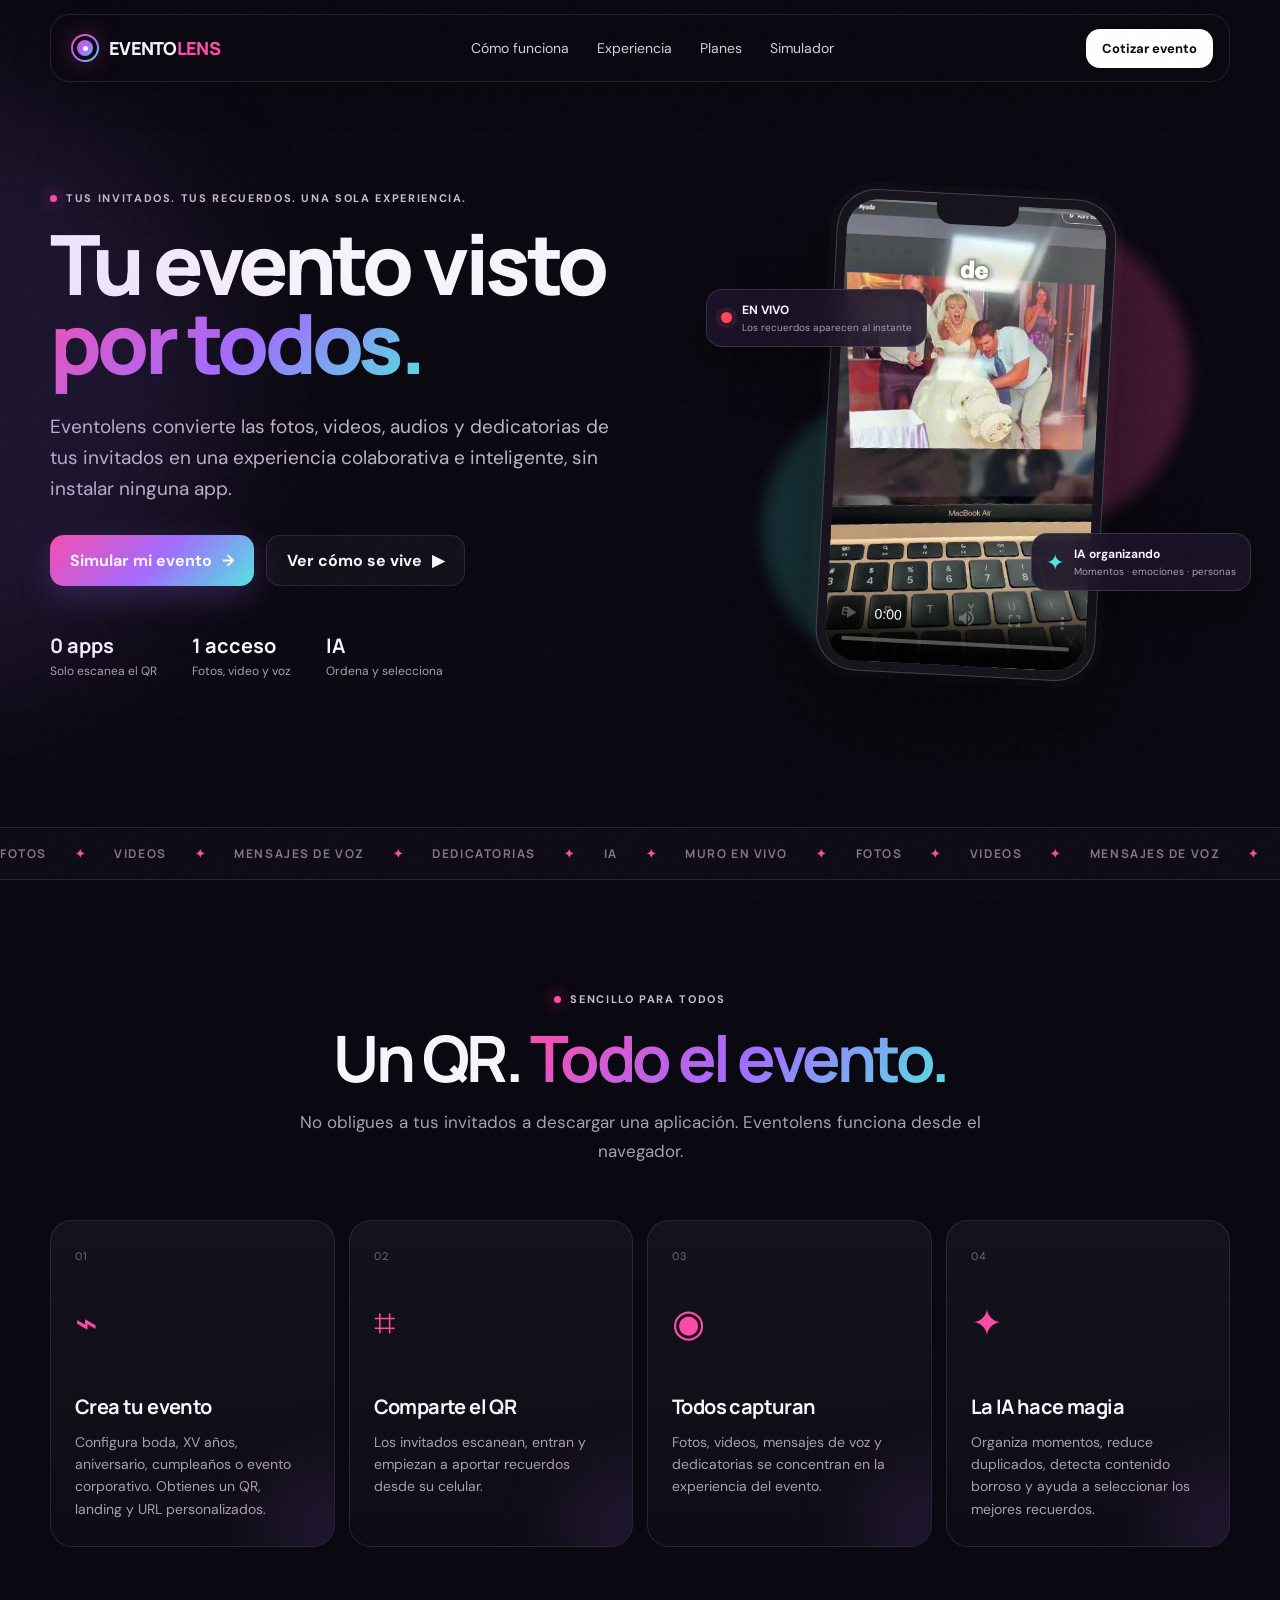
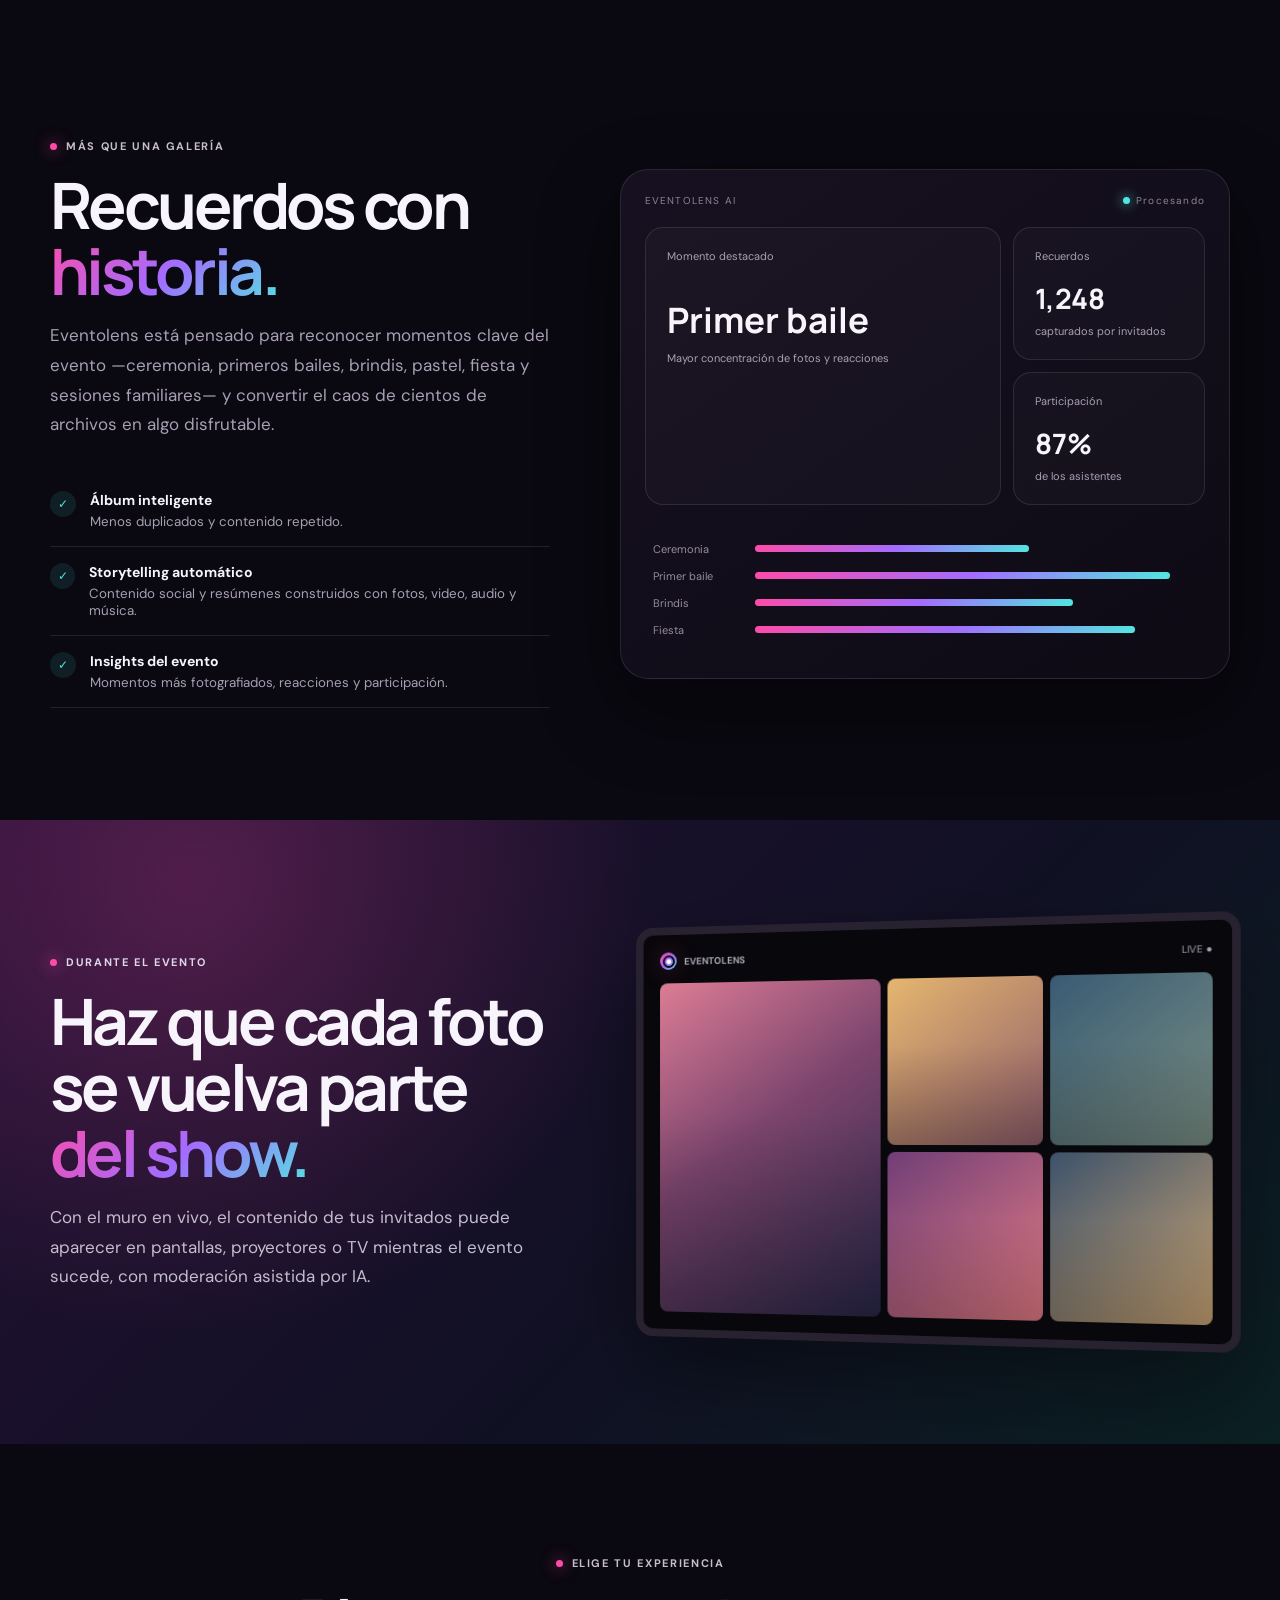
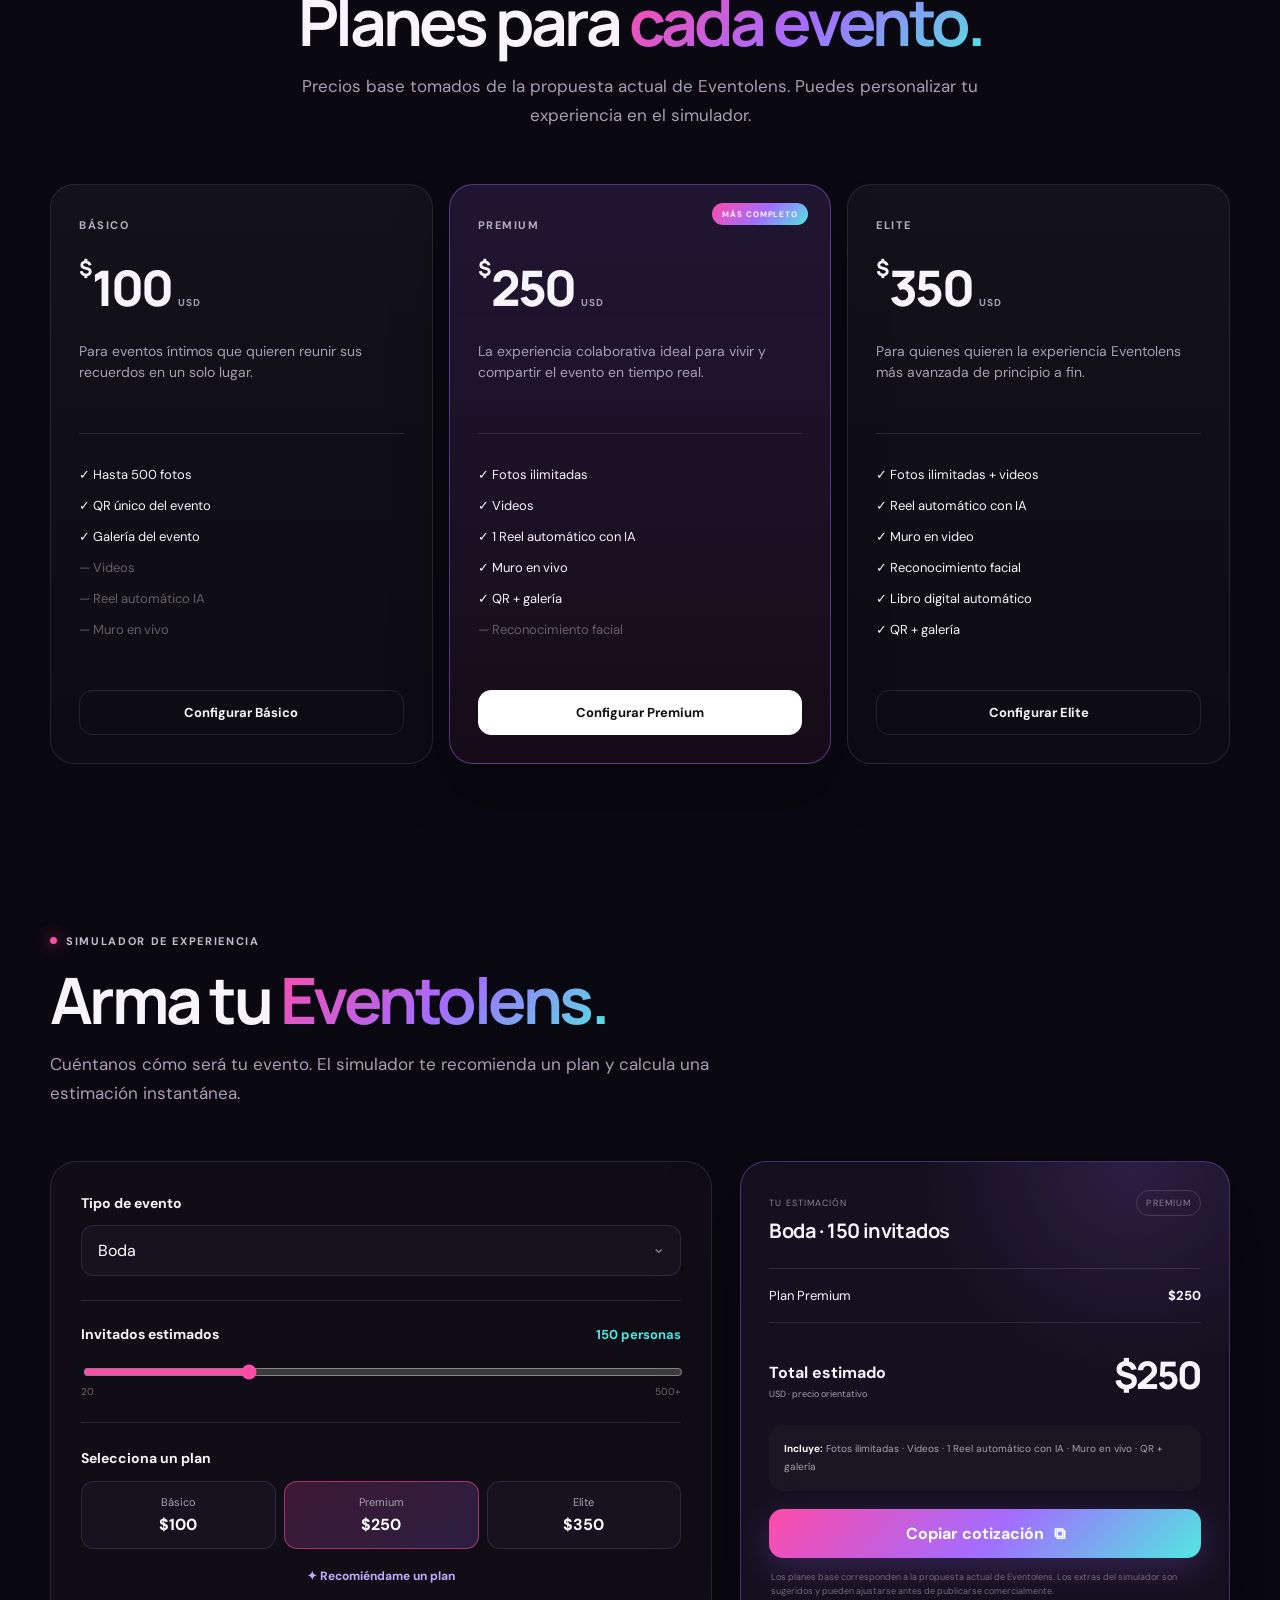
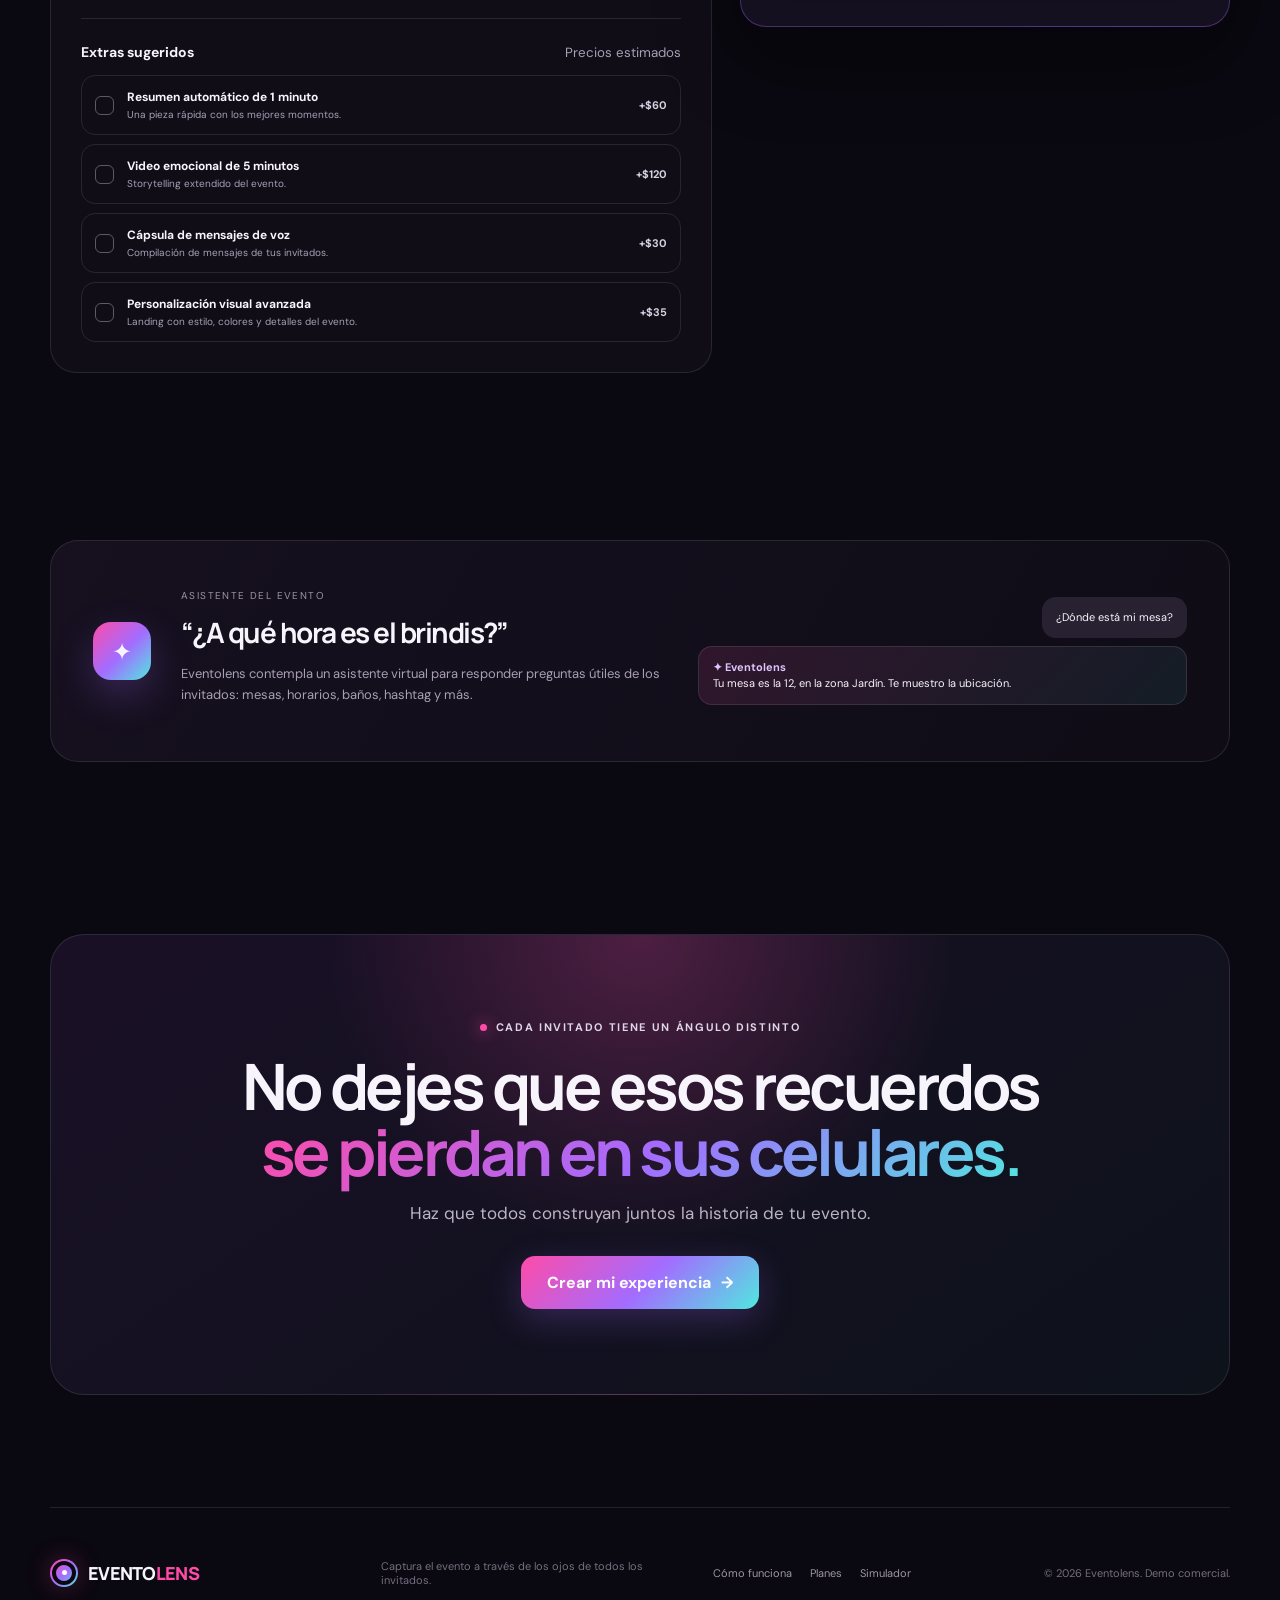
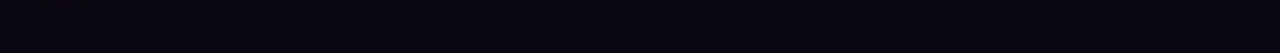
==== index.html @ 6b70b9de "EventoLens Website" ====
<!doctype html>
<html lang="es">
<head>
  <meta charset="utf-8" />
  <meta name="viewport" content="width=device-width, initial-scale=1" />
  <meta name="theme-color" content="#0c0914" />
  <meta name="description" content="Eventolens: captura tu evento a través de los ojos de todos tus invitados. Galería colaborativa, IA, reels, muro en vivo y álbum inteligente." />
  <title>Eventolens | Tu evento desde todos los ángulos</title>
  <link rel="preconnect" href="https://fonts.googleapis.com">
  <link rel="preconnect" href="https://fonts.gstatic.com" crossorigin>
  <link href="https://fonts.googleapis.com/css2?family=DM+Sans:wght@400;500;600;700&family=Manrope:wght@500;600;700;800&display=swap" rel="stylesheet">
  <link rel="stylesheet" href="styles.css" />
</head>
<body>
  <div class="noise" aria-hidden="true"></div>
  <header class="topbar">
    <a class="brand" href="#inicio" aria-label="Eventolens - Inicio">
      <span class="brand-mark" aria-hidden="true"><span></span></span>
      <span>EVENTO<span>LENS</span></span>
    </a>
    <nav class="nav" aria-label="Navegación principal">
      <a href="#como-funciona">Cómo funciona</a>
      <a href="#experiencia">Experiencia</a>
      <a href="#planes">Planes</a>
      <a href="#simulador">Simulador</a>
    </nav>
    <a class="btn btn-small" href="#simulador">Cotizar evento</a>
    <button class="menu-btn" id="menuBtn" aria-label="Abrir menú" aria-expanded="false">☰</button>
  </header>

  <main>
    <section class="hero section" id="inicio">
      <div class="hero-copy reveal">
        <div class="eyebrow"><span class="dot"></span> Tus invitados. Tus recuerdos. Una sola experiencia.</div>
        <h1>Tu evento visto<br><span>por todos.</span></h1>
        <p class="hero-lead">Eventolens convierte las fotos, videos, audios y dedicatorias de tus invitados en una experiencia colaborativa e inteligente, sin instalar ninguna app.</p>
        <div class="hero-actions">
          <a class="btn btn-primary" href="#simulador">Simular mi evento <span>→</span></a>
          <a class="btn btn-ghost" href="#video">Ver cómo se vive <span>▶</span></a>
        </div>
        <div class="hero-trust">
          <div><strong>0 apps</strong><span>Solo escanea el QR</span></div>
          <div><strong>1 acceso</strong><span>Fotos, video y voz</span></div>
          <div><strong>IA</strong><span>Ordena y selecciona</span></div>
        </div>
      </div>

      <div class="hero-visual reveal" id="video">
        <div class="orb orb-one"></div>
        <div class="orb orb-two"></div>
        <div class="phone-wrap">
          <div class="phone">
            <div class="phone-speaker"></div>
            <video controls playsinline preload="metadata" poster="assets/video-poster.jpg">
              <source src="assets/eventolens-publicidad.mp4" type="video/mp4" />
              Tu navegador no puede reproducir este video.
            </video>
          </div>
          <div class="floating-card card-live"><span class="live-dot"></span><div><b>EN VIVO</b><small>Los recuerdos aparecen al instante</small></div></div>
          <div class="floating-card card-ai"><span class="spark">✦</span><div><b>IA organizando</b><small>Momentos · emociones · personas</small></div></div>
        </div>
      </div>
    </section>

    <section class="marquee" aria-label="Características principales">
      <div class="marquee-track">
        <span>FOTOS</span><i>✦</i><span>VIDEOS</span><i>✦</i><span>MENSAJES DE VOZ</span><i>✦</i><span>DEDICATORIAS</span><i>✦</i><span>IA</span><i>✦</i><span>MURO EN VIVO</span><i>✦</i>
        <span>FOTOS</span><i>✦</i><span>VIDEOS</span><i>✦</i><span>MENSAJES DE VOZ</span><i>✦</i><span>DEDICATORIAS</span><i>✦</i><span>IA</span><i>✦</i><span>MURO EN VIVO</span><i>✦</i>
      </div>
    </section>

    <section class="section how" id="como-funciona">
      <div class="section-heading reveal">
        <div class="eyebrow"><span class="dot"></span> Sencillo para todos</div>
        <h2>Un QR. <span>Todo el evento.</span></h2>
        <p>No obligues a tus invitados a descargar una aplicación. Eventolens funciona desde el navegador.</p>
      </div>
      <div class="steps">
        <article class="step reveal"><div class="step-num">01</div><div class="step-icon">⌁</div><h3>Crea tu evento</h3><p>Configura boda, XV años, aniversario, cumpleaños o evento corporativo. Obtienes un QR, landing y URL personalizados.</p></article>
        <article class="step reveal"><div class="step-num">02</div><div class="step-icon">⌗</div><h3>Comparte el QR</h3><p>Los invitados escanean, entran y empiezan a aportar recuerdos desde su celular.</p></article>
        <article class="step reveal"><div class="step-num">03</div><div class="step-icon">◉</div><h3>Todos capturan</h3><p>Fotos, videos, mensajes de voz y dedicatorias se concentran en la experiencia del evento.</p></article>
        <article class="step reveal"><div class="step-num">04</div><div class="step-icon">✦</div><h3>La IA hace magia</h3><p>Organiza momentos, reduce duplicados, detecta contenido borroso y ayuda a seleccionar los mejores recuerdos.</p></article>
      </div>
    </section>

    <section class="section experience" id="experiencia">
      <div class="experience-grid">
        <div class="experience-copy reveal">
          <div class="eyebrow"><span class="dot"></span> Más que una galería</div>
          <h2>Recuerdos con<br><span>historia.</span></h2>
          <p>Eventolens está pensado para reconocer momentos clave del evento —ceremonia, primeros bailes, brindis, pastel, fiesta y sesiones familiares— y convertir el caos de cientos de archivos en algo disfrutable.</p>
          <ul class="feature-list">
            <li><span>✓</span><div><b>Álbum inteligente</b><small>Menos duplicados y contenido repetido.</small></div></li>
            <li><span>✓</span><div><b>Storytelling automático</b><small>Contenido social y resúmenes construidos con fotos, video, audio y música.</small></div></li>
            <li><span>✓</span><div><b>Insights del evento</b><small>Momentos más fotografiados, reacciones y participación.</small></div></li>
          </ul>
        </div>
        <div class="experience-board reveal">
          <div class="board-top"><span>EVENTOLENS AI</span><span class="status"><i></i> Procesando</span></div>
          <div class="board-main">
            <div class="metric big"><span>Momento destacado</span><strong>Primer baile</strong><small>Mayor concentración de fotos y reacciones</small></div>
            <div class="metric"><span>Recuerdos</span><strong>1,248</strong><small>capturados por invitados</small></div>
            <div class="metric"><span>Participación</span><strong>87%</strong><small>de los asistentes</small></div>
          </div>
          <div class="moment-bars">
            <div><span>Ceremonia</span><i style="--w:62%"></i></div>
            <div><span>Primer baile</span><i style="--w:94%"></i></div>
            <div><span>Brindis</span><i style="--w:72%"></i></div>
            <div><span>Fiesta</span><i style="--w:86%"></i></div>
          </div>
        </div>
      </div>
    </section>

    <section class="section live-wall">
      <div class="live-inner reveal">
        <div>
          <div class="eyebrow light"><span class="dot"></span> Durante el evento</div>
          <h2>Haz que cada foto<br>se vuelva parte <span>del show.</span></h2>
          <p>Con el muro en vivo, el contenido de tus invitados puede aparecer en pantallas, proyectores o TV mientras el evento sucede, con moderación asistida por IA.</p>
        </div>
        <div class="screen-mock">
          <div class="screen-head"><div class="screen-logo"><span class="brand-mark tiny"><span></span></span>EVENTOLENS</div><span>LIVE ●</span></div>
          <div class="screen-grid">
            <div class="ph ph1"></div><div class="ph ph2"></div><div class="ph ph3"></div><div class="ph ph4"></div><div class="ph ph5"></div>
          </div>
        </div>
      </div>
    </section>

    <section class="section pricing" id="planes">
      <div class="section-heading reveal">
        <div class="eyebrow"><span class="dot"></span> Elige tu experiencia</div>
        <h2>Planes para <span>cada evento.</span></h2>
        <p>Precios base tomados de la propuesta actual de Eventolens. Puedes personalizar tu experiencia en el simulador.</p>
      </div>
      <div class="pricing-grid">
        <article class="price-card reveal" data-plan-jump="basic">
          <div class="plan-top"><span>BÁSICO</span><div class="price"><small>$</small>100 <em>USD</em></div><p>Para eventos íntimos que quieren reunir sus recuerdos en un solo lugar.</p></div>
          <ul><li>✓ Hasta 500 fotos</li><li>✓ QR único del evento</li><li>✓ Galería del evento</li><li class="muted">— Videos</li><li class="muted">— Reel automático IA</li><li class="muted">— Muro en vivo</li></ul>
          <a class="plan-button" href="#simulador">Configurar Básico</a>
        </article>
        <article class="price-card featured reveal" data-plan-jump="premium">
          <div class="popular">MÁS COMPLETO</div>
          <div class="plan-top"><span>PREMIUM</span><div class="price"><small>$</small>250 <em>USD</em></div><p>La experiencia colaborativa ideal para vivir y compartir el evento en tiempo real.</p></div>
          <ul><li>✓ Fotos ilimitadas</li><li>✓ Videos</li><li>✓ 1 Reel automático con IA</li><li>✓ Muro en vivo</li><li>✓ QR + galería</li><li class="muted">— Reconocimiento facial</li></ul>
          <a class="plan-button bright" href="#simulador">Configurar Premium</a>
        </article>
        <article class="price-card reveal" data-plan-jump="elite">
          <div class="plan-top"><span>ELITE</span><div class="price"><small>$</small>350 <em>USD</em></div><p>Para quienes quieren la experiencia Eventolens más avanzada de principio a fin.</p></div>
          <ul><li>✓ Fotos ilimitadas + videos</li><li>✓ Reel automático con IA</li><li>✓ Muro en video</li><li>✓ Reconocimiento facial</li><li>✓ Libro digital automático</li><li>✓ QR + galería</li></ul>
          <a class="plan-button" href="#simulador">Configurar Elite</a>
        </article>
      </div>
    </section>

    <section class="section simulator" id="simulador">
      <div class="section-heading left reveal">
        <div class="eyebrow"><span class="dot"></span> Simulador de experiencia</div>
        <h2>Arma tu <span>Eventolens.</span></h2>
        <p>Cuéntanos cómo será tu evento. El simulador te recomienda un plan y calcula una estimación instantánea.</p>
      </div>

      <div class="sim-grid reveal">
        <div class="sim-controls">
          <div class="control-block">
            <label for="eventType">Tipo de evento</label>
            <div class="select-wrap"><select id="eventType"><option>Boda</option><option>XV años</option><option>Aniversario</option><option>Cumpleaños</option><option>Evento corporativo</option><option>Otro evento</option></select></div>
          </div>

          <div class="control-block">
            <div class="label-row"><label for="guests">Invitados estimados</label><strong><span id="guestValue">150</span> personas</strong></div>
            <input type="range" id="guests" min="20" max="500" step="10" value="150" />
            <div class="range-labels"><span>20</span><span>500+</span></div>
          </div>

          <div class="control-block">
            <label>Selecciona un plan</label>
            <div class="plan-switcher">
              <button class="plan-option" data-plan="basic"><span>Básico</span><b>$100</b></button>
              <button class="plan-option active" data-plan="premium"><span>Premium</span><b>$250</b></button>
              <button class="plan-option" data-plan="elite"><span>Elite</span><b>$350</b></button>
            </div>
            <button id="recommendBtn" class="recommend-btn">✦ Recomiéndame un plan</button>
            <div id="recommendation" class="recommendation" aria-live="polite"></div>
          </div>

          <div class="control-block">
            <div class="label-row"><label>Extras sugeridos</label><small>Precios estimados</small></div>
            <div class="extras">
              <label class="extra"><input type="checkbox" data-extra="highlight" data-price="60"><span class="check"></span><div><b>Resumen automático de 1 minuto</b><small>Una pieza rápida con los mejores momentos.</small></div><strong>+$60</strong></label>
              <label class="extra"><input type="checkbox" data-extra="emotional" data-price="120"><span class="check"></span><div><b>Video emocional de 5 minutos</b><small>Storytelling extendido del evento.</small></div><strong>+$120</strong></label>
              <label class="extra"><input type="checkbox" data-extra="voices" data-price="30"><span class="check"></span><div><b>Cápsula de mensajes de voz</b><small>Compilación de mensajes de tus invitados.</small></div><strong>+$30</strong></label>
              <label class="extra"><input type="checkbox" data-extra="branding" data-price="35"><span class="check"></span><div><b>Personalización visual avanzada</b><small>Landing con estilo, colores y detalles del evento.</small></div><strong>+$35</strong></label>
            </div>
          </div>
        </div>

        <aside class="quote-card">
          <div class="quote-head"><div><span>TU ESTIMACIÓN</span><h3 id="quoteEvent">Boda · 150 invitados</h3></div><span class="quote-badge" id="quotePlanBadge">PREMIUM</span></div>
          <div class="quote-line"><span>Plan <span id="quotePlan">Premium</span></span><strong id="basePrice">$250</strong></div>
          <div id="extrasSummary"></div>
          <div class="quote-total"><div><span>Total estimado</span><small>USD · precio orientativo</small></div><strong id="totalPrice">$250</strong></div>
          <div class="included" id="includedFeatures"></div>
          <button class="btn btn-primary quote-copy" id="copyQuote">Copiar cotización <span>⧉</span></button>
          <p class="fineprint">Los planes base corresponden a la propuesta actual de Eventolens. Los extras del simulador son sugeridos y pueden ajustarse antes de publicarse comercialmente.</p>
        </aside>
      </div>
    </section>

    <section class="section assistant-section">
      <div class="assistant-card reveal">
        <div class="assistant-icon">✦</div>
        <div><span>ASISTENTE DEL EVENTO</span><h2>“¿A qué hora es el brindis?”</h2><p>Eventolens contempla un asistente virtual para responder preguntas útiles de los invitados: mesas, horarios, baños, hashtag y más.</p></div>
        <div class="chat-preview">
          <div class="bubble user-bubble">¿Dónde está mi mesa?</div>
          <div class="bubble bot-bubble"><b>✦ Eventolens</b><br>Tu mesa es la 12, en la zona Jardín. Te muestro la ubicación.</div>
        </div>
      </div>
    </section>

    <section class="section final-cta">
      <div class="cta-box reveal">
        <div class="eyebrow light"><span class="dot"></span> Cada invitado tiene un ángulo distinto</div>
        <h2>No dejes que esos recuerdos<br><span>se pierdan en sus celulares.</span></h2>
        <p>Haz que todos construyan juntos la historia de tu evento.</p>
        <a class="btn btn-primary big-btn" href="#simulador">Crear mi experiencia <span>→</span></a>
      </div>
    </section>
  </main>

  <footer>
    <a class="brand" href="#inicio"><span class="brand-mark" aria-hidden="true"><span></span></span><span>EVENTO<span>LENS</span></span></a>
    <p>Captura el evento a través de los ojos de todos los invitados.</p>
    <div class="footer-links"><a href="#como-funciona">Cómo funciona</a><a href="#planes">Planes</a><a href="#simulador">Simulador</a></div>
    <small>© <span id="year"></span> Eventolens. Demo comercial.</small>
  </footer>

  <div class="toast" id="toast" role="status">Cotización copiada ✓</div>
  <script src="script.js"></script>
</body>
</html>
---- styles.css ----
:root {
  --bg:#0a0810; --bg2:#100c19; --panel:#15101f; --panel2:#1b1428;
  --text:#f7f4fb; --muted:#a89fb4; --line:rgba(255,255,255,.10);
  --pink:#ff4ba8; --purple:#a36cff; --cyan:#51e7e0; --lime:#d2ff72;
  --gradient:linear-gradient(135deg,#ff4ba8 0%,#a36cff 52%,#51e7e0 100%);
  --shadow:0 30px 80px rgba(0,0,0,.35); --radius:28px;
}
*{box-sizing:border-box}html{scroll-behavior:smooth}body{margin:0;background:var(--bg);color:var(--text);font-family:'DM Sans',sans-serif;overflow-x:hidden}a{color:inherit;text-decoration:none}button,select,input{font:inherit}.noise{position:fixed;inset:0;pointer-events:none;opacity:.035;z-index:99;background-image:url("data:image/svg+xml,%3Csvg viewBox='0 0 180 180' xmlns='http://www.w3.org/2000/svg'%3E%3Cfilter id='n'%3E%3CfeTurbulence type='fractalNoise' baseFrequency='.9' numOctaves='4' stitchTiles='stitch'/%3E%3C/filter%3E%3Crect width='100%25' height='100%25' filter='url(%23n)' opacity='.65'/%3E%3C/svg%3E")}.section{width:min(1180px,calc(100% - 44px));margin:auto;padding:112px 0}.topbar{position:fixed;z-index:50;top:14px;left:50%;transform:translateX(-50%);width:min(1180px,calc(100% - 28px));height:68px;padding:0 16px 0 20px;border:1px solid var(--line);background:rgba(10,8,16,.76);backdrop-filter:blur(18px);border-radius:20px;display:flex;align-items:center;justify-content:space-between;box-shadow:0 10px 40px rgba(0,0,0,.18)}.brand{display:flex;align-items:center;gap:10px;font-family:'Manrope',sans-serif;font-weight:800;letter-spacing:-.04em;font-size:18px}.brand>span:last-child>span{color:var(--pink)}.brand-mark{width:28px;height:28px;border-radius:50%;display:inline-grid;place-items:center;background:var(--gradient);box-shadow:0 0 24px rgba(255,75,168,.28)}.brand-mark:before{content:'';width:16px;height:16px;border:4px solid #0a0810;border-radius:50%}.brand-mark span{position:absolute;width:5px;height:5px;border-radius:50%;background:white}.brand-mark.tiny{width:18px;height:18px}.brand-mark.tiny:before{width:9px;height:9px;border-width:2px}.nav{display:flex;gap:28px;font-size:14px;color:#d4cedd}.nav a:hover{color:white}.btn{border:0;display:inline-flex;align-items:center;justify-content:center;gap:10px;padding:14px 20px;border-radius:14px;font-weight:700;cursor:pointer;transition:.25s transform,.25s background,.25s border}.btn:hover{transform:translateY(-2px)}.btn-small{font-size:13px;padding:11px 16px;background:#fff;color:#0a0810}.btn-primary{background:var(--gradient);color:white;box-shadow:0 10px 34px rgba(163,108,255,.24)}.btn-primary:hover{box-shadow:0 14px 40px rgba(163,108,255,.35)}.btn-ghost{border:1px solid var(--line);background:rgba(255,255,255,.035)}.menu-btn{display:none;border:0;background:none;color:white;font-size:24px}
.hero{min-height:790px;padding-top:155px;display:grid;grid-template-columns:1.05fr .95fr;gap:70px;align-items:center;position:relative}.hero:before{content:'';position:absolute;width:600px;height:600px;left:-420px;top:90px;border-radius:50%;background:rgba(163,108,255,.12);filter:blur(70px)}.eyebrow{display:flex;align-items:center;gap:9px;text-transform:uppercase;font-size:11px;font-weight:700;letter-spacing:.15em;color:#c6bdce;margin-bottom:19px}.dot{width:7px;height:7px;border-radius:50%;background:var(--pink);box-shadow:0 0 16px var(--pink)}h1,h2,h3{font-family:'Manrope',sans-serif;margin:0;letter-spacing:-.055em}h1{font-size:clamp(58px,6.5vw,88px);line-height:.95;font-weight:800}h1 span,h2 span{background:var(--gradient);-webkit-background-clip:text;background-clip:text;color:transparent}.hero-lead{max-width:650px;font-size:19px;line-height:1.65;color:#bdb4c7;margin:28px 0 30px}.hero-actions{display:flex;gap:12px;flex-wrap:wrap}.hero-trust{display:flex;gap:35px;margin-top:46px}.hero-trust div{display:flex;flex-direction:column;gap:4px}.hero-trust strong{font-family:'Manrope';font-size:20px}.hero-trust span{font-size:12px;color:var(--muted)}.hero-visual{position:relative;min-height:560px;display:grid;place-items:center}.phone-wrap{position:relative;z-index:2}.phone{width:280px;padding:9px;background:#17131d;border:1px solid rgba(255,255,255,.20);border-radius:40px;box-shadow:0 40px 90px rgba(0,0,0,.45),0 0 0 7px rgba(255,255,255,.025);position:relative;transform:rotate(3deg)}.phone video{width:100%;display:block;aspect-ratio:9/16;object-fit:cover;border-radius:32px;background:#000}.phone-speaker{position:absolute;z-index:3;width:82px;height:22px;border-radius:0 0 15px 15px;background:#17131d;left:50%;top:8px;transform:translateX(-50%)}.orb{position:absolute;border-radius:50%;filter:blur(8px)}.orb-one{width:310px;height:310px;background:rgba(255,75,168,.24);right:40px;top:65px}.orb-two{width:270px;height:270px;background:rgba(81,231,224,.18);left:60px;bottom:50px}.floating-card{position:absolute;z-index:4;display:flex;align-items:center;gap:10px;background:rgba(27,20,40,.88);border:1px solid rgba(255,255,255,.13);box-shadow:0 20px 50px rgba(0,0,0,.30);backdrop-filter:blur(15px);padding:12px 14px;border-radius:16px;min-width:210px}.floating-card b,.floating-card small{display:block}.floating-card b{font-size:12px}.floating-card small{font-size:10px;color:var(--muted);margin-top:3px}.card-live{left:-120px;top:95px}.card-ai{right:-145px;bottom:85px}.live-dot{width:11px;height:11px;background:#ff455c;border-radius:50%;box-shadow:0 0 0 5px rgba(255,69,92,.12)}.spark{font-size:22px;color:var(--cyan)}
.marquee{overflow:hidden;border-top:1px solid var(--line);border-bottom:1px solid var(--line);background:#0e0b15}.marquee-track{width:max-content;display:flex;align-items:center;gap:28px;padding:17px 0;animation:marquee 30s linear infinite;color:#7f768a;font-family:'Manrope';font-weight:700;font-size:12px;letter-spacing:.13em}.marquee-track i{font-style:normal;color:var(--pink)}@keyframes marquee{to{transform:translateX(-50%)}}
.section-heading{text-align:center;max-width:690px;margin:0 auto 54px}.section-heading.left{text-align:left;margin-left:0}.section-heading .eyebrow{justify-content:center}.section-heading.left .eyebrow{justify-content:flex-start}.section-heading h2,.experience h2,.live-wall h2,.final-cta h2{font-size:clamp(42px,5vw,66px);line-height:1.03}.section-heading p{color:var(--muted);line-height:1.7;font-size:17px}.steps{display:grid;grid-template-columns:repeat(4,1fr);gap:14px}.step{padding:28px 24px 26px;min-height:320px;border:1px solid var(--line);background:linear-gradient(180deg,rgba(255,255,255,.045),rgba(255,255,255,.018));border-radius:22px;position:relative;overflow:hidden}.step:after{content:'';position:absolute;width:130px;height:130px;border-radius:50%;background:rgba(163,108,255,.12);filter:blur(35px);right:-60px;bottom:-50px}.step-num{font-size:11px;color:#6f6879;letter-spacing:.1em}.step-icon{font-size:38px;margin:35px 0 45px;color:var(--pink)}.step h3{font-size:20px;letter-spacing:-.03em;margin-bottom:11px}.step p{color:var(--muted);font-size:14px;line-height:1.6;margin:0}
.experience{padding-top:80px}.experience-grid{display:grid;grid-template-columns:.9fr 1.1fr;gap:70px;align-items:center}.experience-copy>p{color:var(--muted);font-size:17px;line-height:1.75}.feature-list{list-style:none;padding:0;margin:35px 0 0}.feature-list li{display:flex;gap:14px;align-items:flex-start;padding:16px 0;border-bottom:1px solid var(--line)}.feature-list li>span{width:26px;height:26px;display:grid;place-items:center;border-radius:50%;background:rgba(81,231,224,.1);color:var(--cyan);font-size:12px}.feature-list b,.feature-list small{display:block}.feature-list b{font-size:14px}.feature-list small{color:var(--muted);margin-top:4px}.experience-board{border:1px solid var(--line);border-radius:28px;background:linear-gradient(145deg,#171020,#0e0b15);padding:24px;box-shadow:var(--shadow)}.board-top{display:flex;justify-content:space-between;font-size:10px;letter-spacing:.12em;color:#8d8498;margin-bottom:20px}.status{display:flex;align-items:center;gap:6px}.status i{width:7px;height:7px;border-radius:50%;background:var(--cyan);box-shadow:0 0 12px var(--cyan)}.board-main{display:grid;grid-template-columns:1.3fr .7fr;gap:12px}.metric{padding:21px;border:1px solid var(--line);background:rgba(255,255,255,.025);border-radius:18px;min-height:116px}.metric.big{grid-row:span 2}.metric span,.metric small{display:block;color:var(--muted);font-size:11px}.metric strong{display:block;font-family:'Manrope';font-size:28px;margin:16px 0 7px}.metric.big strong{font-size:35px;margin-top:33px}.moment-bars{padding:24px 8px 4px}.moment-bars div{display:grid;grid-template-columns:90px 1fr;gap:12px;align-items:center;margin:13px 0;font-size:11px;color:#958c9f}.moment-bars i{height:7px;width:var(--w);background:var(--gradient);border-radius:99px}
.live-wall{width:100%;max-width:none;padding:100px max(22px,calc((100vw - 1180px)/2));background:radial-gradient(circle at 15% 10%,rgba(255,75,168,.22),transparent 37%),linear-gradient(135deg,#251135,#101023 58%,#0a2023);overflow:hidden}.live-inner{display:grid;grid-template-columns:.9fr 1.1fr;gap:75px;align-items:center}.eyebrow.light{color:#ded6e6}.live-inner p{color:#c5bccd;max-width:540px;line-height:1.75;font-size:17px}.screen-mock{border:8px solid #282230;border-radius:18px;background:#08070b;padding:18px;box-shadow:0 40px 90px #0006;transform:perspective(900px) rotateY(-7deg)}.screen-head{display:flex;justify-content:space-between;align-items:center;color:#a9a2b0;font-size:10px;padding:0 0 14px}.screen-logo{display:flex;gap:8px;align-items:center;font-weight:800}.screen-grid{height:340px;display:grid;grid-template-columns:1.2fr .8fr .8fr;grid-template-rows:1fr 1fr;gap:7px}.ph{border-radius:8px;background-size:cover;background-position:center;position:relative;overflow:hidden}.ph:after{content:'';position:absolute;inset:0;background:linear-gradient(180deg,transparent 40%,rgba(0,0,0,.25))}.ph1{grid-row:span 2;background:linear-gradient(145deg,#dc7c95,#7b446d 45%,#272648)}.ph2{background:linear-gradient(140deg,#e5b66f,#8f5d6b)}.ph3{background:linear-gradient(140deg,#395b73,#7a8f84)}.ph4{background:linear-gradient(140deg,#703e77,#e27b83)}.ph5{background:linear-gradient(140deg,#3d526a,#c9a474)}
.pricing{padding-bottom:70px}.pricing-grid{display:grid;grid-template-columns:repeat(3,1fr);gap:16px;align-items:stretch}.price-card{border:1px solid var(--line);background:linear-gradient(180deg,rgba(255,255,255,.04),rgba(255,255,255,.016));border-radius:24px;padding:28px;position:relative;display:flex;flex-direction:column}.price-card.featured{background:linear-gradient(180deg,rgba(163,108,255,.15),rgba(255,75,168,.055));border-color:rgba(163,108,255,.45);transform:translateY(-12px);box-shadow:0 30px 60px rgba(0,0,0,.24)}.popular{position:absolute;right:22px;top:18px;background:var(--gradient);padding:6px 10px;border-radius:99px;font-size:8px;font-weight:800;letter-spacing:.12em}.plan-top>span{font-size:11px;letter-spacing:.14em;color:#b7aec0;font-weight:700}.price{font-family:'Manrope';font-size:49px;font-weight:800;letter-spacing:-.06em;margin:20px 0}.price small{font-size:21px;vertical-align:top;margin-right:3px}.price em{font:700 10px 'DM Sans';color:var(--muted);letter-spacing:.1em}.plan-top p{color:var(--muted);min-height:68px;line-height:1.55;font-size:14px}.price-card ul{list-style:none;padding:18px 0;margin:10px 0 20px;border-top:1px solid var(--line);flex:1}.price-card li{font-size:13px;margin:14px 0}.price-card li.muted{color:#665e70}.plan-button{text-align:center;padding:13px;border:1px solid var(--line);border-radius:13px;font-weight:700;font-size:13px}.plan-button.bright{background:white;color:#111;border-color:white}
.simulator{padding-top:100px}.sim-grid{display:grid;grid-template-columns:1.15fr .85fr;gap:28px;align-items:start}.sim-controls{border:1px solid var(--line);background:#100d17;border-radius:26px;padding:30px}.control-block{padding:24px 0;border-bottom:1px solid var(--line)}.control-block:first-child{padding-top:0}.control-block:last-child{border-bottom:0;padding-bottom:0}.control-block>label,.label-row label{font-weight:700;font-size:14px}.label-row{display:flex;justify-content:space-between;gap:15px;align-items:center}.label-row strong{font-size:13px;color:var(--cyan)}.label-row small{color:var(--muted)}.select-wrap{margin-top:12px}.select-wrap select{width:100%;appearance:none;border:1px solid var(--line);background:#17121f;color:#fff;border-radius:13px;padding:14px 16px;outline:none}.select-wrap{position:relative}.select-wrap:after{content:'⌄';position:absolute;right:16px;top:12px;color:#8d8498;pointer-events:none}input[type=range]{width:100%;accent-color:var(--pink);margin-top:21px}.range-labels{display:flex;justify-content:space-between;color:#6d6577;font-size:10px}.plan-switcher{display:grid;grid-template-columns:repeat(3,1fr);gap:8px;margin-top:13px}.plan-option{color:white;background:#17121f;border:1px solid var(--line);border-radius:13px;padding:13px 8px;cursor:pointer}.plan-option span,.plan-option b{display:block}.plan-option span{font-size:11px;color:#aaa1b5}.plan-option b{margin-top:5px}.plan-option.active{background:linear-gradient(145deg,rgba(255,75,168,.19),rgba(163,108,255,.19));border-color:rgba(255,75,168,.55)}.recommend-btn{width:100%;margin-top:9px;border:0;background:transparent;color:#bcaeff;font-weight:700;font-size:12px;padding:10px;cursor:pointer}.recommendation{display:none;margin-top:8px;padding:11px 13px;background:rgba(81,231,224,.07);border:1px solid rgba(81,231,224,.15);border-radius:12px;color:#bcdedc;font-size:11px;line-height:1.5}.recommendation.show{display:block}.extras{display:grid;gap:9px;margin-top:14px}.extra{display:grid;grid-template-columns:20px 1fr auto;gap:12px;align-items:center;padding:13px;border:1px solid var(--line);border-radius:14px;cursor:pointer;transition:.2s}.extra:hover{border-color:rgba(255,255,255,.2);background:rgba(255,255,255,.02)}.extra input{display:none}.check{width:19px;height:19px;border:1px solid #5f5867;border-radius:6px}.extra input:checked+.check{background:var(--gradient);border:0;position:relative}.extra input:checked+.check:after{content:'✓';position:absolute;inset:0;display:grid;place-items:center;font-size:11px;font-weight:800}.extra b,.extra small{display:block}.extra b{font-size:12px}.extra small{color:var(--muted);font-size:10px;margin-top:3px}.extra>strong{font-size:11px;color:#d9d0e2}.quote-card{position:sticky;top:100px;border:1px solid rgba(163,108,255,.35);background:radial-gradient(circle at 80% 0%,rgba(163,108,255,.16),transparent 35%),#15101f;border-radius:26px;padding:28px;box-shadow:var(--shadow)}.quote-head{display:flex;justify-content:space-between;align-items:flex-start;padding-bottom:24px;border-bottom:1px solid var(--line)}.quote-head span{font-size:9px;color:#8e8499;letter-spacing:.12em}.quote-head h3{font-size:20px;margin-top:6px;letter-spacing:-.03em}.quote-badge{padding:6px 9px;border:1px solid rgba(255,255,255,.14);border-radius:99px}.quote-line,.extra-summary-line{display:flex;justify-content:space-between;padding:18px 0;font-size:13px;border-bottom:1px solid var(--line)}.extra-summary-line{padding:11px 0;font-size:11px;color:#b6adbe}.quote-total{display:flex;justify-content:space-between;align-items:flex-end;padding:25px 0}.quote-total span,.quote-total small{display:block}.quote-total span{font-weight:700}.quote-total small{color:var(--muted);font-size:9px;margin-top:5px}.quote-total strong{font:800 38px 'Manrope';letter-spacing:-.05em}.included{padding:15px;background:rgba(255,255,255,.025);border-radius:14px;margin-bottom:18px}.included span{display:block;color:#a8a0b1;font-size:10px;line-height:1.8}.included b{color:#fff}.quote-copy{width:100%}.fineprint{font-size:9px;line-height:1.5;color:#736b7d;margin:13px 2px 0}.assistant-section{padding-top:55px}.assistant-card{border:1px solid var(--line);background:linear-gradient(120deg,#16101f,#0f0c16);border-radius:28px;padding:42px;display:grid;grid-template-columns:60px 1fr 1fr;gap:28px;align-items:center}.assistant-icon{width:58px;height:58px;border-radius:18px;background:var(--gradient);display:grid;place-items:center;font-size:24px;box-shadow:0 15px 38px rgba(163,108,255,.25)}.assistant-card>div:nth-child(2)>span{font-size:10px;color:#9d93a8;letter-spacing:.14em}.assistant-card h2{font-size:28px;margin:9px 0 8px}.assistant-card p{color:var(--muted);font-size:13px;line-height:1.6;max-width:480px}.chat-preview{display:flex;flex-direction:column;gap:8px}.bubble{padding:12px 14px;border-radius:14px;font-size:11px;line-height:1.5}.user-bubble{background:#282131;align-self:flex-end;max-width:70%}.bot-bubble{background:linear-gradient(135deg,rgba(255,75,168,.13),rgba(81,231,224,.08));border:1px solid var(--line)}.bot-bubble b{color:#dec5ff}.final-cta{padding-top:60px}.cta-box{text-align:center;padding:85px 30px;border-radius:34px;background:radial-gradient(circle at 50% 0%,rgba(255,75,168,.24),transparent 42%),linear-gradient(145deg,#1a1026,#0d121b);border:1px solid var(--line);overflow:hidden}.cta-box .eyebrow{justify-content:center}.cta-box p{color:#bdb4c6;font-size:17px}.big-btn{margin-top:15px;padding:16px 26px}footer{width:min(1180px,calc(100% - 44px));margin:auto;padding:40px 0 55px;border-top:1px solid var(--line);display:grid;grid-template-columns:1fr 1fr 1fr auto;gap:30px;align-items:center}footer p,footer small{color:#766e80;font-size:11px}.footer-links{display:flex;gap:18px;color:#9e95a8;font-size:11px}.toast{position:fixed;z-index:100;left:50%;bottom:26px;transform:translate(-50%,20px);opacity:0;background:#fff;color:#111;border-radius:99px;padding:11px 18px;font-size:12px;font-weight:700;transition:.25s;pointer-events:none}.toast.show{opacity:1;transform:translate(-50%,0)}.reveal{opacity:0;transform:translateY(18px);transition:.7s ease}.reveal.visible{opacity:1;transform:none}
@media(max-width:980px){.nav{display:none}.topbar>.btn{display:none}.menu-btn{display:block}.topbar.menu-open{height:auto;min-height:68px;flex-wrap:wrap;padding-bottom:14px}.topbar.menu-open .nav{display:flex;width:100%;flex-direction:column;gap:0;padding:8px 0}.topbar.menu-open .nav a{padding:10px 0;border-top:1px solid var(--line)}.hero{grid-template-columns:1fr;text-align:center;gap:20px;padding-top:145px}.hero-copy .eyebrow,.hero-actions{justify-content:center}.hero-lead{margin-left:auto;margin-right:auto}.hero-trust{justify-content:center}.hero-visual{min-height:600px}.steps{grid-template-columns:1fr 1fr}.experience-grid,.live-inner,.sim-grid{grid-template-columns:1fr}.price-card.featured{transform:none}.quote-card{position:relative;top:auto}.assistant-card{grid-template-columns:55px 1fr}.chat-preview{grid-column:1/-1}.screen-mock{transform:none}.pricing-grid{grid-template-columns:1fr}.price-card{max-width:580px;width:100%;margin:auto}footer{grid-template-columns:1fr 1fr}.footer-links{justify-content:flex-end}}
@media(max-width:620px){.section{width:min(100% - 28px,1180px);padding:80px 0}.topbar{top:8px}.hero{padding-top:120px;min-height:0}.hero h1{font-size:53px}.hero-lead{font-size:16px}.hero-trust{gap:20px}.hero-trust strong{font-size:17px}.hero-trust span{font-size:10px}.hero-visual{min-height:540px}.phone{width:240px}.card-live{left:-55px;top:45px}.card-ai{right:-55px;bottom:68px}.floating-card{min-width:170px;padding:10px}.floating-card small{max-width:135px}.section-heading h2,.experience h2,.live-wall h2,.final-cta h2{font-size:40px}.steps{grid-template-columns:1fr}.step{min-height:265px}.step-icon{margin:25px 0 30px}.experience-grid{gap:45px}.board-main{grid-template-columns:1fr}.metric.big{grid-row:auto}.moment-bars div{grid-template-columns:75px 1fr}.live-wall{padding-left:14px;padding-right:14px}.screen-grid{height:240px;grid-template-columns:1.3fr 1fr}.ph3{display:none}.pricing{padding-top:80px}.sim-controls,.quote-card{padding:20px}.plan-switcher{gap:5px}.plan-option{padding:11px 5px}.extra{grid-template-columns:18px 1fr auto;padding:11px 9px;gap:8px}.extra>strong{font-size:10px}.assistant-card{padding:25px 20px;grid-template-columns:1fr}.assistant-icon{width:48px;height:48px}.chat-preview{grid-column:auto}.cta-box{padding:65px 15px}footer{grid-template-columns:1fr;text-align:center}.footer-links{justify-content:center}footer .brand{justify-content:center}.marquee-track{font-size:10px}.hero-actions .btn{width:100%}}
@media(prefers-reduced-motion:reduce){*{scroll-behavior:auto!important}.marquee-track{animation:none}.reveal{opacity:1;transform:none;transition:none}}
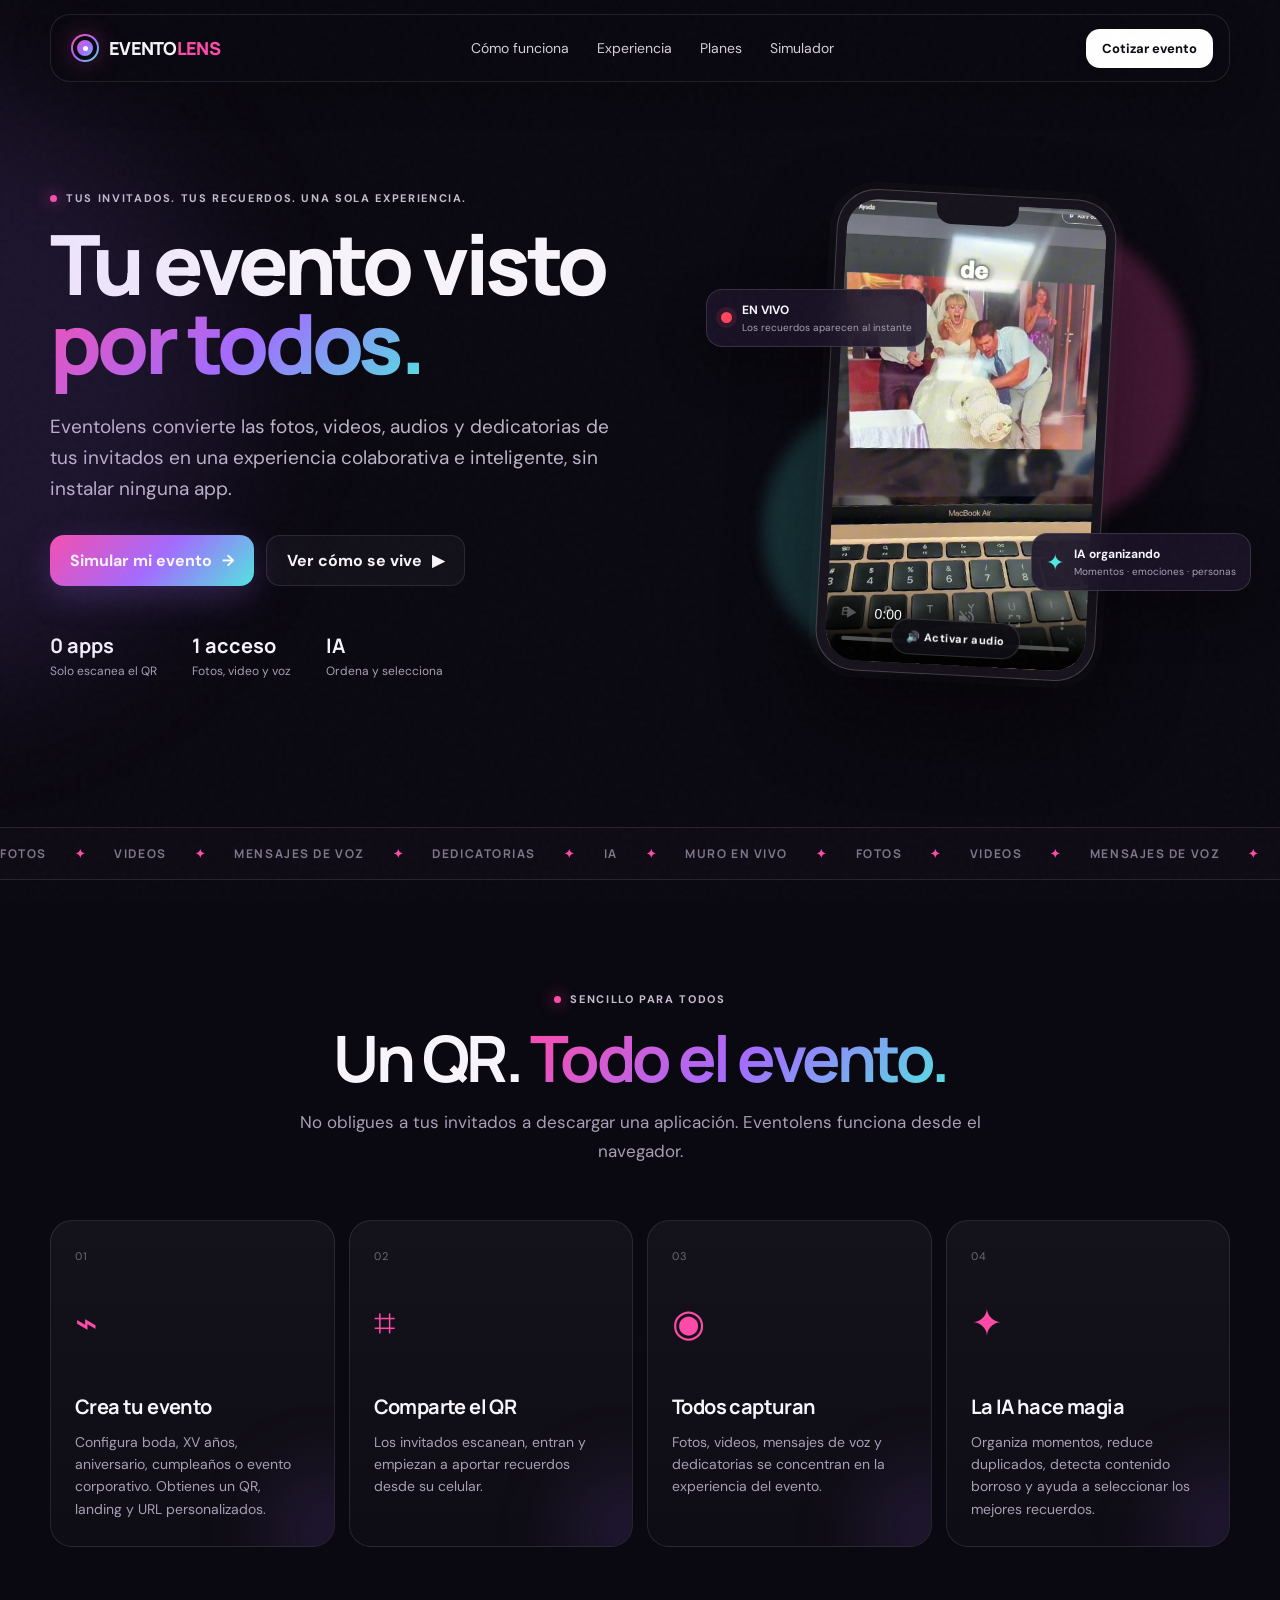
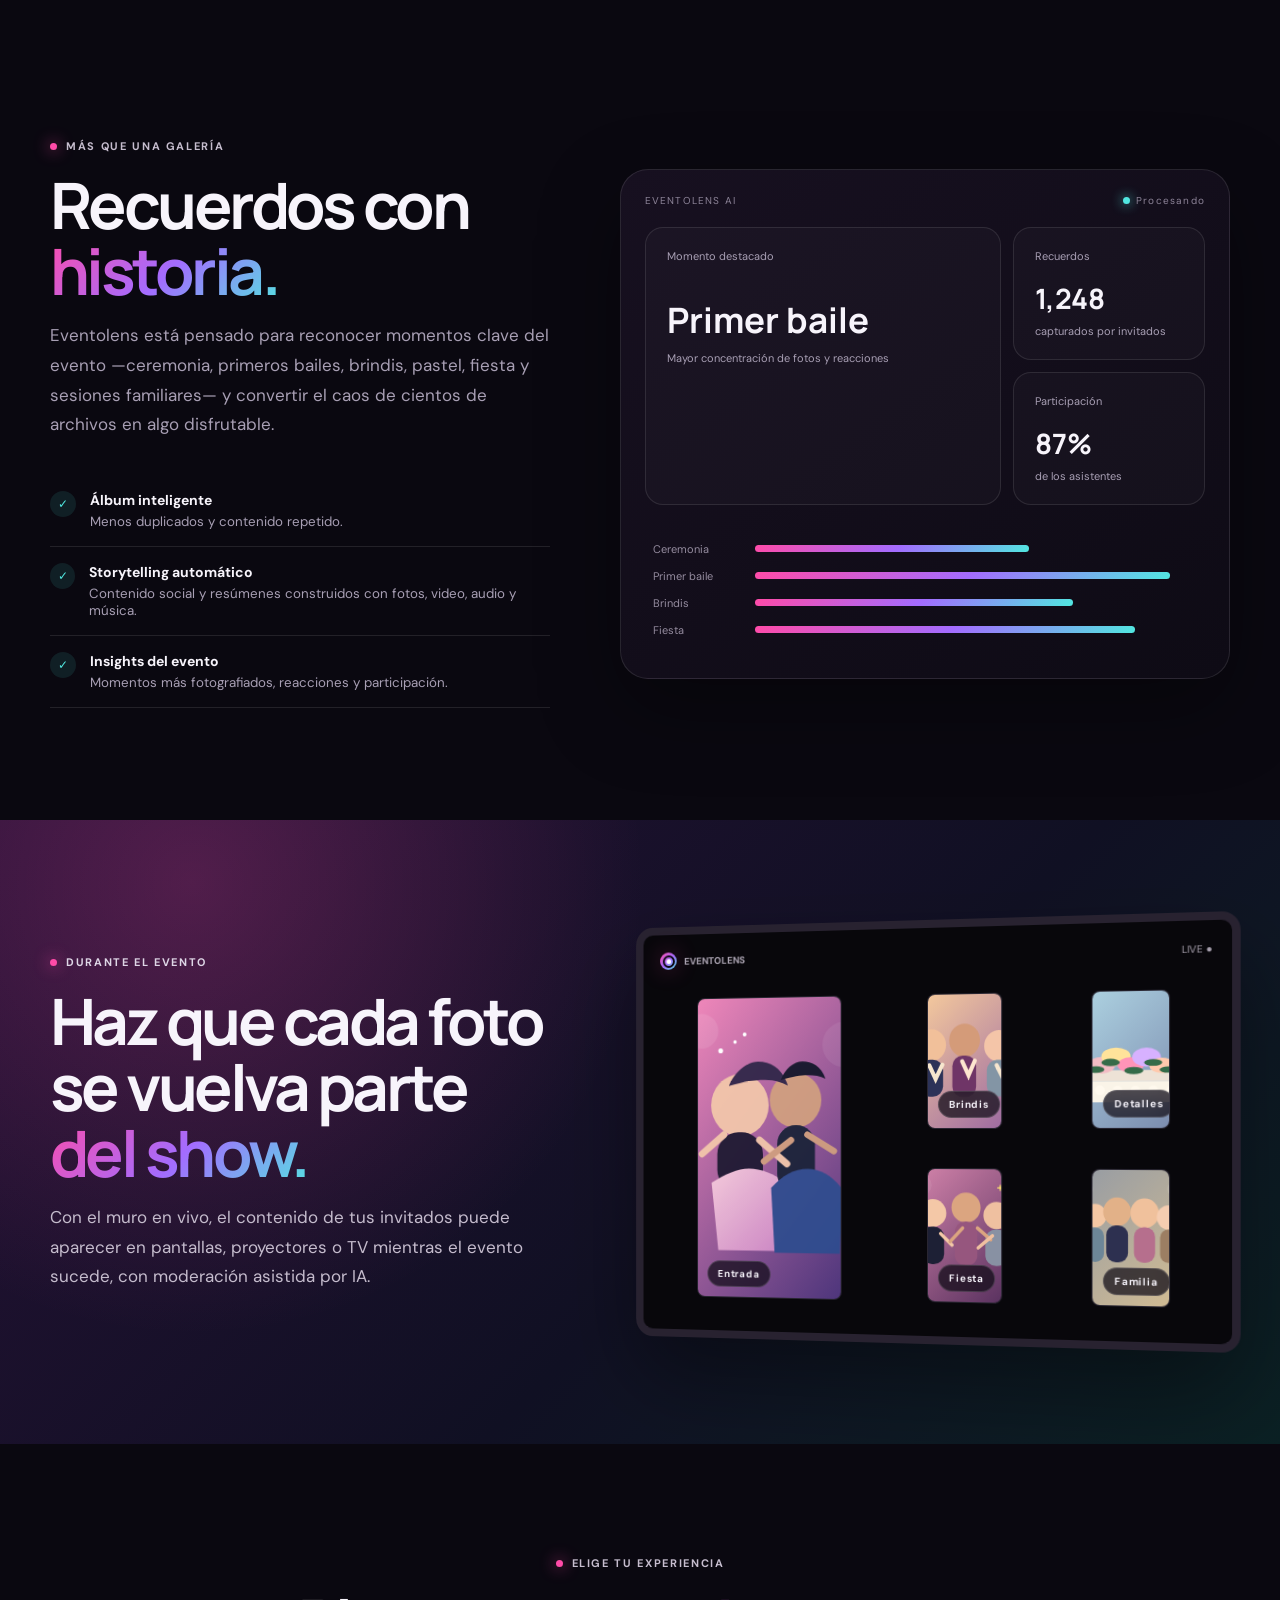
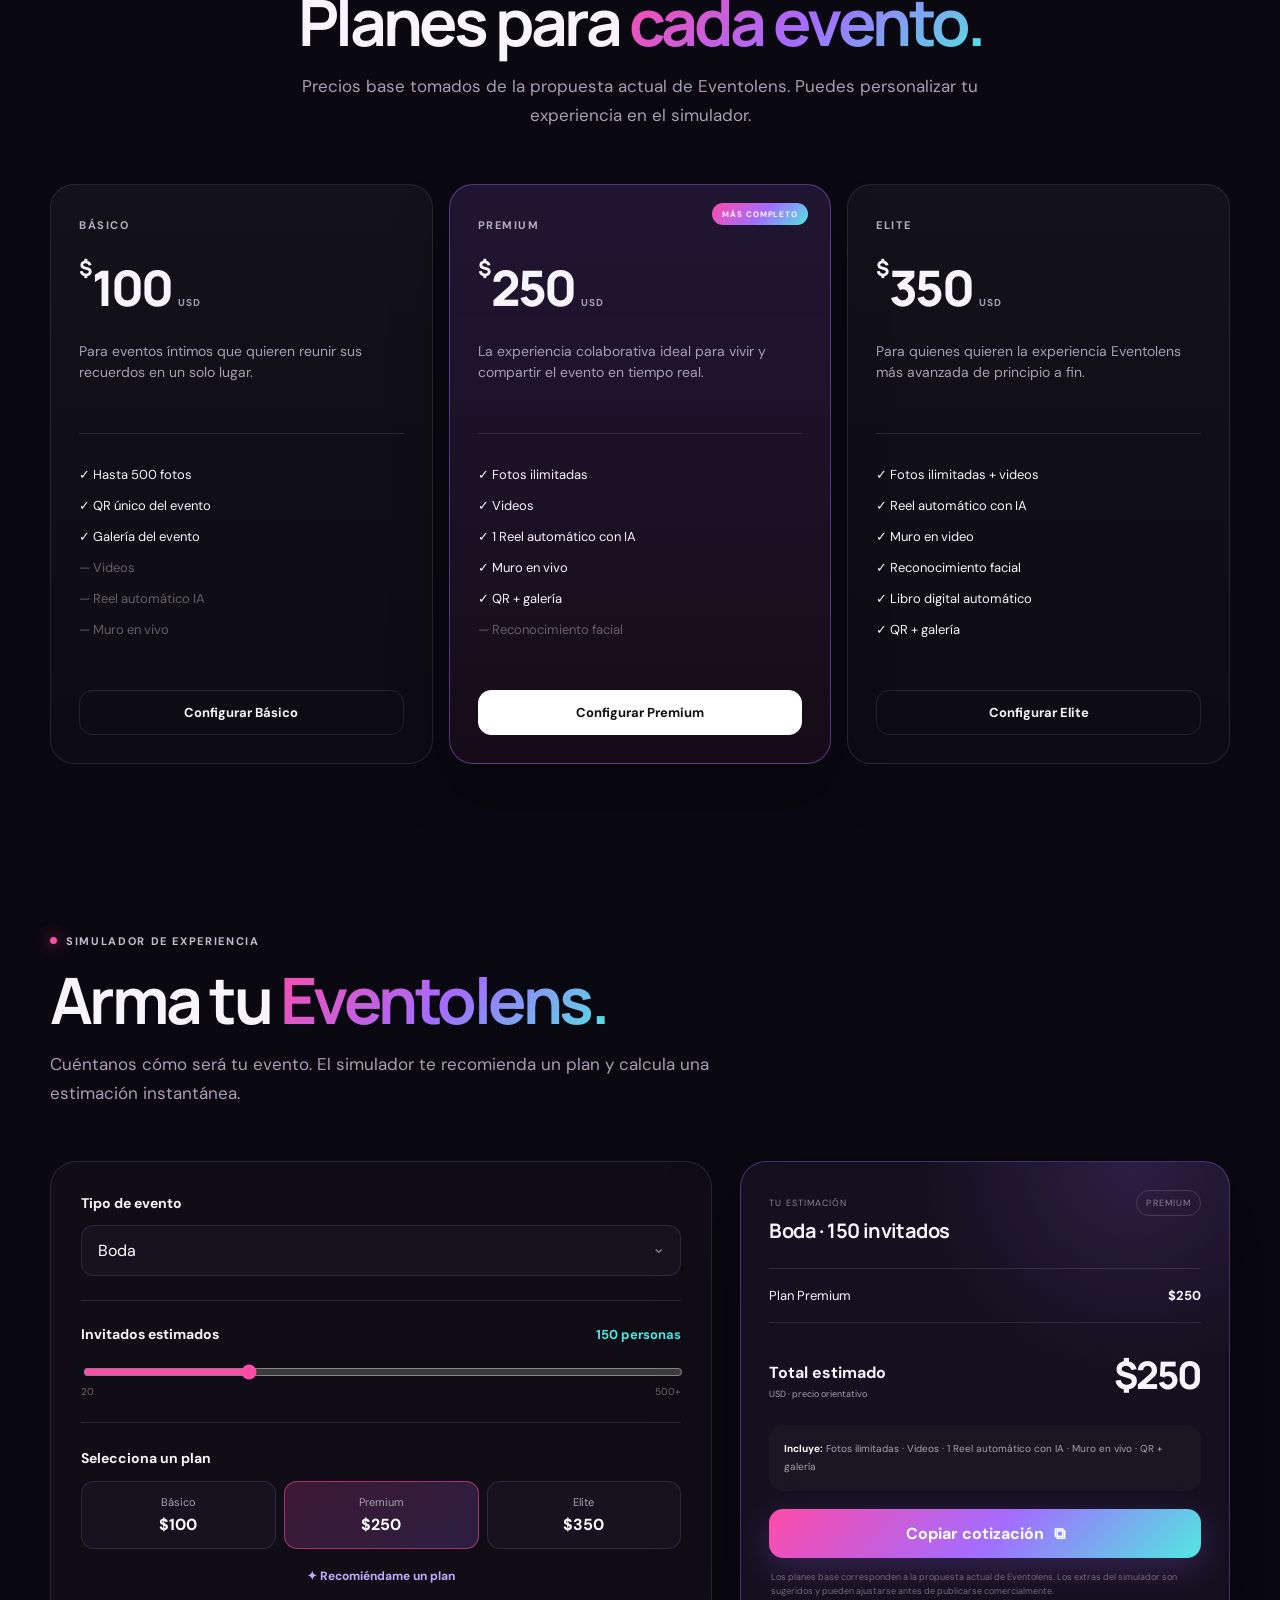
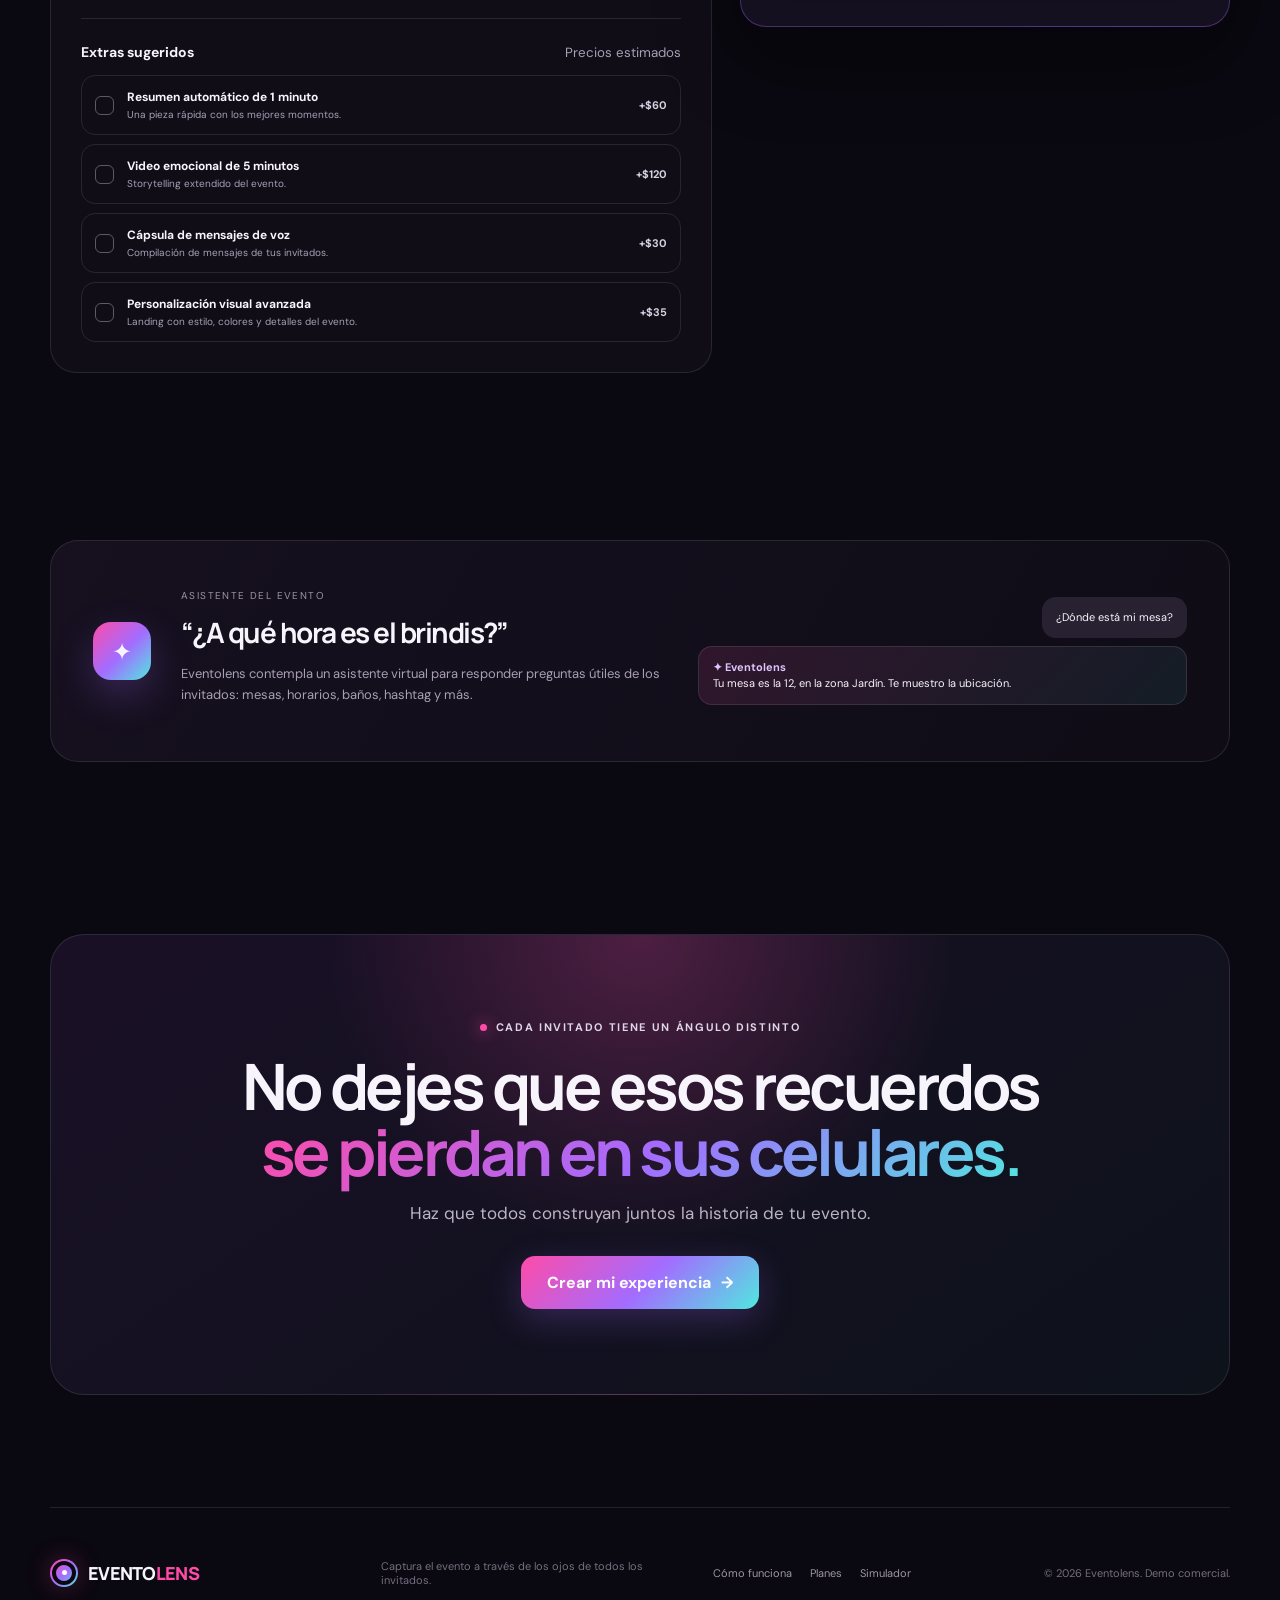
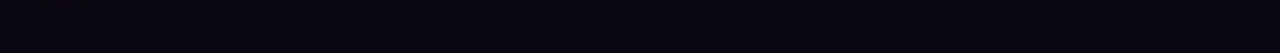
==== commit 7ca23bc2: "Add files via upload" ====
--- a/index.html
+++ b/index.html
@@ -51,10 +51,11 @@
         <div class="phone-wrap">
           <div class="phone">
             <div class="phone-speaker"></div>
-            <video controls playsinline preload="metadata" poster="assets/video-poster.jpg">
+            <video id="promoVideo" controls autoplay muted playsinline loop preload="auto" poster="assets/video-poster.jpg">
               <source src="assets/eventolens-publicidad.mp4" type="video/mp4" />
               Tu navegador no puede reproducir este video.
             </video>
+            <button class="sound-hint" id="soundHint" type="button" aria-label="Activar audio del video">🔊 Activar audio</button>
           </div>
           <div class="floating-card card-live"><span class="live-dot"></span><div><b>EN VIVO</b><small>Los recuerdos aparecen al instante</small></div></div>
           <div class="floating-card card-ai"><span class="spark">✦</span><div><b>IA organizando</b><small>Momentos · emociones · personas</small></div></div>
@@ -122,7 +123,11 @@
         <div class="screen-mock">
           <div class="screen-head"><div class="screen-logo"><span class="brand-mark tiny"><span></span></span>EVENTOLENS</div><span>LIVE ●</span></div>
           <div class="screen-grid">
-            <div class="ph ph1"></div><div class="ph ph2"></div><div class="ph ph3"></div><div class="ph ph4"></div><div class="ph ph5"></div>
+            <figure class="photo-card tall photo-one"><img src="assets/livewall-01.svg" alt="Pareja celebrando durante el evento"><figcaption>Entrada</figcaption></figure>
+            <figure class="photo-card photo-two"><img src="assets/livewall-02.svg" alt="Invitados brindando y sonriendo"><figcaption>Brindis</figcaption></figure>
+            <figure class="photo-card photo-three"><img src="assets/livewall-03.svg" alt="Mesa con flores y decoración"><figcaption>Detalles</figcaption></figure>
+            <figure class="photo-card photo-four"><img src="assets/livewall-04.svg" alt="Invitados bailando en la pista"><figcaption>Fiesta</figcaption></figure>
+            <figure class="photo-card photo-five"><img src="assets/livewall-05.svg" alt="Familia posando para una foto"><figcaption>Familia</figcaption></figure>
           </div>
         </div>
       </div>
--- a/styles.css
+++ b/styles.css
@@ -10,9 +10,9 @@
 .marquee{overflow:hidden;border-top:1px solid var(--line);border-bottom:1px solid var(--line);background:#0e0b15}.marquee-track{width:max-content;display:flex;align-items:center;gap:28px;padding:17px 0;animation:marquee 30s linear infinite;color:#7f768a;font-family:'Manrope';font-weight:700;font-size:12px;letter-spacing:.13em}.marquee-track i{font-style:normal;color:var(--pink)}@keyframes marquee{to{transform:translateX(-50%)}}
 .section-heading{text-align:center;max-width:690px;margin:0 auto 54px}.section-heading.left{text-align:left;margin-left:0}.section-heading .eyebrow{justify-content:center}.section-heading.left .eyebrow{justify-content:flex-start}.section-heading h2,.experience h2,.live-wall h2,.final-cta h2{font-size:clamp(42px,5vw,66px);line-height:1.03}.section-heading p{color:var(--muted);line-height:1.7;font-size:17px}.steps{display:grid;grid-template-columns:repeat(4,1fr);gap:14px}.step{padding:28px 24px 26px;min-height:320px;border:1px solid var(--line);background:linear-gradient(180deg,rgba(255,255,255,.045),rgba(255,255,255,.018));border-radius:22px;position:relative;overflow:hidden}.step:after{content:'';position:absolute;width:130px;height:130px;border-radius:50%;background:rgba(163,108,255,.12);filter:blur(35px);right:-60px;bottom:-50px}.step-num{font-size:11px;color:#6f6879;letter-spacing:.1em}.step-icon{font-size:38px;margin:35px 0 45px;color:var(--pink)}.step h3{font-size:20px;letter-spacing:-.03em;margin-bottom:11px}.step p{color:var(--muted);font-size:14px;line-height:1.6;margin:0}
 .experience{padding-top:80px}.experience-grid{display:grid;grid-template-columns:.9fr 1.1fr;gap:70px;align-items:center}.experience-copy>p{color:var(--muted);font-size:17px;line-height:1.75}.feature-list{list-style:none;padding:0;margin:35px 0 0}.feature-list li{display:flex;gap:14px;align-items:flex-start;padding:16px 0;border-bottom:1px solid var(--line)}.feature-list li>span{width:26px;height:26px;display:grid;place-items:center;border-radius:50%;background:rgba(81,231,224,.1);color:var(--cyan);font-size:12px}.feature-list b,.feature-list small{display:block}.feature-list b{font-size:14px}.feature-list small{color:var(--muted);margin-top:4px}.experience-board{border:1px solid var(--line);border-radius:28px;background:linear-gradient(145deg,#171020,#0e0b15);padding:24px;box-shadow:var(--shadow)}.board-top{display:flex;justify-content:space-between;font-size:10px;letter-spacing:.12em;color:#8d8498;margin-bottom:20px}.status{display:flex;align-items:center;gap:6px}.status i{width:7px;height:7px;border-radius:50%;background:var(--cyan);box-shadow:0 0 12px var(--cyan)}.board-main{display:grid;grid-template-columns:1.3fr .7fr;gap:12px}.metric{padding:21px;border:1px solid var(--line);background:rgba(255,255,255,.025);border-radius:18px;min-height:116px}.metric.big{grid-row:span 2}.metric span,.metric small{display:block;color:var(--muted);font-size:11px}.metric strong{display:block;font-family:'Manrope';font-size:28px;margin:16px 0 7px}.metric.big strong{font-size:35px;margin-top:33px}.moment-bars{padding:24px 8px 4px}.moment-bars div{display:grid;grid-template-columns:90px 1fr;gap:12px;align-items:center;margin:13px 0;font-size:11px;color:#958c9f}.moment-bars i{height:7px;width:var(--w);background:var(--gradient);border-radius:99px}
-.live-wall{width:100%;max-width:none;padding:100px max(22px,calc((100vw - 1180px)/2));background:radial-gradient(circle at 15% 10%,rgba(255,75,168,.22),transparent 37%),linear-gradient(135deg,#251135,#101023 58%,#0a2023);overflow:hidden}.live-inner{display:grid;grid-template-columns:.9fr 1.1fr;gap:75px;align-items:center}.eyebrow.light{color:#ded6e6}.live-inner p{color:#c5bccd;max-width:540px;line-height:1.75;font-size:17px}.screen-mock{border:8px solid #282230;border-radius:18px;background:#08070b;padding:18px;box-shadow:0 40px 90px #0006;transform:perspective(900px) rotateY(-7deg)}.screen-head{display:flex;justify-content:space-between;align-items:center;color:#a9a2b0;font-size:10px;padding:0 0 14px}.screen-logo{display:flex;gap:8px;align-items:center;font-weight:800}.screen-grid{height:340px;display:grid;grid-template-columns:1.2fr .8fr .8fr;grid-template-rows:1fr 1fr;gap:7px}.ph{border-radius:8px;background-size:cover;background-position:center;position:relative;overflow:hidden}.ph:after{content:'';position:absolute;inset:0;background:linear-gradient(180deg,transparent 40%,rgba(0,0,0,.25))}.ph1{grid-row:span 2;background:linear-gradient(145deg,#dc7c95,#7b446d 45%,#272648)}.ph2{background:linear-gradient(140deg,#e5b66f,#8f5d6b)}.ph3{background:linear-gradient(140deg,#395b73,#7a8f84)}.ph4{background:linear-gradient(140deg,#703e77,#e27b83)}.ph5{background:linear-gradient(140deg,#3d526a,#c9a474)}
+.live-wall{width:100%;max-width:none;padding:100px max(22px,calc((100vw - 1180px)/2));background:radial-gradient(circle at 15% 10%,rgba(255,75,168,.22),transparent 37%),linear-gradient(135deg,#251135,#101023 58%,#0a2023);overflow:hidden}.live-inner{display:grid;grid-template-columns:.9fr 1.1fr;gap:75px;align-items:center}.eyebrow.light{color:#ded6e6}.live-inner p{color:#c5bccd;max-width:540px;line-height:1.75;font-size:17px}.screen-mock{border:8px solid #282230;border-radius:18px;background:#08070b;padding:18px;box-shadow:0 40px 90px #0006;transform:perspective(900px) rotateY(-7deg)}.screen-head{display:flex;justify-content:space-between;align-items:center;color:#a9a2b0;font-size:10px;padding:0 0 14px}.screen-logo{display:flex;gap:8px;align-items:center;font-weight:800}.screen-grid{height:340px;display:grid;grid-template-columns:1.2fr .8fr .8fr;grid-template-rows:1fr 1fr;gap:7px}.photo-card{position:relative;border-radius:8px;overflow:hidden;background:#171320;border:1px solid rgba(255,255,255,.08)}.photo-card img{width:100%;height:100%;display:block;object-fit:cover}.photo-card figcaption{position:absolute;left:10px;bottom:10px;padding:6px 10px;border-radius:999px;background:rgba(14,11,22,.72);border:1px solid rgba(255,255,255,.15);font-size:10px;font-weight:700;letter-spacing:.08em;backdrop-filter:blur(10px)}.photo-card.tall{grid-row:span 2}.sound-hint{position:absolute;left:50%;bottom:18px;transform:translateX(-50%);background:rgba(12,10,18,.82);color:#fff;border:1px solid rgba(255,255,255,.14);border-radius:999px;padding:10px 14px;font:700 11px "DM Sans";letter-spacing:.04em;cursor:pointer;backdrop-filter:blur(12px);box-shadow:0 12px 30px rgba(0,0,0,.28);transition:.2s}.sound-hint.hidden{opacity:0;pointer-events:none;transform:translateX(-50%) translateY(8px)}
 .pricing{padding-bottom:70px}.pricing-grid{display:grid;grid-template-columns:repeat(3,1fr);gap:16px;align-items:stretch}.price-card{border:1px solid var(--line);background:linear-gradient(180deg,rgba(255,255,255,.04),rgba(255,255,255,.016));border-radius:24px;padding:28px;position:relative;display:flex;flex-direction:column}.price-card.featured{background:linear-gradient(180deg,rgba(163,108,255,.15),rgba(255,75,168,.055));border-color:rgba(163,108,255,.45);transform:translateY(-12px);box-shadow:0 30px 60px rgba(0,0,0,.24)}.popular{position:absolute;right:22px;top:18px;background:var(--gradient);padding:6px 10px;border-radius:99px;font-size:8px;font-weight:800;letter-spacing:.12em}.plan-top>span{font-size:11px;letter-spacing:.14em;color:#b7aec0;font-weight:700}.price{font-family:'Manrope';font-size:49px;font-weight:800;letter-spacing:-.06em;margin:20px 0}.price small{font-size:21px;vertical-align:top;margin-right:3px}.price em{font:700 10px 'DM Sans';color:var(--muted);letter-spacing:.1em}.plan-top p{color:var(--muted);min-height:68px;line-height:1.55;font-size:14px}.price-card ul{list-style:none;padding:18px 0;margin:10px 0 20px;border-top:1px solid var(--line);flex:1}.price-card li{font-size:13px;margin:14px 0}.price-card li.muted{color:#665e70}.plan-button{text-align:center;padding:13px;border:1px solid var(--line);border-radius:13px;font-weight:700;font-size:13px}.plan-button.bright{background:white;color:#111;border-color:white}
 .simulator{padding-top:100px}.sim-grid{display:grid;grid-template-columns:1.15fr .85fr;gap:28px;align-items:start}.sim-controls{border:1px solid var(--line);background:#100d17;border-radius:26px;padding:30px}.control-block{padding:24px 0;border-bottom:1px solid var(--line)}.control-block:first-child{padding-top:0}.control-block:last-child{border-bottom:0;padding-bottom:0}.control-block>label,.label-row label{font-weight:700;font-size:14px}.label-row{display:flex;justify-content:space-between;gap:15px;align-items:center}.label-row strong{font-size:13px;color:var(--cyan)}.label-row small{color:var(--muted)}.select-wrap{margin-top:12px}.select-wrap select{width:100%;appearance:none;border:1px solid var(--line);background:#17121f;color:#fff;border-radius:13px;padding:14px 16px;outline:none}.select-wrap{position:relative}.select-wrap:after{content:'⌄';position:absolute;right:16px;top:12px;color:#8d8498;pointer-events:none}input[type=range]{width:100%;accent-color:var(--pink);margin-top:21px}.range-labels{display:flex;justify-content:space-between;color:#6d6577;font-size:10px}.plan-switcher{display:grid;grid-template-columns:repeat(3,1fr);gap:8px;margin-top:13px}.plan-option{color:white;background:#17121f;border:1px solid var(--line);border-radius:13px;padding:13px 8px;cursor:pointer}.plan-option span,.plan-option b{display:block}.plan-option span{font-size:11px;color:#aaa1b5}.plan-option b{margin-top:5px}.plan-option.active{background:linear-gradient(145deg,rgba(255,75,168,.19),rgba(163,108,255,.19));border-color:rgba(255,75,168,.55)}.recommend-btn{width:100%;margin-top:9px;border:0;background:transparent;color:#bcaeff;font-weight:700;font-size:12px;padding:10px;cursor:pointer}.recommendation{display:none;margin-top:8px;padding:11px 13px;background:rgba(81,231,224,.07);border:1px solid rgba(81,231,224,.15);border-radius:12px;color:#bcdedc;font-size:11px;line-height:1.5}.recommendation.show{display:block}.extras{display:grid;gap:9px;margin-top:14px}.extra{display:grid;grid-template-columns:20px 1fr auto;gap:12px;align-items:center;padding:13px;border:1px solid var(--line);border-radius:14px;cursor:pointer;transition:.2s}.extra:hover{border-color:rgba(255,255,255,.2);background:rgba(255,255,255,.02)}.extra input{display:none}.check{width:19px;height:19px;border:1px solid #5f5867;border-radius:6px}.extra input:checked+.check{background:var(--gradient);border:0;position:relative}.extra input:checked+.check:after{content:'✓';position:absolute;inset:0;display:grid;place-items:center;font-size:11px;font-weight:800}.extra b,.extra small{display:block}.extra b{font-size:12px}.extra small{color:var(--muted);font-size:10px;margin-top:3px}.extra>strong{font-size:11px;color:#d9d0e2}.quote-card{position:sticky;top:100px;border:1px solid rgba(163,108,255,.35);background:radial-gradient(circle at 80% 0%,rgba(163,108,255,.16),transparent 35%),#15101f;border-radius:26px;padding:28px;box-shadow:var(--shadow)}.quote-head{display:flex;justify-content:space-between;align-items:flex-start;padding-bottom:24px;border-bottom:1px solid var(--line)}.quote-head span{font-size:9px;color:#8e8499;letter-spacing:.12em}.quote-head h3{font-size:20px;margin-top:6px;letter-spacing:-.03em}.quote-badge{padding:6px 9px;border:1px solid rgba(255,255,255,.14);border-radius:99px}.quote-line,.extra-summary-line{display:flex;justify-content:space-between;padding:18px 0;font-size:13px;border-bottom:1px solid var(--line)}.extra-summary-line{padding:11px 0;font-size:11px;color:#b6adbe}.quote-total{display:flex;justify-content:space-between;align-items:flex-end;padding:25px 0}.quote-total span,.quote-total small{display:block}.quote-total span{font-weight:700}.quote-total small{color:var(--muted);font-size:9px;margin-top:5px}.quote-total strong{font:800 38px 'Manrope';letter-spacing:-.05em}.included{padding:15px;background:rgba(255,255,255,.025);border-radius:14px;margin-bottom:18px}.included span{display:block;color:#a8a0b1;font-size:10px;line-height:1.8}.included b{color:#fff}.quote-copy{width:100%}.fineprint{font-size:9px;line-height:1.5;color:#736b7d;margin:13px 2px 0}.assistant-section{padding-top:55px}.assistant-card{border:1px solid var(--line);background:linear-gradient(120deg,#16101f,#0f0c16);border-radius:28px;padding:42px;display:grid;grid-template-columns:60px 1fr 1fr;gap:28px;align-items:center}.assistant-icon{width:58px;height:58px;border-radius:18px;background:var(--gradient);display:grid;place-items:center;font-size:24px;box-shadow:0 15px 38px rgba(163,108,255,.25)}.assistant-card>div:nth-child(2)>span{font-size:10px;color:#9d93a8;letter-spacing:.14em}.assistant-card h2{font-size:28px;margin:9px 0 8px}.assistant-card p{color:var(--muted);font-size:13px;line-height:1.6;max-width:480px}.chat-preview{display:flex;flex-direction:column;gap:8px}.bubble{padding:12px 14px;border-radius:14px;font-size:11px;line-height:1.5}.user-bubble{background:#282131;align-self:flex-end;max-width:70%}.bot-bubble{background:linear-gradient(135deg,rgba(255,75,168,.13),rgba(81,231,224,.08));border:1px solid var(--line)}.bot-bubble b{color:#dec5ff}.final-cta{padding-top:60px}.cta-box{text-align:center;padding:85px 30px;border-radius:34px;background:radial-gradient(circle at 50% 0%,rgba(255,75,168,.24),transparent 42%),linear-gradient(145deg,#1a1026,#0d121b);border:1px solid var(--line);overflow:hidden}.cta-box .eyebrow{justify-content:center}.cta-box p{color:#bdb4c6;font-size:17px}.big-btn{margin-top:15px;padding:16px 26px}footer{width:min(1180px,calc(100% - 44px));margin:auto;padding:40px 0 55px;border-top:1px solid var(--line);display:grid;grid-template-columns:1fr 1fr 1fr auto;gap:30px;align-items:center}footer p,footer small{color:#766e80;font-size:11px}.footer-links{display:flex;gap:18px;color:#9e95a8;font-size:11px}.toast{position:fixed;z-index:100;left:50%;bottom:26px;transform:translate(-50%,20px);opacity:0;background:#fff;color:#111;border-radius:99px;padding:11px 18px;font-size:12px;font-weight:700;transition:.25s;pointer-events:none}.toast.show{opacity:1;transform:translate(-50%,0)}.reveal{opacity:0;transform:translateY(18px);transition:.7s ease}.reveal.visible{opacity:1;transform:none}
 @media(max-width:980px){.nav{display:none}.topbar>.btn{display:none}.menu-btn{display:block}.topbar.menu-open{height:auto;min-height:68px;flex-wrap:wrap;padding-bottom:14px}.topbar.menu-open .nav{display:flex;width:100%;flex-direction:column;gap:0;padding:8px 0}.topbar.menu-open .nav a{padding:10px 0;border-top:1px solid var(--line)}.hero{grid-template-columns:1fr;text-align:center;gap:20px;padding-top:145px}.hero-copy .eyebrow,.hero-actions{justify-content:center}.hero-lead{margin-left:auto;margin-right:auto}.hero-trust{justify-content:center}.hero-visual{min-height:600px}.steps{grid-template-columns:1fr 1fr}.experience-grid,.live-inner,.sim-grid{grid-template-columns:1fr}.price-card.featured{transform:none}.quote-card{position:relative;top:auto}.assistant-card{grid-template-columns:55px 1fr}.chat-preview{grid-column:1/-1}.screen-mock{transform:none}.pricing-grid{grid-template-columns:1fr}.price-card{max-width:580px;width:100%;margin:auto}footer{grid-template-columns:1fr 1fr}.footer-links{justify-content:flex-end}}
-@media(max-width:620px){.section{width:min(100% - 28px,1180px);padding:80px 0}.topbar{top:8px}.hero{padding-top:120px;min-height:0}.hero h1{font-size:53px}.hero-lead{font-size:16px}.hero-trust{gap:20px}.hero-trust strong{font-size:17px}.hero-trust span{font-size:10px}.hero-visual{min-height:540px}.phone{width:240px}.card-live{left:-55px;top:45px}.card-ai{right:-55px;bottom:68px}.floating-card{min-width:170px;padding:10px}.floating-card small{max-width:135px}.section-heading h2,.experience h2,.live-wall h2,.final-cta h2{font-size:40px}.steps{grid-template-columns:1fr}.step{min-height:265px}.step-icon{margin:25px 0 30px}.experience-grid{gap:45px}.board-main{grid-template-columns:1fr}.metric.big{grid-row:auto}.moment-bars div{grid-template-columns:75px 1fr}.live-wall{padding-left:14px;padding-right:14px}.screen-grid{height:240px;grid-template-columns:1.3fr 1fr}.ph3{display:none}.pricing{padding-top:80px}.sim-controls,.quote-card{padding:20px}.plan-switcher{gap:5px}.plan-option{padding:11px 5px}.extra{grid-template-columns:18px 1fr auto;padding:11px 9px;gap:8px}.extra>strong{font-size:10px}.assistant-card{padding:25px 20px;grid-template-columns:1fr}.assistant-icon{width:48px;height:48px}.chat-preview{grid-column:auto}.cta-box{padding:65px 15px}footer{grid-template-columns:1fr;text-align:center}.footer-links{justify-content:center}footer .brand{justify-content:center}.marquee-track{font-size:10px}.hero-actions .btn{width:100%}}
+@media(max-width:620px){.section{width:min(100% - 28px,1180px);padding:80px 0}.topbar{top:8px}.hero{padding-top:120px;min-height:0}.hero h1{font-size:53px}.hero-lead{font-size:16px}.hero-trust{gap:20px}.hero-trust strong{font-size:17px}.hero-trust span{font-size:10px}.hero-visual{min-height:540px}.phone{width:240px}.card-live{left:-55px;top:45px}.card-ai{right:-55px;bottom:68px}.floating-card{min-width:170px;padding:10px}.floating-card small{max-width:135px}.section-heading h2,.experience h2,.live-wall h2,.final-cta h2{font-size:40px}.steps{grid-template-columns:1fr}.step{min-height:265px}.step-icon{margin:25px 0 30px}.experience-grid{gap:45px}.board-main{grid-template-columns:1fr}.metric.big{grid-row:auto}.moment-bars div{grid-template-columns:75px 1fr}.live-wall{padding-left:14px;padding-right:14px}.screen-grid{height:240px;grid-template-columns:1.3fr 1fr}.photo-three{display:none}.pricing{padding-top:80px}.sim-controls,.quote-card{padding:20px}.plan-switcher{gap:5px}.plan-option{padding:11px 5px}.extra{grid-template-columns:18px 1fr auto;padding:11px 9px;gap:8px}.extra>strong{font-size:10px}.assistant-card{padding:25px 20px;grid-template-columns:1fr}.assistant-icon{width:48px;height:48px}.chat-preview{grid-column:auto}.cta-box{padding:65px 15px}footer{grid-template-columns:1fr;text-align:center}.footer-links{justify-content:center}footer .brand{justify-content:center}.marquee-track{font-size:10px}.hero-actions .btn{width:100%}.sound-hint{bottom:10px;padding:8px 12px;font-size:10px}}
 @media(prefers-reduced-motion:reduce){*{scroll-behavior:auto!important}.marquee-track{animation:none}.reveal{opacity:1;transform:none;transition:none}}
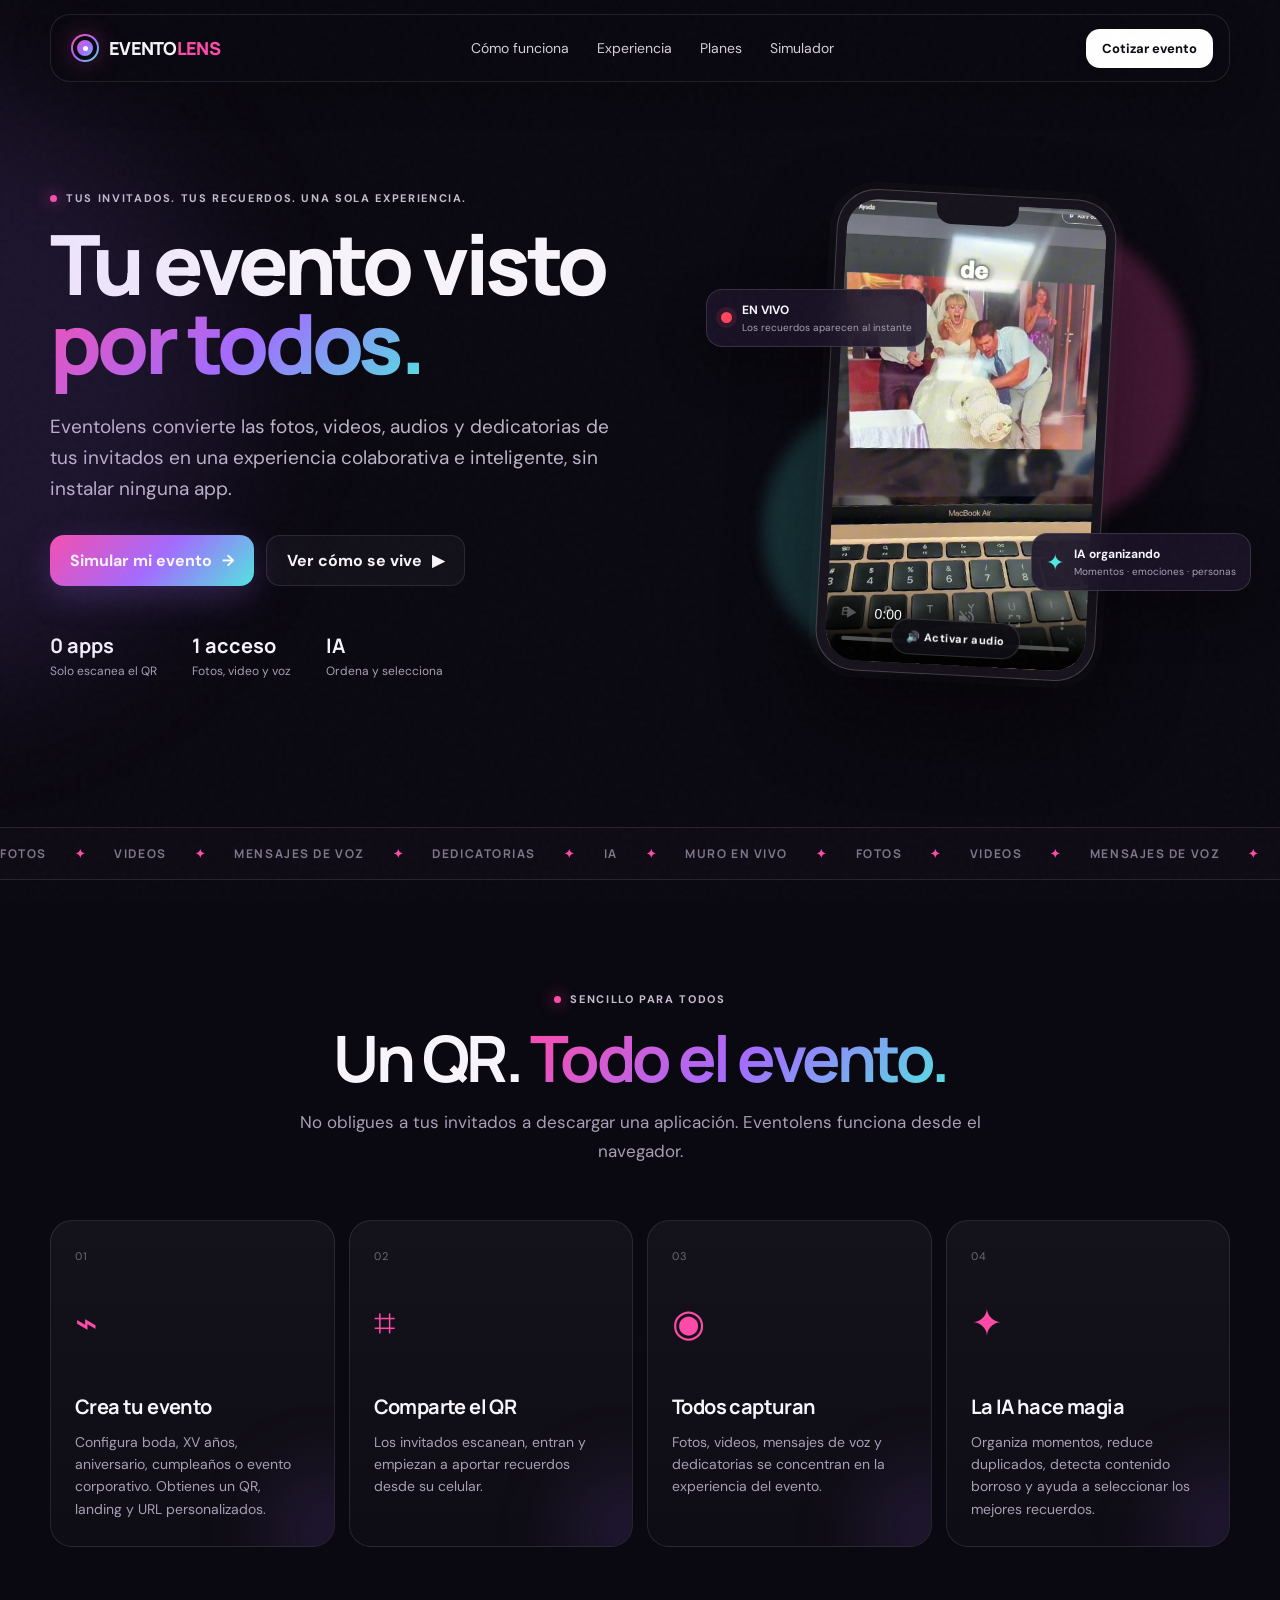
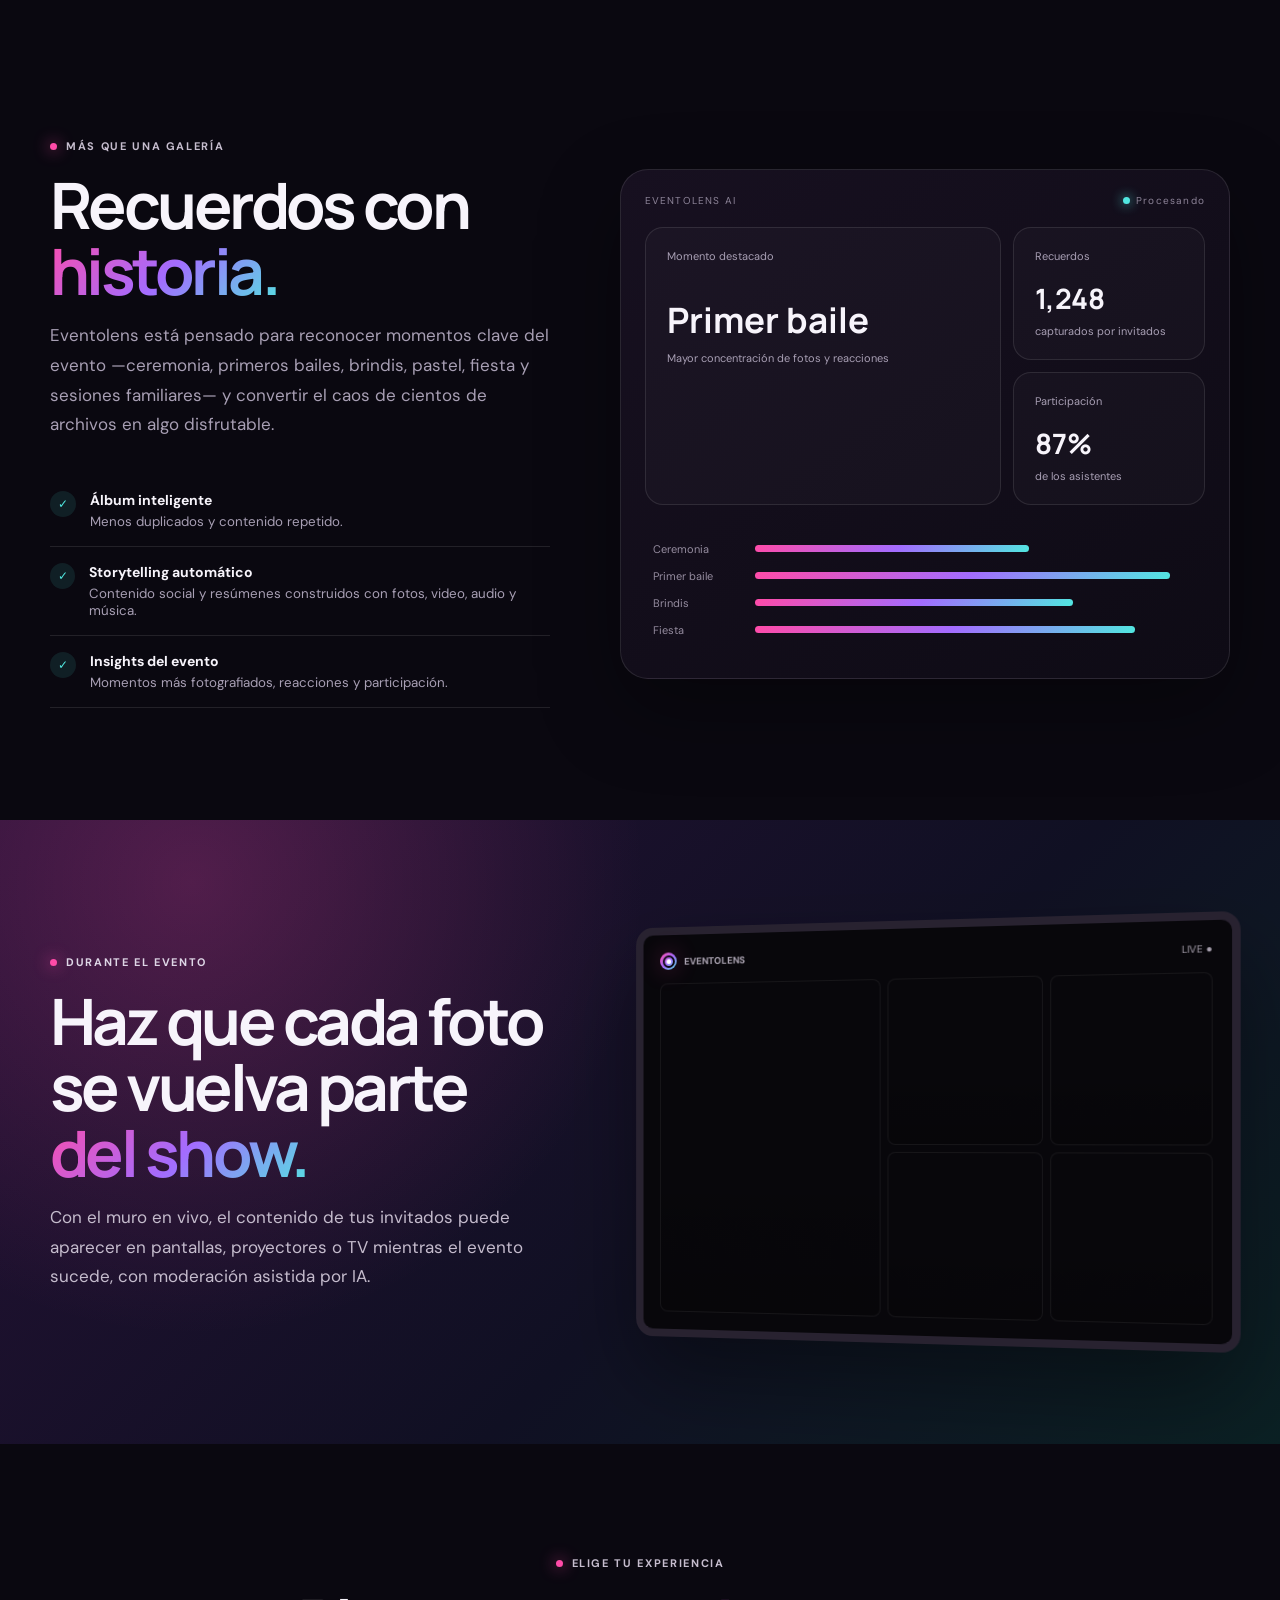
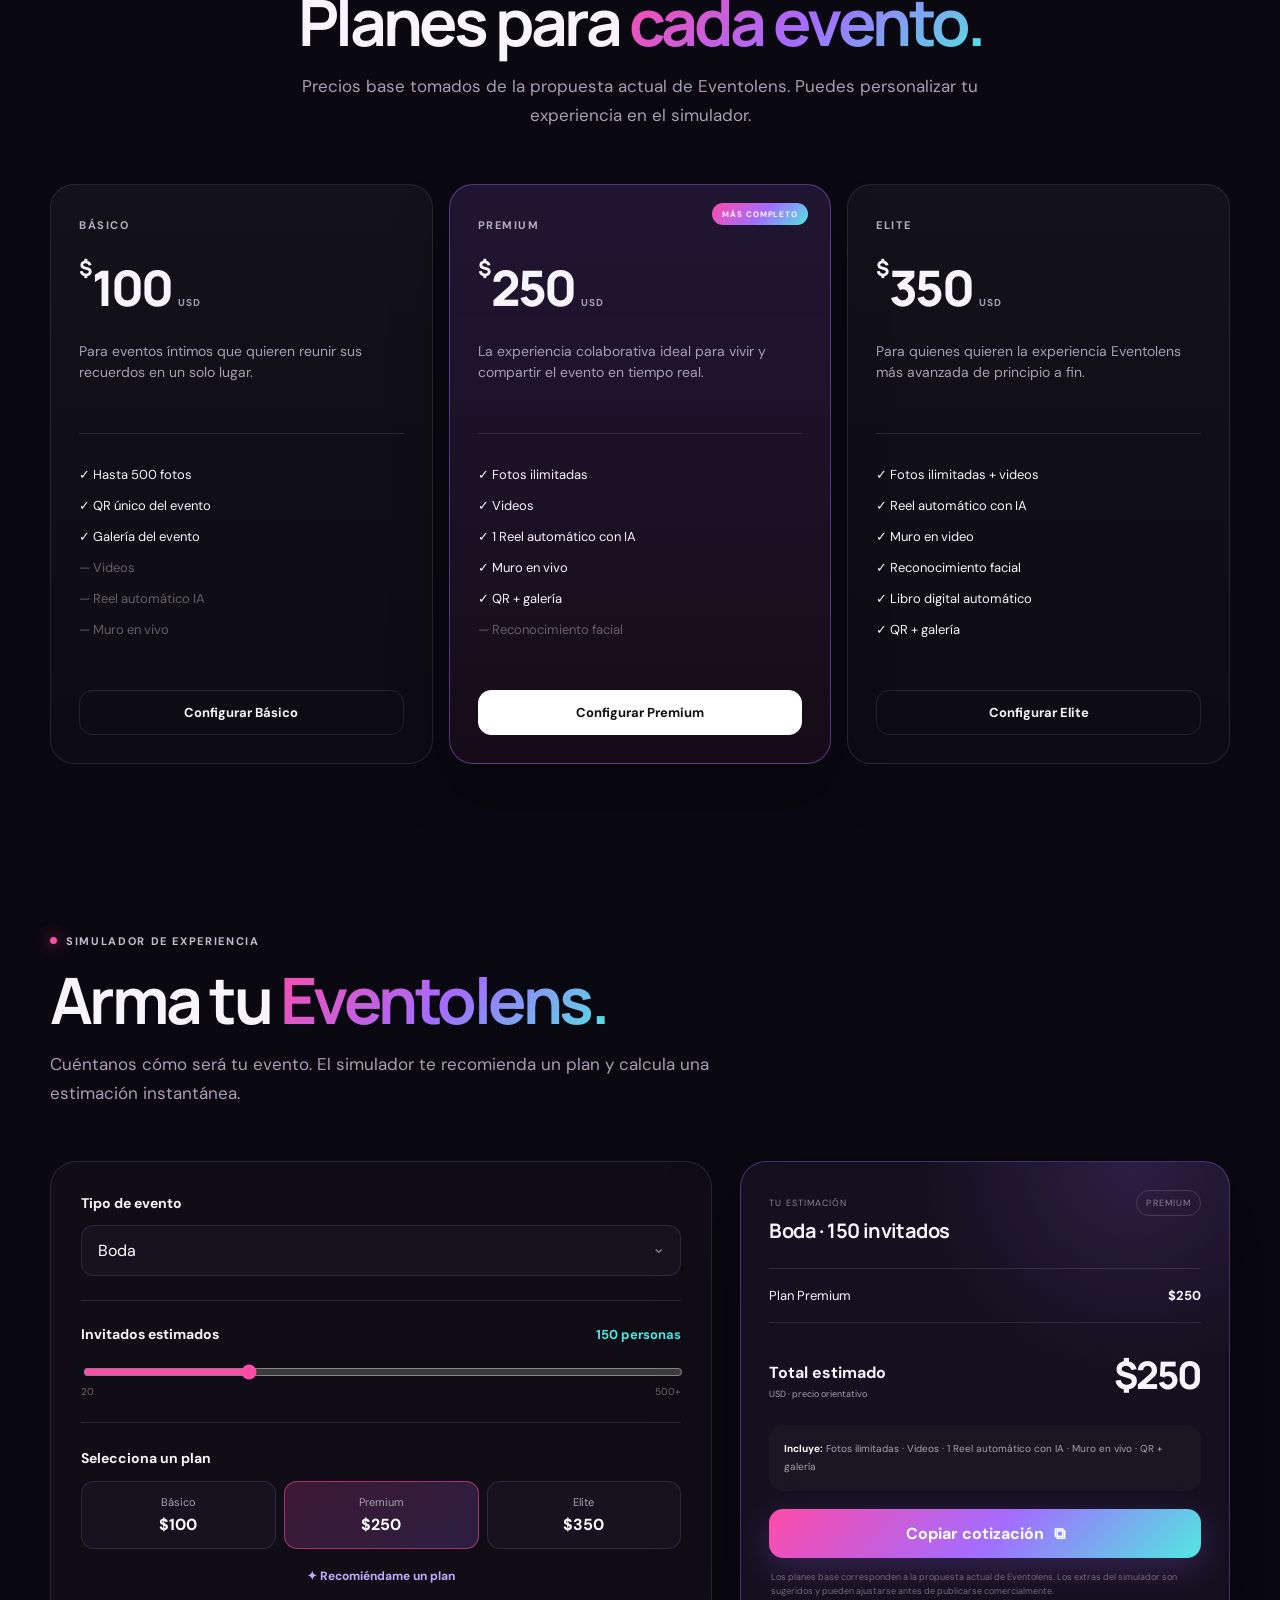
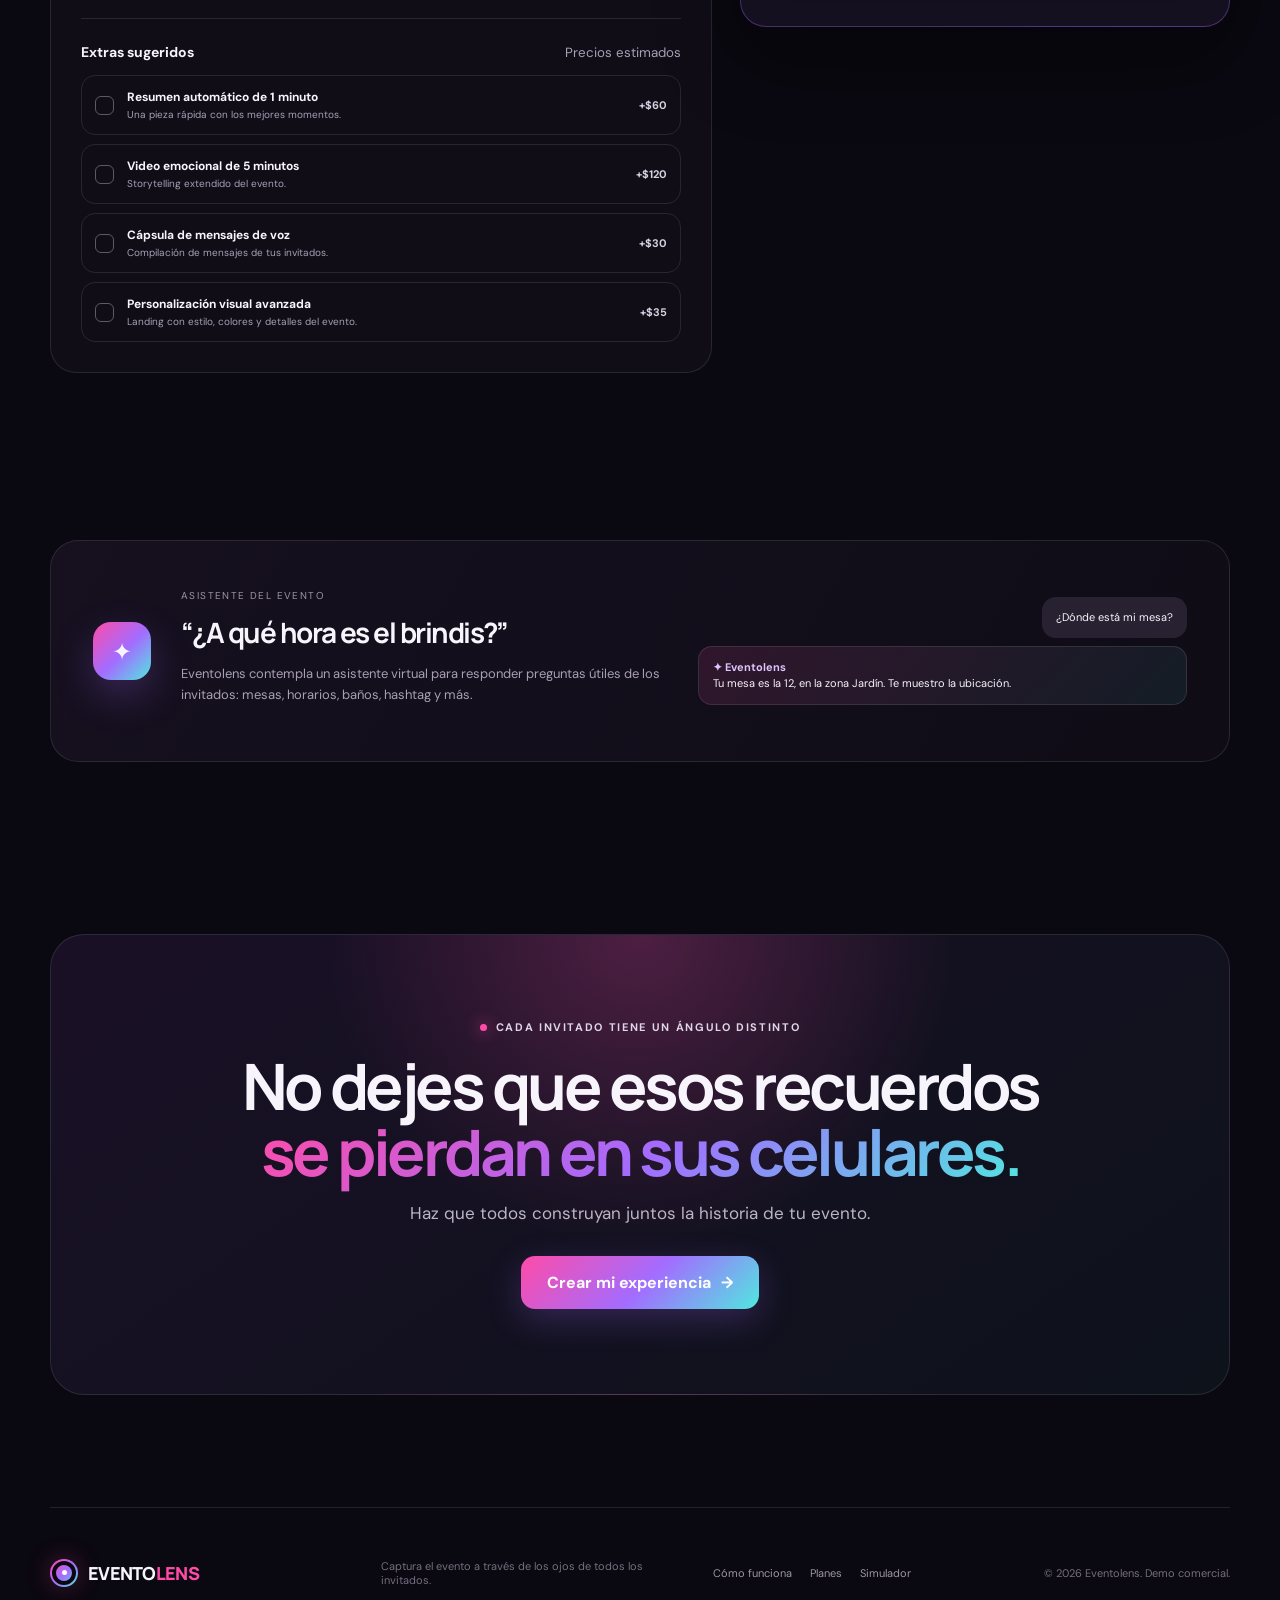
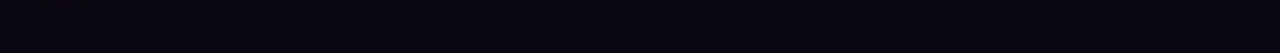
==== commit b8d48214: "Add files via upload" ====
--- a/index.html
+++ b/index.html
@@ -123,11 +123,11 @@
         <div class="screen-mock">
           <div class="screen-head"><div class="screen-logo"><span class="brand-mark tiny"><span></span></span>EVENTOLENS</div><span>LIVE ●</span></div>
           <div class="screen-grid">
-            <figure class="photo-card tall photo-one"><img src="assets/livewall-01.svg" alt="Pareja celebrando durante el evento"><figcaption>Entrada</figcaption></figure>
-            <figure class="photo-card photo-two"><img src="assets/livewall-02.svg" alt="Invitados brindando y sonriendo"><figcaption>Brindis</figcaption></figure>
-            <figure class="photo-card photo-three"><img src="assets/livewall-03.svg" alt="Mesa con flores y decoración"><figcaption>Detalles</figcaption></figure>
-            <figure class="photo-card photo-four"><img src="assets/livewall-04.svg" alt="Invitados bailando en la pista"><figcaption>Fiesta</figcaption></figure>
-            <figure class="photo-card photo-five"><img src="assets/livewall-05.svg" alt="Familia posando para una foto"><figcaption>Familia</figcaption></figure>
+            <div class="ph ph1" role="img" aria-label="Boda: brindis de novios e invitados" style="background-image:url('https://images.unsplash.com/photo-1761499101934-4c79d09b14e9?auto=format&fit=crop&fm=jpg&ixid=M3wxMjA3fDB8MHxwaG90by1wYWdlfHx8fGVufDB8fHx8fA%3D%3D&ixlib=rb-4.1.0&q=60&w=3000')"></div>
+            <div class="ph ph2" role="img" aria-label="Quince años: festejo con vestido de gala" style="background-image:url('https://images.unsplash.com/photo-1767591311431-5bfb8cc48bdf?auto=format&fit=crop&fm=jpg&ixid=M3wxMjA3fDB8MHxwaG90by1wYWdlfHx8fGVufDB8fHx8fA%3D%3D&ixlib=rb-4.1.0&q=60&w=3000')"></div>
+            <div class="ph ph3" role="img" aria-label="Fiesta: amigos bailando" style="background-image:url('https://images.unsplash.com/photo-1775037231648-51b6f25f84df?auto=format&fit=crop&fm=jpg&ixid=M3wxMjA3fDB8MHxwaG90by1wYWdlfHx8fGVufDB8fHx8fA%3D%3D&ixlib=rb-4.1.0&q=60&w=3000')"></div>
+            <div class="ph ph4" role="img" aria-label="Cumpleaños: celebración con globos" style="background-image:url('https://images.unsplash.com/photo-1776162241196-baecafaeb305?auto=format&fit=crop&fm=jpg&ixid=M3wxMjA3fDB8MHxwaG90by1wYWdlfHx8fGVufDB8fHx8fA%3D%3D&ixlib=rb-4.1.0&q=60&w=3000')"></div>
+            <div class="ph ph5" role="img" aria-label="Boda: invitados en la pista de baile" style="background-image:url('https://images.unsplash.com/photo-1739295195205-d4c8f075cbcd?auto=format&fit=crop&fm=jpg&ixid=M3wxMjA3fDB8MHxwaG90by1wYWdlfHx8fGVufDB8fHx8fA%3D%3D&ixlib=rb-4.1.0&q=60&w=3000')"></div>
           </div>
         </div>
       </div>
--- a/styles.css
+++ b/styles.css
@@ -10,9 +10,9 @@
 .marquee{overflow:hidden;border-top:1px solid var(--line);border-bottom:1px solid var(--line);background:#0e0b15}.marquee-track{width:max-content;display:flex;align-items:center;gap:28px;padding:17px 0;animation:marquee 30s linear infinite;color:#7f768a;font-family:'Manrope';font-weight:700;font-size:12px;letter-spacing:.13em}.marquee-track i{font-style:normal;color:var(--pink)}@keyframes marquee{to{transform:translateX(-50%)}}
 .section-heading{text-align:center;max-width:690px;margin:0 auto 54px}.section-heading.left{text-align:left;margin-left:0}.section-heading .eyebrow{justify-content:center}.section-heading.left .eyebrow{justify-content:flex-start}.section-heading h2,.experience h2,.live-wall h2,.final-cta h2{font-size:clamp(42px,5vw,66px);line-height:1.03}.section-heading p{color:var(--muted);line-height:1.7;font-size:17px}.steps{display:grid;grid-template-columns:repeat(4,1fr);gap:14px}.step{padding:28px 24px 26px;min-height:320px;border:1px solid var(--line);background:linear-gradient(180deg,rgba(255,255,255,.045),rgba(255,255,255,.018));border-radius:22px;position:relative;overflow:hidden}.step:after{content:'';position:absolute;width:130px;height:130px;border-radius:50%;background:rgba(163,108,255,.12);filter:blur(35px);right:-60px;bottom:-50px}.step-num{font-size:11px;color:#6f6879;letter-spacing:.1em}.step-icon{font-size:38px;margin:35px 0 45px;color:var(--pink)}.step h3{font-size:20px;letter-spacing:-.03em;margin-bottom:11px}.step p{color:var(--muted);font-size:14px;line-height:1.6;margin:0}
 .experience{padding-top:80px}.experience-grid{display:grid;grid-template-columns:.9fr 1.1fr;gap:70px;align-items:center}.experience-copy>p{color:var(--muted);font-size:17px;line-height:1.75}.feature-list{list-style:none;padding:0;margin:35px 0 0}.feature-list li{display:flex;gap:14px;align-items:flex-start;padding:16px 0;border-bottom:1px solid var(--line)}.feature-list li>span{width:26px;height:26px;display:grid;place-items:center;border-radius:50%;background:rgba(81,231,224,.1);color:var(--cyan);font-size:12px}.feature-list b,.feature-list small{display:block}.feature-list b{font-size:14px}.feature-list small{color:var(--muted);margin-top:4px}.experience-board{border:1px solid var(--line);border-radius:28px;background:linear-gradient(145deg,#171020,#0e0b15);padding:24px;box-shadow:var(--shadow)}.board-top{display:flex;justify-content:space-between;font-size:10px;letter-spacing:.12em;color:#8d8498;margin-bottom:20px}.status{display:flex;align-items:center;gap:6px}.status i{width:7px;height:7px;border-radius:50%;background:var(--cyan);box-shadow:0 0 12px var(--cyan)}.board-main{display:grid;grid-template-columns:1.3fr .7fr;gap:12px}.metric{padding:21px;border:1px solid var(--line);background:rgba(255,255,255,.025);border-radius:18px;min-height:116px}.metric.big{grid-row:span 2}.metric span,.metric small{display:block;color:var(--muted);font-size:11px}.metric strong{display:block;font-family:'Manrope';font-size:28px;margin:16px 0 7px}.metric.big strong{font-size:35px;margin-top:33px}.moment-bars{padding:24px 8px 4px}.moment-bars div{display:grid;grid-template-columns:90px 1fr;gap:12px;align-items:center;margin:13px 0;font-size:11px;color:#958c9f}.moment-bars i{height:7px;width:var(--w);background:var(--gradient);border-radius:99px}
-.live-wall{width:100%;max-width:none;padding:100px max(22px,calc((100vw - 1180px)/2));background:radial-gradient(circle at 15% 10%,rgba(255,75,168,.22),transparent 37%),linear-gradient(135deg,#251135,#101023 58%,#0a2023);overflow:hidden}.live-inner{display:grid;grid-template-columns:.9fr 1.1fr;gap:75px;align-items:center}.eyebrow.light{color:#ded6e6}.live-inner p{color:#c5bccd;max-width:540px;line-height:1.75;font-size:17px}.screen-mock{border:8px solid #282230;border-radius:18px;background:#08070b;padding:18px;box-shadow:0 40px 90px #0006;transform:perspective(900px) rotateY(-7deg)}.screen-head{display:flex;justify-content:space-between;align-items:center;color:#a9a2b0;font-size:10px;padding:0 0 14px}.screen-logo{display:flex;gap:8px;align-items:center;font-weight:800}.screen-grid{height:340px;display:grid;grid-template-columns:1.2fr .8fr .8fr;grid-template-rows:1fr 1fr;gap:7px}.photo-card{position:relative;border-radius:8px;overflow:hidden;background:#171320;border:1px solid rgba(255,255,255,.08)}.photo-card img{width:100%;height:100%;display:block;object-fit:cover}.photo-card figcaption{position:absolute;left:10px;bottom:10px;padding:6px 10px;border-radius:999px;background:rgba(14,11,22,.72);border:1px solid rgba(255,255,255,.15);font-size:10px;font-weight:700;letter-spacing:.08em;backdrop-filter:blur(10px)}.photo-card.tall{grid-row:span 2}.sound-hint{position:absolute;left:50%;bottom:18px;transform:translateX(-50%);background:rgba(12,10,18,.82);color:#fff;border:1px solid rgba(255,255,255,.14);border-radius:999px;padding:10px 14px;font:700 11px "DM Sans";letter-spacing:.04em;cursor:pointer;backdrop-filter:blur(12px);box-shadow:0 12px 30px rgba(0,0,0,.28);transition:.2s}.sound-hint.hidden{opacity:0;pointer-events:none;transform:translateX(-50%) translateY(8px)}
+.live-wall{width:100%;max-width:none;padding:100px max(22px,calc((100vw - 1180px)/2));background:radial-gradient(circle at 15% 10%,rgba(255,75,168,.22),transparent 37%),linear-gradient(135deg,#251135,#101023 58%,#0a2023);overflow:hidden}.live-inner{display:grid;grid-template-columns:.9fr 1.1fr;gap:75px;align-items:center}.eyebrow.light{color:#ded6e6}.live-inner p{color:#c5bccd;max-width:540px;line-height:1.75;font-size:17px}.screen-mock{border:8px solid #282230;border-radius:18px;background:#08070b;padding:18px;box-shadow:0 40px 90px #0006;transform:perspective(900px) rotateY(-7deg)}.screen-head{display:flex;justify-content:space-between;align-items:center;color:#a9a2b0;font-size:10px;padding:0 0 14px}.screen-logo{display:flex;gap:8px;align-items:center;font-weight:800}.screen-grid{height:340px;display:grid;grid-template-columns:1.2fr .8fr .8fr;grid-template-rows:1fr 1fr;gap:7px}.ph{border-radius:8px;background-size:cover;background-position:center;position:relative;overflow:hidden;border:1px solid rgba(255,255,255,.06)}.ph:after{content:'';position:absolute;inset:0;background:linear-gradient(180deg,transparent 52%,rgba(0,0,0,.18))}.ph1{grid-row:span 2;background-position:center}.ph2{background-position:center 42%}.ph3{background-position:center}.ph4{background-position:center}.ph5{background-position:center}.sound-hint{position:absolute;left:50%;bottom:18px;transform:translateX(-50%);background:rgba(12,10,18,.82);color:#fff;border:1px solid rgba(255,255,255,.14);border-radius:999px;padding:10px 14px;font:700 11px "DM Sans";letter-spacing:.04em;cursor:pointer;backdrop-filter:blur(12px);box-shadow:0 12px 30px rgba(0,0,0,.28);transition:.2s}.sound-hint.hidden{opacity:0;pointer-events:none;transform:translateX(-50%) translateY(8px)}
 .pricing{padding-bottom:70px}.pricing-grid{display:grid;grid-template-columns:repeat(3,1fr);gap:16px;align-items:stretch}.price-card{border:1px solid var(--line);background:linear-gradient(180deg,rgba(255,255,255,.04),rgba(255,255,255,.016));border-radius:24px;padding:28px;position:relative;display:flex;flex-direction:column}.price-card.featured{background:linear-gradient(180deg,rgba(163,108,255,.15),rgba(255,75,168,.055));border-color:rgba(163,108,255,.45);transform:translateY(-12px);box-shadow:0 30px 60px rgba(0,0,0,.24)}.popular{position:absolute;right:22px;top:18px;background:var(--gradient);padding:6px 10px;border-radius:99px;font-size:8px;font-weight:800;letter-spacing:.12em}.plan-top>span{font-size:11px;letter-spacing:.14em;color:#b7aec0;font-weight:700}.price{font-family:'Manrope';font-size:49px;font-weight:800;letter-spacing:-.06em;margin:20px 0}.price small{font-size:21px;vertical-align:top;margin-right:3px}.price em{font:700 10px 'DM Sans';color:var(--muted);letter-spacing:.1em}.plan-top p{color:var(--muted);min-height:68px;line-height:1.55;font-size:14px}.price-card ul{list-style:none;padding:18px 0;margin:10px 0 20px;border-top:1px solid var(--line);flex:1}.price-card li{font-size:13px;margin:14px 0}.price-card li.muted{color:#665e70}.plan-button{text-align:center;padding:13px;border:1px solid var(--line);border-radius:13px;font-weight:700;font-size:13px}.plan-button.bright{background:white;color:#111;border-color:white}
 .simulator{padding-top:100px}.sim-grid{display:grid;grid-template-columns:1.15fr .85fr;gap:28px;align-items:start}.sim-controls{border:1px solid var(--line);background:#100d17;border-radius:26px;padding:30px}.control-block{padding:24px 0;border-bottom:1px solid var(--line)}.control-block:first-child{padding-top:0}.control-block:last-child{border-bottom:0;padding-bottom:0}.control-block>label,.label-row label{font-weight:700;font-size:14px}.label-row{display:flex;justify-content:space-between;gap:15px;align-items:center}.label-row strong{font-size:13px;color:var(--cyan)}.label-row small{color:var(--muted)}.select-wrap{margin-top:12px}.select-wrap select{width:100%;appearance:none;border:1px solid var(--line);background:#17121f;color:#fff;border-radius:13px;padding:14px 16px;outline:none}.select-wrap{position:relative}.select-wrap:after{content:'⌄';position:absolute;right:16px;top:12px;color:#8d8498;pointer-events:none}input[type=range]{width:100%;accent-color:var(--pink);margin-top:21px}.range-labels{display:flex;justify-content:space-between;color:#6d6577;font-size:10px}.plan-switcher{display:grid;grid-template-columns:repeat(3,1fr);gap:8px;margin-top:13px}.plan-option{color:white;background:#17121f;border:1px solid var(--line);border-radius:13px;padding:13px 8px;cursor:pointer}.plan-option span,.plan-option b{display:block}.plan-option span{font-size:11px;color:#aaa1b5}.plan-option b{margin-top:5px}.plan-option.active{background:linear-gradient(145deg,rgba(255,75,168,.19),rgba(163,108,255,.19));border-color:rgba(255,75,168,.55)}.recommend-btn{width:100%;margin-top:9px;border:0;background:transparent;color:#bcaeff;font-weight:700;font-size:12px;padding:10px;cursor:pointer}.recommendation{display:none;margin-top:8px;padding:11px 13px;background:rgba(81,231,224,.07);border:1px solid rgba(81,231,224,.15);border-radius:12px;color:#bcdedc;font-size:11px;line-height:1.5}.recommendation.show{display:block}.extras{display:grid;gap:9px;margin-top:14px}.extra{display:grid;grid-template-columns:20px 1fr auto;gap:12px;align-items:center;padding:13px;border:1px solid var(--line);border-radius:14px;cursor:pointer;transition:.2s}.extra:hover{border-color:rgba(255,255,255,.2);background:rgba(255,255,255,.02)}.extra input{display:none}.check{width:19px;height:19px;border:1px solid #5f5867;border-radius:6px}.extra input:checked+.check{background:var(--gradient);border:0;position:relative}.extra input:checked+.check:after{content:'✓';position:absolute;inset:0;display:grid;place-items:center;font-size:11px;font-weight:800}.extra b,.extra small{display:block}.extra b{font-size:12px}.extra small{color:var(--muted);font-size:10px;margin-top:3px}.extra>strong{font-size:11px;color:#d9d0e2}.quote-card{position:sticky;top:100px;border:1px solid rgba(163,108,255,.35);background:radial-gradient(circle at 80% 0%,rgba(163,108,255,.16),transparent 35%),#15101f;border-radius:26px;padding:28px;box-shadow:var(--shadow)}.quote-head{display:flex;justify-content:space-between;align-items:flex-start;padding-bottom:24px;border-bottom:1px solid var(--line)}.quote-head span{font-size:9px;color:#8e8499;letter-spacing:.12em}.quote-head h3{font-size:20px;margin-top:6px;letter-spacing:-.03em}.quote-badge{padding:6px 9px;border:1px solid rgba(255,255,255,.14);border-radius:99px}.quote-line,.extra-summary-line{display:flex;justify-content:space-between;padding:18px 0;font-size:13px;border-bottom:1px solid var(--line)}.extra-summary-line{padding:11px 0;font-size:11px;color:#b6adbe}.quote-total{display:flex;justify-content:space-between;align-items:flex-end;padding:25px 0}.quote-total span,.quote-total small{display:block}.quote-total span{font-weight:700}.quote-total small{color:var(--muted);font-size:9px;margin-top:5px}.quote-total strong{font:800 38px 'Manrope';letter-spacing:-.05em}.included{padding:15px;background:rgba(255,255,255,.025);border-radius:14px;margin-bottom:18px}.included span{display:block;color:#a8a0b1;font-size:10px;line-height:1.8}.included b{color:#fff}.quote-copy{width:100%}.fineprint{font-size:9px;line-height:1.5;color:#736b7d;margin:13px 2px 0}.assistant-section{padding-top:55px}.assistant-card{border:1px solid var(--line);background:linear-gradient(120deg,#16101f,#0f0c16);border-radius:28px;padding:42px;display:grid;grid-template-columns:60px 1fr 1fr;gap:28px;align-items:center}.assistant-icon{width:58px;height:58px;border-radius:18px;background:var(--gradient);display:grid;place-items:center;font-size:24px;box-shadow:0 15px 38px rgba(163,108,255,.25)}.assistant-card>div:nth-child(2)>span{font-size:10px;color:#9d93a8;letter-spacing:.14em}.assistant-card h2{font-size:28px;margin:9px 0 8px}.assistant-card p{color:var(--muted);font-size:13px;line-height:1.6;max-width:480px}.chat-preview{display:flex;flex-direction:column;gap:8px}.bubble{padding:12px 14px;border-radius:14px;font-size:11px;line-height:1.5}.user-bubble{background:#282131;align-self:flex-end;max-width:70%}.bot-bubble{background:linear-gradient(135deg,rgba(255,75,168,.13),rgba(81,231,224,.08));border:1px solid var(--line)}.bot-bubble b{color:#dec5ff}.final-cta{padding-top:60px}.cta-box{text-align:center;padding:85px 30px;border-radius:34px;background:radial-gradient(circle at 50% 0%,rgba(255,75,168,.24),transparent 42%),linear-gradient(145deg,#1a1026,#0d121b);border:1px solid var(--line);overflow:hidden}.cta-box .eyebrow{justify-content:center}.cta-box p{color:#bdb4c6;font-size:17px}.big-btn{margin-top:15px;padding:16px 26px}footer{width:min(1180px,calc(100% - 44px));margin:auto;padding:40px 0 55px;border-top:1px solid var(--line);display:grid;grid-template-columns:1fr 1fr 1fr auto;gap:30px;align-items:center}footer p,footer small{color:#766e80;font-size:11px}.footer-links{display:flex;gap:18px;color:#9e95a8;font-size:11px}.toast{position:fixed;z-index:100;left:50%;bottom:26px;transform:translate(-50%,20px);opacity:0;background:#fff;color:#111;border-radius:99px;padding:11px 18px;font-size:12px;font-weight:700;transition:.25s;pointer-events:none}.toast.show{opacity:1;transform:translate(-50%,0)}.reveal{opacity:0;transform:translateY(18px);transition:.7s ease}.reveal.visible{opacity:1;transform:none}
 @media(max-width:980px){.nav{display:none}.topbar>.btn{display:none}.menu-btn{display:block}.topbar.menu-open{height:auto;min-height:68px;flex-wrap:wrap;padding-bottom:14px}.topbar.menu-open .nav{display:flex;width:100%;flex-direction:column;gap:0;padding:8px 0}.topbar.menu-open .nav a{padding:10px 0;border-top:1px solid var(--line)}.hero{grid-template-columns:1fr;text-align:center;gap:20px;padding-top:145px}.hero-copy .eyebrow,.hero-actions{justify-content:center}.hero-lead{margin-left:auto;margin-right:auto}.hero-trust{justify-content:center}.hero-visual{min-height:600px}.steps{grid-template-columns:1fr 1fr}.experience-grid,.live-inner,.sim-grid{grid-template-columns:1fr}.price-card.featured{transform:none}.quote-card{position:relative;top:auto}.assistant-card{grid-template-columns:55px 1fr}.chat-preview{grid-column:1/-1}.screen-mock{transform:none}.pricing-grid{grid-template-columns:1fr}.price-card{max-width:580px;width:100%;margin:auto}footer{grid-template-columns:1fr 1fr}.footer-links{justify-content:flex-end}}
-@media(max-width:620px){.section{width:min(100% - 28px,1180px);padding:80px 0}.topbar{top:8px}.hero{padding-top:120px;min-height:0}.hero h1{font-size:53px}.hero-lead{font-size:16px}.hero-trust{gap:20px}.hero-trust strong{font-size:17px}.hero-trust span{font-size:10px}.hero-visual{min-height:540px}.phone{width:240px}.card-live{left:-55px;top:45px}.card-ai{right:-55px;bottom:68px}.floating-card{min-width:170px;padding:10px}.floating-card small{max-width:135px}.section-heading h2,.experience h2,.live-wall h2,.final-cta h2{font-size:40px}.steps{grid-template-columns:1fr}.step{min-height:265px}.step-icon{margin:25px 0 30px}.experience-grid{gap:45px}.board-main{grid-template-columns:1fr}.metric.big{grid-row:auto}.moment-bars div{grid-template-columns:75px 1fr}.live-wall{padding-left:14px;padding-right:14px}.screen-grid{height:240px;grid-template-columns:1.3fr 1fr}.photo-three{display:none}.pricing{padding-top:80px}.sim-controls,.quote-card{padding:20px}.plan-switcher{gap:5px}.plan-option{padding:11px 5px}.extra{grid-template-columns:18px 1fr auto;padding:11px 9px;gap:8px}.extra>strong{font-size:10px}.assistant-card{padding:25px 20px;grid-template-columns:1fr}.assistant-icon{width:48px;height:48px}.chat-preview{grid-column:auto}.cta-box{padding:65px 15px}footer{grid-template-columns:1fr;text-align:center}.footer-links{justify-content:center}footer .brand{justify-content:center}.marquee-track{font-size:10px}.hero-actions .btn{width:100%}.sound-hint{bottom:10px;padding:8px 12px;font-size:10px}}
+@media(max-width:620px){.section{width:min(100% - 28px,1180px);padding:80px 0}.topbar{top:8px}.hero{padding-top:120px;min-height:0}.hero h1{font-size:53px}.hero-lead{font-size:16px}.hero-trust{gap:20px}.hero-trust strong{font-size:17px}.hero-trust span{font-size:10px}.hero-visual{min-height:540px}.phone{width:240px}.card-live{left:-55px;top:45px}.card-ai{right:-55px;bottom:68px}.floating-card{min-width:170px;padding:10px}.floating-card small{max-width:135px}.section-heading h2,.experience h2,.live-wall h2,.final-cta h2{font-size:40px}.steps{grid-template-columns:1fr}.step{min-height:265px}.step-icon{margin:25px 0 30px}.experience-grid{gap:45px}.board-main{grid-template-columns:1fr}.metric.big{grid-row:auto}.moment-bars div{grid-template-columns:75px 1fr}.live-wall{padding-left:14px;padding-right:14px}.screen-grid{height:240px;grid-template-columns:1.3fr 1fr}.ph3{display:none}.pricing{padding-top:80px}.sim-controls,.quote-card{padding:20px}.plan-switcher{gap:5px}.plan-option{padding:11px 5px}.extra{grid-template-columns:18px 1fr auto;padding:11px 9px;gap:8px}.extra>strong{font-size:10px}.assistant-card{padding:25px 20px;grid-template-columns:1fr}.assistant-icon{width:48px;height:48px}.chat-preview{grid-column:auto}.cta-box{padding:65px 15px}footer{grid-template-columns:1fr;text-align:center}.footer-links{justify-content:center}footer .brand{justify-content:center}.marquee-track{font-size:10px}.hero-actions .btn{width:100%}.sound-hint{bottom:10px;padding:8px 12px;font-size:10px}}
 @media(prefers-reduced-motion:reduce){*{scroll-behavior:auto!important}.marquee-track{animation:none}.reveal{opacity:1;transform:none;transition:none}}
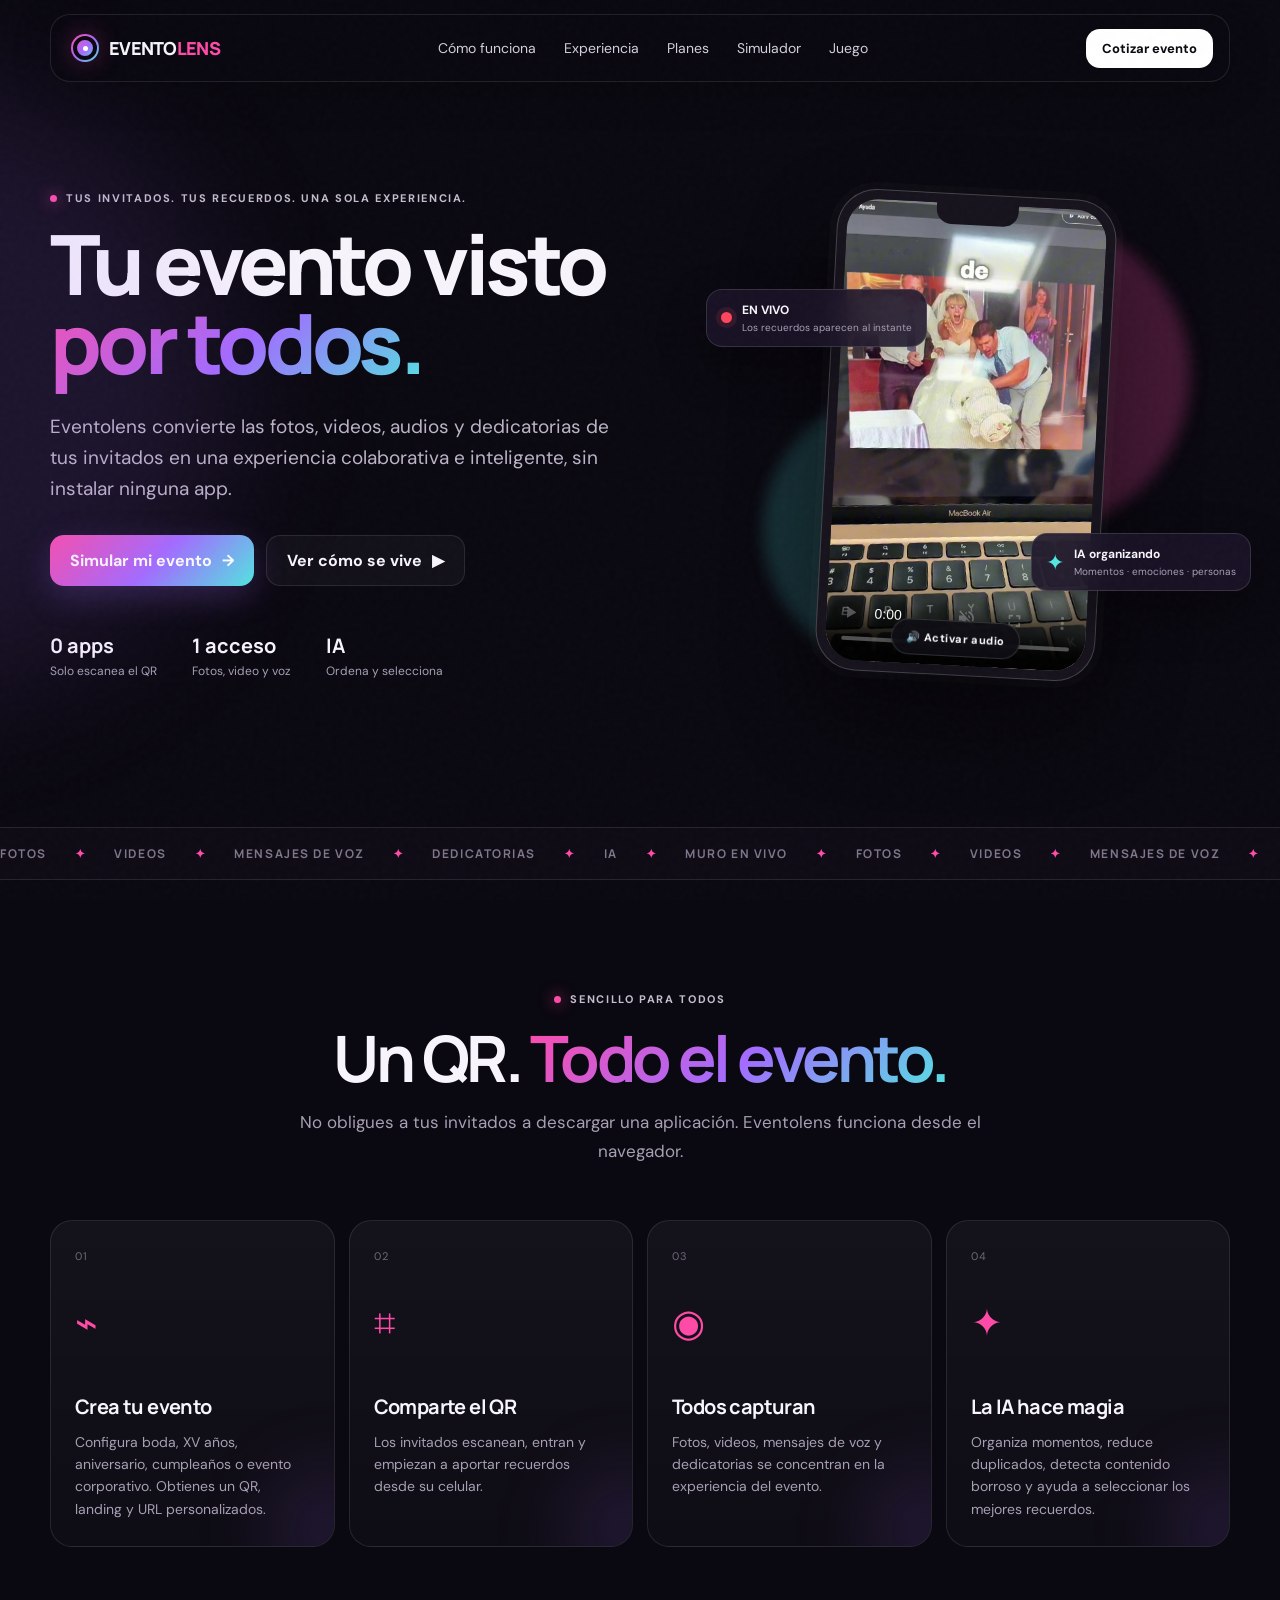
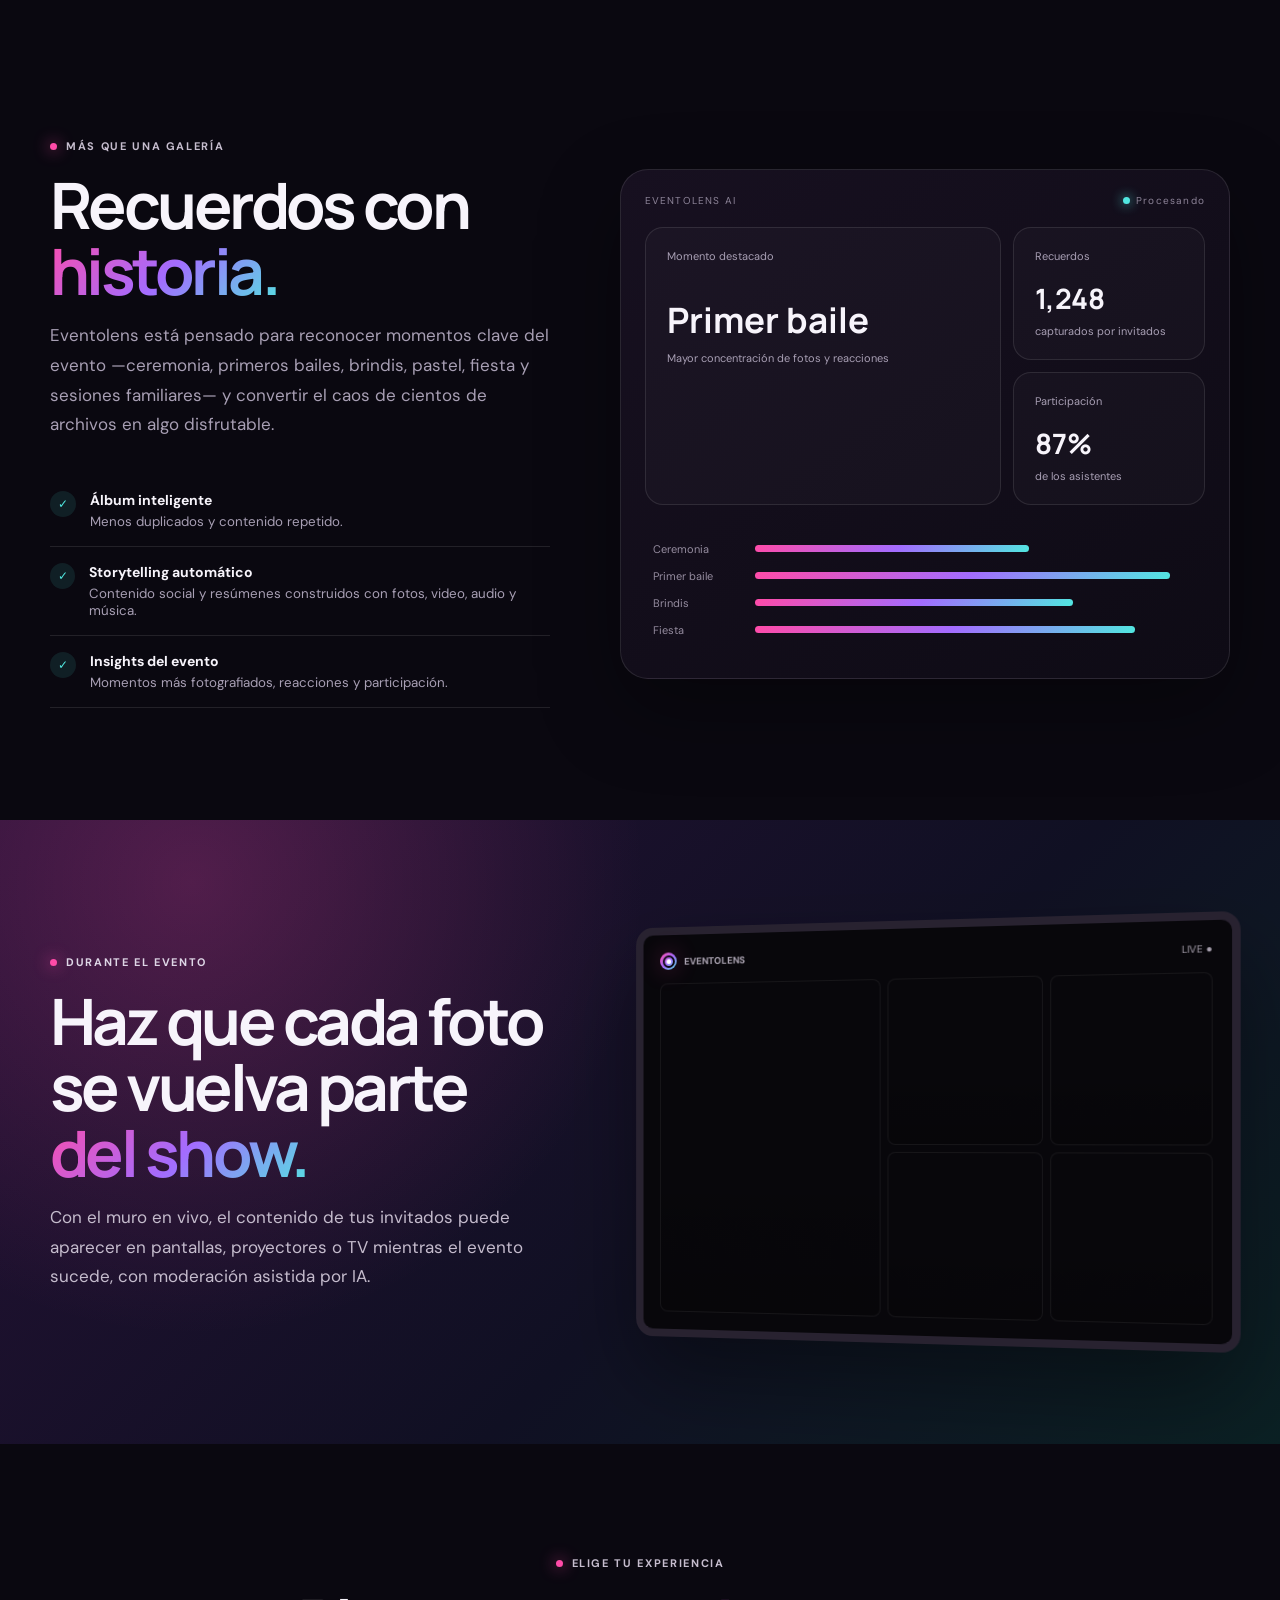
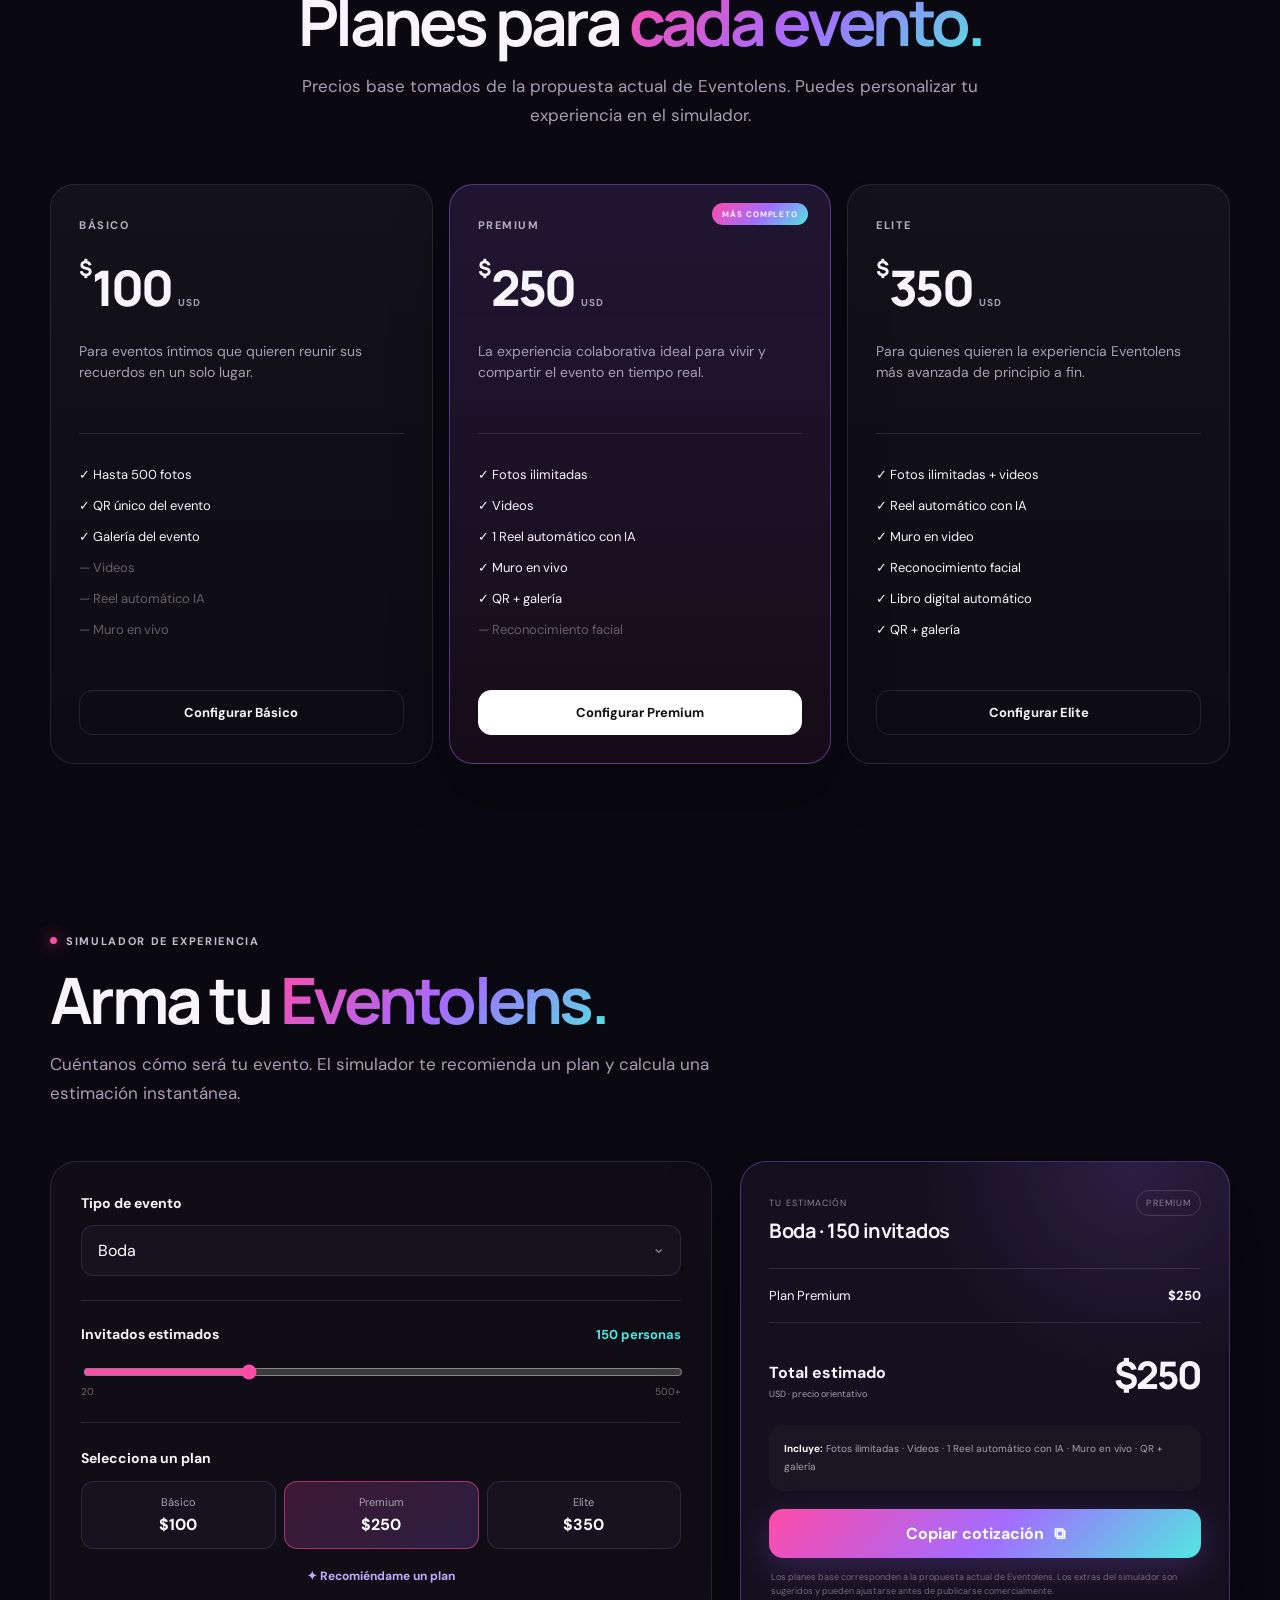
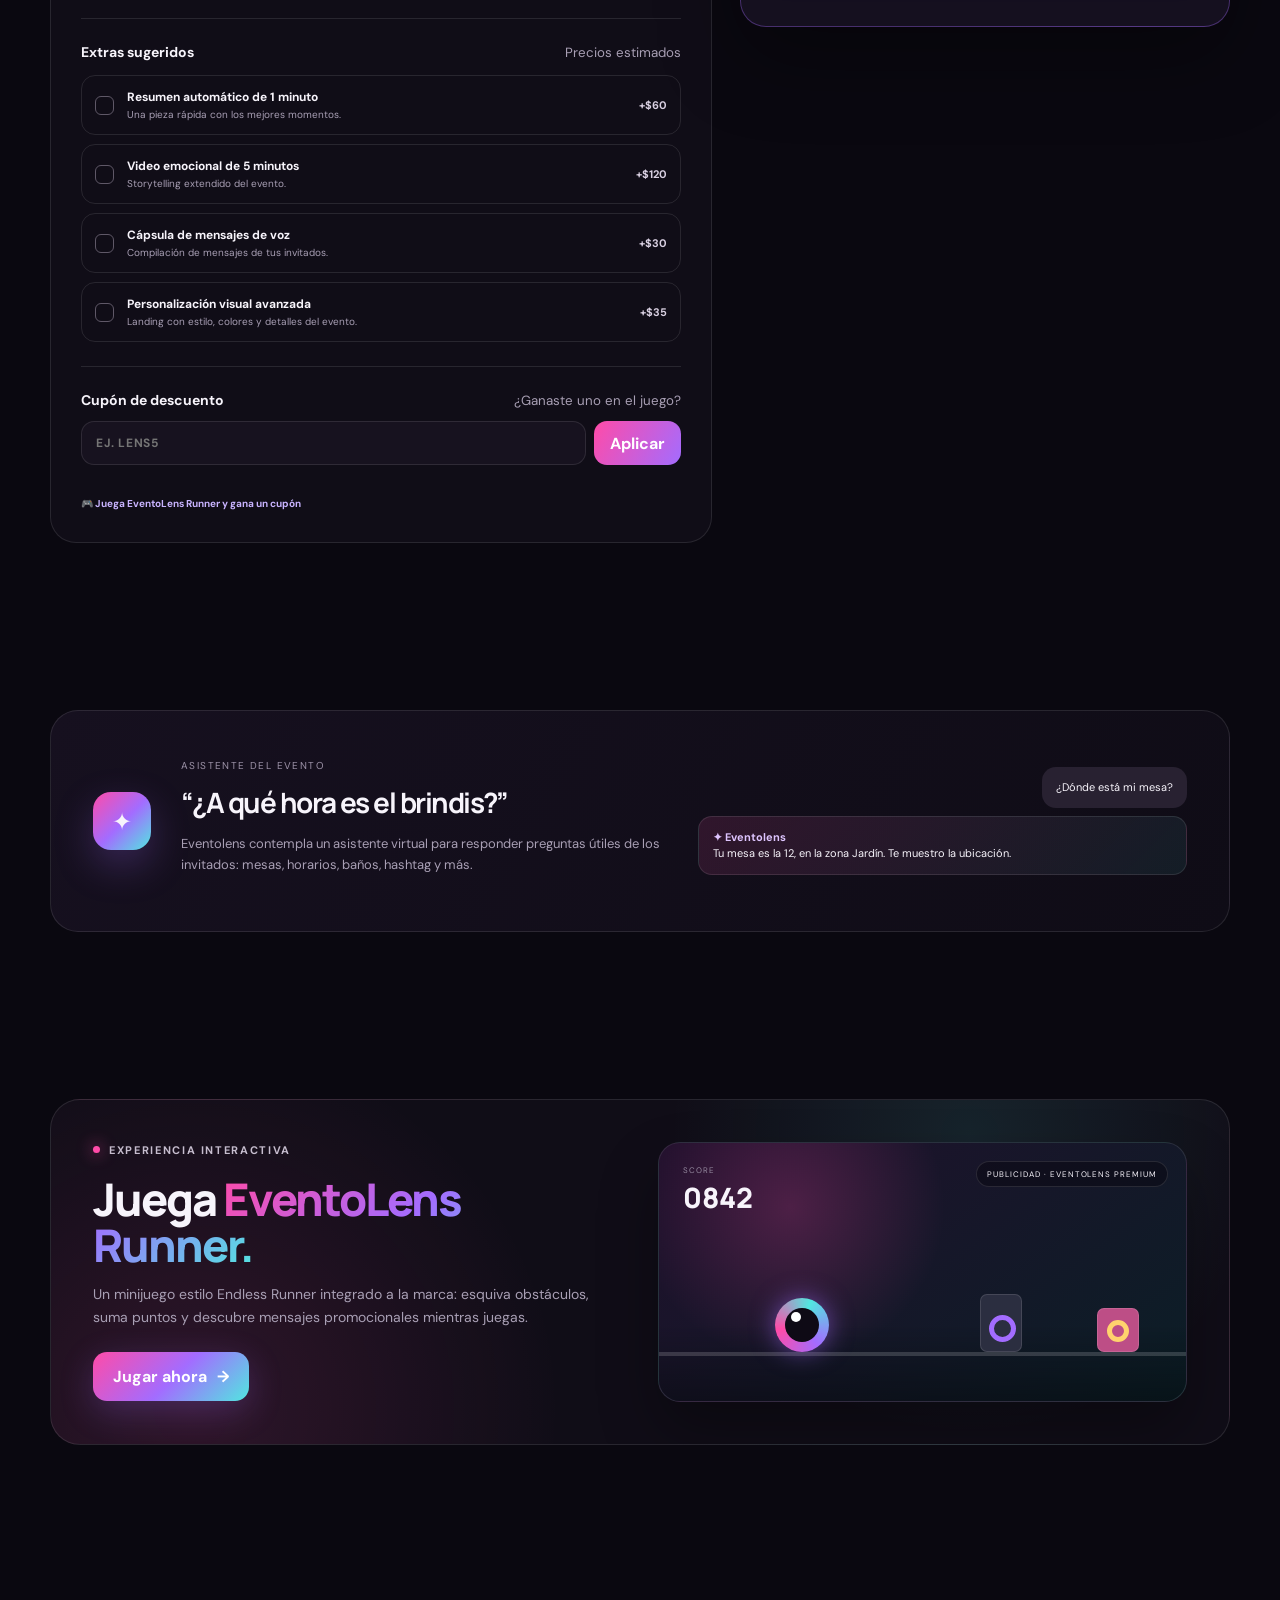
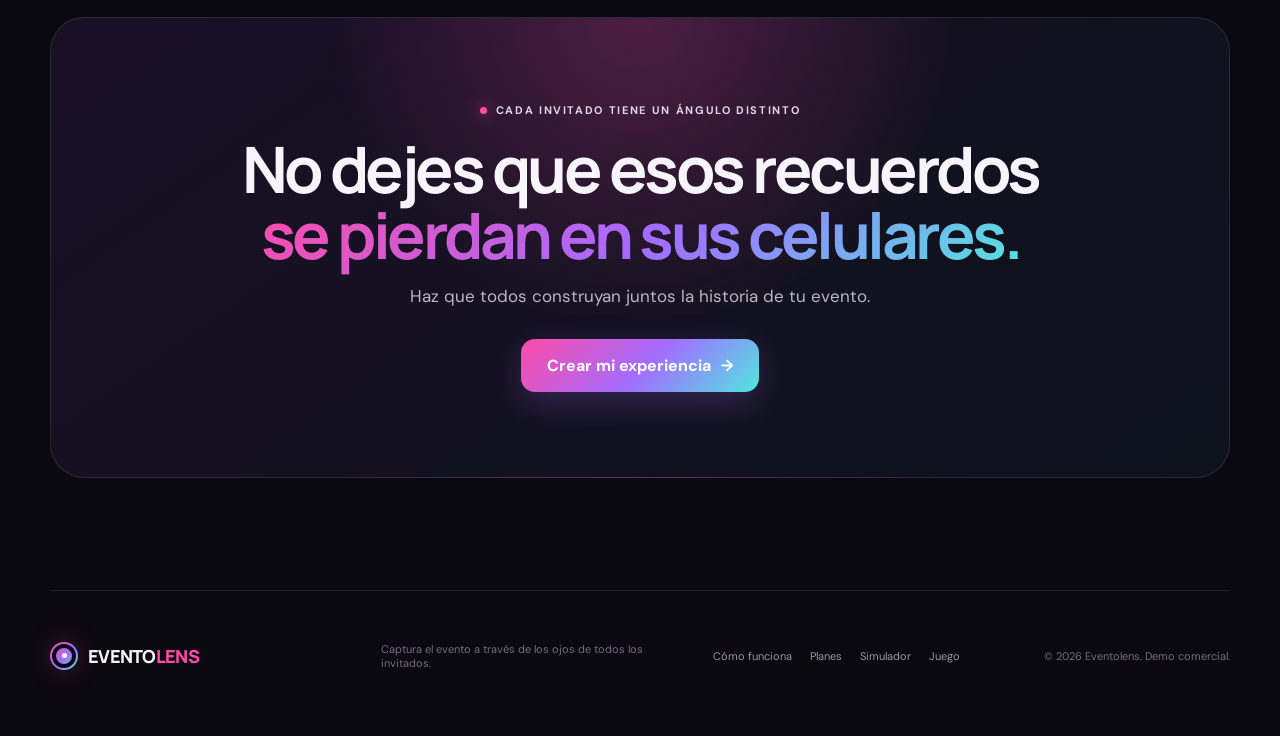
==== commit 01a60604: "Add files via upload" ====
--- a/index.html
+++ b/index.html
@@ -23,6 +23,7 @@
       <a href="#experiencia">Experiencia</a>
       <a href="#planes">Planes</a>
       <a href="#simulador">Simulador</a>
+      <a href="game.html">Juego</a>
     </nav>
     <a class="btn btn-small" href="#simulador">Cotizar evento</a>
     <button class="menu-btn" id="menuBtn" aria-label="Abrir menú" aria-expanded="false">☰</button>
@@ -199,12 +200,23 @@
               <label class="extra"><input type="checkbox" data-extra="branding" data-price="35"><span class="check"></span><div><b>Personalización visual avanzada</b><small>Landing con estilo, colores y detalles del evento.</small></div><strong>+$35</strong></label>
             </div>
           </div>
+
+          <div class="control-block coupon-control">
+            <div class="label-row"><label for="couponInput">Cupón de descuento</label><small>¿Ganaste uno en el juego?</small></div>
+            <div class="coupon-input-row">
+              <input id="couponInput" type="text" inputmode="text" autocomplete="off" placeholder="Ej. LENS5" maxlength="12" />
+              <button id="applyCoupon" type="button">Aplicar</button>
+            </div>
+            <div id="couponStatus" class="coupon-status" aria-live="polite"></div>
+            <a class="play-coupon-link" href="game.html">🎮 Juega EventoLens Runner y gana un cupón</a>
+          </div>
         </div>
 
         <aside class="quote-card">
           <div class="quote-head"><div><span>TU ESTIMACIÓN</span><h3 id="quoteEvent">Boda · 150 invitados</h3></div><span class="quote-badge" id="quotePlanBadge">PREMIUM</span></div>
           <div class="quote-line"><span>Plan <span id="quotePlan">Premium</span></span><strong id="basePrice">$250</strong></div>
           <div id="extrasSummary"></div>
+          <div id="discountLine" class="discount-line hidden"><span>Descuento <b id="discountCode">LENS5</b></span><strong id="discountAmount">−$0</strong></div>
           <div class="quote-total"><div><span>Total estimado</span><small>USD · precio orientativo</small></div><strong id="totalPrice">$250</strong></div>
           <div class="included" id="includedFeatures"></div>
           <button class="btn btn-primary quote-copy" id="copyQuote">Copiar cotización <span>⧉</span></button>
@@ -224,6 +236,23 @@
       </div>
     </section>
 
+
+    <section class="section game-promo" id="juego">
+      <div class="game-promo-card reveal">
+        <div class="game-promo-copy">
+          <div class="eyebrow"><span class="dot"></span> EXPERIENCIA INTERACTIVA</div>
+          <h2>Juega <span>EventoLens Runner.</span></h2>
+          <p>Un minijuego estilo Endless Runner integrado a la marca: esquiva obstáculos, suma puntos y descubre mensajes promocionales mientras juegas.</p>
+          <a class="btn btn-primary" href="game.html">Jugar ahora <span>→</span></a>
+        </div>
+        <div class="game-promo-visual" aria-hidden="true">
+          <div class="runner-track"><div class="runner-logo"><i></i></div><div class="runner-obstacle"></div><div class="runner-obstacle second"></div></div>
+          <div class="runner-score"><span>SCORE</span><b>0842</b></div>
+          <div class="runner-ad">PUBLICIDAD · EVENTOLENS PREMIUM</div>
+        </div>
+      </div>
+    </section>
+
     <section class="section final-cta">
       <div class="cta-box reveal">
         <div class="eyebrow light"><span class="dot"></span> Cada invitado tiene un ángulo distinto</div>
@@ -237,7 +266,7 @@
   <footer>
     <a class="brand" href="#inicio"><span class="brand-mark" aria-hidden="true"><span></span></span><span>EVENTO<span>LENS</span></span></a>
     <p>Captura el evento a través de los ojos de todos los invitados.</p>
-    <div class="footer-links"><a href="#como-funciona">Cómo funciona</a><a href="#planes">Planes</a><a href="#simulador">Simulador</a></div>
+    <div class="footer-links"><a href="#como-funciona">Cómo funciona</a><a href="#planes">Planes</a><a href="#simulador">Simulador</a><a href="game.html">Juego</a></div>
     <small>© <span id="year"></span> Eventolens. Demo comercial.</small>
   </footer>
 
--- a/styles.css
+++ b/styles.css
@@ -16,3 +16,8 @@
 @media(max-width:980px){.nav{display:none}.topbar>.btn{display:none}.menu-btn{display:block}.topbar.menu-open{height:auto;min-height:68px;flex-wrap:wrap;padding-bottom:14px}.topbar.menu-open .nav{display:flex;width:100%;flex-direction:column;gap:0;padding:8px 0}.topbar.menu-open .nav a{padding:10px 0;border-top:1px solid var(--line)}.hero{grid-template-columns:1fr;text-align:center;gap:20px;padding-top:145px}.hero-copy .eyebrow,.hero-actions{justify-content:center}.hero-lead{margin-left:auto;margin-right:auto}.hero-trust{justify-content:center}.hero-visual{min-height:600px}.steps{grid-template-columns:1fr 1fr}.experience-grid,.live-inner,.sim-grid{grid-template-columns:1fr}.price-card.featured{transform:none}.quote-card{position:relative;top:auto}.assistant-card{grid-template-columns:55px 1fr}.chat-preview{grid-column:1/-1}.screen-mock{transform:none}.pricing-grid{grid-template-columns:1fr}.price-card{max-width:580px;width:100%;margin:auto}footer{grid-template-columns:1fr 1fr}.footer-links{justify-content:flex-end}}
 @media(max-width:620px){.section{width:min(100% - 28px,1180px);padding:80px 0}.topbar{top:8px}.hero{padding-top:120px;min-height:0}.hero h1{font-size:53px}.hero-lead{font-size:16px}.hero-trust{gap:20px}.hero-trust strong{font-size:17px}.hero-trust span{font-size:10px}.hero-visual{min-height:540px}.phone{width:240px}.card-live{left:-55px;top:45px}.card-ai{right:-55px;bottom:68px}.floating-card{min-width:170px;padding:10px}.floating-card small{max-width:135px}.section-heading h2,.experience h2,.live-wall h2,.final-cta h2{font-size:40px}.steps{grid-template-columns:1fr}.step{min-height:265px}.step-icon{margin:25px 0 30px}.experience-grid{gap:45px}.board-main{grid-template-columns:1fr}.metric.big{grid-row:auto}.moment-bars div{grid-template-columns:75px 1fr}.live-wall{padding-left:14px;padding-right:14px}.screen-grid{height:240px;grid-template-columns:1.3fr 1fr}.ph3{display:none}.pricing{padding-top:80px}.sim-controls,.quote-card{padding:20px}.plan-switcher{gap:5px}.plan-option{padding:11px 5px}.extra{grid-template-columns:18px 1fr auto;padding:11px 9px;gap:8px}.extra>strong{font-size:10px}.assistant-card{padding:25px 20px;grid-template-columns:1fr}.assistant-icon{width:48px;height:48px}.chat-preview{grid-column:auto}.cta-box{padding:65px 15px}footer{grid-template-columns:1fr;text-align:center}.footer-links{justify-content:center}footer .brand{justify-content:center}.marquee-track{font-size:10px}.hero-actions .btn{width:100%}.sound-hint{bottom:10px;padding:8px 12px;font-size:10px}}
 @media(prefers-reduced-motion:reduce){*{scroll-behavior:auto!important}.marquee-track{animation:none}.reveal{opacity:1;transform:none;transition:none}}
+.game-promo{padding-top:55px}.game-promo-card{display:grid;grid-template-columns:1fr 1fr;gap:35px;align-items:center;border:1px solid var(--line);border-radius:30px;padding:42px;background:radial-gradient(circle at 78% 10%,rgba(81,231,224,.10),transparent 31%),radial-gradient(circle at 12% 90%,rgba(255,75,168,.13),transparent 34%),#100d17;overflow:hidden}.game-promo-copy h2{font:800 45px/1.03 'Manrope';letter-spacing:-.045em;margin:14px 0}.game-promo-copy h2 span{background:var(--gradient);background-clip:text;-webkit-background-clip:text;color:transparent}.game-promo-copy p{color:var(--muted);font-size:14px;line-height:1.7;max-width:540px;margin-bottom:22px}.game-promo-visual{position:relative;min-height:260px;border:1px solid var(--line);border-radius:22px;background:linear-gradient(145deg,#20102c,#0b1e26);overflow:hidden;box-shadow:0 30px 60px rgba(0,0,0,.3)}.game-promo-visual:before{content:'';position:absolute;inset:0;background:linear-gradient(transparent 70%,rgba(0,0,0,.35)),radial-gradient(circle at 25% 25%,rgba(255,75,168,.22),transparent 35%)}.runner-track{position:absolute;left:0;right:0;bottom:45px;height:4px;background:rgba(255,255,255,.16)}.runner-logo{position:absolute;left:22%;bottom:4px;width:54px;height:54px;border-radius:50%;background:conic-gradient(from 20deg,var(--cyan),var(--purple),var(--pink),var(--cyan));display:grid;place-items:center;box-shadow:0 0 25px rgba(163,108,255,.55)}.runner-logo:before{content:'';width:34px;height:34px;border-radius:50%;background:#0e0a15}.runner-logo i{position:absolute;width:10px;height:10px;border-radius:50%;background:#fff;left:16px;top:14px}.runner-obstacle{position:absolute;right:31%;bottom:4px;width:42px;height:58px;border-radius:7px;background:#2b2e40;border:1px solid rgba(255,255,255,.12)}.runner-obstacle:before{content:'';position:absolute;width:17px;height:17px;border:5px solid var(--purple);border-radius:50%;left:8px;top:20px}.runner-obstacle.second{right:9%;height:44px;background:#bd4e86}.runner-obstacle.second:before{border-color:#ffd36d;width:12px;height:12px;left:9px;top:11px}.runner-score{position:absolute;top:22px;left:24px}.runner-score span,.runner-score b{display:block}.runner-score span{font-size:8px;color:#958a9f;letter-spacing:.14em}.runner-score b{font:800 28px 'Manrope';margin-top:3px}.runner-ad{position:absolute;right:18px;top:18px;font-size:8px;letter-spacing:.12em;padding:7px 10px;border:1px solid rgba(255,255,255,.11);background:rgba(8,6,14,.45);border-radius:99px}.game-promo .btn{display:inline-flex}@media(max-width:980px){.game-promo-card{grid-template-columns:1fr}.game-promo-copy{text-align:center}.game-promo-copy .eyebrow{justify-content:center}.game-promo-copy p{margin-left:auto;margin-right:auto}.game-promo-visual{min-height:240px}}@media(max-width:620px){.game-promo-card{padding:22px}.game-promo-copy h2{font-size:36px}.game-promo-visual{min-height:210px}.runner-ad{font-size:7px}.runner-logo{left:18%}}
+
+/* Cupón promocional del juego */
+.coupon-input-row{display:grid;grid-template-columns:1fr auto;gap:8px;margin-top:12px}.coupon-input-row input{min-width:0;border:1px solid var(--line);background:#17121f;color:#fff;border-radius:13px;padding:13px 14px;text-transform:uppercase;outline:none;font:700 12px 'DM Sans';letter-spacing:.05em}.coupon-input-row input:focus{border-color:rgba(163,108,255,.7);box-shadow:0 0 0 3px rgba(163,108,255,.08)}.coupon-input-row button{border:0;border-radius:13px;padding:0 16px;background:linear-gradient(120deg,var(--pink),var(--purple));color:#fff;font-weight:700;cursor:pointer}.coupon-status{min-height:18px;margin-top:8px;font-size:10px;line-height:1.5;color:#8e8499}.coupon-status.ok{color:#9de7c8}.coupon-status.error{color:#ff9dbf}.play-coupon-link{display:inline-block;margin-top:6px;font-size:10px;color:#c9b4ff;text-decoration:none;font-weight:700}.discount-line{display:flex;justify-content:space-between;padding:13px 0;border-bottom:1px solid var(--line);font-size:12px;color:#b8e7d4}.discount-line b{color:#ffd45c;margin-left:4px}.discount-line strong{color:#9de7c8}.discount-line.hidden{display:none}
+@media(max-width:620px){.coupon-input-row{grid-template-columns:1fr auto}.coupon-input-row input{padding:12px}.coupon-input-row button{padding:0 13px}}
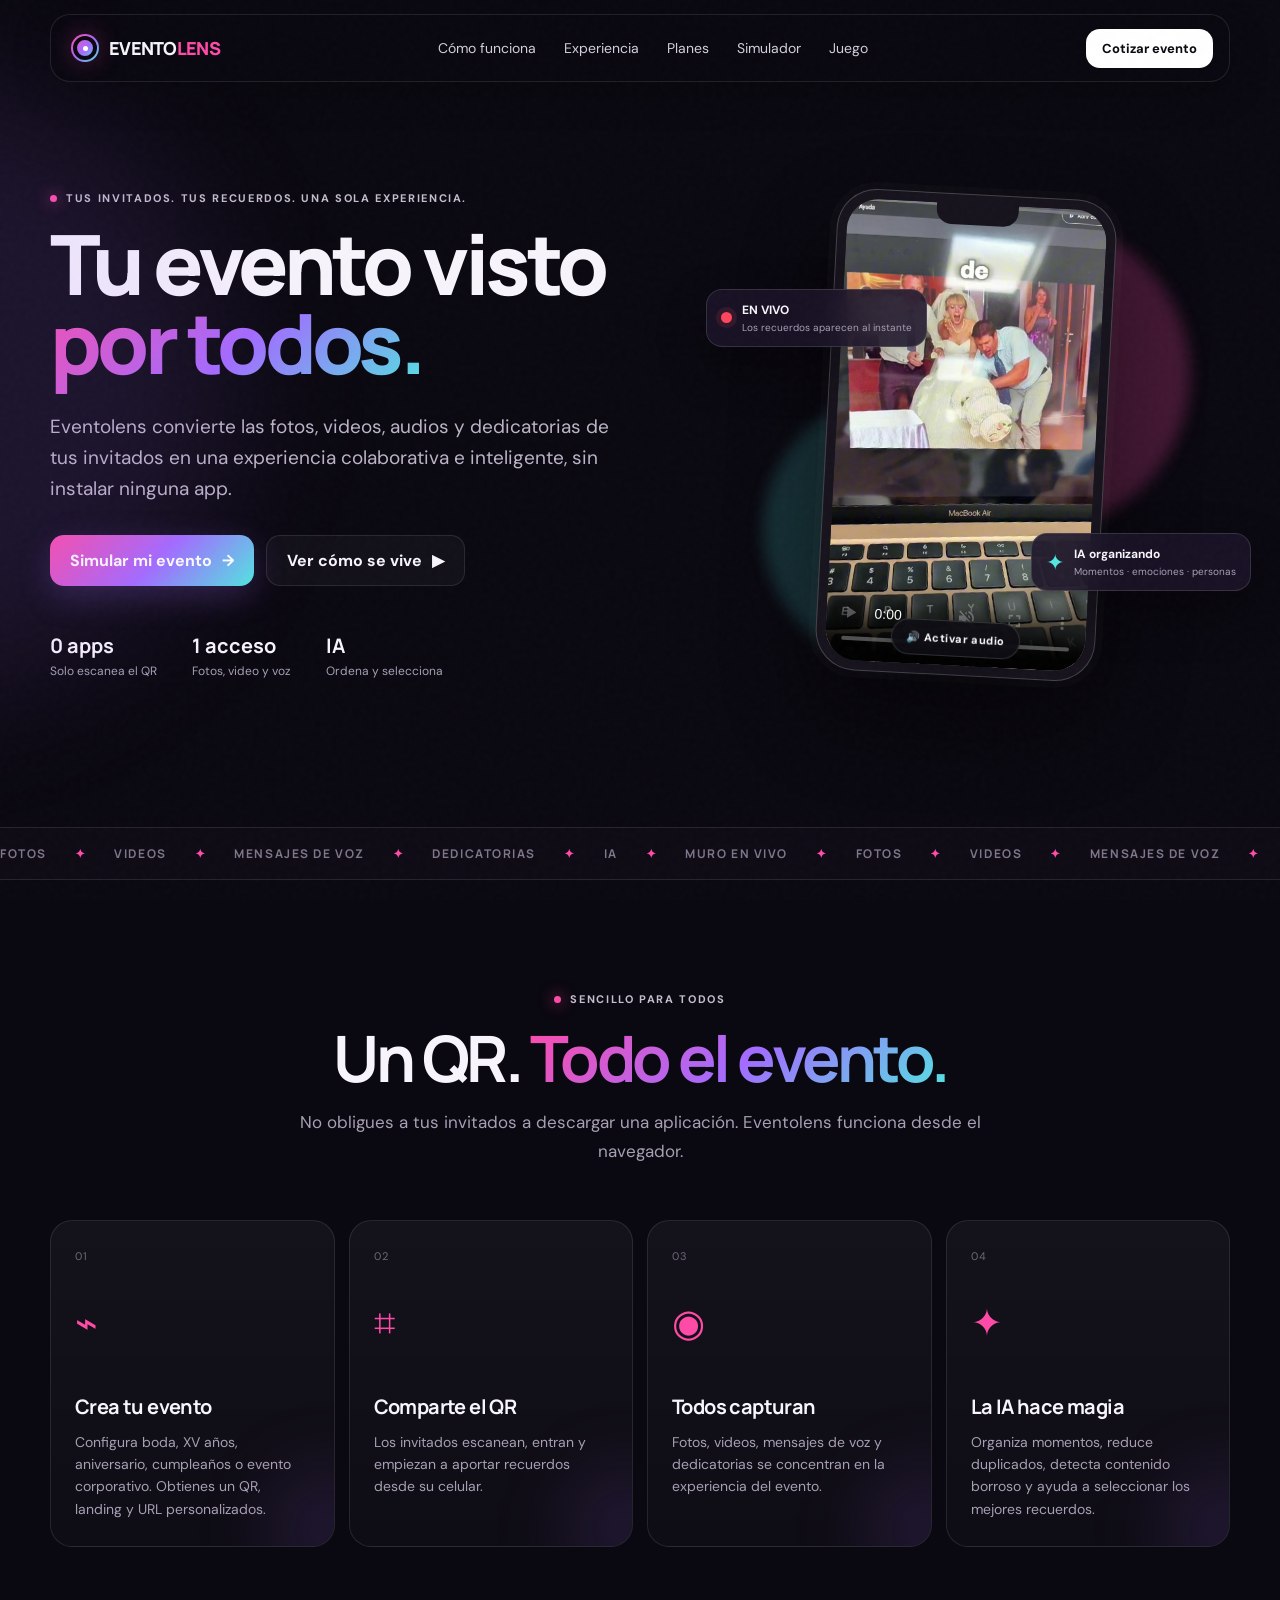
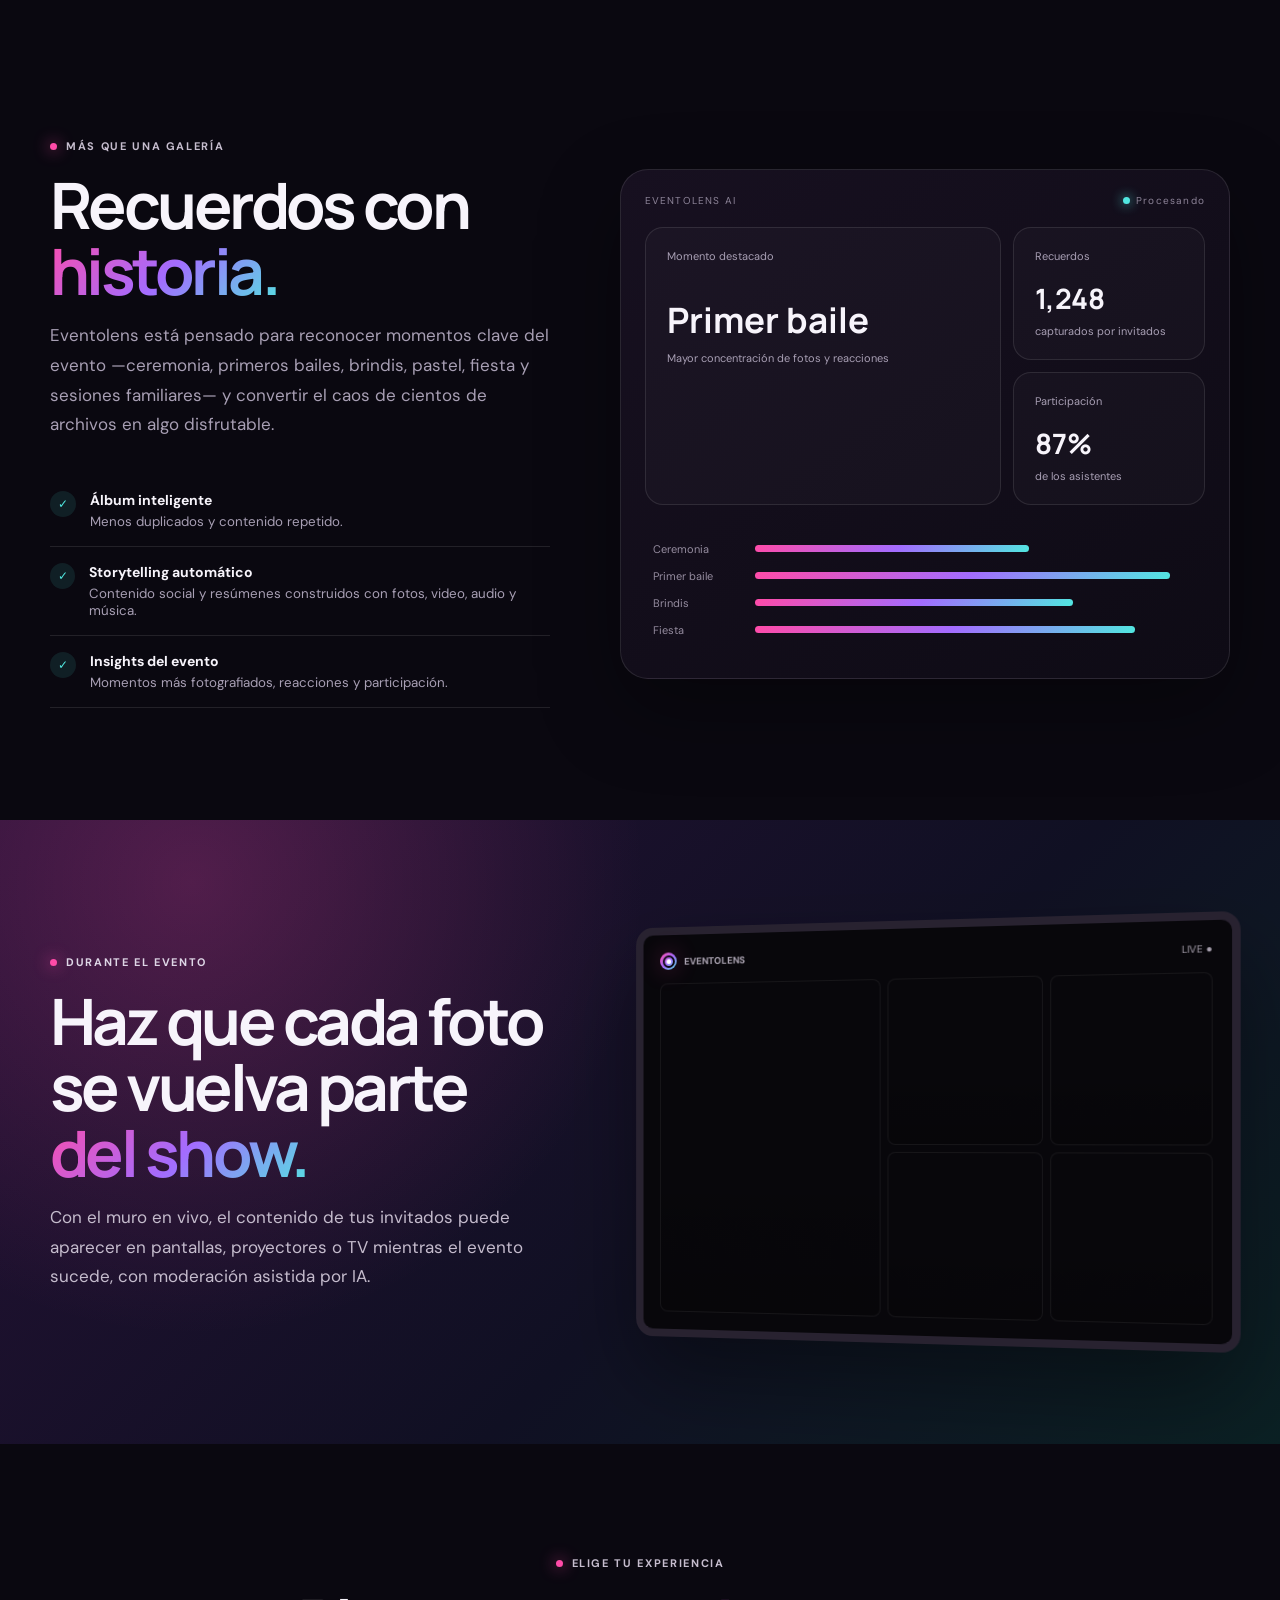
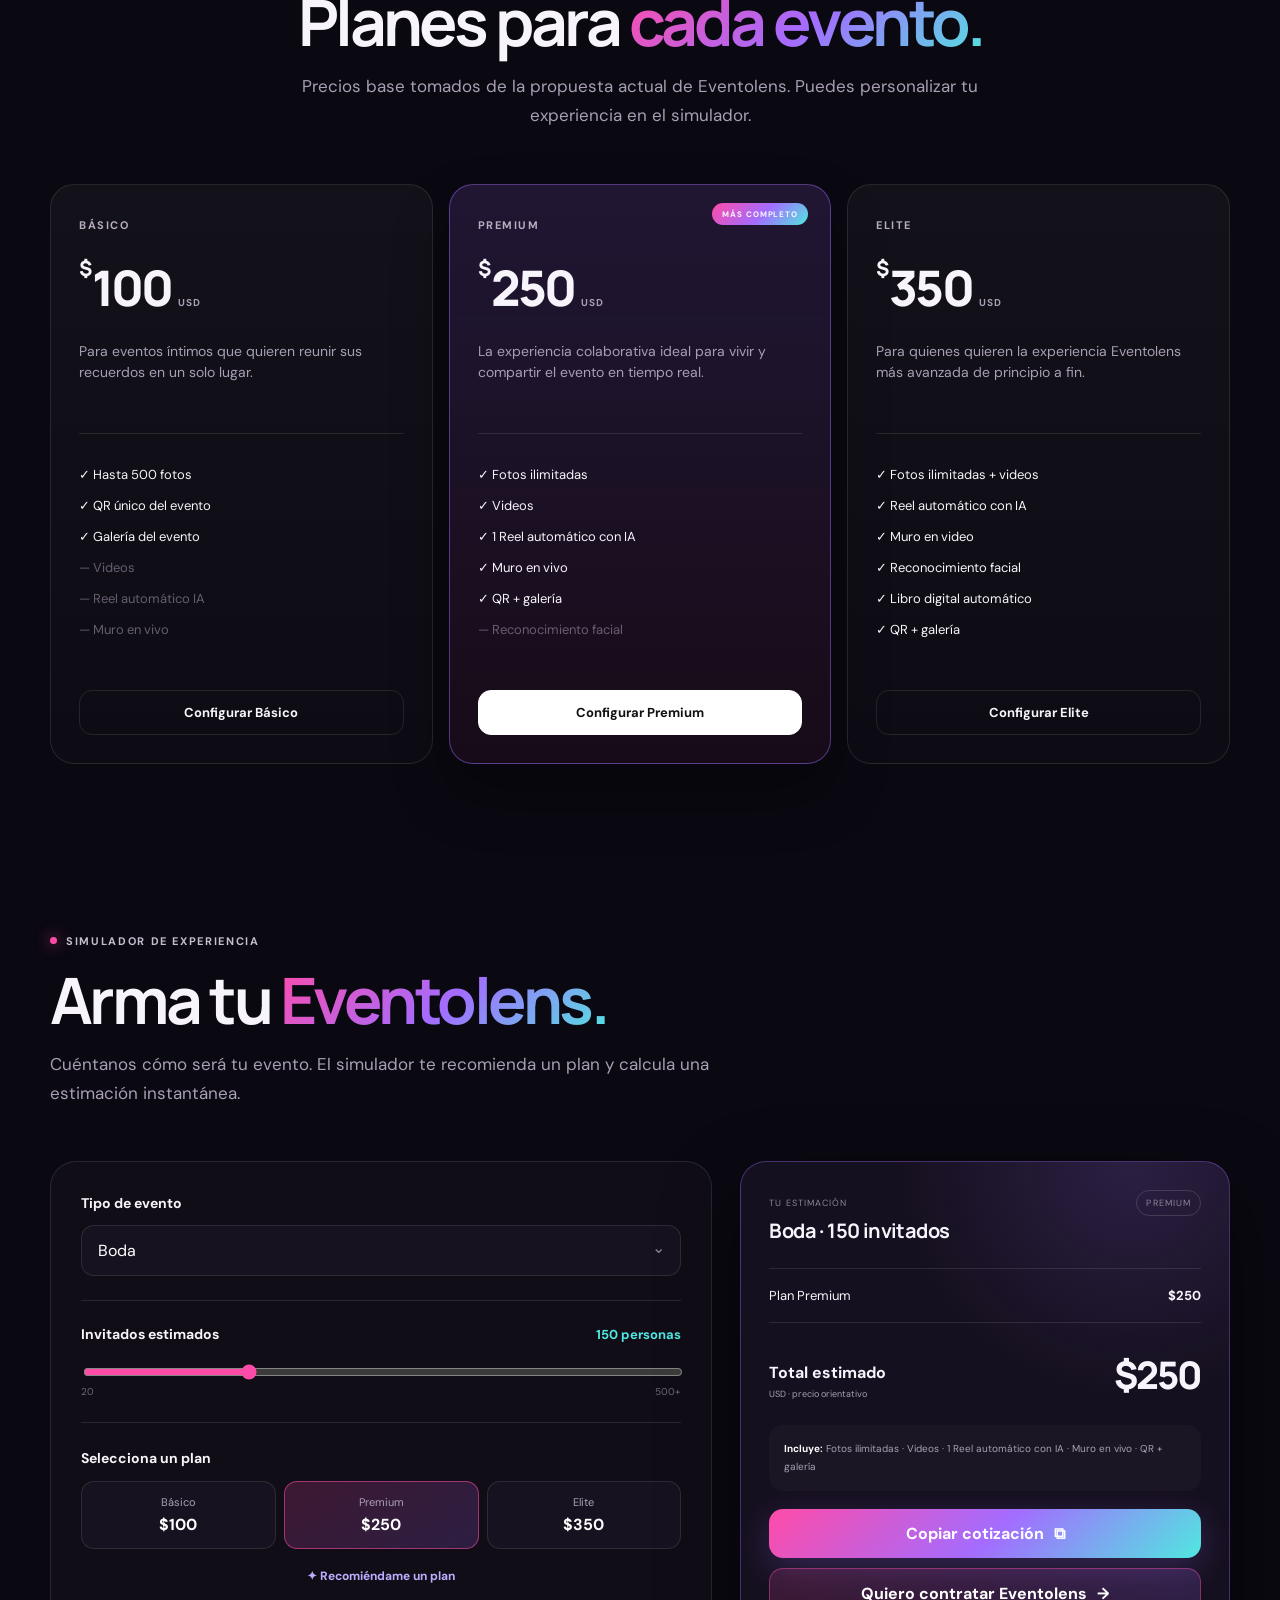
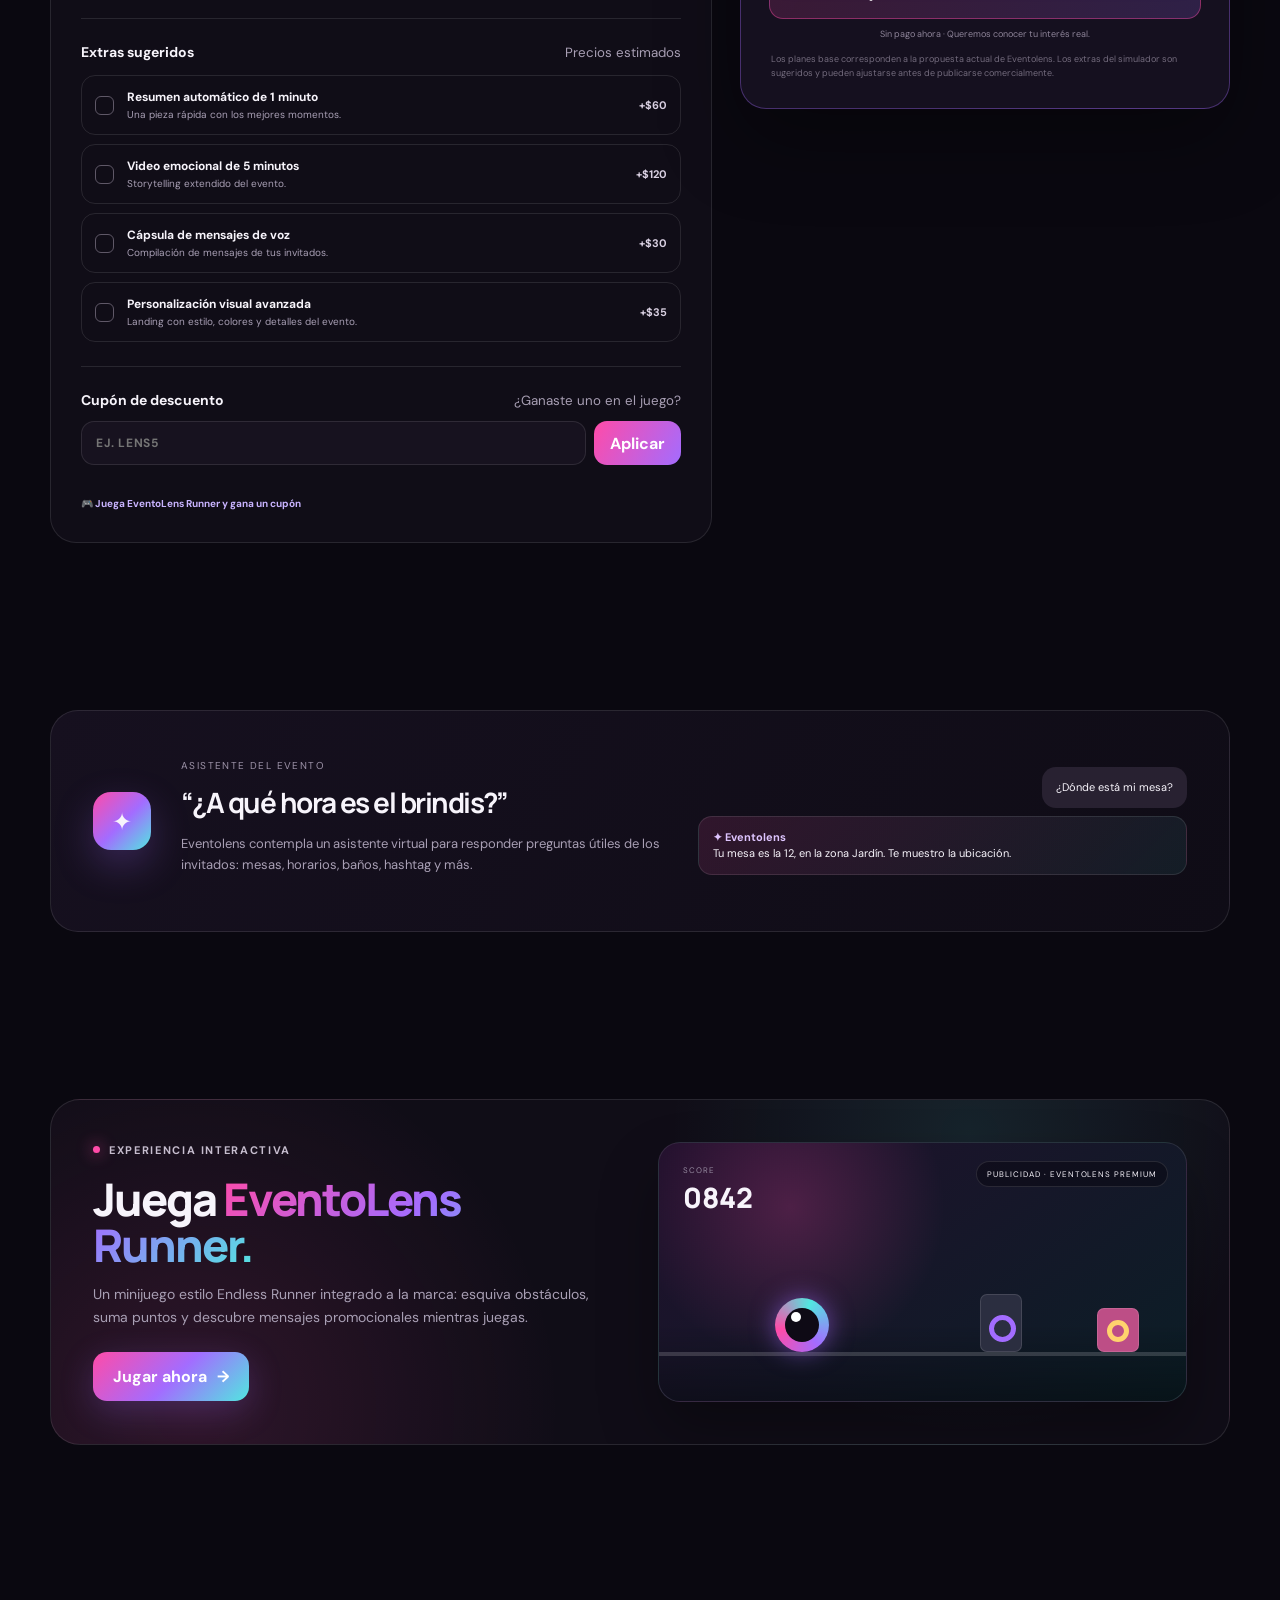
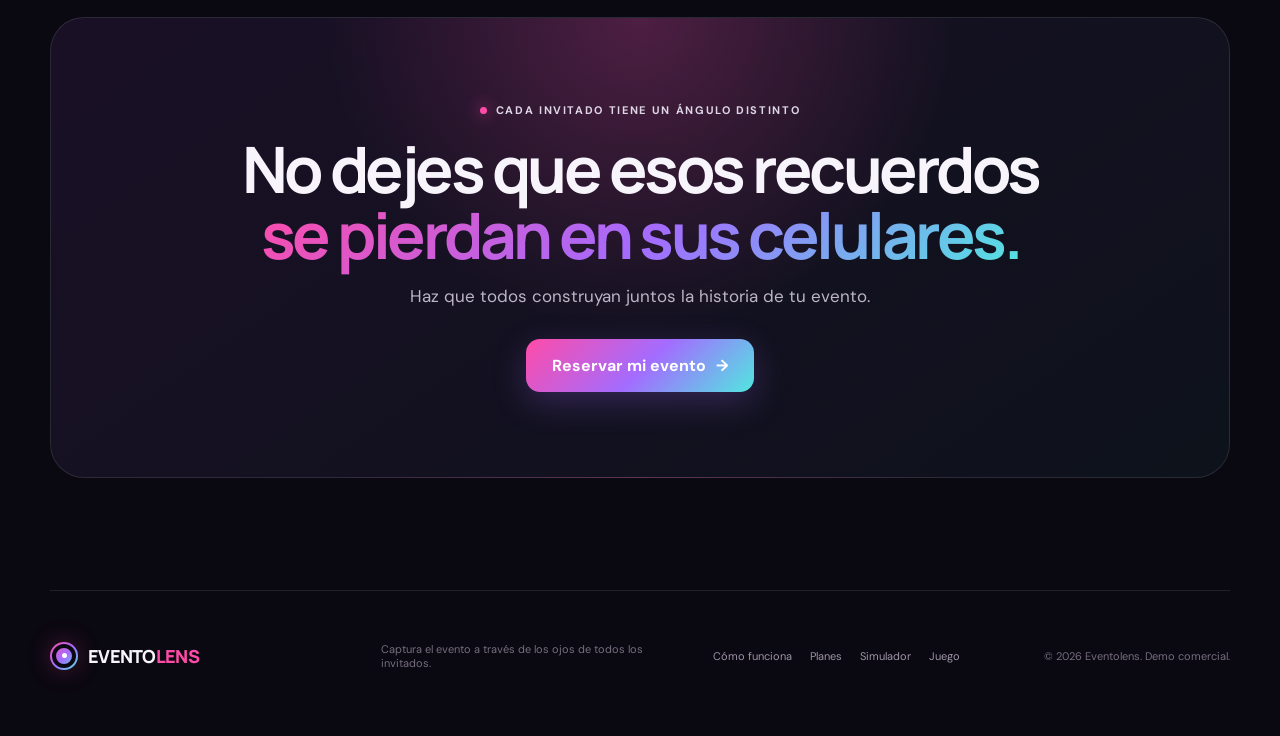
==== commit ad445b37: "Add files via upload" ====
--- a/index.html
+++ b/index.html
@@ -220,6 +220,8 @@
           <div class="quote-total"><div><span>Total estimado</span><small>USD · precio orientativo</small></div><strong id="totalPrice">$250</strong></div>
           <div class="included" id="includedFeatures"></div>
           <button class="btn btn-primary quote-copy" id="copyQuote">Copiar cotización <span>⧉</span></button>
+          <button class="btn reserve-btn" id="reserveEvent" type="button">Quiero contratar Eventolens <span>→</span></button>
+          <p class="reserve-note">Sin pago ahora · Queremos conocer tu interés real.</p>
           <p class="fineprint">Los planes base corresponden a la propuesta actual de Eventolens. Los extras del simulador son sugeridos y pueden ajustarse antes de publicarse comercialmente.</p>
         </aside>
       </div>
@@ -258,7 +260,7 @@
         <div class="eyebrow light"><span class="dot"></span> Cada invitado tiene un ángulo distinto</div>
         <h2>No dejes que esos recuerdos<br><span>se pierdan en sus celulares.</span></h2>
         <p>Haz que todos construyan juntos la historia de tu evento.</p>
-        <a class="btn btn-primary big-btn" href="#simulador">Crear mi experiencia <span>→</span></a>
+        <button class="btn btn-primary big-btn fake-door-trigger" type="button">Reservar mi evento <span>→</span></button>
       </div>
     </section>
   </main>
@@ -270,7 +272,100 @@
     <small>© <span id="year"></span> Eventolens. Demo comercial.</small>
   </footer>
 
+  <div class="fake-door-modal" id="fakeDoorModal" aria-hidden="true">
+    <div class="fake-door-backdrop" data-close-fake-door></div>
+    <section class="fake-door-dialog" role="dialog" aria-modal="true" aria-labelledby="fakeDoorTitle">
+      <button class="modal-close" type="button" aria-label="Cerrar" data-close-fake-door>×</button>
+
+      <div class="fake-door-intro" id="fakeDoorIntro">
+        <div class="launch-pill">LANZAMIENTO LIMITADO</div>
+        <div class="modal-brand"><span class="brand-mark" aria-hidden="true"><span></span></span><span>EVENTO<span>LENS</span></span></div>
+        <h2 id="fakeDoorTitle">¡Gracias por querer reservar Eventolens!</h2>
+        <p>Estamos validando nuestra próxima etapa comercial y todavía no habilitamos el pago en línea. Tu interés nos ayuda a saber qué experiencias lanzar primero.</p>
+        <div class="launch-offer"><strong>20% DE DESCUENTO</strong><span>para quienes participen en esta prueba comercial.</span></div>
+        <button class="btn btn-primary modal-primary" id="startSurvey" type="button">Responder y obtener mi 20% <span>→</span></button>
+        <small>Te tomará menos de 1 minuto. No se realizará ningún cobro.</small>
+      </div>
+
+      <form class="experiment-form hidden" id="experimentForm">
+        <div class="survey-progress"><span>PREFERENCIAS DE TU EVENTO</span><b>Encuesta breve</b></div>
+        <div class="survey-summary" id="surveySummary"></div>
+
+        <div class="form-grid two-cols">
+          <label class="field"><span>Nombre <em>opcional</em></span><input type="text" name="name" autocomplete="name" placeholder="Tu nombre"></label>
+          <label class="field"><span>Fecha aproximada del evento</span><input type="date" name="event_date"></label>
+        </div>
+
+        <fieldset class="field-group">
+          <legend>Después de ver Eventolens, ¿qué tan probable sería que lo contrataras?</legend>
+          <div class="choice-grid five">
+            <label><input type="radio" name="purchase_intent" value="1 - Nada probable" required><span>1<small>Nada</small></span></label>
+            <label><input type="radio" name="purchase_intent" value="2 - Poco probable"><span>2<small>Poco</small></span></label>
+            <label><input type="radio" name="purchase_intent" value="3 - Tal vez"><span>3<small>Tal vez</small></span></label>
+            <label><input type="radio" name="purchase_intent" value="4 - Probable"><span>4<small>Sí</small></span></label>
+            <label><input type="radio" name="purchase_intent" value="5 - Muy probable"><span>5<small>Mucho</small></span></label>
+          </div>
+        </fieldset>
+
+        <label class="field"><span>¿Qué función te interesa más?</span>
+          <select name="favorite_feature" required>
+            <option value="" selected disabled>Selecciona una opción</option>
+            <option>Galería colaborativa por QR</option>
+            <option>Fotos y videos de todos los invitados</option>
+            <option>Reel automático con IA</option>
+            <option>Muro en vivo durante el evento</option>
+            <option>Reconocimiento facial</option>
+            <option>Libro digital automático</option>
+          </select>
+        </label>
+
+        <label class="field"><span>¿Qué rango considerarías razonable pagar por una experiencia como Eventolens?</span>
+          <select name="expected_budget" required>
+            <option value="" selected disabled>Selecciona un rango</option>
+            <option>Menos de $100 USD</option>
+            <option>$100 – $199 USD</option>
+            <option>$200 – $299 USD</option>
+            <option>$300 – $399 USD</option>
+            <option>$400 USD o más</option>
+          </select>
+        </label>
+
+        <label class="field"><span>¿Qué podría impedir que lo contrataras? <em>opcional</em></span><textarea name="objection" rows="3" placeholder="Precio, dudas, funciones, no tengo evento próximo, etc."></textarea></label>
+
+        <div class="form-grid two-cols">
+          <label class="field"><span>Correo <em>opcional</em></span><input type="email" name="email" autocomplete="email" placeholder="correo@ejemplo.com"></label>
+          <label class="field"><span>WhatsApp <em>opcional</em></span><input type="tel" name="whatsapp" autocomplete="tel" placeholder="+52 998..."></label>
+        </div>
+
+        <label class="consent-line"><input type="checkbox" name="contact_permission" value="Sí"><span>Acepto que Eventolens me contacte sobre el lanzamiento y promociones. <b>Opcional.</b></span></label>
+
+        <input type="hidden" name="event_type" id="formEventType">
+        <input type="hidden" name="guests" id="formGuests">
+        <input type="hidden" name="plan" id="formPlan">
+        <input type="hidden" name="estimated_total" id="formTotal">
+        <input type="hidden" name="coupon_before_survey" id="formCoupon">
+        <input type="hidden" name="source" value="Landing Page Eventolens - Fake Door">
+
+        <button class="btn btn-primary modal-primary" type="submit" id="submitSurvey">Enviar respuestas y obtener mi 20% <span>→</span></button>
+        <p class="form-privacy">Tus respuestas se utilizarán únicamente para evaluar el interés comercial en Eventolens.</p>
+      </form>
+
+      <div class="survey-success hidden" id="surveySuccess">
+        <div class="success-icon">✓</div>
+        <div class="eyebrow"><span class="dot"></span> RESPUESTA REGISTRADA</div>
+        <h2>Tu descuento de lanzamiento está listo.</h2>
+        <p>Gracias por ayudarnos a validar Eventolens. Tu cupón para esta prueba es:</p>
+        <button class="launch-code" id="launchCode" type="button" title="Copiar cupón">LANZA20</button>
+        <span class="success-help">20% de descuento · toca el código para copiarlo</span>
+        <button class="btn btn-primary modal-primary" id="applyLaunchCoupon" type="button">Ver mi precio con 20% <span>→</span></button>
+      </div>
+    </section>
+  </div>
+
+  <div class="admin-status" id="adminStatus" hidden></div>
+
   <div class="toast" id="toast" role="status">Cotización copiada ✓</div>
+  <script src="experiment-config.js"></script>
   <script src="script.js"></script>
 </body>
 </html>
--- a/styles.css
+++ b/styles.css
@@ -21,3 +21,8 @@
 /* Cupón promocional del juego */
 .coupon-input-row{display:grid;grid-template-columns:1fr auto;gap:8px;margin-top:12px}.coupon-input-row input{min-width:0;border:1px solid var(--line);background:#17121f;color:#fff;border-radius:13px;padding:13px 14px;text-transform:uppercase;outline:none;font:700 12px 'DM Sans';letter-spacing:.05em}.coupon-input-row input:focus{border-color:rgba(163,108,255,.7);box-shadow:0 0 0 3px rgba(163,108,255,.08)}.coupon-input-row button{border:0;border-radius:13px;padding:0 16px;background:linear-gradient(120deg,var(--pink),var(--purple));color:#fff;font-weight:700;cursor:pointer}.coupon-status{min-height:18px;margin-top:8px;font-size:10px;line-height:1.5;color:#8e8499}.coupon-status.ok{color:#9de7c8}.coupon-status.error{color:#ff9dbf}.play-coupon-link{display:inline-block;margin-top:6px;font-size:10px;color:#c9b4ff;text-decoration:none;font-weight:700}.discount-line{display:flex;justify-content:space-between;padding:13px 0;border-bottom:1px solid var(--line);font-size:12px;color:#b8e7d4}.discount-line b{color:#ffd45c;margin-left:4px}.discount-line strong{color:#9de7c8}.discount-line.hidden{display:none}
 @media(max-width:620px){.coupon-input-row{grid-template-columns:1fr auto}.coupon-input-row input{padding:12px}.coupon-input-row button{padding:0 13px}}
+
+
+/* ===== Fake Door / Experimento comercial ===== */
+.reserve-btn{width:100%;margin-top:10px;border:1px solid rgba(255,75,168,.42);background:linear-gradient(120deg,rgba(255,75,168,.16),rgba(163,108,255,.18));color:#fff;justify-content:center;cursor:pointer}.reserve-btn:hover{border-color:rgba(255,75,168,.8);transform:translateY(-1px)}.reserve-note{text-align:center;margin:9px 0 0;color:#8e8499;font-size:9px}.fake-door-modal{position:fixed;inset:0;z-index:1000;display:none;place-items:center;padding:22px}.fake-door-modal.open{display:grid}.fake-door-backdrop{position:absolute;inset:0;background:rgba(5,4,9,.82);backdrop-filter:blur(12px)}.fake-door-dialog{position:relative;z-index:1;width:min(720px,100%);max-height:min(90vh,860px);overflow:auto;border:1px solid rgba(255,255,255,.12);border-radius:28px;background:radial-gradient(circle at 20% 0%,rgba(255,75,168,.17),transparent 31%),radial-gradient(circle at 100% 100%,rgba(81,231,224,.10),transparent 35%),#110d18;box-shadow:0 40px 110px rgba(0,0,0,.58);padding:36px}.modal-close{position:absolute;right:18px;top:15px;width:38px;height:38px;border-radius:50%;border:1px solid rgba(255,255,255,.12);background:rgba(255,255,255,.04);color:#fff;font-size:24px;cursor:pointer}.fake-door-intro{text-align:center;padding:10px 20px 4px}.launch-pill{display:inline-flex;padding:7px 11px;border-radius:999px;background:rgba(255,75,168,.12);border:1px solid rgba(255,75,168,.28);color:#ffc5df;font-size:9px;font-weight:800;letter-spacing:.15em}.modal-brand{display:flex;align-items:center;justify-content:center;gap:9px;margin:26px 0 18px;font:800 13px 'Manrope';letter-spacing:.04em}.modal-brand>span:last-child>span{color:#be92ff}.fake-door-intro h2,.survey-success h2{font:800 clamp(30px,5vw,46px)/1.04 'Manrope';letter-spacing:-.045em;max-width:620px;margin:0 auto 14px}.fake-door-intro>p,.survey-success>p{color:#b7aebe;line-height:1.7;font-size:14px;max-width:590px;margin:0 auto}.launch-offer{margin:24px auto;padding:20px;border:1px solid rgba(163,108,255,.25);border-radius:18px;background:linear-gradient(135deg,rgba(255,75,168,.08),rgba(81,231,224,.05));max-width:520px}.launch-offer strong,.launch-offer span{display:block}.launch-offer strong{font:800 28px 'Manrope';background:var(--gradient);-webkit-background-clip:text;background-clip:text;color:transparent}.launch-offer span{font-size:11px;color:#a89fae;margin-top:5px}.modal-primary{display:flex;width:100%;max-width:520px;justify-content:center;margin:16px auto 8px;cursor:pointer}.fake-door-intro>small{display:block;color:#716a79;font-size:9px}.hidden{display:none!important}.modal-open{overflow:hidden}.survey-progress{display:flex;justify-content:space-between;gap:18px;padding:2px 0 18px;border-bottom:1px solid var(--line)}.survey-progress span{color:#9b91a4;font-size:9px;letter-spacing:.14em}.survey-progress b{font-size:11px}.survey-summary{margin:18px 0 8px;padding:14px 16px;border-radius:14px;background:rgba(255,255,255,.035);border:1px solid var(--line)}.survey-summary b,.survey-summary span{display:block}.survey-summary b{font-size:13px}.survey-summary span{font-size:10px;color:#958b9f;margin-top:4px}.experiment-form{padding-top:6px}.form-grid{display:grid;gap:12px}.two-cols{grid-template-columns:1fr 1fr}.field{display:block;margin-top:16px}.field>span{display:block;font-size:11px;font-weight:700;margin-bottom:8px;color:#d8d0df}.field em{font-style:normal;color:#786f82;font-weight:500;font-size:9px}.field input,.field select,.field textarea{width:100%;border:1px solid var(--line);background:#17121f;color:#fff;border-radius:13px;padding:13px 14px;outline:none;font:500 12px 'DM Sans'}.field textarea{resize:vertical;min-height:82px}.field input:focus,.field select:focus,.field textarea:focus{border-color:rgba(163,108,255,.72);box-shadow:0 0 0 3px rgba(163,108,255,.08)}.field-group{border:0;padding:0;margin:20px 0 0}.field-group legend{font-size:11px;font-weight:700;color:#d8d0df;margin-bottom:10px}.choice-grid{display:grid;gap:8px}.choice-grid.five{grid-template-columns:repeat(5,1fr)}.choice-grid label{cursor:pointer}.choice-grid input{display:none}.choice-grid label>span{display:grid;place-items:center;min-height:66px;border:1px solid var(--line);border-radius:13px;background:#17121f;font:800 18px 'Manrope';transition:.2s}.choice-grid label>span small{font:500 8px 'DM Sans';color:#867d90;margin-top:2px}.choice-grid input:checked+span{border-color:rgba(255,75,168,.75);background:linear-gradient(145deg,rgba(255,75,168,.18),rgba(163,108,255,.16));box-shadow:0 0 0 3px rgba(255,75,168,.06)}.consent-line{display:flex;gap:9px;align-items:flex-start;margin:18px 0;color:#998fa2;font-size:9px;line-height:1.5}.consent-line input{margin-top:2px;accent-color:var(--pink)}.consent-line b{color:#c7bdce}.form-privacy{text-align:center;color:#6f6777;font-size:9px;line-height:1.5}.survey-success{text-align:center;padding:24px 10px 10px}.success-icon{width:62px;height:62px;border-radius:50%;margin:0 auto 18px;display:grid;place-items:center;font-size:28px;font-weight:800;background:linear-gradient(135deg,#75e5c7,#6bc8ff);color:#071410;box-shadow:0 15px 38px rgba(81,231,224,.18)}.survey-success .eyebrow{justify-content:center;margin-bottom:16px}.launch-code{display:block;margin:25px auto 7px;padding:14px 24px;border:1px dashed rgba(255,212,92,.55);border-radius:14px;background:rgba(255,212,92,.07);color:#ffd45c;font:800 25px 'Manrope';letter-spacing:.12em;cursor:pointer}.success-help{display:block;color:#817888;font-size:9px}.admin-status{position:fixed;z-index:1200;right:12px;bottom:12px;padding:9px 12px;border-radius:999px;background:#0b0910;color:#fff;border:1px solid rgba(255,255,255,.15);font-size:9px;box-shadow:0 12px 30px rgba(0,0,0,.4)}
+@media(max-width:620px){.fake-door-modal{padding:8px}.fake-door-dialog{border-radius:20px;padding:24px 16px;max-height:96vh}.fake-door-intro{padding:12px 2px 2px}.fake-door-intro h2,.survey-success h2{font-size:31px}.two-cols{grid-template-columns:1fr}.choice-grid.five{grid-template-columns:repeat(5,minmax(0,1fr));gap:5px}.choice-grid label>span{min-height:58px;font-size:16px;border-radius:10px}.choice-grid label>span small{font-size:7px}.modal-close{right:10px;top:9px}.launch-offer strong{font-size:24px}.survey-progress{padding-right:40px}}
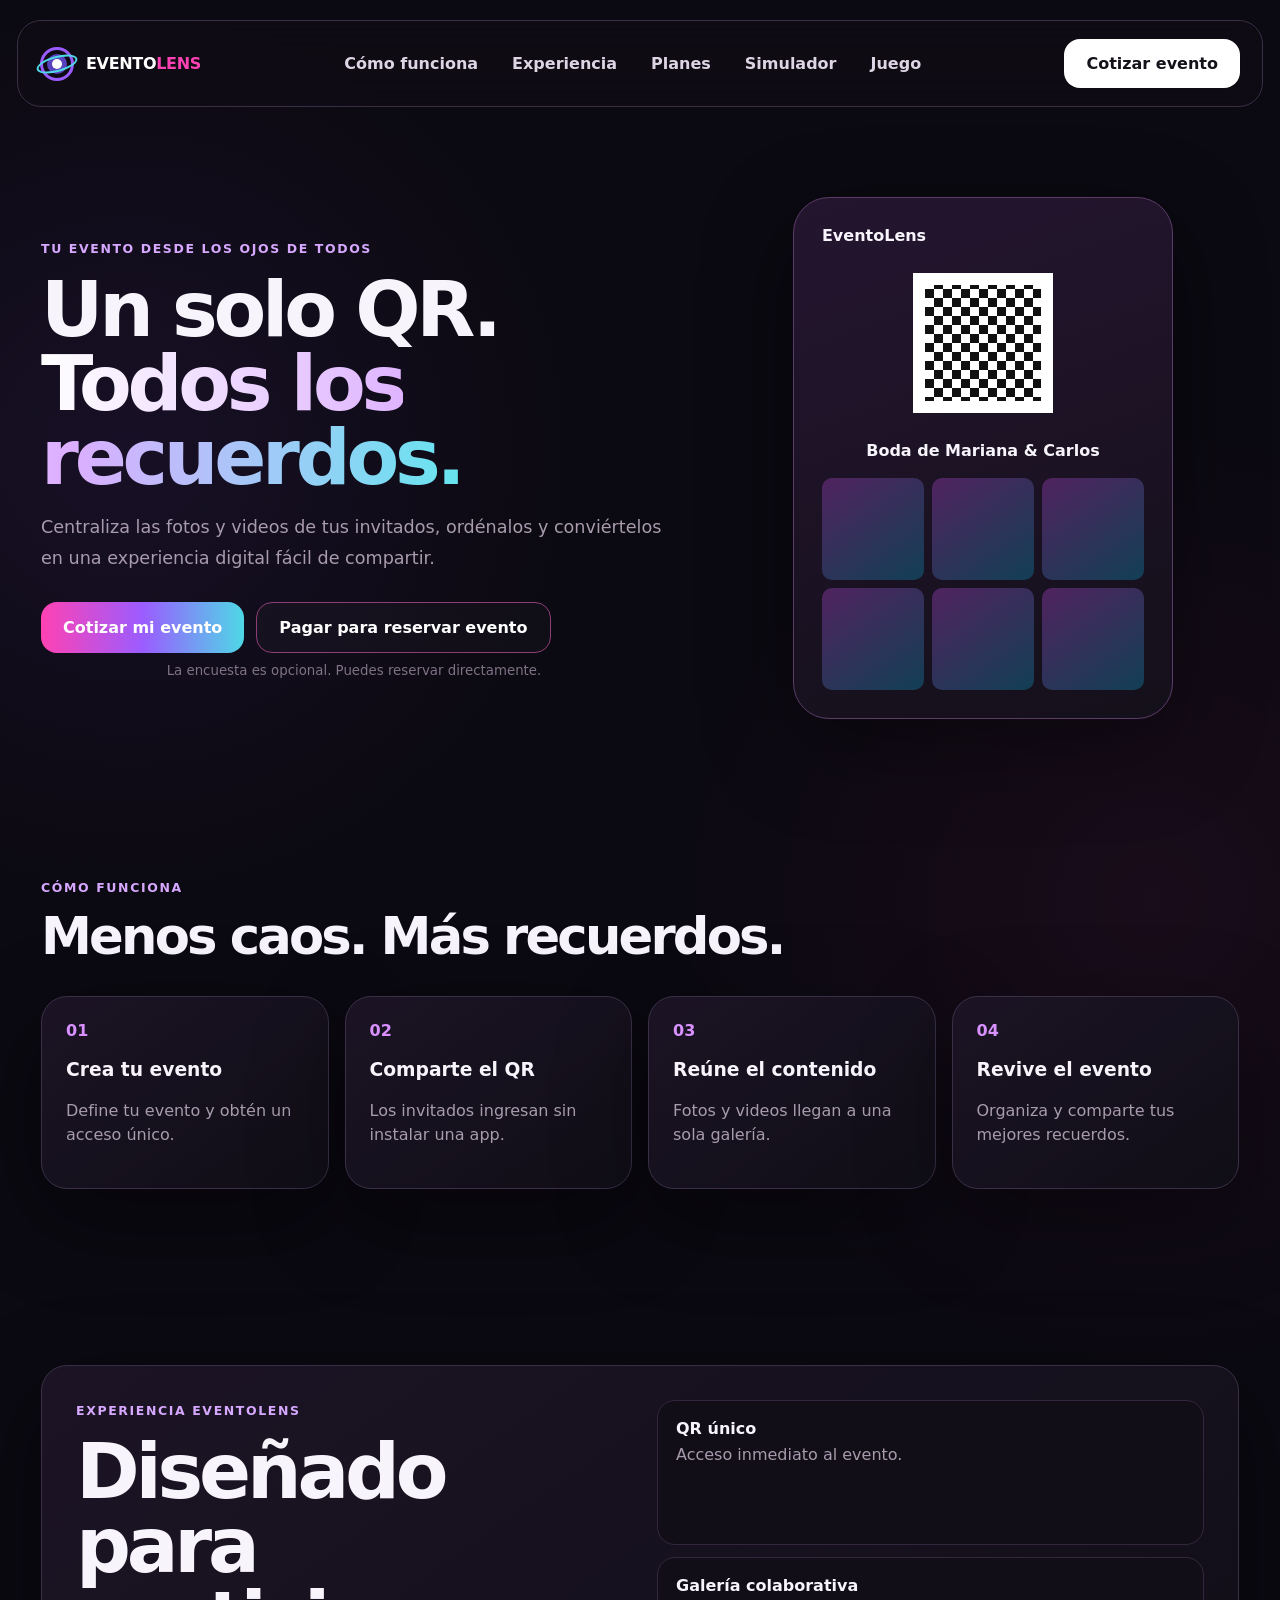
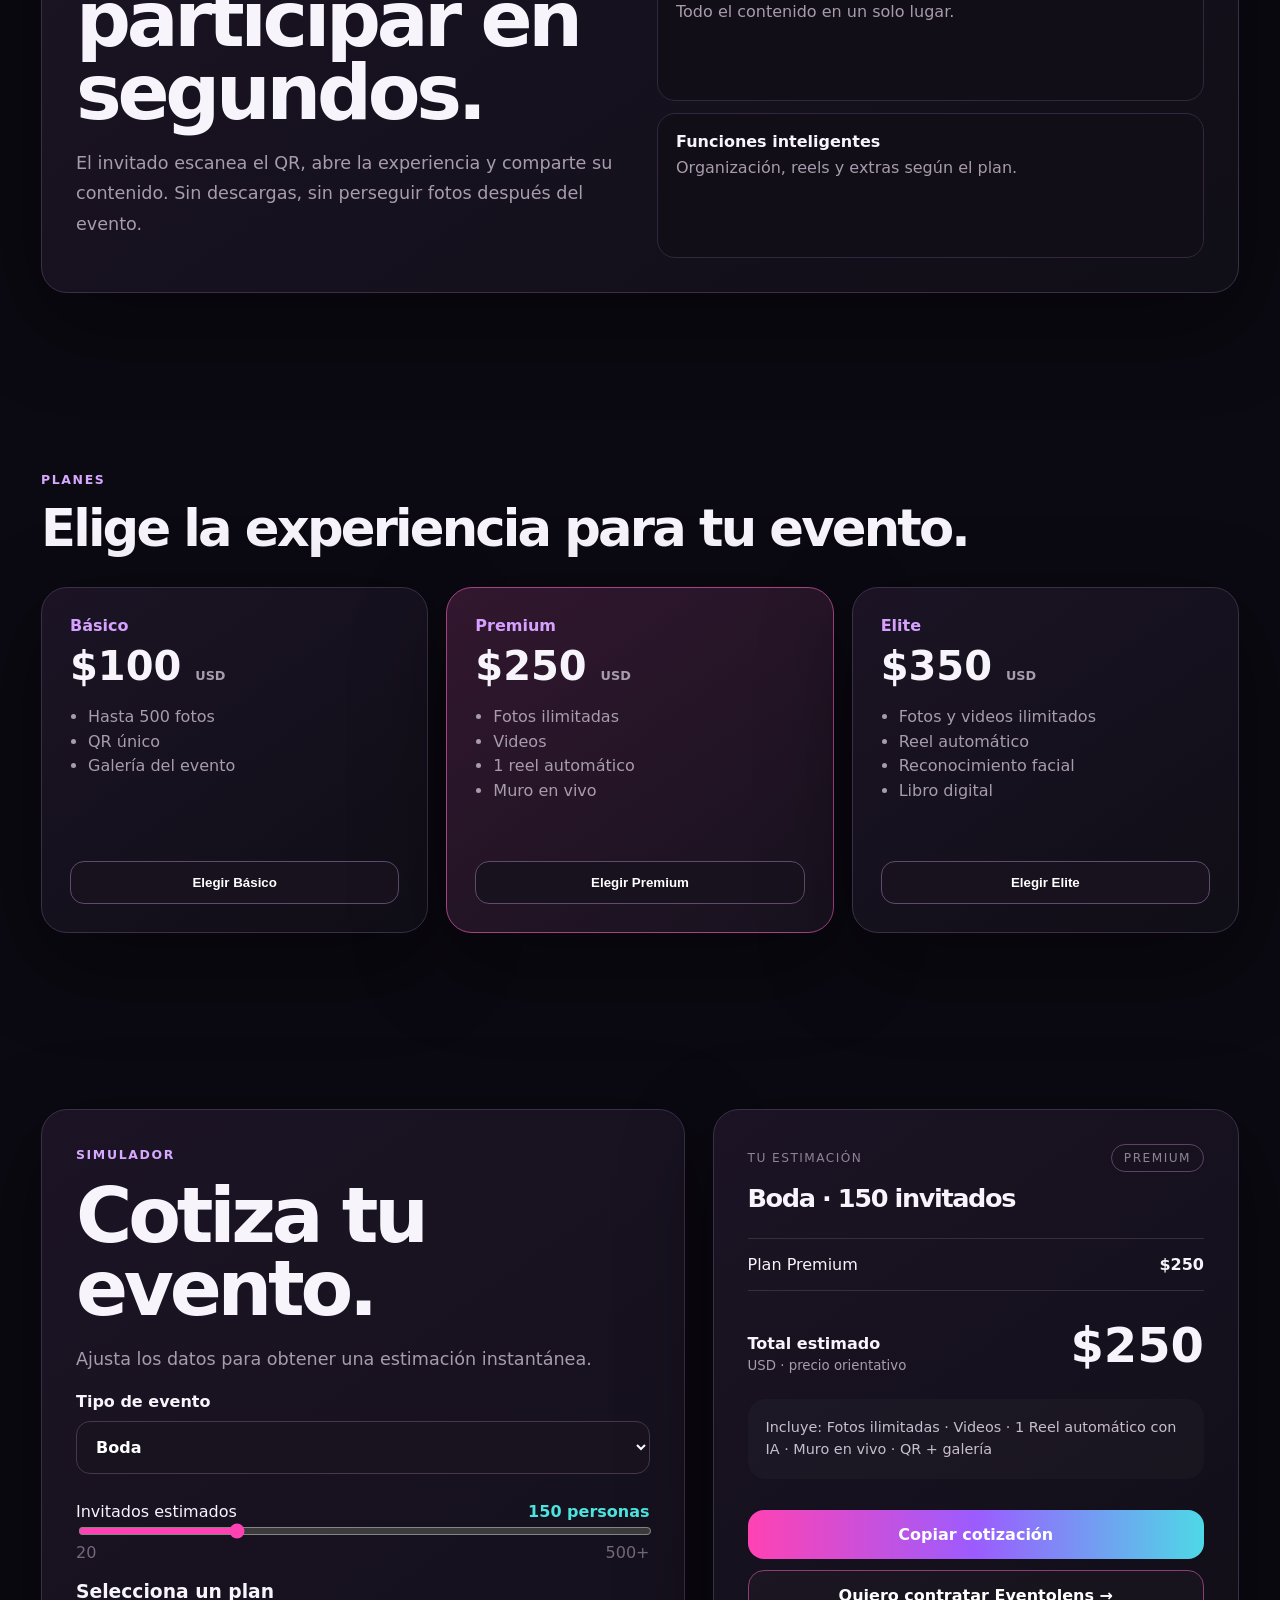
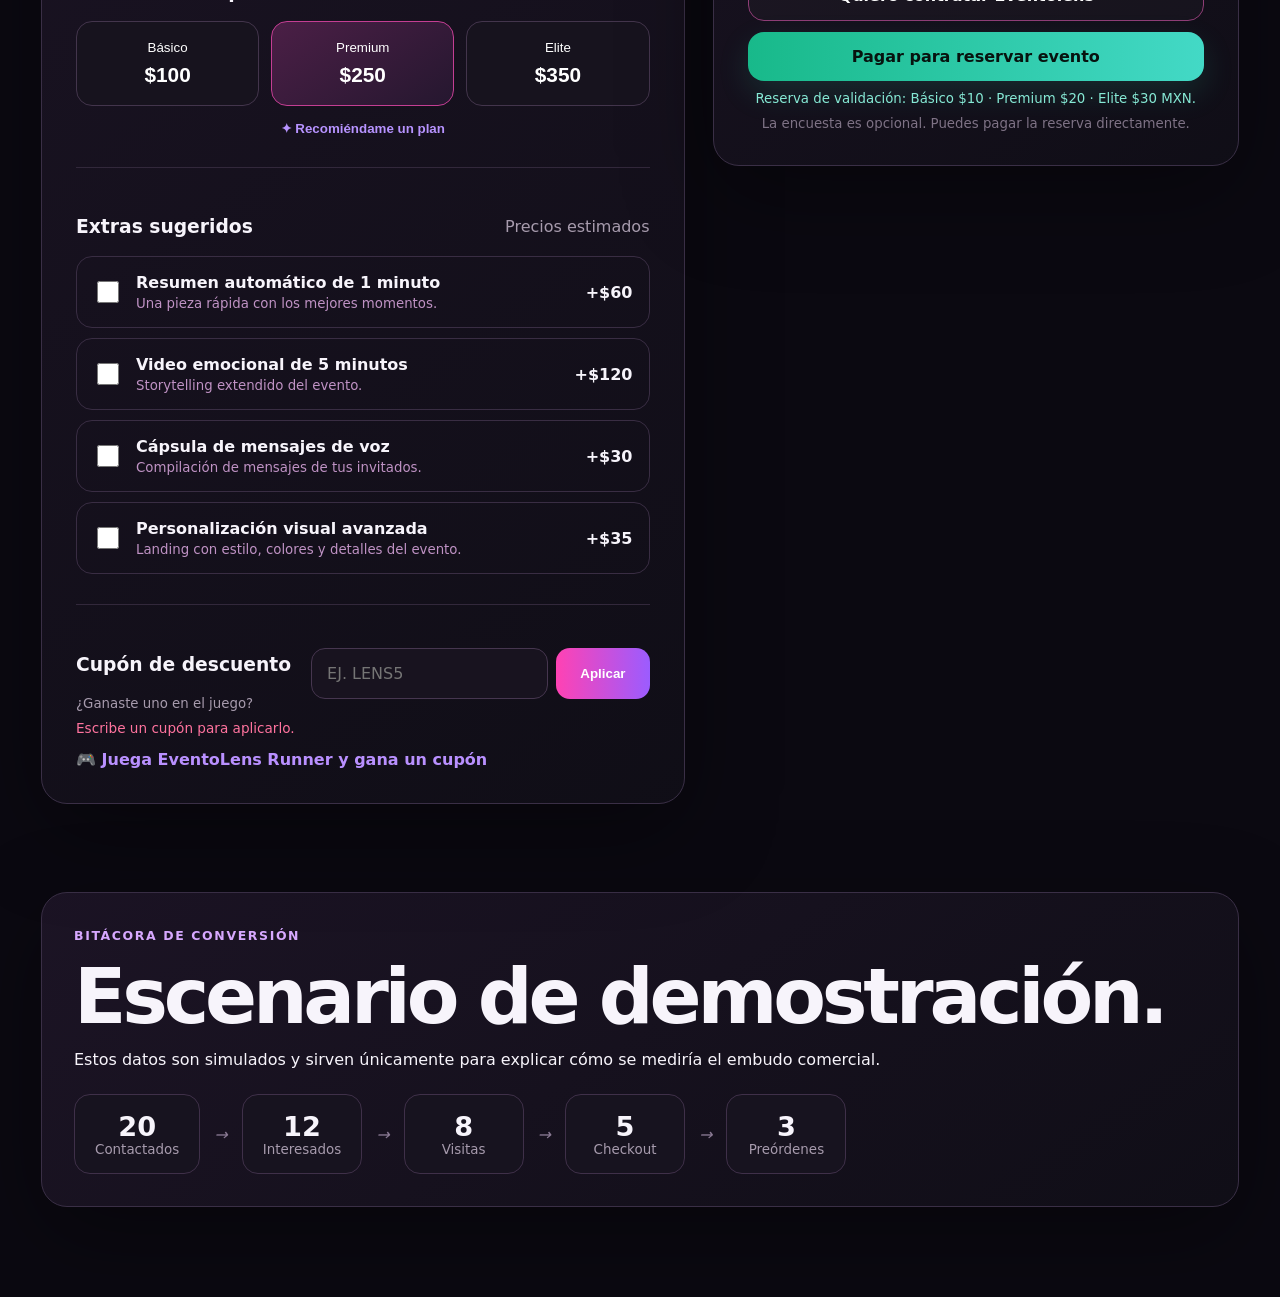
==== commit 051d2d5e: "Add files via upload" ====
--- a/index.html
+++ b/index.html
@@ -1,371 +1,202 @@
 <!doctype html>
 <html lang="es">
 <head>
-  <meta charset="utf-8" />
-  <meta name="viewport" content="width=device-width, initial-scale=1" />
-  <meta name="theme-color" content="#0c0914" />
-  <meta name="description" content="Eventolens: captura tu evento a través de los ojos de todos tus invitados. Galería colaborativa, IA, reels, muro en vivo y álbum inteligente." />
-  <title>Eventolens | Tu evento desde todos los ángulos</title>
-  <link rel="preconnect" href="https://fonts.googleapis.com">
-  <link rel="preconnect" href="https://fonts.gstatic.com" crossorigin>
-  <link href="https://fonts.googleapis.com/css2?family=DM+Sans:wght@400;500;600;700&family=Manrope:wght@500;600;700;800&display=swap" rel="stylesheet">
-  <link rel="stylesheet" href="styles.css" />
+  <meta charset="utf-8">
+  <meta name="viewport" content="width=device-width,initial-scale=1">
+  <title>EventoLens | Captura cada momento, juntos</title>
+  <meta name="description" content="EventoLens reúne las fotos y videos de todos tus invitados en una sola experiencia digital.">
+  <link rel="stylesheet" href="styles.css?v=11">
 </head>
 <body>
-  <div class="noise" aria-hidden="true"></div>
-  <header class="topbar">
-    <a class="brand" href="#inicio" aria-label="Eventolens - Inicio">
-      <span class="brand-mark" aria-hidden="true"><span></span></span>
-      <span>EVENTO<span>LENS</span></span>
-    </a>
-    <nav class="nav" aria-label="Navegación principal">
-      <a href="#como-funciona">Cómo funciona</a>
-      <a href="#experiencia">Experiencia</a>
-      <a href="#planes">Planes</a>
-      <a href="#simulador">Simulador</a>
-      <a href="game.html">Juego</a>
-    </nav>
-    <a class="btn btn-small" href="#simulador">Cotizar evento</a>
-    <button class="menu-btn" id="menuBtn" aria-label="Abrir menú" aria-expanded="false">☰</button>
-  </header>
-
-  <main>
-    <section class="hero section" id="inicio">
-      <div class="hero-copy reveal">
-        <div class="eyebrow"><span class="dot"></span> Tus invitados. Tus recuerdos. Una sola experiencia.</div>
-        <h1>Tu evento visto<br><span>por todos.</span></h1>
-        <p class="hero-lead">Eventolens convierte las fotos, videos, audios y dedicatorias de tus invitados en una experiencia colaborativa e inteligente, sin instalar ninguna app.</p>
-        <div class="hero-actions">
-          <a class="btn btn-primary" href="#simulador">Simular mi evento <span>→</span></a>
-          <a class="btn btn-ghost" href="#video">Ver cómo se vive <span>▶</span></a>
-        </div>
-        <div class="hero-trust">
-          <div><strong>0 apps</strong><span>Solo escanea el QR</span></div>
-          <div><strong>1 acceso</strong><span>Fotos, video y voz</span></div>
-          <div><strong>IA</strong><span>Ordena y selecciona</span></div>
-        </div>
-      </div>
-
-      <div class="hero-visual reveal" id="video">
-        <div class="orb orb-one"></div>
-        <div class="orb orb-two"></div>
-        <div class="phone-wrap">
-          <div class="phone">
-            <div class="phone-speaker"></div>
-            <video id="promoVideo" controls autoplay muted playsinline loop preload="auto" poster="assets/video-poster.jpg">
-              <source src="assets/eventolens-publicidad.mp4" type="video/mp4" />
-              Tu navegador no puede reproducir este video.
-            </video>
-            <button class="sound-hint" id="soundHint" type="button" aria-label="Activar audio del video">🔊 Activar audio</button>
-          </div>
-          <div class="floating-card card-live"><span class="live-dot"></span><div><b>EN VIVO</b><small>Los recuerdos aparecen al instante</small></div></div>
-          <div class="floating-card card-ai"><span class="spark">✦</span><div><b>IA organizando</b><small>Momentos · emociones · personas</small></div></div>
-        </div>
-      </div>
-    </section>
-
-    <section class="marquee" aria-label="Características principales">
-      <div class="marquee-track">
-        <span>FOTOS</span><i>✦</i><span>VIDEOS</span><i>✦</i><span>MENSAJES DE VOZ</span><i>✦</i><span>DEDICATORIAS</span><i>✦</i><span>IA</span><i>✦</i><span>MURO EN VIVO</span><i>✦</i>
-        <span>FOTOS</span><i>✦</i><span>VIDEOS</span><i>✦</i><span>MENSAJES DE VOZ</span><i>✦</i><span>DEDICATORIAS</span><i>✦</i><span>IA</span><i>✦</i><span>MURO EN VIVO</span><i>✦</i>
-      </div>
-    </section>
-
-    <section class="section how" id="como-funciona">
-      <div class="section-heading reveal">
-        <div class="eyebrow"><span class="dot"></span> Sencillo para todos</div>
-        <h2>Un QR. <span>Todo el evento.</span></h2>
-        <p>No obligues a tus invitados a descargar una aplicación. Eventolens funciona desde el navegador.</p>
-      </div>
-      <div class="steps">
-        <article class="step reveal"><div class="step-num">01</div><div class="step-icon">⌁</div><h3>Crea tu evento</h3><p>Configura boda, XV años, aniversario, cumpleaños o evento corporativo. Obtienes un QR, landing y URL personalizados.</p></article>
-        <article class="step reveal"><div class="step-num">02</div><div class="step-icon">⌗</div><h3>Comparte el QR</h3><p>Los invitados escanean, entran y empiezan a aportar recuerdos desde su celular.</p></article>
-        <article class="step reveal"><div class="step-num">03</div><div class="step-icon">◉</div><h3>Todos capturan</h3><p>Fotos, videos, mensajes de voz y dedicatorias se concentran en la experiencia del evento.</p></article>
-        <article class="step reveal"><div class="step-num">04</div><div class="step-icon">✦</div><h3>La IA hace magia</h3><p>Organiza momentos, reduce duplicados, detecta contenido borroso y ayuda a seleccionar los mejores recuerdos.</p></article>
-      </div>
-    </section>
-
-    <section class="section experience" id="experiencia">
-      <div class="experience-grid">
-        <div class="experience-copy reveal">
-          <div class="eyebrow"><span class="dot"></span> Más que una galería</div>
-          <h2>Recuerdos con<br><span>historia.</span></h2>
-          <p>Eventolens está pensado para reconocer momentos clave del evento —ceremonia, primeros bailes, brindis, pastel, fiesta y sesiones familiares— y convertir el caos de cientos de archivos en algo disfrutable.</p>
-          <ul class="feature-list">
-            <li><span>✓</span><div><b>Álbum inteligente</b><small>Menos duplicados y contenido repetido.</small></div></li>
-            <li><span>✓</span><div><b>Storytelling automático</b><small>Contenido social y resúmenes construidos con fotos, video, audio y música.</small></div></li>
-            <li><span>✓</span><div><b>Insights del evento</b><small>Momentos más fotografiados, reacciones y participación.</small></div></li>
-          </ul>
-        </div>
-        <div class="experience-board reveal">
-          <div class="board-top"><span>EVENTOLENS AI</span><span class="status"><i></i> Procesando</span></div>
-          <div class="board-main">
-            <div class="metric big"><span>Momento destacado</span><strong>Primer baile</strong><small>Mayor concentración de fotos y reacciones</small></div>
-            <div class="metric"><span>Recuerdos</span><strong>1,248</strong><small>capturados por invitados</small></div>
-            <div class="metric"><span>Participación</span><strong>87%</strong><small>de los asistentes</small></div>
-          </div>
-          <div class="moment-bars">
-            <div><span>Ceremonia</span><i style="--w:62%"></i></div>
-            <div><span>Primer baile</span><i style="--w:94%"></i></div>
-            <div><span>Brindis</span><i style="--w:72%"></i></div>
-            <div><span>Fiesta</span><i style="--w:86%"></i></div>
-          </div>
-        </div>
-      </div>
-    </section>
-
-    <section class="section live-wall">
-      <div class="live-inner reveal">
+  <div class="page-shell">
+    <header class="site-header">
+      <a href="#inicio" class="brand" aria-label="EventoLens inicio">
+        <span class="brand-orbit"><span class="brand-core"></span></span>
+        <span>EVENTO<span>LENS</span></span>
+      </a>
+      <nav>
+        <a href="#como">Cómo funciona</a>
+        <a href="#experiencia">Experiencia</a>
+        <a href="#planes">Planes</a>
+        <a href="#simulador">Simulador</a>
+        <a href="game.html">Juego</a>
+      </nav>
+      <a class="btn btn-light" href="#simulador">Cotizar evento</a>
+    </header>
+
+    <main>
+      <section class="hero" id="inicio">
         <div>
-          <div class="eyebrow light"><span class="dot"></span> Durante el evento</div>
-          <h2>Haz que cada foto<br>se vuelva parte <span>del show.</span></h2>
-          <p>Con el muro en vivo, el contenido de tus invitados puede aparecer en pantallas, proyectores o TV mientras el evento sucede, con moderación asistida por IA.</p>
-        </div>
-        <div class="screen-mock">
-          <div class="screen-head"><div class="screen-logo"><span class="brand-mark tiny"><span></span></span>EVENTOLENS</div><span>LIVE ●</span></div>
-          <div class="screen-grid">
-            <div class="ph ph1" role="img" aria-label="Boda: brindis de novios e invitados" style="background-image:url('https://images.unsplash.com/photo-1761499101934-4c79d09b14e9?auto=format&fit=crop&fm=jpg&ixid=M3wxMjA3fDB8MHxwaG90by1wYWdlfHx8fGVufDB8fHx8fA%3D%3D&ixlib=rb-4.1.0&q=60&w=3000')"></div>
-            <div class="ph ph2" role="img" aria-label="Quince años: festejo con vestido de gala" style="background-image:url('https://images.unsplash.com/photo-1767591311431-5bfb8cc48bdf?auto=format&fit=crop&fm=jpg&ixid=M3wxMjA3fDB8MHxwaG90by1wYWdlfHx8fGVufDB8fHx8fA%3D%3D&ixlib=rb-4.1.0&q=60&w=3000')"></div>
-            <div class="ph ph3" role="img" aria-label="Fiesta: amigos bailando" style="background-image:url('https://images.unsplash.com/photo-1775037231648-51b6f25f84df?auto=format&fit=crop&fm=jpg&ixid=M3wxMjA3fDB8MHxwaG90by1wYWdlfHx8fGVufDB8fHx8fA%3D%3D&ixlib=rb-4.1.0&q=60&w=3000')"></div>
-            <div class="ph ph4" role="img" aria-label="Cumpleaños: celebración con globos" style="background-image:url('https://images.unsplash.com/photo-1776162241196-baecafaeb305?auto=format&fit=crop&fm=jpg&ixid=M3wxMjA3fDB8MHxwaG90by1wYWdlfHx8fGVufDB8fHx8fA%3D%3D&ixlib=rb-4.1.0&q=60&w=3000')"></div>
-            <div class="ph ph5" role="img" aria-label="Boda: invitados en la pista de baile" style="background-image:url('https://images.unsplash.com/photo-1739295195205-d4c8f075cbcd?auto=format&fit=crop&fm=jpg&ixid=M3wxMjA3fDB8MHxwaG90by1wYWdlfHx8fGVufDB8fHx8fA%3D%3D&ixlib=rb-4.1.0&q=60&w=3000')"></div>
-          </div>
-        </div>
-      </div>
-    </section>
-
-    <section class="section pricing" id="planes">
-      <div class="section-heading reveal">
-        <div class="eyebrow"><span class="dot"></span> Elige tu experiencia</div>
-        <h2>Planes para <span>cada evento.</span></h2>
-        <p>Precios base tomados de la propuesta actual de Eventolens. Puedes personalizar tu experiencia en el simulador.</p>
-      </div>
-      <div class="pricing-grid">
-        <article class="price-card reveal" data-plan-jump="basic">
-          <div class="plan-top"><span>BÁSICO</span><div class="price"><small>$</small>100 <em>USD</em></div><p>Para eventos íntimos que quieren reunir sus recuerdos en un solo lugar.</p></div>
-          <ul><li>✓ Hasta 500 fotos</li><li>✓ QR único del evento</li><li>✓ Galería del evento</li><li class="muted">— Videos</li><li class="muted">— Reel automático IA</li><li class="muted">— Muro en vivo</li></ul>
-          <a class="plan-button" href="#simulador">Configurar Básico</a>
-        </article>
-        <article class="price-card featured reveal" data-plan-jump="premium">
-          <div class="popular">MÁS COMPLETO</div>
-          <div class="plan-top"><span>PREMIUM</span><div class="price"><small>$</small>250 <em>USD</em></div><p>La experiencia colaborativa ideal para vivir y compartir el evento en tiempo real.</p></div>
-          <ul><li>✓ Fotos ilimitadas</li><li>✓ Videos</li><li>✓ 1 Reel automático con IA</li><li>✓ Muro en vivo</li><li>✓ QR + galería</li><li class="muted">— Reconocimiento facial</li></ul>
-          <a class="plan-button bright" href="#simulador">Configurar Premium</a>
-        </article>
-        <article class="price-card reveal" data-plan-jump="elite">
-          <div class="plan-top"><span>ELITE</span><div class="price"><small>$</small>350 <em>USD</em></div><p>Para quienes quieren la experiencia Eventolens más avanzada de principio a fin.</p></div>
-          <ul><li>✓ Fotos ilimitadas + videos</li><li>✓ Reel automático con IA</li><li>✓ Muro en video</li><li>✓ Reconocimiento facial</li><li>✓ Libro digital automático</li><li>✓ QR + galería</li></ul>
-          <a class="plan-button" href="#simulador">Configurar Elite</a>
-        </article>
-      </div>
-    </section>
-
-    <section class="section simulator" id="simulador">
-      <div class="section-heading left reveal">
-        <div class="eyebrow"><span class="dot"></span> Simulador de experiencia</div>
-        <h2>Arma tu <span>Eventolens.</span></h2>
-        <p>Cuéntanos cómo será tu evento. El simulador te recomienda un plan y calcula una estimación instantánea.</p>
-      </div>
-
-      <div class="sim-grid reveal">
-        <div class="sim-controls">
-          <div class="control-block">
-            <label for="eventType">Tipo de evento</label>
-            <div class="select-wrap"><select id="eventType"><option>Boda</option><option>XV años</option><option>Aniversario</option><option>Cumpleaños</option><option>Evento corporativo</option><option>Otro evento</option></select></div>
-          </div>
-
-          <div class="control-block">
-            <div class="label-row"><label for="guests">Invitados estimados</label><strong><span id="guestValue">150</span> personas</strong></div>
-            <input type="range" id="guests" min="20" max="500" step="10" value="150" />
-            <div class="range-labels"><span>20</span><span>500+</span></div>
-          </div>
-
-          <div class="control-block">
-            <label>Selecciona un plan</label>
-            <div class="plan-switcher">
-              <button class="plan-option" data-plan="basic"><span>Básico</span><b>$100</b></button>
-              <button class="plan-option active" data-plan="premium"><span>Premium</span><b>$250</b></button>
-              <button class="plan-option" data-plan="elite"><span>Elite</span><b>$350</b></button>
-            </div>
-            <button id="recommendBtn" class="recommend-btn">✦ Recomiéndame un plan</button>
-            <div id="recommendation" class="recommendation" aria-live="polite"></div>
-          </div>
-
-          <div class="control-block">
-            <div class="label-row"><label>Extras sugeridos</label><small>Precios estimados</small></div>
-            <div class="extras">
-              <label class="extra"><input type="checkbox" data-extra="highlight" data-price="60"><span class="check"></span><div><b>Resumen automático de 1 minuto</b><small>Una pieza rápida con los mejores momentos.</small></div><strong>+$60</strong></label>
-              <label class="extra"><input type="checkbox" data-extra="emotional" data-price="120"><span class="check"></span><div><b>Video emocional de 5 minutos</b><small>Storytelling extendido del evento.</small></div><strong>+$120</strong></label>
-              <label class="extra"><input type="checkbox" data-extra="voices" data-price="30"><span class="check"></span><div><b>Cápsula de mensajes de voz</b><small>Compilación de mensajes de tus invitados.</small></div><strong>+$30</strong></label>
-              <label class="extra"><input type="checkbox" data-extra="branding" data-price="35"><span class="check"></span><div><b>Personalización visual avanzada</b><small>Landing con estilo, colores y detalles del evento.</small></div><strong>+$35</strong></label>
-            </div>
-          </div>
-
-          <div class="control-block coupon-control">
-            <div class="label-row"><label for="couponInput">Cupón de descuento</label><small>¿Ganaste uno en el juego?</small></div>
-            <div class="coupon-input-row">
-              <input id="couponInput" type="text" inputmode="text" autocomplete="off" placeholder="Ej. LENS5" maxlength="12" />
-              <button id="applyCoupon" type="button">Aplicar</button>
-            </div>
-            <div id="couponStatus" class="coupon-status" aria-live="polite"></div>
-            <a class="play-coupon-link" href="game.html">🎮 Juega EventoLens Runner y gana un cupón</a>
-          </div>
-        </div>
-
-        <aside class="quote-card">
-          <div class="quote-head"><div><span>TU ESTIMACIÓN</span><h3 id="quoteEvent">Boda · 150 invitados</h3></div><span class="quote-badge" id="quotePlanBadge">PREMIUM</span></div>
-          <div class="quote-line"><span>Plan <span id="quotePlan">Premium</span></span><strong id="basePrice">$250</strong></div>
-          <div id="extrasSummary"></div>
-          <div id="discountLine" class="discount-line hidden"><span>Descuento <b id="discountCode">LENS5</b></span><strong id="discountAmount">−$0</strong></div>
-          <div class="quote-total"><div><span>Total estimado</span><small>USD · precio orientativo</small></div><strong id="totalPrice">$250</strong></div>
-          <div class="included" id="includedFeatures"></div>
-          <button class="btn btn-primary quote-copy" id="copyQuote">Copiar cotización <span>⧉</span></button>
-          <button class="btn reserve-btn" id="reserveEvent" type="button">Quiero contratar Eventolens <span>→</span></button>
-          <p class="reserve-note">Sin pago ahora · Queremos conocer tu interés real.</p>
-          <p class="fineprint">Los planes base corresponden a la propuesta actual de Eventolens. Los extras del simulador son sugeridos y pueden ajustarse antes de publicarse comercialmente.</p>
+          <span class="eyebrow">Tu evento desde los ojos de todos</span>
+          <h1>Un solo QR.<br><span>Todos los recuerdos.</span></h1>
+          <p>Centraliza las fotos y videos de tus invitados, ordénalos y conviértelos en una experiencia digital fácil de compartir.</p>
+          <div class="hero-actions">
+            <a class="btn btn-gradient" href="#simulador">Cotizar mi evento</a>
+            <a class="btn btn-outline" href="reservar.html">Pagar para reservar evento</a>
+          </div>
+          <small class="helper">La encuesta es opcional. Puedes reservar directamente.</small>
+        </div>
+        <div class="hero-card">
+          <div class="mock-phone">
+            <div class="mock-head">EventoLens</div>
+            <div class="mock-qr">QR</div>
+            <div class="mock-title">Boda de Mariana & Carlos</div>
+            <div class="mock-grid"><i></i><i></i><i></i><i></i><i></i><i></i></div>
+          </div>
+        </div>
+      </section>
+
+      <section class="section" id="como">
+        <span class="eyebrow">Cómo funciona</span>
+        <h2>Menos caos. Más recuerdos.</h2>
+        <div class="steps">
+          <article><b>01</b><h3>Crea tu evento</h3><p>Define tu evento y obtén un acceso único.</p></article>
+          <article><b>02</b><h3>Comparte el QR</h3><p>Los invitados ingresan sin instalar una app.</p></article>
+          <article><b>03</b><h3>Reúne el contenido</h3><p>Fotos y videos llegan a una sola galería.</p></article>
+          <article><b>04</b><h3>Revive el evento</h3><p>Organiza y comparte tus mejores recuerdos.</p></article>
+        </div>
+      </section>
+
+      <section class="section" id="experiencia">
+        <div class="split-card">
+          <div>
+            <span class="eyebrow">Experiencia EventoLens</span>
+            <h2>Diseñado para participar en segundos.</h2>
+            <p>El invitado escanea el QR, abre la experiencia y comparte su contenido. Sin descargas, sin perseguir fotos después del evento.</p>
+          </div>
+          <div class="feature-list">
+            <div><strong>QR único</strong><span>Acceso inmediato al evento.</span></div>
+            <div><strong>Galería colaborativa</strong><span>Todo el contenido en un solo lugar.</span></div>
+            <div><strong>Funciones inteligentes</strong><span>Organización, reels y extras según el plan.</span></div>
+          </div>
+        </div>
+      </section>
+
+      <section class="section" id="planes">
+        <span class="eyebrow">Planes</span>
+        <h2>Elige la experiencia para tu evento.</h2>
+        <div class="plan-grid">
+          <article class="plan-card" data-plan-card="basic">
+            <span>Básico</span><h3>$100 <small>USD</small></h3>
+            <ul><li>Hasta 500 fotos</li><li>QR único</li><li>Galería del evento</li></ul>
+            <button class="plan-select" data-plan="basic">Elegir Básico</button>
+          </article>
+          <article class="plan-card featured" data-plan-card="premium">
+            <span>Premium</span><h3>$250 <small>USD</small></h3>
+            <ul><li>Fotos ilimitadas</li><li>Videos</li><li>1 reel automático</li><li>Muro en vivo</li></ul>
+            <button class="plan-select" data-plan="premium">Elegir Premium</button>
+          </article>
+          <article class="plan-card" data-plan-card="elite">
+            <span>Elite</span><h3>$350 <small>USD</small></h3>
+            <ul><li>Fotos y videos ilimitados</li><li>Reel automático</li><li>Reconocimiento facial</li><li>Libro digital</li></ul>
+            <button class="plan-select" data-plan="elite">Elegir Elite</button>
+          </article>
+        </div>
+      </section>
+
+      <section class="section simulator" id="simulador">
+        <div class="sim-left">
+          <span class="eyebrow">Simulador</span>
+          <h2>Cotiza tu evento.</h2>
+          <p class="section-copy">Ajusta los datos para obtener una estimación instantánea.</p>
+
+          <label>Tipo de evento
+            <select id="eventType">
+              <option>Boda</option><option>XV años</option><option>Cumpleaños</option><option>Corporativo</option><option>Otro evento</option>
+            </select>
+          </label>
+
+          <div class="range-head"><label for="guests">Invitados estimados</label><strong id="guestsLabel">150 personas</strong></div>
+          <input id="guests" type="range" min="20" max="500" step="10" value="150">
+          <div class="range-scale"><span>20</span><span>500+</span></div>
+
+          <h3>Selecciona un plan</h3>
+          <div class="sim-plan-row">
+            <button data-sim-plan="basic"><span>Básico</span><b>$100</b></button>
+            <button class="active" data-sim-plan="premium"><span>Premium</span><b>$250</b></button>
+            <button data-sim-plan="elite"><span>Elite</span><b>$350</b></button>
+          </div>
+          <button id="recommendPlan" class="text-button">✦ Recomiéndame un plan</button>
+
+          <hr>
+          <div class="subhead"><h3>Extras sugeridos</h3><span>Precios estimados</span></div>
+          <div class="extras">
+            <label><input type="checkbox" data-extra="60" data-extra-name="Resumen automático de 1 minuto"><span><b>Resumen automático de 1 minuto</b><small>Una pieza rápida con los mejores momentos.</small></span><strong>+$60</strong></label>
+            <label><input type="checkbox" data-extra="120" data-extra-name="Video emocional de 5 minutos"><span><b>Video emocional de 5 minutos</b><small>Storytelling extendido del evento.</small></span><strong>+$120</strong></label>
+            <label><input type="checkbox" data-extra="30" data-extra-name="Cápsula de mensajes de voz"><span><b>Cápsula de mensajes de voz</b><small>Compilación de mensajes de tus invitados.</small></span><strong>+$30</strong></label>
+            <label><input type="checkbox" data-extra="35" data-extra-name="Personalización visual avanzada"><span><b>Personalización visual avanzada</b><small>Landing con estilo, colores y detalles del evento.</small></span><strong>+$35</strong></label>
+          </div>
+          <hr>
+          <div class="coupon-row">
+            <div><h3>Cupón de descuento</h3><small>¿Ganaste uno en el juego?</small></div>
+            <div class="coupon-input"><input id="coupon" placeholder="EJ. LENS5"><button id="applyCoupon">Aplicar</button></div>
+          </div>
+          <div id="couponMsg" class="coupon-msg">Escribe un cupón para aplicarlo.</div>
+          <a class="game-link" href="game.html">🎮 Juega EventoLens Runner y gana un cupón</a>
+        </div>
+
+        <aside class="estimate-card">
+          <div class="estimate-top"><span>TU ESTIMACIÓN</span><em id="estimateBadge">PREMIUM</em></div>
+          <h2 id="estimateTitle">Boda · 150 invitados</h2>
+          <div id="estimateLines" class="estimate-lines"></div>
+          <div class="total-row"><div><strong>Total estimado</strong><small>USD · precio orientativo</small></div><b id="estimateTotal">$250</b></div>
+          <div id="estimateIncludes" class="includes">Incluye: Fotos ilimitadas · Videos · 1 Reel automático con IA · Muro en vivo · QR + galería</div>
+          <button id="copyEstimate" class="btn btn-gradient full">Copiar cotización</button>
+          <button id="openInterest" class="btn btn-outline full">Quiero contratar Eventolens →</button>
+          <a id="directPay" class="btn btn-pay full" href="reservar.html?plan=premium">Pagar para reservar evento</a>
+          <small class="validation-price">Reserva de validación: Básico $10 · Premium $20 · Elite $30 MXN.</small>
+          <small class="muted-note">La encuesta es opcional. Puedes pagar la reserva directamente.</small>
         </aside>
-      </div>
-    </section>
-
-    <section class="section assistant-section">
-      <div class="assistant-card reveal">
-        <div class="assistant-icon">✦</div>
-        <div><span>ASISTENTE DEL EVENTO</span><h2>“¿A qué hora es el brindis?”</h2><p>Eventolens contempla un asistente virtual para responder preguntas útiles de los invitados: mesas, horarios, baños, hashtag y más.</p></div>
-        <div class="chat-preview">
-          <div class="bubble user-bubble">¿Dónde está mi mesa?</div>
-          <div class="bubble bot-bubble"><b>✦ Eventolens</b><br>Tu mesa es la 12, en la zona Jardín. Te muestro la ubicación.</div>
-        </div>
-      </div>
-    </section>
-
-
-    <section class="section game-promo" id="juego">
-      <div class="game-promo-card reveal">
-        <div class="game-promo-copy">
-          <div class="eyebrow"><span class="dot"></span> EXPERIENCIA INTERACTIVA</div>
-          <h2>Juega <span>EventoLens Runner.</span></h2>
-          <p>Un minijuego estilo Endless Runner integrado a la marca: esquiva obstáculos, suma puntos y descubre mensajes promocionales mientras juegas.</p>
-          <a class="btn btn-primary" href="game.html">Jugar ahora <span>→</span></a>
-        </div>
-        <div class="game-promo-visual" aria-hidden="true">
-          <div class="runner-track"><div class="runner-logo"><i></i></div><div class="runner-obstacle"></div><div class="runner-obstacle second"></div></div>
-          <div class="runner-score"><span>SCORE</span><b>0842</b></div>
-          <div class="runner-ad">PUBLICIDAD · EVENTOLENS PREMIUM</div>
-        </div>
-      </div>
-    </section>
-
-    <section class="section final-cta">
-      <div class="cta-box reveal">
-        <div class="eyebrow light"><span class="dot"></span> Cada invitado tiene un ángulo distinto</div>
-        <h2>No dejes que esos recuerdos<br><span>se pierdan en sus celulares.</span></h2>
-        <p>Haz que todos construyan juntos la historia de tu evento.</p>
-        <button class="btn btn-primary big-btn fake-door-trigger" type="button">Reservar mi evento <span>→</span></button>
-      </div>
-    </section>
-  </main>
-
-  <footer>
-    <a class="brand" href="#inicio"><span class="brand-mark" aria-hidden="true"><span></span></span><span>EVENTO<span>LENS</span></span></a>
-    <p>Captura el evento a través de los ojos de todos los invitados.</p>
-    <div class="footer-links"><a href="#como-funciona">Cómo funciona</a><a href="#planes">Planes</a><a href="#simulador">Simulador</a><a href="game.html">Juego</a></div>
-    <small>© <span id="year"></span> Eventolens. Demo comercial.</small>
-  </footer>
-
-  <div class="fake-door-modal" id="fakeDoorModal" aria-hidden="true">
-    <div class="fake-door-backdrop" data-close-fake-door></div>
-    <section class="fake-door-dialog" role="dialog" aria-modal="true" aria-labelledby="fakeDoorTitle">
-      <button class="modal-close" type="button" aria-label="Cerrar" data-close-fake-door>×</button>
-
-      <div class="fake-door-intro" id="fakeDoorIntro">
-        <div class="launch-pill">LANZAMIENTO LIMITADO</div>
-        <div class="modal-brand"><span class="brand-mark" aria-hidden="true"><span></span></span><span>EVENTO<span>LENS</span></span></div>
-        <h2 id="fakeDoorTitle">¡Gracias por querer reservar Eventolens!</h2>
-        <p>Estamos validando nuestra próxima etapa comercial y todavía no habilitamos el pago en línea. Tu interés nos ayuda a saber qué experiencias lanzar primero.</p>
-        <div class="launch-offer"><strong>20% DE DESCUENTO</strong><span>para quienes participen en esta prueba comercial.</span></div>
-        <button class="btn btn-primary modal-primary" id="startSurvey" type="button">Responder y obtener mi 20% <span>→</span></button>
-        <small>Te tomará menos de 1 minuto. No se realizará ningún cobro.</small>
-      </div>
-
-      <form class="experiment-form hidden" id="experimentForm">
-        <div class="survey-progress"><span>PREFERENCIAS DE TU EVENTO</span><b>Encuesta breve</b></div>
-        <div class="survey-summary" id="surveySummary"></div>
-
-        <div class="form-grid two-cols">
-          <label class="field"><span>Nombre <em>opcional</em></span><input type="text" name="name" autocomplete="name" placeholder="Tu nombre"></label>
-          <label class="field"><span>Fecha aproximada del evento</span><input type="date" name="event_date"></label>
-        </div>
-
-        <fieldset class="field-group">
-          <legend>Después de ver Eventolens, ¿qué tan probable sería que lo contrataras?</legend>
-          <div class="choice-grid five">
-            <label><input type="radio" name="purchase_intent" value="1 - Nada probable" required><span>1<small>Nada</small></span></label>
-            <label><input type="radio" name="purchase_intent" value="2 - Poco probable"><span>2<small>Poco</small></span></label>
-            <label><input type="radio" name="purchase_intent" value="3 - Tal vez"><span>3<small>Tal vez</small></span></label>
-            <label><input type="radio" name="purchase_intent" value="4 - Probable"><span>4<small>Sí</small></span></label>
-            <label><input type="radio" name="purchase_intent" value="5 - Muy probable"><span>5<small>Mucho</small></span></label>
-          </div>
-        </fieldset>
-
-        <label class="field"><span>¿Qué función te interesa más?</span>
-          <select name="favorite_feature" required>
-            <option value="" selected disabled>Selecciona una opción</option>
-            <option>Galería colaborativa por QR</option>
-            <option>Fotos y videos de todos los invitados</option>
-            <option>Reel automático con IA</option>
-            <option>Muro en vivo durante el evento</option>
-            <option>Reconocimiento facial</option>
-            <option>Libro digital automático</option>
-          </select>
-        </label>
-
-        <label class="field"><span>¿Qué rango considerarías razonable pagar por una experiencia como Eventolens?</span>
-          <select name="expected_budget" required>
-            <option value="" selected disabled>Selecciona un rango</option>
-            <option>Menos de $100 USD</option>
-            <option>$100 – $199 USD</option>
-            <option>$200 – $299 USD</option>
-            <option>$300 – $399 USD</option>
-            <option>$400 USD o más</option>
-          </select>
-        </label>
-
-        <label class="field"><span>¿Qué podría impedir que lo contrataras? <em>opcional</em></span><textarea name="objection" rows="3" placeholder="Precio, dudas, funciones, no tengo evento próximo, etc."></textarea></label>
-
-        <div class="form-grid two-cols">
-          <label class="field"><span>Correo <em>opcional</em></span><input type="email" name="email" autocomplete="email" placeholder="correo@ejemplo.com"></label>
-          <label class="field"><span>WhatsApp <em>opcional</em></span><input type="tel" name="whatsapp" autocomplete="tel" placeholder="+52 998..."></label>
-        </div>
-
-        <label class="consent-line"><input type="checkbox" name="contact_permission" value="Sí"><span>Acepto que Eventolens me contacte sobre el lanzamiento y promociones. <b>Opcional.</b></span></label>
-
-        <input type="hidden" name="event_type" id="formEventType">
-        <input type="hidden" name="guests" id="formGuests">
-        <input type="hidden" name="plan" id="formPlan">
-        <input type="hidden" name="estimated_total" id="formTotal">
-        <input type="hidden" name="coupon_before_survey" id="formCoupon">
-        <input type="hidden" name="source" value="Landing Page Eventolens - Fake Door">
-
-        <button class="btn btn-primary modal-primary" type="submit" id="submitSurvey">Enviar respuestas y obtener mi 20% <span>→</span></button>
-        <p class="form-privacy">Tus respuestas se utilizarán únicamente para evaluar el interés comercial en Eventolens.</p>
+      </section>
+
+      <section class="section demo-data">
+        <div>
+          <span class="eyebrow">Bitácora de conversión</span>
+          <h2>Escenario de demostración.</h2>
+          <p>Estos datos son simulados y sirven únicamente para explicar cómo se mediría el embudo comercial.</p>
+        </div>
+        <div class="funnel-row">
+          <div><b>20</b><span>Contactados</span></div><i>→</i><div><b>12</b><span>Interesados</span></div><i>→</i><div><b>8</b><span>Visitas</span></div><i>→</i><div><b>5</b><span>Checkout</span></div><i>→</i><div><b>3</b><span>Preórdenes</span></div>
+        </div>
+      </section>
+    </main>
+  </div>
+
+  <div id="interestModal" class="modal" aria-hidden="true">
+    <div class="modal-backdrop" data-close-modal></div>
+    <div class="modal-card" role="dialog" aria-modal="true" aria-labelledby="modalTitle">
+      <button class="modal-close" data-close-modal aria-label="Cerrar">×</button>
+      <span class="modal-badge">LANZAMIENTO LIMITADO</span>
+      <div class="modal-brand"><span class="brand-orbit small"><span class="brand-core"></span></span><b>EVENTO<span>LENS</span></b></div>
+      <h2 id="modalTitle">¡Gracias por querer reservar EventoLens!</h2>
+      <p>Estamos validando nuestra próxima etapa comercial. Puedes ayudarnos con una encuesta breve o reservar directamente sin responderla.</p>
+      <div class="discount-box"><strong>20% DE DESCUENTO</strong><span>para quienes participen en esta prueba comercial.</span></div>
+      <button id="showSurvey" class="btn btn-gradient full">Responder y obtener mi 20% →</button>
+      <a id="modalDirectPay" class="btn btn-pay full" href="reservar.html?plan=premium">Pagar para reservar evento</a>
+      <small class="muted-note">La encuesta es opcional.</small>
+
+      <form id="surveyForm" class="survey-form" hidden>
+        <div class="form-grid">
+          <label>Nombre<input name="nombre" required></label>
+          <label>Tipo de evento<select name="tipo_evento"><option>Boda</option><option>XV años</option><option>Cumpleaños</option><option>Corporativo</option><option>Otro</option></select></label>
+          <label>Fecha aproximada<input name="fecha_aproximada" type="date"></label>
+          <label>Número de invitados<input name="invitados" type="number" min="1" value="150"></label>
+          <label>Plan elegido<select name="plan"><option>Básico</option><option selected>Premium</option><option>Elite</option></select></label>
+          <label>Probabilidad de contratar<select name="probabilidad"><option>1 - Nada probable</option><option>2 - Poco probable</option><option>3 - Tal vez</option><option>4 - Probable</option><option selected>5 - Muy probable</option></select></label>
+          <label>Función que más valoras<input name="funcion" placeholder="Ej. Reel automático"></label>
+          <label>Precio que considerarías<input name="precio_considerado" placeholder="Ej. $200 – $299 USD"></label>
+          <label class="wide">¿Qué impediría contratarlo?<input name="impedimento" placeholder="Ej. precio, confianza, fecha..."></label>
+          <label>Correo<input name="correo" type="email"></label>
+          <label>WhatsApp<input name="whatsapp"></label>
+          <label class="wide checkline"><input name="acepta_contacto" type="checkbox" value="Sí"><span>Acepto ser contactado para dar seguimiento.</span></label>
+        </div>
+        <button class="btn btn-gradient full" type="submit">Enviar encuesta</button>
+        <div id="surveyStatus" class="survey-status"></div>
       </form>
-
-      <div class="survey-success hidden" id="surveySuccess">
-        <div class="success-icon">✓</div>
-        <div class="eyebrow"><span class="dot"></span> RESPUESTA REGISTRADA</div>
-        <h2>Tu descuento de lanzamiento está listo.</h2>
-        <p>Gracias por ayudarnos a validar Eventolens. Tu cupón para esta prueba es:</p>
-        <button class="launch-code" id="launchCode" type="button" title="Copiar cupón">LANZA20</button>
-        <span class="success-help">20% de descuento · toca el código para copiarlo</span>
-        <button class="btn btn-primary modal-primary" id="applyLaunchCoupon" type="button">Ver mi precio con 20% <span>→</span></button>
-      </div>
-    </section>
+    </div>
   </div>
 
-  <div class="admin-status" id="adminStatus" hidden></div>
-
-  <div class="toast" id="toast" role="status">Cotización copiada ✓</div>
   <script src="experiment-config.js"></script>
-  <script src="script.js"></script>
+  <script src="script.js?v=11"></script>
 </body>
 </html>
--- a/styles.css
+++ b/styles.css
@@ -1,28 +1 @@
-:root {
-  --bg:#0a0810; --bg2:#100c19; --panel:#15101f; --panel2:#1b1428;
-  --text:#f7f4fb; --muted:#a89fb4; --line:rgba(255,255,255,.10);
-  --pink:#ff4ba8; --purple:#a36cff; --cyan:#51e7e0; --lime:#d2ff72;
-  --gradient:linear-gradient(135deg,#ff4ba8 0%,#a36cff 52%,#51e7e0 100%);
-  --shadow:0 30px 80px rgba(0,0,0,.35); --radius:28px;
-}
-*{box-sizing:border-box}html{scroll-behavior:smooth}body{margin:0;background:var(--bg);color:var(--text);font-family:'DM Sans',sans-serif;overflow-x:hidden}a{color:inherit;text-decoration:none}button,select,input{font:inherit}.noise{position:fixed;inset:0;pointer-events:none;opacity:.035;z-index:99;background-image:url("data:image/svg+xml,%3Csvg viewBox='0 0 180 180' xmlns='http://www.w3.org/2000/svg'%3E%3Cfilter id='n'%3E%3CfeTurbulence type='fractalNoise' baseFrequency='.9' numOctaves='4' stitchTiles='stitch'/%3E%3C/filter%3E%3Crect width='100%25' height='100%25' filter='url(%23n)' opacity='.65'/%3E%3C/svg%3E")}.section{width:min(1180px,calc(100% - 44px));margin:auto;padding:112px 0}.topbar{position:fixed;z-index:50;top:14px;left:50%;transform:translateX(-50%);width:min(1180px,calc(100% - 28px));height:68px;padding:0 16px 0 20px;border:1px solid var(--line);background:rgba(10,8,16,.76);backdrop-filter:blur(18px);border-radius:20px;display:flex;align-items:center;justify-content:space-between;box-shadow:0 10px 40px rgba(0,0,0,.18)}.brand{display:flex;align-items:center;gap:10px;font-family:'Manrope',sans-serif;font-weight:800;letter-spacing:-.04em;font-size:18px}.brand>span:last-child>span{color:var(--pink)}.brand-mark{width:28px;height:28px;border-radius:50%;display:inline-grid;place-items:center;background:var(--gradient);box-shadow:0 0 24px rgba(255,75,168,.28)}.brand-mark:before{content:'';width:16px;height:16px;border:4px solid #0a0810;border-radius:50%}.brand-mark span{position:absolute;width:5px;height:5px;border-radius:50%;background:white}.brand-mark.tiny{width:18px;height:18px}.brand-mark.tiny:before{width:9px;height:9px;border-width:2px}.nav{display:flex;gap:28px;font-size:14px;color:#d4cedd}.nav a:hover{color:white}.btn{border:0;display:inline-flex;align-items:center;justify-content:center;gap:10px;padding:14px 20px;border-radius:14px;font-weight:700;cursor:pointer;transition:.25s transform,.25s background,.25s border}.btn:hover{transform:translateY(-2px)}.btn-small{font-size:13px;padding:11px 16px;background:#fff;color:#0a0810}.btn-primary{background:var(--gradient);color:white;box-shadow:0 10px 34px rgba(163,108,255,.24)}.btn-primary:hover{box-shadow:0 14px 40px rgba(163,108,255,.35)}.btn-ghost{border:1px solid var(--line);background:rgba(255,255,255,.035)}.menu-btn{display:none;border:0;background:none;color:white;font-size:24px}
-.hero{min-height:790px;padding-top:155px;display:grid;grid-template-columns:1.05fr .95fr;gap:70px;align-items:center;position:relative}.hero:before{content:'';position:absolute;width:600px;height:600px;left:-420px;top:90px;border-radius:50%;background:rgba(163,108,255,.12);filter:blur(70px)}.eyebrow{display:flex;align-items:center;gap:9px;text-transform:uppercase;font-size:11px;font-weight:700;letter-spacing:.15em;color:#c6bdce;margin-bottom:19px}.dot{width:7px;height:7px;border-radius:50%;background:var(--pink);box-shadow:0 0 16px var(--pink)}h1,h2,h3{font-family:'Manrope',sans-serif;margin:0;letter-spacing:-.055em}h1{font-size:clamp(58px,6.5vw,88px);line-height:.95;font-weight:800}h1 span,h2 span{background:var(--gradient);-webkit-background-clip:text;background-clip:text;color:transparent}.hero-lead{max-width:650px;font-size:19px;line-height:1.65;color:#bdb4c7;margin:28px 0 30px}.hero-actions{display:flex;gap:12px;flex-wrap:wrap}.hero-trust{display:flex;gap:35px;margin-top:46px}.hero-trust div{display:flex;flex-direction:column;gap:4px}.hero-trust strong{font-family:'Manrope';font-size:20px}.hero-trust span{font-size:12px;color:var(--muted)}.hero-visual{position:relative;min-height:560px;display:grid;place-items:center}.phone-wrap{position:relative;z-index:2}.phone{width:280px;padding:9px;background:#17131d;border:1px solid rgba(255,255,255,.20);border-radius:40px;box-shadow:0 40px 90px rgba(0,0,0,.45),0 0 0 7px rgba(255,255,255,.025);position:relative;transform:rotate(3deg)}.phone video{width:100%;display:block;aspect-ratio:9/16;object-fit:cover;border-radius:32px;background:#000}.phone-speaker{position:absolute;z-index:3;width:82px;height:22px;border-radius:0 0 15px 15px;background:#17131d;left:50%;top:8px;transform:translateX(-50%)}.orb{position:absolute;border-radius:50%;filter:blur(8px)}.orb-one{width:310px;height:310px;background:rgba(255,75,168,.24);right:40px;top:65px}.orb-two{width:270px;height:270px;background:rgba(81,231,224,.18);left:60px;bottom:50px}.floating-card{position:absolute;z-index:4;display:flex;align-items:center;gap:10px;background:rgba(27,20,40,.88);border:1px solid rgba(255,255,255,.13);box-shadow:0 20px 50px rgba(0,0,0,.30);backdrop-filter:blur(15px);padding:12px 14px;border-radius:16px;min-width:210px}.floating-card b,.floating-card small{display:block}.floating-card b{font-size:12px}.floating-card small{font-size:10px;color:var(--muted);margin-top:3px}.card-live{left:-120px;top:95px}.card-ai{right:-145px;bottom:85px}.live-dot{width:11px;height:11px;background:#ff455c;border-radius:50%;box-shadow:0 0 0 5px rgba(255,69,92,.12)}.spark{font-size:22px;color:var(--cyan)}
-.marquee{overflow:hidden;border-top:1px solid var(--line);border-bottom:1px solid var(--line);background:#0e0b15}.marquee-track{width:max-content;display:flex;align-items:center;gap:28px;padding:17px 0;animation:marquee 30s linear infinite;color:#7f768a;font-family:'Manrope';font-weight:700;font-size:12px;letter-spacing:.13em}.marquee-track i{font-style:normal;color:var(--pink)}@keyframes marquee{to{transform:translateX(-50%)}}
-.section-heading{text-align:center;max-width:690px;margin:0 auto 54px}.section-heading.left{text-align:left;margin-left:0}.section-heading .eyebrow{justify-content:center}.section-heading.left .eyebrow{justify-content:flex-start}.section-heading h2,.experience h2,.live-wall h2,.final-cta h2{font-size:clamp(42px,5vw,66px);line-height:1.03}.section-heading p{color:var(--muted);line-height:1.7;font-size:17px}.steps{display:grid;grid-template-columns:repeat(4,1fr);gap:14px}.step{padding:28px 24px 26px;min-height:320px;border:1px solid var(--line);background:linear-gradient(180deg,rgba(255,255,255,.045),rgba(255,255,255,.018));border-radius:22px;position:relative;overflow:hidden}.step:after{content:'';position:absolute;width:130px;height:130px;border-radius:50%;background:rgba(163,108,255,.12);filter:blur(35px);right:-60px;bottom:-50px}.step-num{font-size:11px;color:#6f6879;letter-spacing:.1em}.step-icon{font-size:38px;margin:35px 0 45px;color:var(--pink)}.step h3{font-size:20px;letter-spacing:-.03em;margin-bottom:11px}.step p{color:var(--muted);font-size:14px;line-height:1.6;margin:0}
-.experience{padding-top:80px}.experience-grid{display:grid;grid-template-columns:.9fr 1.1fr;gap:70px;align-items:center}.experience-copy>p{color:var(--muted);font-size:17px;line-height:1.75}.feature-list{list-style:none;padding:0;margin:35px 0 0}.feature-list li{display:flex;gap:14px;align-items:flex-start;padding:16px 0;border-bottom:1px solid var(--line)}.feature-list li>span{width:26px;height:26px;display:grid;place-items:center;border-radius:50%;background:rgba(81,231,224,.1);color:var(--cyan);font-size:12px}.feature-list b,.feature-list small{display:block}.feature-list b{font-size:14px}.feature-list small{color:var(--muted);margin-top:4px}.experience-board{border:1px solid var(--line);border-radius:28px;background:linear-gradient(145deg,#171020,#0e0b15);padding:24px;box-shadow:var(--shadow)}.board-top{display:flex;justify-content:space-between;font-size:10px;letter-spacing:.12em;color:#8d8498;margin-bottom:20px}.status{display:flex;align-items:center;gap:6px}.status i{width:7px;height:7px;border-radius:50%;background:var(--cyan);box-shadow:0 0 12px var(--cyan)}.board-main{display:grid;grid-template-columns:1.3fr .7fr;gap:12px}.metric{padding:21px;border:1px solid var(--line);background:rgba(255,255,255,.025);border-radius:18px;min-height:116px}.metric.big{grid-row:span 2}.metric span,.metric small{display:block;color:var(--muted);font-size:11px}.metric strong{display:block;font-family:'Manrope';font-size:28px;margin:16px 0 7px}.metric.big strong{font-size:35px;margin-top:33px}.moment-bars{padding:24px 8px 4px}.moment-bars div{display:grid;grid-template-columns:90px 1fr;gap:12px;align-items:center;margin:13px 0;font-size:11px;color:#958c9f}.moment-bars i{height:7px;width:var(--w);background:var(--gradient);border-radius:99px}
-.live-wall{width:100%;max-width:none;padding:100px max(22px,calc((100vw - 1180px)/2));background:radial-gradient(circle at 15% 10%,rgba(255,75,168,.22),transparent 37%),linear-gradient(135deg,#251135,#101023 58%,#0a2023);overflow:hidden}.live-inner{display:grid;grid-template-columns:.9fr 1.1fr;gap:75px;align-items:center}.eyebrow.light{color:#ded6e6}.live-inner p{color:#c5bccd;max-width:540px;line-height:1.75;font-size:17px}.screen-mock{border:8px solid #282230;border-radius:18px;background:#08070b;padding:18px;box-shadow:0 40px 90px #0006;transform:perspective(900px) rotateY(-7deg)}.screen-head{display:flex;justify-content:space-between;align-items:center;color:#a9a2b0;font-size:10px;padding:0 0 14px}.screen-logo{display:flex;gap:8px;align-items:center;font-weight:800}.screen-grid{height:340px;display:grid;grid-template-columns:1.2fr .8fr .8fr;grid-template-rows:1fr 1fr;gap:7px}.ph{border-radius:8px;background-size:cover;background-position:center;position:relative;overflow:hidden;border:1px solid rgba(255,255,255,.06)}.ph:after{content:'';position:absolute;inset:0;background:linear-gradient(180deg,transparent 52%,rgba(0,0,0,.18))}.ph1{grid-row:span 2;background-position:center}.ph2{background-position:center 42%}.ph3{background-position:center}.ph4{background-position:center}.ph5{background-position:center}.sound-hint{position:absolute;left:50%;bottom:18px;transform:translateX(-50%);background:rgba(12,10,18,.82);color:#fff;border:1px solid rgba(255,255,255,.14);border-radius:999px;padding:10px 14px;font:700 11px "DM Sans";letter-spacing:.04em;cursor:pointer;backdrop-filter:blur(12px);box-shadow:0 12px 30px rgba(0,0,0,.28);transition:.2s}.sound-hint.hidden{opacity:0;pointer-events:none;transform:translateX(-50%) translateY(8px)}
-.pricing{padding-bottom:70px}.pricing-grid{display:grid;grid-template-columns:repeat(3,1fr);gap:16px;align-items:stretch}.price-card{border:1px solid var(--line);background:linear-gradient(180deg,rgba(255,255,255,.04),rgba(255,255,255,.016));border-radius:24px;padding:28px;position:relative;display:flex;flex-direction:column}.price-card.featured{background:linear-gradient(180deg,rgba(163,108,255,.15),rgba(255,75,168,.055));border-color:rgba(163,108,255,.45);transform:translateY(-12px);box-shadow:0 30px 60px rgba(0,0,0,.24)}.popular{position:absolute;right:22px;top:18px;background:var(--gradient);padding:6px 10px;border-radius:99px;font-size:8px;font-weight:800;letter-spacing:.12em}.plan-top>span{font-size:11px;letter-spacing:.14em;color:#b7aec0;font-weight:700}.price{font-family:'Manrope';font-size:49px;font-weight:800;letter-spacing:-.06em;margin:20px 0}.price small{font-size:21px;vertical-align:top;margin-right:3px}.price em{font:700 10px 'DM Sans';color:var(--muted);letter-spacing:.1em}.plan-top p{color:var(--muted);min-height:68px;line-height:1.55;font-size:14px}.price-card ul{list-style:none;padding:18px 0;margin:10px 0 20px;border-top:1px solid var(--line);flex:1}.price-card li{font-size:13px;margin:14px 0}.price-card li.muted{color:#665e70}.plan-button{text-align:center;padding:13px;border:1px solid var(--line);border-radius:13px;font-weight:700;font-size:13px}.plan-button.bright{background:white;color:#111;border-color:white}
-.simulator{padding-top:100px}.sim-grid{display:grid;grid-template-columns:1.15fr .85fr;gap:28px;align-items:start}.sim-controls{border:1px solid var(--line);background:#100d17;border-radius:26px;padding:30px}.control-block{padding:24px 0;border-bottom:1px solid var(--line)}.control-block:first-child{padding-top:0}.control-block:last-child{border-bottom:0;padding-bottom:0}.control-block>label,.label-row label{font-weight:700;font-size:14px}.label-row{display:flex;justify-content:space-between;gap:15px;align-items:center}.label-row strong{font-size:13px;color:var(--cyan)}.label-row small{color:var(--muted)}.select-wrap{margin-top:12px}.select-wrap select{width:100%;appearance:none;border:1px solid var(--line);background:#17121f;color:#fff;border-radius:13px;padding:14px 16px;outline:none}.select-wrap{position:relative}.select-wrap:after{content:'⌄';position:absolute;right:16px;top:12px;color:#8d8498;pointer-events:none}input[type=range]{width:100%;accent-color:var(--pink);margin-top:21px}.range-labels{display:flex;justify-content:space-between;color:#6d6577;font-size:10px}.plan-switcher{display:grid;grid-template-columns:repeat(3,1fr);gap:8px;margin-top:13px}.plan-option{color:white;background:#17121f;border:1px solid var(--line);border-radius:13px;padding:13px 8px;cursor:pointer}.plan-option span,.plan-option b{display:block}.plan-option span{font-size:11px;color:#aaa1b5}.plan-option b{margin-top:5px}.plan-option.active{background:linear-gradient(145deg,rgba(255,75,168,.19),rgba(163,108,255,.19));border-color:rgba(255,75,168,.55)}.recommend-btn{width:100%;margin-top:9px;border:0;background:transparent;color:#bcaeff;font-weight:700;font-size:12px;padding:10px;cursor:pointer}.recommendation{display:none;margin-top:8px;padding:11px 13px;background:rgba(81,231,224,.07);border:1px solid rgba(81,231,224,.15);border-radius:12px;color:#bcdedc;font-size:11px;line-height:1.5}.recommendation.show{display:block}.extras{display:grid;gap:9px;margin-top:14px}.extra{display:grid;grid-template-columns:20px 1fr auto;gap:12px;align-items:center;padding:13px;border:1px solid var(--line);border-radius:14px;cursor:pointer;transition:.2s}.extra:hover{border-color:rgba(255,255,255,.2);background:rgba(255,255,255,.02)}.extra input{display:none}.check{width:19px;height:19px;border:1px solid #5f5867;border-radius:6px}.extra input:checked+.check{background:var(--gradient);border:0;position:relative}.extra input:checked+.check:after{content:'✓';position:absolute;inset:0;display:grid;place-items:center;font-size:11px;font-weight:800}.extra b,.extra small{display:block}.extra b{font-size:12px}.extra small{color:var(--muted);font-size:10px;margin-top:3px}.extra>strong{font-size:11px;color:#d9d0e2}.quote-card{position:sticky;top:100px;border:1px solid rgba(163,108,255,.35);background:radial-gradient(circle at 80% 0%,rgba(163,108,255,.16),transparent 35%),#15101f;border-radius:26px;padding:28px;box-shadow:var(--shadow)}.quote-head{display:flex;justify-content:space-between;align-items:flex-start;padding-bottom:24px;border-bottom:1px solid var(--line)}.quote-head span{font-size:9px;color:#8e8499;letter-spacing:.12em}.quote-head h3{font-size:20px;margin-top:6px;letter-spacing:-.03em}.quote-badge{padding:6px 9px;border:1px solid rgba(255,255,255,.14);border-radius:99px}.quote-line,.extra-summary-line{display:flex;justify-content:space-between;padding:18px 0;font-size:13px;border-bottom:1px solid var(--line)}.extra-summary-line{padding:11px 0;font-size:11px;color:#b6adbe}.quote-total{display:flex;justify-content:space-between;align-items:flex-end;padding:25px 0}.quote-total span,.quote-total small{display:block}.quote-total span{font-weight:700}.quote-total small{color:var(--muted);font-size:9px;margin-top:5px}.quote-total strong{font:800 38px 'Manrope';letter-spacing:-.05em}.included{padding:15px;background:rgba(255,255,255,.025);border-radius:14px;margin-bottom:18px}.included span{display:block;color:#a8a0b1;font-size:10px;line-height:1.8}.included b{color:#fff}.quote-copy{width:100%}.fineprint{font-size:9px;line-height:1.5;color:#736b7d;margin:13px 2px 0}.assistant-section{padding-top:55px}.assistant-card{border:1px solid var(--line);background:linear-gradient(120deg,#16101f,#0f0c16);border-radius:28px;padding:42px;display:grid;grid-template-columns:60px 1fr 1fr;gap:28px;align-items:center}.assistant-icon{width:58px;height:58px;border-radius:18px;background:var(--gradient);display:grid;place-items:center;font-size:24px;box-shadow:0 15px 38px rgba(163,108,255,.25)}.assistant-card>div:nth-child(2)>span{font-size:10px;color:#9d93a8;letter-spacing:.14em}.assistant-card h2{font-size:28px;margin:9px 0 8px}.assistant-card p{color:var(--muted);font-size:13px;line-height:1.6;max-width:480px}.chat-preview{display:flex;flex-direction:column;gap:8px}.bubble{padding:12px 14px;border-radius:14px;font-size:11px;line-height:1.5}.user-bubble{background:#282131;align-self:flex-end;max-width:70%}.bot-bubble{background:linear-gradient(135deg,rgba(255,75,168,.13),rgba(81,231,224,.08));border:1px solid var(--line)}.bot-bubble b{color:#dec5ff}.final-cta{padding-top:60px}.cta-box{text-align:center;padding:85px 30px;border-radius:34px;background:radial-gradient(circle at 50% 0%,rgba(255,75,168,.24),transparent 42%),linear-gradient(145deg,#1a1026,#0d121b);border:1px solid var(--line);overflow:hidden}.cta-box .eyebrow{justify-content:center}.cta-box p{color:#bdb4c6;font-size:17px}.big-btn{margin-top:15px;padding:16px 26px}footer{width:min(1180px,calc(100% - 44px));margin:auto;padding:40px 0 55px;border-top:1px solid var(--line);display:grid;grid-template-columns:1fr 1fr 1fr auto;gap:30px;align-items:center}footer p,footer small{color:#766e80;font-size:11px}.footer-links{display:flex;gap:18px;color:#9e95a8;font-size:11px}.toast{position:fixed;z-index:100;left:50%;bottom:26px;transform:translate(-50%,20px);opacity:0;background:#fff;color:#111;border-radius:99px;padding:11px 18px;font-size:12px;font-weight:700;transition:.25s;pointer-events:none}.toast.show{opacity:1;transform:translate(-50%,0)}.reveal{opacity:0;transform:translateY(18px);transition:.7s ease}.reveal.visible{opacity:1;transform:none}
-@media(max-width:980px){.nav{display:none}.topbar>.btn{display:none}.menu-btn{display:block}.topbar.menu-open{height:auto;min-height:68px;flex-wrap:wrap;padding-bottom:14px}.topbar.menu-open .nav{display:flex;width:100%;flex-direction:column;gap:0;padding:8px 0}.topbar.menu-open .nav a{padding:10px 0;border-top:1px solid var(--line)}.hero{grid-template-columns:1fr;text-align:center;gap:20px;padding-top:145px}.hero-copy .eyebrow,.hero-actions{justify-content:center}.hero-lead{margin-left:auto;margin-right:auto}.hero-trust{justify-content:center}.hero-visual{min-height:600px}.steps{grid-template-columns:1fr 1fr}.experience-grid,.live-inner,.sim-grid{grid-template-columns:1fr}.price-card.featured{transform:none}.quote-card{position:relative;top:auto}.assistant-card{grid-template-columns:55px 1fr}.chat-preview{grid-column:1/-1}.screen-mock{transform:none}.pricing-grid{grid-template-columns:1fr}.price-card{max-width:580px;width:100%;margin:auto}footer{grid-template-columns:1fr 1fr}.footer-links{justify-content:flex-end}}
-@media(max-width:620px){.section{width:min(100% - 28px,1180px);padding:80px 0}.topbar{top:8px}.hero{padding-top:120px;min-height:0}.hero h1{font-size:53px}.hero-lead{font-size:16px}.hero-trust{gap:20px}.hero-trust strong{font-size:17px}.hero-trust span{font-size:10px}.hero-visual{min-height:540px}.phone{width:240px}.card-live{left:-55px;top:45px}.card-ai{right:-55px;bottom:68px}.floating-card{min-width:170px;padding:10px}.floating-card small{max-width:135px}.section-heading h2,.experience h2,.live-wall h2,.final-cta h2{font-size:40px}.steps{grid-template-columns:1fr}.step{min-height:265px}.step-icon{margin:25px 0 30px}.experience-grid{gap:45px}.board-main{grid-template-columns:1fr}.metric.big{grid-row:auto}.moment-bars div{grid-template-columns:75px 1fr}.live-wall{padding-left:14px;padding-right:14px}.screen-grid{height:240px;grid-template-columns:1.3fr 1fr}.ph3{display:none}.pricing{padding-top:80px}.sim-controls,.quote-card{padding:20px}.plan-switcher{gap:5px}.plan-option{padding:11px 5px}.extra{grid-template-columns:18px 1fr auto;padding:11px 9px;gap:8px}.extra>strong{font-size:10px}.assistant-card{padding:25px 20px;grid-template-columns:1fr}.assistant-icon{width:48px;height:48px}.chat-preview{grid-column:auto}.cta-box{padding:65px 15px}footer{grid-template-columns:1fr;text-align:center}.footer-links{justify-content:center}footer .brand{justify-content:center}.marquee-track{font-size:10px}.hero-actions .btn{width:100%}.sound-hint{bottom:10px;padding:8px 12px;font-size:10px}}
-@media(prefers-reduced-motion:reduce){*{scroll-behavior:auto!important}.marquee-track{animation:none}.reveal{opacity:1;transform:none;transition:none}}
-.game-promo{padding-top:55px}.game-promo-card{display:grid;grid-template-columns:1fr 1fr;gap:35px;align-items:center;border:1px solid var(--line);border-radius:30px;padding:42px;background:radial-gradient(circle at 78% 10%,rgba(81,231,224,.10),transparent 31%),radial-gradient(circle at 12% 90%,rgba(255,75,168,.13),transparent 34%),#100d17;overflow:hidden}.game-promo-copy h2{font:800 45px/1.03 'Manrope';letter-spacing:-.045em;margin:14px 0}.game-promo-copy h2 span{background:var(--gradient);background-clip:text;-webkit-background-clip:text;color:transparent}.game-promo-copy p{color:var(--muted);font-size:14px;line-height:1.7;max-width:540px;margin-bottom:22px}.game-promo-visual{position:relative;min-height:260px;border:1px solid var(--line);border-radius:22px;background:linear-gradient(145deg,#20102c,#0b1e26);overflow:hidden;box-shadow:0 30px 60px rgba(0,0,0,.3)}.game-promo-visual:before{content:'';position:absolute;inset:0;background:linear-gradient(transparent 70%,rgba(0,0,0,.35)),radial-gradient(circle at 25% 25%,rgba(255,75,168,.22),transparent 35%)}.runner-track{position:absolute;left:0;right:0;bottom:45px;height:4px;background:rgba(255,255,255,.16)}.runner-logo{position:absolute;left:22%;bottom:4px;width:54px;height:54px;border-radius:50%;background:conic-gradient(from 20deg,var(--cyan),var(--purple),var(--pink),var(--cyan));display:grid;place-items:center;box-shadow:0 0 25px rgba(163,108,255,.55)}.runner-logo:before{content:'';width:34px;height:34px;border-radius:50%;background:#0e0a15}.runner-logo i{position:absolute;width:10px;height:10px;border-radius:50%;background:#fff;left:16px;top:14px}.runner-obstacle{position:absolute;right:31%;bottom:4px;width:42px;height:58px;border-radius:7px;background:#2b2e40;border:1px solid rgba(255,255,255,.12)}.runner-obstacle:before{content:'';position:absolute;width:17px;height:17px;border:5px solid var(--purple);border-radius:50%;left:8px;top:20px}.runner-obstacle.second{right:9%;height:44px;background:#bd4e86}.runner-obstacle.second:before{border-color:#ffd36d;width:12px;height:12px;left:9px;top:11px}.runner-score{position:absolute;top:22px;left:24px}.runner-score span,.runner-score b{display:block}.runner-score span{font-size:8px;color:#958a9f;letter-spacing:.14em}.runner-score b{font:800 28px 'Manrope';margin-top:3px}.runner-ad{position:absolute;right:18px;top:18px;font-size:8px;letter-spacing:.12em;padding:7px 10px;border:1px solid rgba(255,255,255,.11);background:rgba(8,6,14,.45);border-radius:99px}.game-promo .btn{display:inline-flex}@media(max-width:980px){.game-promo-card{grid-template-columns:1fr}.game-promo-copy{text-align:center}.game-promo-copy .eyebrow{justify-content:center}.game-promo-copy p{margin-left:auto;margin-right:auto}.game-promo-visual{min-height:240px}}@media(max-width:620px){.game-promo-card{padding:22px}.game-promo-copy h2{font-size:36px}.game-promo-visual{min-height:210px}.runner-ad{font-size:7px}.runner-logo{left:18%}}
-
-/* Cupón promocional del juego */
-.coupon-input-row{display:grid;grid-template-columns:1fr auto;gap:8px;margin-top:12px}.coupon-input-row input{min-width:0;border:1px solid var(--line);background:#17121f;color:#fff;border-radius:13px;padding:13px 14px;text-transform:uppercase;outline:none;font:700 12px 'DM Sans';letter-spacing:.05em}.coupon-input-row input:focus{border-color:rgba(163,108,255,.7);box-shadow:0 0 0 3px rgba(163,108,255,.08)}.coupon-input-row button{border:0;border-radius:13px;padding:0 16px;background:linear-gradient(120deg,var(--pink),var(--purple));color:#fff;font-weight:700;cursor:pointer}.coupon-status{min-height:18px;margin-top:8px;font-size:10px;line-height:1.5;color:#8e8499}.coupon-status.ok{color:#9de7c8}.coupon-status.error{color:#ff9dbf}.play-coupon-link{display:inline-block;margin-top:6px;font-size:10px;color:#c9b4ff;text-decoration:none;font-weight:700}.discount-line{display:flex;justify-content:space-between;padding:13px 0;border-bottom:1px solid var(--line);font-size:12px;color:#b8e7d4}.discount-line b{color:#ffd45c;margin-left:4px}.discount-line strong{color:#9de7c8}.discount-line.hidden{display:none}
-@media(max-width:620px){.coupon-input-row{grid-template-columns:1fr auto}.coupon-input-row input{padding:12px}.coupon-input-row button{padding:0 13px}}
-
-
-/* ===== Fake Door / Experimento comercial ===== */
-.reserve-btn{width:100%;margin-top:10px;border:1px solid rgba(255,75,168,.42);background:linear-gradient(120deg,rgba(255,75,168,.16),rgba(163,108,255,.18));color:#fff;justify-content:center;cursor:pointer}.reserve-btn:hover{border-color:rgba(255,75,168,.8);transform:translateY(-1px)}.reserve-note{text-align:center;margin:9px 0 0;color:#8e8499;font-size:9px}.fake-door-modal{position:fixed;inset:0;z-index:1000;display:none;place-items:center;padding:22px}.fake-door-modal.open{display:grid}.fake-door-backdrop{position:absolute;inset:0;background:rgba(5,4,9,.82);backdrop-filter:blur(12px)}.fake-door-dialog{position:relative;z-index:1;width:min(720px,100%);max-height:min(90vh,860px);overflow:auto;border:1px solid rgba(255,255,255,.12);border-radius:28px;background:radial-gradient(circle at 20% 0%,rgba(255,75,168,.17),transparent 31%),radial-gradient(circle at 100% 100%,rgba(81,231,224,.10),transparent 35%),#110d18;box-shadow:0 40px 110px rgba(0,0,0,.58);padding:36px}.modal-close{position:absolute;right:18px;top:15px;width:38px;height:38px;border-radius:50%;border:1px solid rgba(255,255,255,.12);background:rgba(255,255,255,.04);color:#fff;font-size:24px;cursor:pointer}.fake-door-intro{text-align:center;padding:10px 20px 4px}.launch-pill{display:inline-flex;padding:7px 11px;border-radius:999px;background:rgba(255,75,168,.12);border:1px solid rgba(255,75,168,.28);color:#ffc5df;font-size:9px;font-weight:800;letter-spacing:.15em}.modal-brand{display:flex;align-items:center;justify-content:center;gap:9px;margin:26px 0 18px;font:800 13px 'Manrope';letter-spacing:.04em}.modal-brand>span:last-child>span{color:#be92ff}.fake-door-intro h2,.survey-success h2{font:800 clamp(30px,5vw,46px)/1.04 'Manrope';letter-spacing:-.045em;max-width:620px;margin:0 auto 14px}.fake-door-intro>p,.survey-success>p{color:#b7aebe;line-height:1.7;font-size:14px;max-width:590px;margin:0 auto}.launch-offer{margin:24px auto;padding:20px;border:1px solid rgba(163,108,255,.25);border-radius:18px;background:linear-gradient(135deg,rgba(255,75,168,.08),rgba(81,231,224,.05));max-width:520px}.launch-offer strong,.launch-offer span{display:block}.launch-offer strong{font:800 28px 'Manrope';background:var(--gradient);-webkit-background-clip:text;background-clip:text;color:transparent}.launch-offer span{font-size:11px;color:#a89fae;margin-top:5px}.modal-primary{display:flex;width:100%;max-width:520px;justify-content:center;margin:16px auto 8px;cursor:pointer}.fake-door-intro>small{display:block;color:#716a79;font-size:9px}.hidden{display:none!important}.modal-open{overflow:hidden}.survey-progress{display:flex;justify-content:space-between;gap:18px;padding:2px 0 18px;border-bottom:1px solid var(--line)}.survey-progress span{color:#9b91a4;font-size:9px;letter-spacing:.14em}.survey-progress b{font-size:11px}.survey-summary{margin:18px 0 8px;padding:14px 16px;border-radius:14px;background:rgba(255,255,255,.035);border:1px solid var(--line)}.survey-summary b,.survey-summary span{display:block}.survey-summary b{font-size:13px}.survey-summary span{font-size:10px;color:#958b9f;margin-top:4px}.experiment-form{padding-top:6px}.form-grid{display:grid;gap:12px}.two-cols{grid-template-columns:1fr 1fr}.field{display:block;margin-top:16px}.field>span{display:block;font-size:11px;font-weight:700;margin-bottom:8px;color:#d8d0df}.field em{font-style:normal;color:#786f82;font-weight:500;font-size:9px}.field input,.field select,.field textarea{width:100%;border:1px solid var(--line);background:#17121f;color:#fff;border-radius:13px;padding:13px 14px;outline:none;font:500 12px 'DM Sans'}.field textarea{resize:vertical;min-height:82px}.field input:focus,.field select:focus,.field textarea:focus{border-color:rgba(163,108,255,.72);box-shadow:0 0 0 3px rgba(163,108,255,.08)}.field-group{border:0;padding:0;margin:20px 0 0}.field-group legend{font-size:11px;font-weight:700;color:#d8d0df;margin-bottom:10px}.choice-grid{display:grid;gap:8px}.choice-grid.five{grid-template-columns:repeat(5,1fr)}.choice-grid label{cursor:pointer}.choice-grid input{display:none}.choice-grid label>span{display:grid;place-items:center;min-height:66px;border:1px solid var(--line);border-radius:13px;background:#17121f;font:800 18px 'Manrope';transition:.2s}.choice-grid label>span small{font:500 8px 'DM Sans';color:#867d90;margin-top:2px}.choice-grid input:checked+span{border-color:rgba(255,75,168,.75);background:linear-gradient(145deg,rgba(255,75,168,.18),rgba(163,108,255,.16));box-shadow:0 0 0 3px rgba(255,75,168,.06)}.consent-line{display:flex;gap:9px;align-items:flex-start;margin:18px 0;color:#998fa2;font-size:9px;line-height:1.5}.consent-line input{margin-top:2px;accent-color:var(--pink)}.consent-line b{color:#c7bdce}.form-privacy{text-align:center;color:#6f6777;font-size:9px;line-height:1.5}.survey-success{text-align:center;padding:24px 10px 10px}.success-icon{width:62px;height:62px;border-radius:50%;margin:0 auto 18px;display:grid;place-items:center;font-size:28px;font-weight:800;background:linear-gradient(135deg,#75e5c7,#6bc8ff);color:#071410;box-shadow:0 15px 38px rgba(81,231,224,.18)}.survey-success .eyebrow{justify-content:center;margin-bottom:16px}.launch-code{display:block;margin:25px auto 7px;padding:14px 24px;border:1px dashed rgba(255,212,92,.55);border-radius:14px;background:rgba(255,212,92,.07);color:#ffd45c;font:800 25px 'Manrope';letter-spacing:.12em;cursor:pointer}.success-help{display:block;color:#817888;font-size:9px}.admin-status{position:fixed;z-index:1200;right:12px;bottom:12px;padding:9px 12px;border-radius:999px;background:#0b0910;color:#fff;border:1px solid rgba(255,255,255,.15);font-size:9px;box-shadow:0 12px 30px rgba(0,0,0,.4)}
-@media(max-width:620px){.fake-door-modal{padding:8px}.fake-door-dialog{border-radius:20px;padding:24px 16px;max-height:96vh}.fake-door-intro{padding:12px 2px 2px}.fake-door-intro h2,.survey-success h2{font-size:31px}.two-cols{grid-template-columns:1fr}.choice-grid.five{grid-template-columns:repeat(5,minmax(0,1fr));gap:5px}.choice-grid label>span{min-height:58px;font-size:16px;border-radius:10px}.choice-grid label>span small{font-size:7px}.modal-close{right:10px;top:9px}.launch-offer strong{font-size:24px}.survey-progress{padding-right:40px}}
+:root{--bg:#0b0911;--panel:#14101c;--panel2:#1b1324;--line:#3a2f46;--text:#f7f4fb;--muted:#a79bad;--pink:#ff42b3;--purple:#9b5cff;--cyan:#4ed8e6;--green:#65e0a5;--shadow:0 28px 90px rgba(0,0,0,.36)}*{box-sizing:border-box}html{scroll-behavior:smooth}body{margin:0;background:radial-gradient(circle at 10% 10%,rgba(154,91,255,.09),transparent 28rem),radial-gradient(circle at 90% 20%,rgba(255,66,179,.06),transparent 30rem),var(--bg);color:var(--text);font-family:Inter,ui-sans-serif,system-ui,-apple-system,BlinkMacSystemFont,"Segoe UI",sans-serif}.page-shell{width:min(1400px,calc(100% - 34px));margin:auto}.site-header{position:sticky;top:14px;z-index:40;display:grid;grid-template-columns:auto 1fr auto;align-items:center;gap:28px;margin:20px 0;padding:18px 22px;background:rgba(15,12,21,.89);border:1px solid var(--line);border-radius:24px;backdrop-filter:blur(18px)}.brand{display:flex;align-items:center;gap:12px;color:white;text-decoration:none;font-weight:900;letter-spacing:-.02em}.brand>span:last-child span,.modal-brand span{color:var(--pink)}.brand-orbit{width:34px;height:34px;border:3px solid var(--purple);border-radius:50%;display:grid;place-items:center;position:relative}.brand-orbit:after{content:"";position:absolute;width:38px;height:12px;border:2px solid var(--cyan);border-radius:50%;transform:rotate(-15deg)}.brand-core{width:10px;height:10px;background:white;border-radius:50%;box-shadow:0 0 0 5px #5842bd}.brand-orbit.small{width:30px;height:30px}.site-header nav{display:flex;justify-content:center;gap:34px}.site-header nav a{color:#ddd4e4;text-decoration:none;font-weight:650}.site-header nav a:hover{color:white}.btn{border:0;border-radius:16px;padding:15px 22px;font:inherit;font-weight:850;cursor:pointer;text-decoration:none;display:inline-flex;align-items:center;justify-content:center;transition:.18s ease}.btn:hover{transform:translateY(-1px);filter:brightness(1.05)}.btn-light{background:#fff;color:#15121a}.btn-gradient{background:linear-gradient(90deg,var(--pink),var(--purple),var(--cyan));color:#fff}.btn-outline{background:rgba(255,255,255,.02);border:1px solid #8f3d76;color:#fff}.btn-pay{background:linear-gradient(90deg,#18b98a,#43d9c6);color:#07130f;box-shadow:0 12px 32px rgba(50,210,173,.14)}.full{width:100%}.hero{min-height:640px;display:grid;grid-template-columns:1.1fr .9fr;align-items:center;gap:60px;padding:70px 24px}.eyebrow{display:inline-block;color:#d7a8ff;text-transform:uppercase;letter-spacing:.13em;font-size:.78rem;font-weight:900}.hero h1,.section h2{font-size:clamp(2.5rem,6vw,5.4rem);line-height:.96;letter-spacing:-.055em;margin:16px 0}.hero h1 span{background:linear-gradient(90deg,#fff,#dcaeff,#66e5ef);-webkit-background-clip:text;color:transparent}.hero p,.section-copy,.split-card p{color:var(--muted);font-size:1.1rem;line-height:1.75;max-width:730px}.hero-actions{display:flex;gap:12px;flex-wrap:wrap;margin:28px 0 10px}.helper,.muted-note,.validation-price{display:block;color:#7e7285;margin-top:10px;text-align:center}.hero-card{display:grid;place-items:center}.mock-phone{width:min(380px,100%);padding:28px;background:linear-gradient(160deg,#24152f,#14101a);border:1px solid #5b3c69;border-radius:36px;box-shadow:var(--shadow)}.mock-head{font-weight:900}.mock-qr{width:140px;height:140px;margin:28px auto;display:grid;place-items:center;background:repeating-conic-gradient(#111 0 25%,#fff 0 50%) 0/18px 18px;border:12px solid white;color:transparent}.mock-title{text-align:center;font-weight:850}.mock-grid{display:grid;grid-template-columns:repeat(3,1fr);gap:8px;margin-top:18px}.mock-grid i{aspect-ratio:1;border-radius:10px;background:linear-gradient(145deg,#50235f,#123f55)}.section{padding:88px 24px}.section>h2{font-size:clamp(2.2rem,4vw,4rem)}.steps{display:grid;grid-template-columns:repeat(4,1fr);gap:16px;margin-top:35px}.steps article,.plan-card,.split-card,.sim-left,.estimate-card,.demo-data{background:linear-gradient(145deg,rgba(28,20,37,.98),rgba(16,14,23,.98));border:1px solid var(--line);border-radius:26px;box-shadow:var(--shadow)}.steps article{padding:24px}.steps article b{color:#d891ff}.steps article p,.plan-card li,.feature-list span{color:var(--muted);line-height:1.55}.split-card{padding:34px;display:grid;grid-template-columns:1fr 1fr;gap:34px}.feature-list{display:grid;gap:12px}.feature-list div{padding:18px;border:1px solid #33273e;border-radius:18px;background:#110e17}.feature-list strong,.feature-list span{display:block}.feature-list span{margin-top:5px}.plan-grid{display:grid;grid-template-columns:repeat(3,1fr);gap:18px;margin-top:34px}.plan-card{padding:28px}.plan-card.featured{border-color:#a54381;background:linear-gradient(145deg,#32172f,#17121e)}.plan-card>span{color:#d6a0ff;font-weight:800}.plan-card h3{font-size:2.5rem;margin:8px 0}.plan-card small{font-size:.8rem;color:var(--muted)}.plan-card ul{padding-left:18px;min-height:140px}.plan-select{width:100%;padding:13px;border-radius:14px;border:1px solid #604b70;background:#17121d;color:white;font-weight:800;cursor:pointer}.simulator{display:grid;grid-template-columns:1.1fr .9fr;gap:28px;align-items:start}.sim-left,.estimate-card{padding:34px}.sim-left select,.sim-left input[type=text],.sim-left input:not([type=checkbox]):not([type=range]),.survey-form input,.survey-form select{width:100%;background:#18131f;border:1px solid #46364f;border-radius:14px;padding:15px;color:white;font:inherit}.sim-left>label{display:grid;gap:10px;font-weight:800}.range-head{display:flex;justify-content:space-between;align-items:center;margin-top:28px}.range-head strong{color:#4ce4df}.sim-left input[type=range]{width:100%;accent-color:var(--pink)}.range-scale{display:flex;justify-content:space-between;color:#74687d}.sim-plan-row{display:grid;grid-template-columns:repeat(3,1fr);gap:12px}.sim-plan-row button{padding:18px;border-radius:16px;background:#17131e;border:1px solid #43354c;color:white;cursor:pointer}.sim-plan-row button span,.sim-plan-row button b{display:block}.sim-plan-row button b{font-size:1.3rem;margin-top:8px}.sim-plan-row button.active{border-color:#c43e93;background:linear-gradient(145deg,#4b1f46,#25172f)}.text-button{display:block;margin:14px auto 0;background:none;border:0;color:#b793ff;font-weight:800;cursor:pointer}.sim-left hr{border:0;border-top:1px solid #32283b;margin:30px 0}.subhead,.coupon-row{display:flex;justify-content:space-between;align-items:center;gap:20px}.subhead span,.coupon-row small{color:var(--muted)}.extras{display:grid;gap:10px}.extras label{display:grid;grid-template-columns:auto 1fr auto;gap:14px;align-items:center;padding:16px;border:1px solid #392d43;border-radius:16px}.extras input{width:22px;height:22px;accent-color:var(--pink)}.extras span b,.extras span small{display:block}.extras span small{color:#bf92c4;margin-top:4px}.coupon-input{display:flex;gap:8px;flex:1;max-width:480px}.coupon-input button{background:linear-gradient(90deg,var(--pink),var(--purple));border:0;color:white;border-radius:14px;padding:0 24px;font-weight:850}.coupon-msg{color:#ff739e;font-size:.85rem;margin-top:8px}.game-link{display:inline-block;color:#b990ff;text-decoration:none;font-weight:800;margin-top:14px}.estimate-card{position:sticky;top:116px}.estimate-top{display:flex;justify-content:space-between;align-items:center;color:#8e8395;font-size:.76rem;letter-spacing:.12em}.estimate-top em{font-style:normal;border:1px solid #5a4466;border-radius:999px;padding:6px 12px}.estimate-card h2{font-size:1.6rem;margin:14px 0 28px}.estimate-lines{border-top:1px solid #382c42}.estimate-line{display:flex;justify-content:space-between;padding:16px 0;border-bottom:1px solid #382c42}.total-row{display:flex;justify-content:space-between;align-items:end;padding:26px 0}.total-row strong,.total-row small{display:block}.total-row small{color:var(--muted);margin-top:5px}.total-row>b{font-size:3rem}.includes{padding:18px;background:rgba(255,255,255,.025);border-radius:18px;color:#c7becd;font-size:.9rem;line-height:1.5;margin-bottom:20px}.estimate-card .btn{margin-top:11px}.validation-price{color:#86e9d5}.demo-data{padding:32px;margin:0 24px 90px}.funnel-row{display:flex;align-items:center;gap:14px;flex-wrap:wrap;margin-top:25px}.funnel-row div{padding:16px 20px;border-radius:16px;background:#17131f;border:1px solid #3f3049;min-width:120px;text-align:center}.funnel-row b,.funnel-row span{display:block}.funnel-row b{font-size:1.7rem}.funnel-row span{color:var(--muted);font-size:.84rem}.funnel-row i{color:#8a7a94}.modal{position:fixed;inset:0;display:none;place-items:center;padding:24px;z-index:100}.modal.open{display:grid}.modal-backdrop{position:absolute;inset:0;background:rgba(5,4,8,.8);backdrop-filter:blur(9px)}.modal-card{position:relative;z-index:1;width:min(900px,100%);max-height:92vh;overflow:auto;padding:46px;background:linear-gradient(145deg,#1c1020,#0f0d15);border:1px solid #493451;border-radius:30px;box-shadow:0 40px 130px #000}.modal-close{position:absolute;right:22px;top:20px;width:48px;height:48px;border-radius:50%;border:1px solid #493a53;background:#16121b;color:#fff;font-size:2rem;cursor:pointer}.modal-badge{display:table;margin:0 auto 25px;padding:8px 15px;border-radius:999px;border:1px solid #963b6e;color:#df9cc6;background:#35172b;font-size:.72rem;letter-spacing:.1em;font-weight:900}.modal-brand{display:flex;justify-content:center;align-items:center;gap:12px}.modal-card>h2{font-size:clamp(2.2rem,5vw,4rem);text-align:center;line-height:1;letter-spacing:-.045em;margin:24px 0}.modal-card>p{text-align:center;color:#b8acbd;line-height:1.7}.discount-box{display:grid;gap:6px;text-align:center;padding:25px;margin:28px 0;border:1px solid #5f3970;border-radius:20px;background:linear-gradient(120deg,rgba(255,66,179,.09),rgba(78,216,230,.08))}.discount-box strong{font-size:2rem;background:linear-gradient(90deg,var(--pink),var(--purple),var(--cyan));-webkit-background-clip:text;color:transparent}.discount-box span{color:var(--muted)}.modal-card>.btn{margin-top:10px}.survey-form{margin-top:28px;padding-top:25px;border-top:1px solid #3b2d44}.form-grid{display:grid;grid-template-columns:1fr 1fr;gap:14px}.form-grid label{display:grid;gap:7px;font-weight:700}.form-grid .wide{grid-column:1/-1}.checkline{grid-template-columns:auto 1fr!important;align-items:center!important}.checkline input{width:20px}.survey-status{margin-top:12px;text-align:center;color:#68ddba}.body-modal-open{overflow:hidden}@media(max-width:900px){.site-header{grid-template-columns:1fr auto}.site-header nav{display:none}.hero,.simulator,.split-card{grid-template-columns:1fr}.steps,.plan-grid{grid-template-columns:1fr 1fr}.estimate-card{position:static}.hero{padding-top:35px}.hero-card{display:none}}@media(max-width:600px){.page-shell{width:min(100% - 18px,1400px)}.site-header{top:6px;margin:8px 0;padding:13px}.site-header .btn{display:none}.section,.hero{padding-left:10px;padding-right:10px}.steps,.plan-grid,.sim-plan-row,.form-grid{grid-template-columns:1fr}.subhead,.coupon-row{align-items:flex-start;flex-direction:column}.coupon-input{width:100%;max-width:none}.extras label{grid-template-columns:auto 1fr}.extras label>strong{grid-column:2}.modal-card{padding:30px 18px}.modal-card>h2{font-size:2.4rem}.funnel-row i{display:none}.funnel-row div{flex:1 1 45%}}
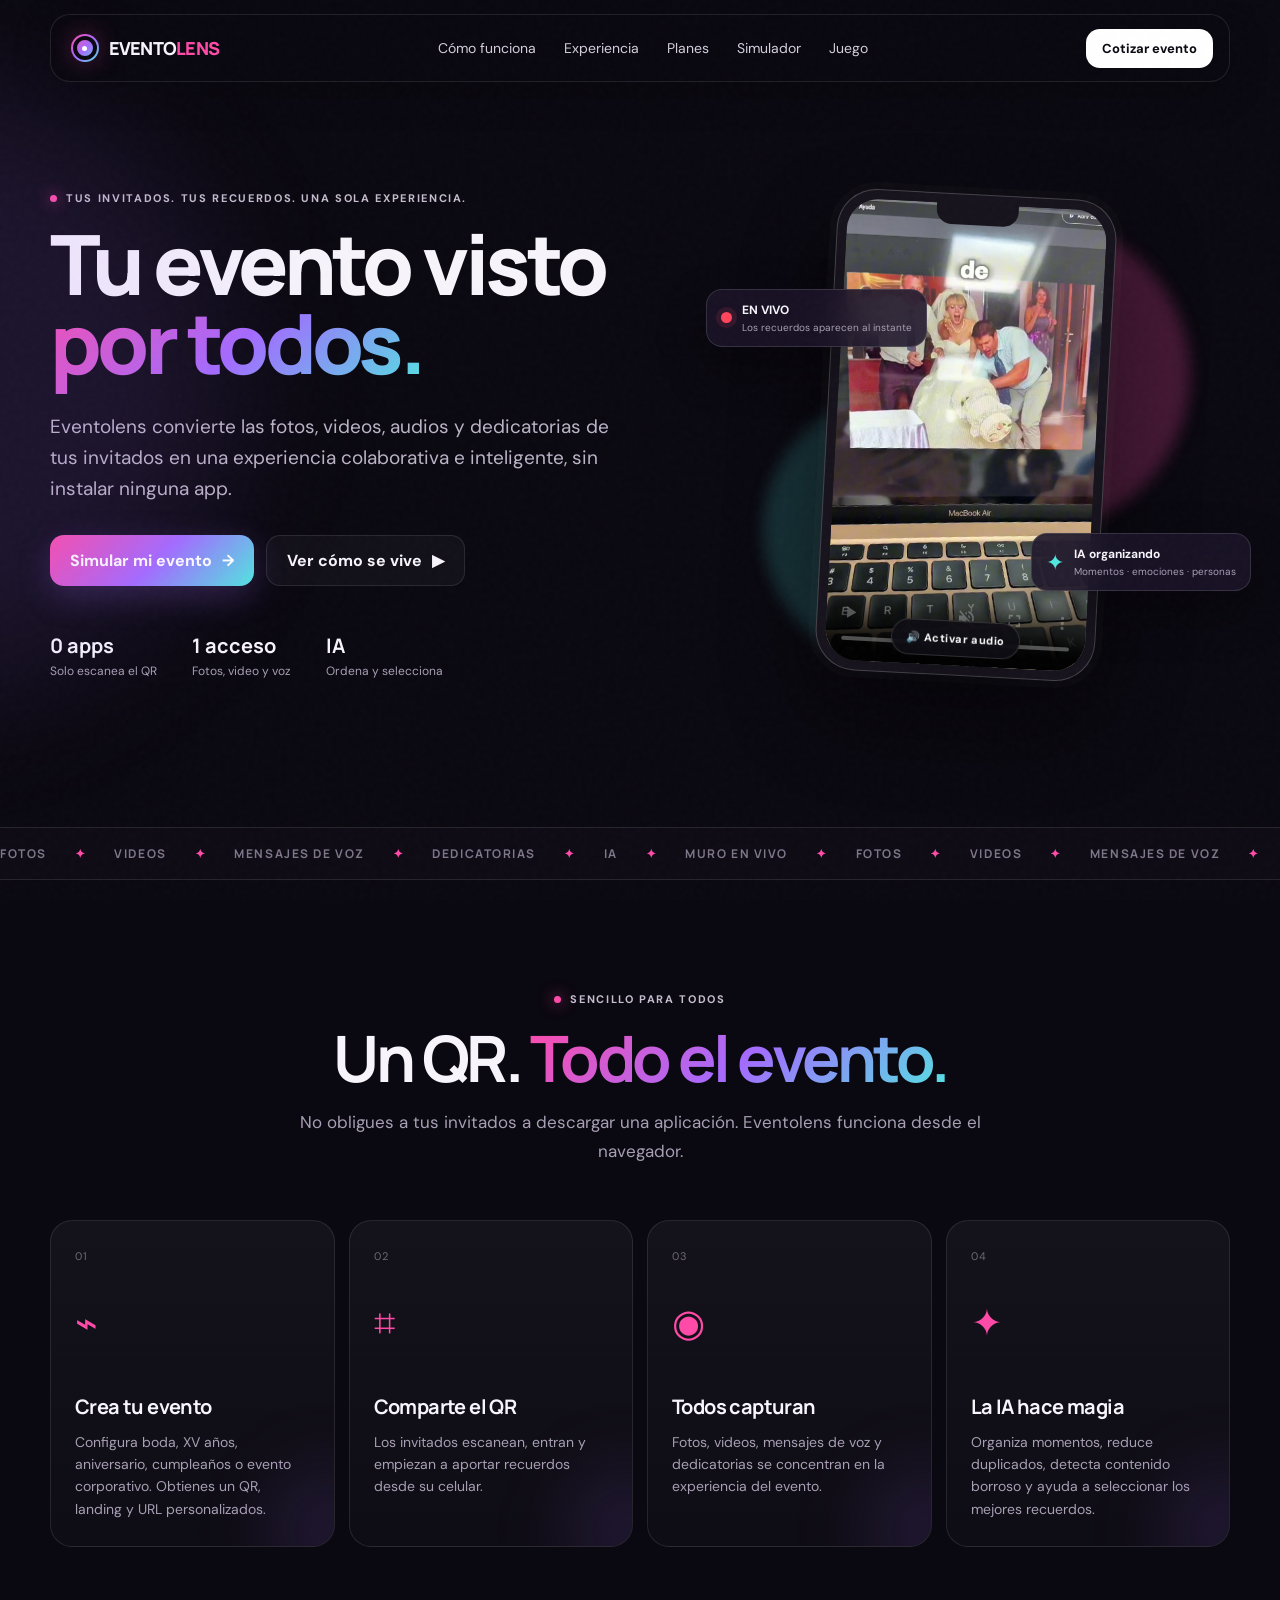
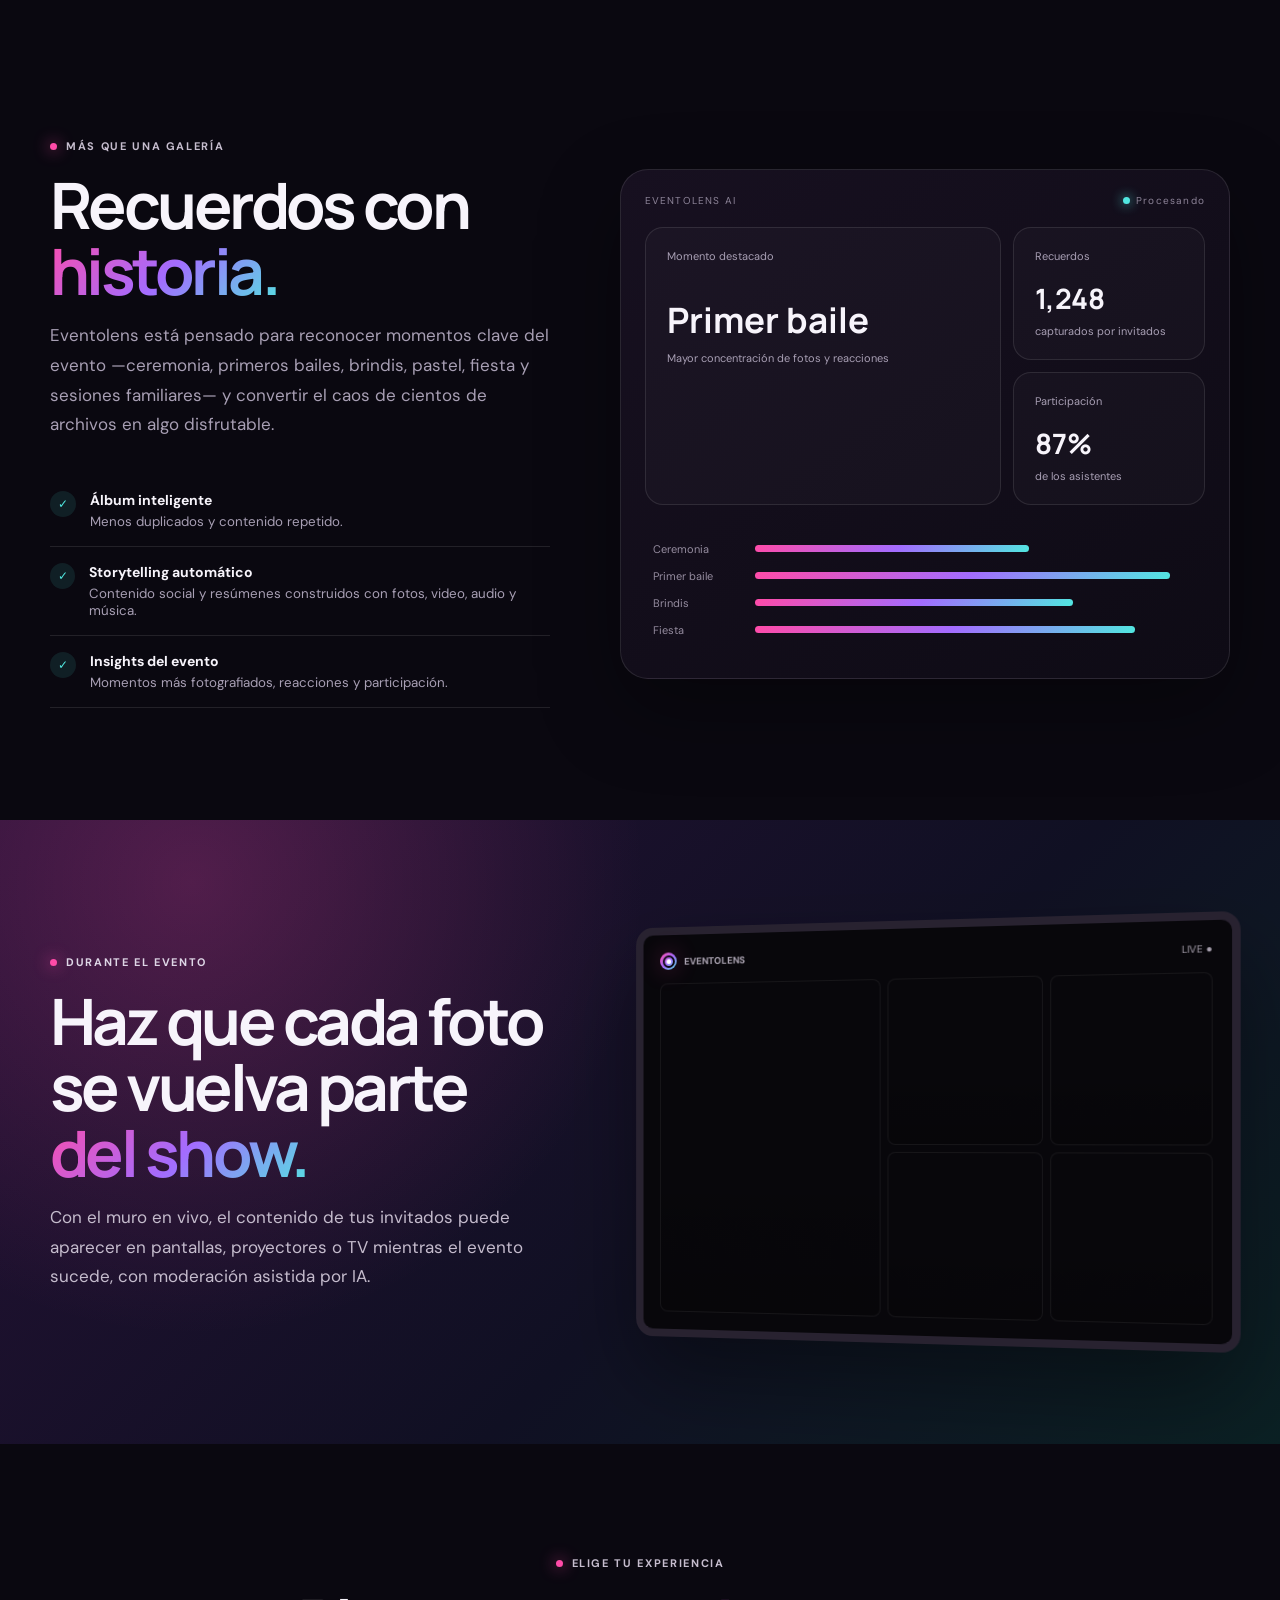
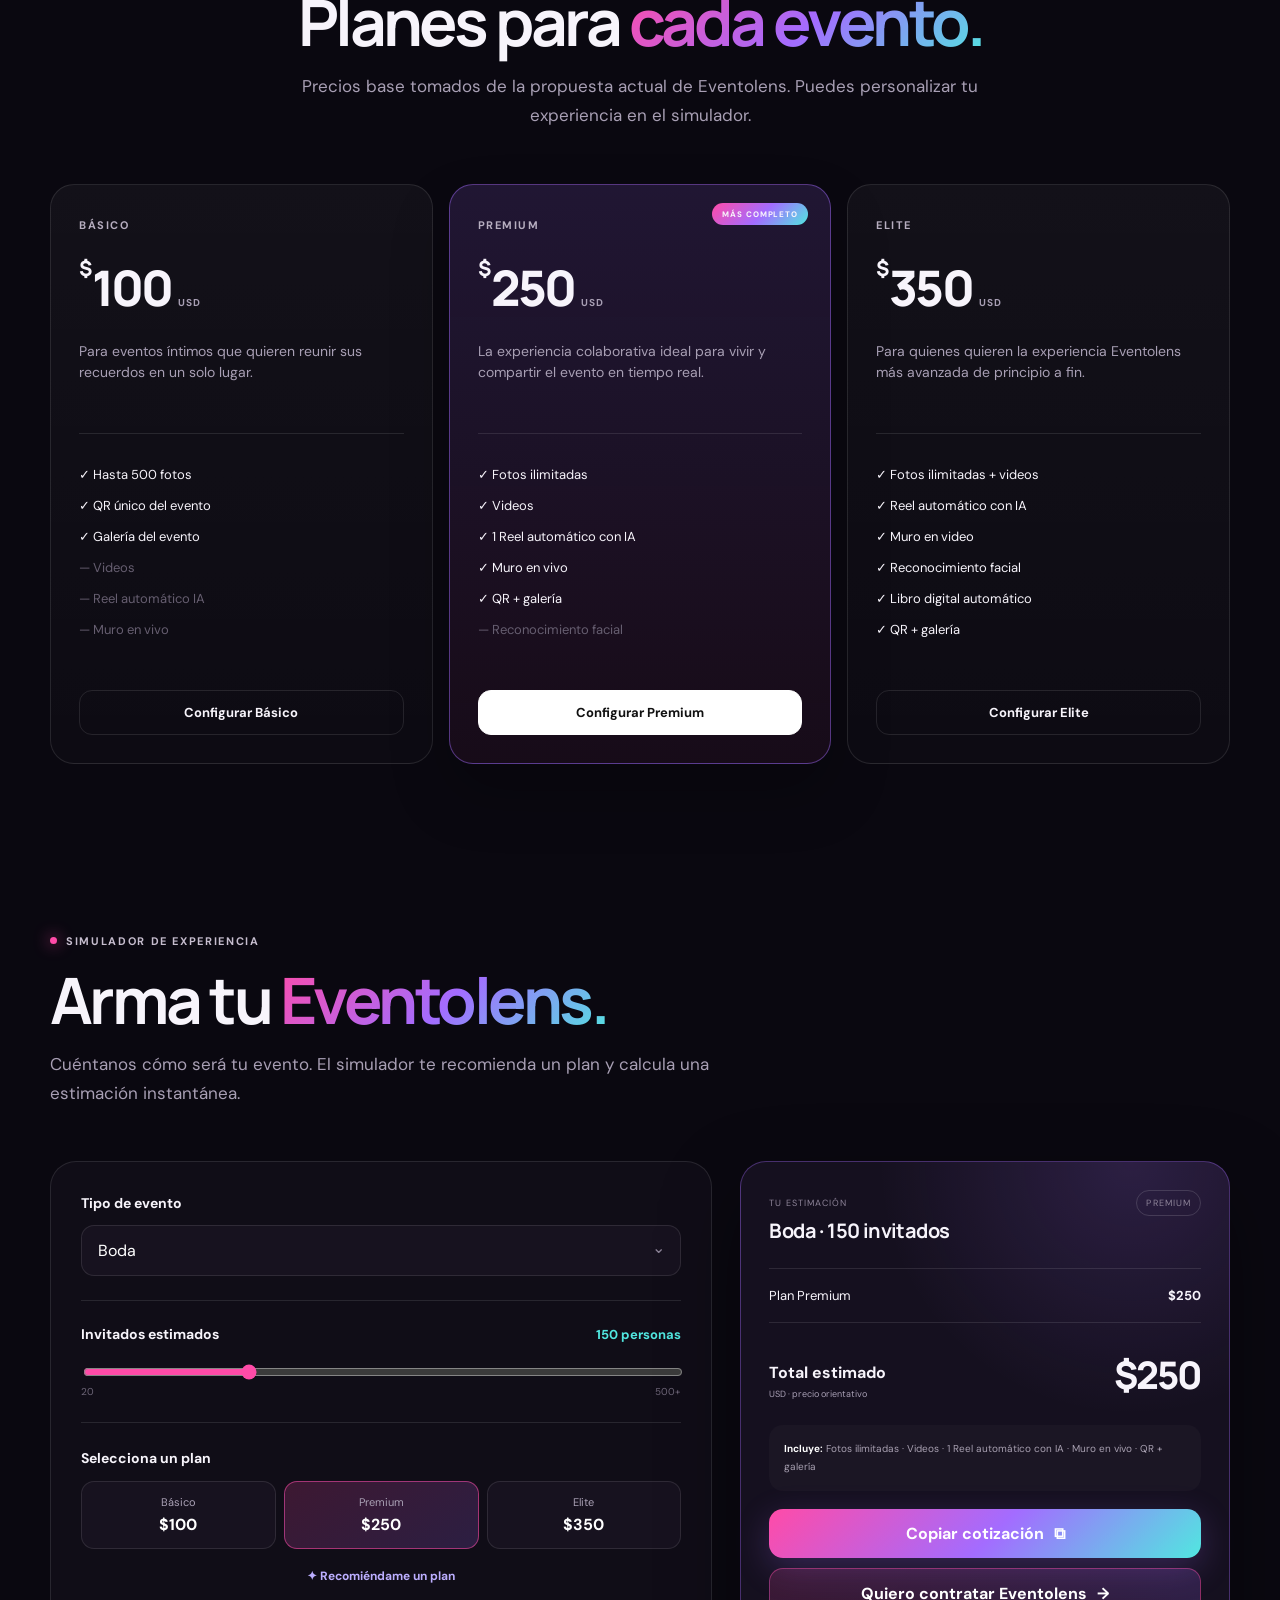
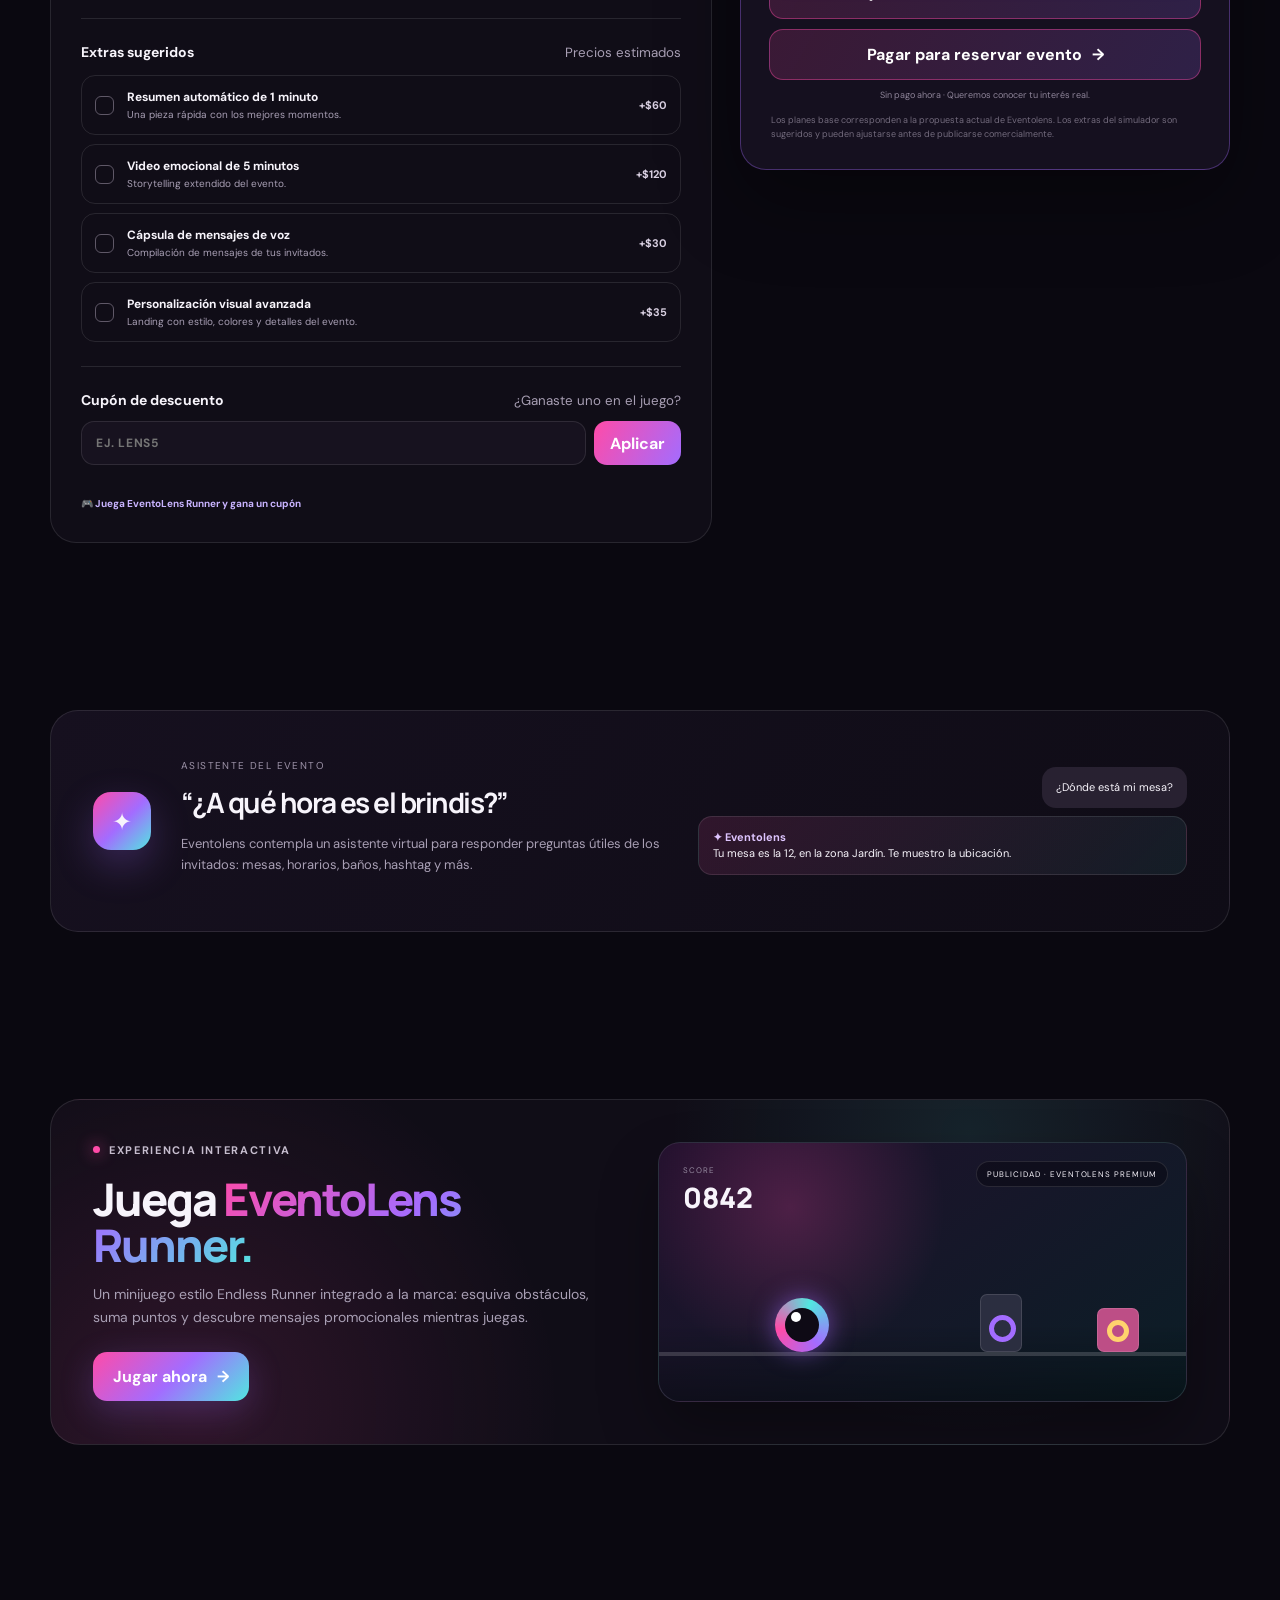
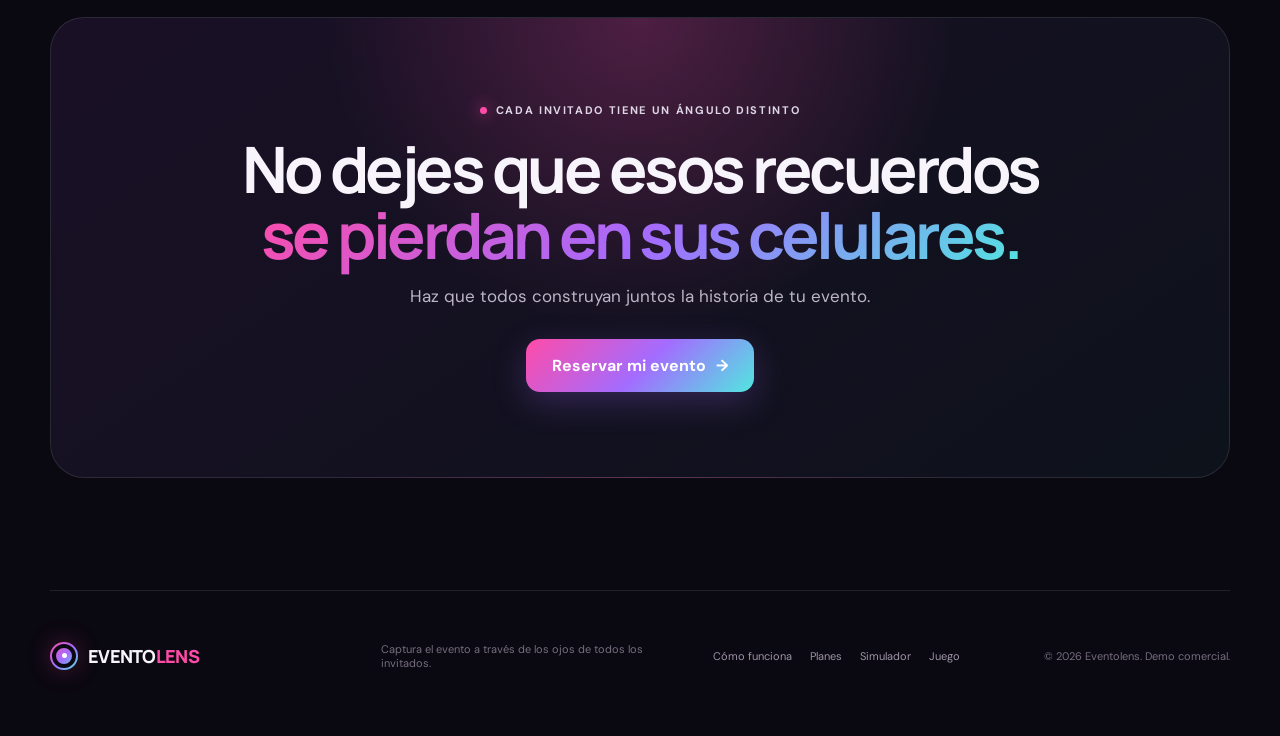
==== commit e5c057d8: "Restore original EventoLens page and add direct reservation payment button" ====
--- a/index.html
+++ b/index.html
@@ -1,202 +1,372 @@
 <!doctype html>
 <html lang="es">
 <head>
-  <meta charset="utf-8">
-  <meta name="viewport" content="width=device-width,initial-scale=1">
-  <title>EventoLens | Captura cada momento, juntos</title>
-  <meta name="description" content="EventoLens reúne las fotos y videos de todos tus invitados en una sola experiencia digital.">
-  <link rel="stylesheet" href="styles.css?v=11">
+  <meta charset="utf-8" />
+  <meta name="viewport" content="width=device-width, initial-scale=1" />
+  <meta name="theme-color" content="#0c0914" />
+  <meta name="description" content="Eventolens: captura tu evento a través de los ojos de todos tus invitados. Galería colaborativa, IA, reels, muro en vivo y álbum inteligente." />
+  <title>Eventolens | Tu evento desde todos los ángulos</title>
+  <link rel="preconnect" href="https://fonts.googleapis.com">
+  <link rel="preconnect" href="https://fonts.gstatic.com" crossorigin>
+  <link href="https://fonts.googleapis.com/css2?family=DM+Sans:wght@400;500;600;700&family=Manrope:wght@500;600;700;800&display=swap" rel="stylesheet">
+  <link rel="stylesheet" href="styles.css" />
 </head>
 <body>
-  <div class="page-shell">
-    <header class="site-header">
-      <a href="#inicio" class="brand" aria-label="EventoLens inicio">
-        <span class="brand-orbit"><span class="brand-core"></span></span>
-        <span>EVENTO<span>LENS</span></span>
-      </a>
-      <nav>
-        <a href="#como">Cómo funciona</a>
-        <a href="#experiencia">Experiencia</a>
-        <a href="#planes">Planes</a>
-        <a href="#simulador">Simulador</a>
-        <a href="game.html">Juego</a>
-      </nav>
-      <a class="btn btn-light" href="#simulador">Cotizar evento</a>
-    </header>
-
-    <main>
-      <section class="hero" id="inicio">
+  <div class="noise" aria-hidden="true"></div>
+  <header class="topbar">
+    <a class="brand" href="#inicio" aria-label="Eventolens - Inicio">
+      <span class="brand-mark" aria-hidden="true"><span></span></span>
+      <span>EVENTO<span>LENS</span></span>
+    </a>
+    <nav class="nav" aria-label="Navegación principal">
+      <a href="#como-funciona">Cómo funciona</a>
+      <a href="#experiencia">Experiencia</a>
+      <a href="#planes">Planes</a>
+      <a href="#simulador">Simulador</a>
+      <a href="game.html">Juego</a>
+    </nav>
+    <a class="btn btn-small" href="#simulador">Cotizar evento</a>
+    <button class="menu-btn" id="menuBtn" aria-label="Abrir menú" aria-expanded="false">☰</button>
+  </header>
+
+  <main>
+    <section class="hero section" id="inicio">
+      <div class="hero-copy reveal">
+        <div class="eyebrow"><span class="dot"></span> Tus invitados. Tus recuerdos. Una sola experiencia.</div>
+        <h1>Tu evento visto<br><span>por todos.</span></h1>
+        <p class="hero-lead">Eventolens convierte las fotos, videos, audios y dedicatorias de tus invitados en una experiencia colaborativa e inteligente, sin instalar ninguna app.</p>
+        <div class="hero-actions">
+          <a class="btn btn-primary" href="#simulador">Simular mi evento <span>→</span></a>
+          <a class="btn btn-ghost" href="#video">Ver cómo se vive <span>▶</span></a>
+        </div>
+        <div class="hero-trust">
+          <div><strong>0 apps</strong><span>Solo escanea el QR</span></div>
+          <div><strong>1 acceso</strong><span>Fotos, video y voz</span></div>
+          <div><strong>IA</strong><span>Ordena y selecciona</span></div>
+        </div>
+      </div>
+
+      <div class="hero-visual reveal" id="video">
+        <div class="orb orb-one"></div>
+        <div class="orb orb-two"></div>
+        <div class="phone-wrap">
+          <div class="phone">
+            <div class="phone-speaker"></div>
+            <video id="promoVideo" controls autoplay muted playsinline loop preload="auto" poster="assets/video-poster.jpg">
+              <source src="assets/eventolens-publicidad.mp4" type="video/mp4" />
+              Tu navegador no puede reproducir este video.
+            </video>
+            <button class="sound-hint" id="soundHint" type="button" aria-label="Activar audio del video">🔊 Activar audio</button>
+          </div>
+          <div class="floating-card card-live"><span class="live-dot"></span><div><b>EN VIVO</b><small>Los recuerdos aparecen al instante</small></div></div>
+          <div class="floating-card card-ai"><span class="spark">✦</span><div><b>IA organizando</b><small>Momentos · emociones · personas</small></div></div>
+        </div>
+      </div>
+    </section>
+
+    <section class="marquee" aria-label="Características principales">
+      <div class="marquee-track">
+        <span>FOTOS</span><i>✦</i><span>VIDEOS</span><i>✦</i><span>MENSAJES DE VOZ</span><i>✦</i><span>DEDICATORIAS</span><i>✦</i><span>IA</span><i>✦</i><span>MURO EN VIVO</span><i>✦</i>
+        <span>FOTOS</span><i>✦</i><span>VIDEOS</span><i>✦</i><span>MENSAJES DE VOZ</span><i>✦</i><span>DEDICATORIAS</span><i>✦</i><span>IA</span><i>✦</i><span>MURO EN VIVO</span><i>✦</i>
+      </div>
+    </section>
+
+    <section class="section how" id="como-funciona">
+      <div class="section-heading reveal">
+        <div class="eyebrow"><span class="dot"></span> Sencillo para todos</div>
+        <h2>Un QR. <span>Todo el evento.</span></h2>
+        <p>No obligues a tus invitados a descargar una aplicación. Eventolens funciona desde el navegador.</p>
+      </div>
+      <div class="steps">
+        <article class="step reveal"><div class="step-num">01</div><div class="step-icon">⌁</div><h3>Crea tu evento</h3><p>Configura boda, XV años, aniversario, cumpleaños o evento corporativo. Obtienes un QR, landing y URL personalizados.</p></article>
+        <article class="step reveal"><div class="step-num">02</div><div class="step-icon">⌗</div><h3>Comparte el QR</h3><p>Los invitados escanean, entran y empiezan a aportar recuerdos desde su celular.</p></article>
+        <article class="step reveal"><div class="step-num">03</div><div class="step-icon">◉</div><h3>Todos capturan</h3><p>Fotos, videos, mensajes de voz y dedicatorias se concentran en la experiencia del evento.</p></article>
+        <article class="step reveal"><div class="step-num">04</div><div class="step-icon">✦</div><h3>La IA hace magia</h3><p>Organiza momentos, reduce duplicados, detecta contenido borroso y ayuda a seleccionar los mejores recuerdos.</p></article>
+      </div>
+    </section>
+
+    <section class="section experience" id="experiencia">
+      <div class="experience-grid">
+        <div class="experience-copy reveal">
+          <div class="eyebrow"><span class="dot"></span> Más que una galería</div>
+          <h2>Recuerdos con<br><span>historia.</span></h2>
+          <p>Eventolens está pensado para reconocer momentos clave del evento —ceremonia, primeros bailes, brindis, pastel, fiesta y sesiones familiares— y convertir el caos de cientos de archivos en algo disfrutable.</p>
+          <ul class="feature-list">
+            <li><span>✓</span><div><b>Álbum inteligente</b><small>Menos duplicados y contenido repetido.</small></div></li>
+            <li><span>✓</span><div><b>Storytelling automático</b><small>Contenido social y resúmenes construidos con fotos, video, audio y música.</small></div></li>
+            <li><span>✓</span><div><b>Insights del evento</b><small>Momentos más fotografiados, reacciones y participación.</small></div></li>
+          </ul>
+        </div>
+        <div class="experience-board reveal">
+          <div class="board-top"><span>EVENTOLENS AI</span><span class="status"><i></i> Procesando</span></div>
+          <div class="board-main">
+            <div class="metric big"><span>Momento destacado</span><strong>Primer baile</strong><small>Mayor concentración de fotos y reacciones</small></div>
+            <div class="metric"><span>Recuerdos</span><strong>1,248</strong><small>capturados por invitados</small></div>
+            <div class="metric"><span>Participación</span><strong>87%</strong><small>de los asistentes</small></div>
+          </div>
+          <div class="moment-bars">
+            <div><span>Ceremonia</span><i style="--w:62%"></i></div>
+            <div><span>Primer baile</span><i style="--w:94%"></i></div>
+            <div><span>Brindis</span><i style="--w:72%"></i></div>
+            <div><span>Fiesta</span><i style="--w:86%"></i></div>
+          </div>
+        </div>
+      </div>
+    </section>
+
+    <section class="section live-wall">
+      <div class="live-inner reveal">
         <div>
-          <span class="eyebrow">Tu evento desde los ojos de todos</span>
-          <h1>Un solo QR.<br><span>Todos los recuerdos.</span></h1>
-          <p>Centraliza las fotos y videos de tus invitados, ordénalos y conviértelos en una experiencia digital fácil de compartir.</p>
-          <div class="hero-actions">
-            <a class="btn btn-gradient" href="#simulador">Cotizar mi evento</a>
-            <a class="btn btn-outline" href="reservar.html">Pagar para reservar evento</a>
-          </div>
-          <small class="helper">La encuesta es opcional. Puedes reservar directamente.</small>
-        </div>
-        <div class="hero-card">
-          <div class="mock-phone">
-            <div class="mock-head">EventoLens</div>
-            <div class="mock-qr">QR</div>
-            <div class="mock-title">Boda de Mariana & Carlos</div>
-            <div class="mock-grid"><i></i><i></i><i></i><i></i><i></i><i></i></div>
-          </div>
-        </div>
-      </section>
-
-      <section class="section" id="como">
-        <span class="eyebrow">Cómo funciona</span>
-        <h2>Menos caos. Más recuerdos.</h2>
-        <div class="steps">
-          <article><b>01</b><h3>Crea tu evento</h3><p>Define tu evento y obtén un acceso único.</p></article>
-          <article><b>02</b><h3>Comparte el QR</h3><p>Los invitados ingresan sin instalar una app.</p></article>
-          <article><b>03</b><h3>Reúne el contenido</h3><p>Fotos y videos llegan a una sola galería.</p></article>
-          <article><b>04</b><h3>Revive el evento</h3><p>Organiza y comparte tus mejores recuerdos.</p></article>
-        </div>
-      </section>
-
-      <section class="section" id="experiencia">
-        <div class="split-card">
-          <div>
-            <span class="eyebrow">Experiencia EventoLens</span>
-            <h2>Diseñado para participar en segundos.</h2>
-            <p>El invitado escanea el QR, abre la experiencia y comparte su contenido. Sin descargas, sin perseguir fotos después del evento.</p>
-          </div>
-          <div class="feature-list">
-            <div><strong>QR único</strong><span>Acceso inmediato al evento.</span></div>
-            <div><strong>Galería colaborativa</strong><span>Todo el contenido en un solo lugar.</span></div>
-            <div><strong>Funciones inteligentes</strong><span>Organización, reels y extras según el plan.</span></div>
-          </div>
-        </div>
-      </section>
-
-      <section class="section" id="planes">
-        <span class="eyebrow">Planes</span>
-        <h2>Elige la experiencia para tu evento.</h2>
-        <div class="plan-grid">
-          <article class="plan-card" data-plan-card="basic">
-            <span>Básico</span><h3>$100 <small>USD</small></h3>
-            <ul><li>Hasta 500 fotos</li><li>QR único</li><li>Galería del evento</li></ul>
-            <button class="plan-select" data-plan="basic">Elegir Básico</button>
-          </article>
-          <article class="plan-card featured" data-plan-card="premium">
-            <span>Premium</span><h3>$250 <small>USD</small></h3>
-            <ul><li>Fotos ilimitadas</li><li>Videos</li><li>1 reel automático</li><li>Muro en vivo</li></ul>
-            <button class="plan-select" data-plan="premium">Elegir Premium</button>
-          </article>
-          <article class="plan-card" data-plan-card="elite">
-            <span>Elite</span><h3>$350 <small>USD</small></h3>
-            <ul><li>Fotos y videos ilimitados</li><li>Reel automático</li><li>Reconocimiento facial</li><li>Libro digital</li></ul>
-            <button class="plan-select" data-plan="elite">Elegir Elite</button>
-          </article>
-        </div>
-      </section>
-
-      <section class="section simulator" id="simulador">
-        <div class="sim-left">
-          <span class="eyebrow">Simulador</span>
-          <h2>Cotiza tu evento.</h2>
-          <p class="section-copy">Ajusta los datos para obtener una estimación instantánea.</p>
-
-          <label>Tipo de evento
-            <select id="eventType">
-              <option>Boda</option><option>XV años</option><option>Cumpleaños</option><option>Corporativo</option><option>Otro evento</option>
-            </select>
-          </label>
-
-          <div class="range-head"><label for="guests">Invitados estimados</label><strong id="guestsLabel">150 personas</strong></div>
-          <input id="guests" type="range" min="20" max="500" step="10" value="150">
-          <div class="range-scale"><span>20</span><span>500+</span></div>
-
-          <h3>Selecciona un plan</h3>
-          <div class="sim-plan-row">
-            <button data-sim-plan="basic"><span>Básico</span><b>$100</b></button>
-            <button class="active" data-sim-plan="premium"><span>Premium</span><b>$250</b></button>
-            <button data-sim-plan="elite"><span>Elite</span><b>$350</b></button>
-          </div>
-          <button id="recommendPlan" class="text-button">✦ Recomiéndame un plan</button>
-
-          <hr>
-          <div class="subhead"><h3>Extras sugeridos</h3><span>Precios estimados</span></div>
-          <div class="extras">
-            <label><input type="checkbox" data-extra="60" data-extra-name="Resumen automático de 1 minuto"><span><b>Resumen automático de 1 minuto</b><small>Una pieza rápida con los mejores momentos.</small></span><strong>+$60</strong></label>
-            <label><input type="checkbox" data-extra="120" data-extra-name="Video emocional de 5 minutos"><span><b>Video emocional de 5 minutos</b><small>Storytelling extendido del evento.</small></span><strong>+$120</strong></label>
-            <label><input type="checkbox" data-extra="30" data-extra-name="Cápsula de mensajes de voz"><span><b>Cápsula de mensajes de voz</b><small>Compilación de mensajes de tus invitados.</small></span><strong>+$30</strong></label>
-            <label><input type="checkbox" data-extra="35" data-extra-name="Personalización visual avanzada"><span><b>Personalización visual avanzada</b><small>Landing con estilo, colores y detalles del evento.</small></span><strong>+$35</strong></label>
-          </div>
-          <hr>
-          <div class="coupon-row">
-            <div><h3>Cupón de descuento</h3><small>¿Ganaste uno en el juego?</small></div>
-            <div class="coupon-input"><input id="coupon" placeholder="EJ. LENS5"><button id="applyCoupon">Aplicar</button></div>
-          </div>
-          <div id="couponMsg" class="coupon-msg">Escribe un cupón para aplicarlo.</div>
-          <a class="game-link" href="game.html">🎮 Juega EventoLens Runner y gana un cupón</a>
-        </div>
-
-        <aside class="estimate-card">
-          <div class="estimate-top"><span>TU ESTIMACIÓN</span><em id="estimateBadge">PREMIUM</em></div>
-          <h2 id="estimateTitle">Boda · 150 invitados</h2>
-          <div id="estimateLines" class="estimate-lines"></div>
-          <div class="total-row"><div><strong>Total estimado</strong><small>USD · precio orientativo</small></div><b id="estimateTotal">$250</b></div>
-          <div id="estimateIncludes" class="includes">Incluye: Fotos ilimitadas · Videos · 1 Reel automático con IA · Muro en vivo · QR + galería</div>
-          <button id="copyEstimate" class="btn btn-gradient full">Copiar cotización</button>
-          <button id="openInterest" class="btn btn-outline full">Quiero contratar Eventolens →</button>
-          <a id="directPay" class="btn btn-pay full" href="reservar.html?plan=premium">Pagar para reservar evento</a>
-          <small class="validation-price">Reserva de validación: Básico $10 · Premium $20 · Elite $30 MXN.</small>
-          <small class="muted-note">La encuesta es opcional. Puedes pagar la reserva directamente.</small>
+          <div class="eyebrow light"><span class="dot"></span> Durante el evento</div>
+          <h2>Haz que cada foto<br>se vuelva parte <span>del show.</span></h2>
+          <p>Con el muro en vivo, el contenido de tus invitados puede aparecer en pantallas, proyectores o TV mientras el evento sucede, con moderación asistida por IA.</p>
+        </div>
+        <div class="screen-mock">
+          <div class="screen-head"><div class="screen-logo"><span class="brand-mark tiny"><span></span></span>EVENTOLENS</div><span>LIVE ●</span></div>
+          <div class="screen-grid">
+            <div class="ph ph1" role="img" aria-label="Boda: brindis de novios e invitados" style="background-image:url('https://images.unsplash.com/photo-1761499101934-4c79d09b14e9?auto=format&fit=crop&fm=jpg&ixid=M3wxMjA3fDB8MHxwaG90by1wYWdlfHx8fGVufDB8fHx8fA%3D%3D&ixlib=rb-4.1.0&q=60&w=3000')"></div>
+            <div class="ph ph2" role="img" aria-label="Quince años: festejo con vestido de gala" style="background-image:url('https://images.unsplash.com/photo-1767591311431-5bfb8cc48bdf?auto=format&fit=crop&fm=jpg&ixid=M3wxMjA3fDB8MHxwaG90by1wYWdlfHx8fGVufDB8fHx8fA%3D%3D&ixlib=rb-4.1.0&q=60&w=3000')"></div>
+            <div class="ph ph3" role="img" aria-label="Fiesta: amigos bailando" style="background-image:url('https://images.unsplash.com/photo-1775037231648-51b6f25f84df?auto=format&fit=crop&fm=jpg&ixid=M3wxMjA3fDB8MHxwaG90by1wYWdlfHx8fGVufDB8fHx8fA%3D%3D&ixlib=rb-4.1.0&q=60&w=3000')"></div>
+            <div class="ph ph4" role="img" aria-label="Cumpleaños: celebración con globos" style="background-image:url('https://images.unsplash.com/photo-1776162241196-baecafaeb305?auto=format&fit=crop&fm=jpg&ixid=M3wxMjA3fDB8MHxwaG90by1wYWdlfHx8fGVufDB8fHx8fA%3D%3D&ixlib=rb-4.1.0&q=60&w=3000')"></div>
+            <div class="ph ph5" role="img" aria-label="Boda: invitados en la pista de baile" style="background-image:url('https://images.unsplash.com/photo-1739295195205-d4c8f075cbcd?auto=format&fit=crop&fm=jpg&ixid=M3wxMjA3fDB8MHxwaG90by1wYWdlfHx8fGVufDB8fHx8fA%3D%3D&ixlib=rb-4.1.0&q=60&w=3000')"></div>
+          </div>
+        </div>
+      </div>
+    </section>
+
+    <section class="section pricing" id="planes">
+      <div class="section-heading reveal">
+        <div class="eyebrow"><span class="dot"></span> Elige tu experiencia</div>
+        <h2>Planes para <span>cada evento.</span></h2>
+        <p>Precios base tomados de la propuesta actual de Eventolens. Puedes personalizar tu experiencia en el simulador.</p>
+      </div>
+      <div class="pricing-grid">
+        <article class="price-card reveal" data-plan-jump="basic">
+          <div class="plan-top"><span>BÁSICO</span><div class="price"><small>$</small>100 <em>USD</em></div><p>Para eventos íntimos que quieren reunir sus recuerdos en un solo lugar.</p></div>
+          <ul><li>✓ Hasta 500 fotos</li><li>✓ QR único del evento</li><li>✓ Galería del evento</li><li class="muted">— Videos</li><li class="muted">— Reel automático IA</li><li class="muted">— Muro en vivo</li></ul>
+          <a class="plan-button" href="#simulador">Configurar Básico</a>
+        </article>
+        <article class="price-card featured reveal" data-plan-jump="premium">
+          <div class="popular">MÁS COMPLETO</div>
+          <div class="plan-top"><span>PREMIUM</span><div class="price"><small>$</small>250 <em>USD</em></div><p>La experiencia colaborativa ideal para vivir y compartir el evento en tiempo real.</p></div>
+          <ul><li>✓ Fotos ilimitadas</li><li>✓ Videos</li><li>✓ 1 Reel automático con IA</li><li>✓ Muro en vivo</li><li>✓ QR + galería</li><li class="muted">— Reconocimiento facial</li></ul>
+          <a class="plan-button bright" href="#simulador">Configurar Premium</a>
+        </article>
+        <article class="price-card reveal" data-plan-jump="elite">
+          <div class="plan-top"><span>ELITE</span><div class="price"><small>$</small>350 <em>USD</em></div><p>Para quienes quieren la experiencia Eventolens más avanzada de principio a fin.</p></div>
+          <ul><li>✓ Fotos ilimitadas + videos</li><li>✓ Reel automático con IA</li><li>✓ Muro en video</li><li>✓ Reconocimiento facial</li><li>✓ Libro digital automático</li><li>✓ QR + galería</li></ul>
+          <a class="plan-button" href="#simulador">Configurar Elite</a>
+        </article>
+      </div>
+    </section>
+
+    <section class="section simulator" id="simulador">
+      <div class="section-heading left reveal">
+        <div class="eyebrow"><span class="dot"></span> Simulador de experiencia</div>
+        <h2>Arma tu <span>Eventolens.</span></h2>
+        <p>Cuéntanos cómo será tu evento. El simulador te recomienda un plan y calcula una estimación instantánea.</p>
+      </div>
+
+      <div class="sim-grid reveal">
+        <div class="sim-controls">
+          <div class="control-block">
+            <label for="eventType">Tipo de evento</label>
+            <div class="select-wrap"><select id="eventType"><option>Boda</option><option>XV años</option><option>Aniversario</option><option>Cumpleaños</option><option>Evento corporativo</option><option>Otro evento</option></select></div>
+          </div>
+
+          <div class="control-block">
+            <div class="label-row"><label for="guests">Invitados estimados</label><strong><span id="guestValue">150</span> personas</strong></div>
+            <input type="range" id="guests" min="20" max="500" step="10" value="150" />
+            <div class="range-labels"><span>20</span><span>500+</span></div>
+          </div>
+
+          <div class="control-block">
+            <label>Selecciona un plan</label>
+            <div class="plan-switcher">
+              <button class="plan-option" data-plan="basic"><span>Básico</span><b>$100</b></button>
+              <button class="plan-option active" data-plan="premium"><span>Premium</span><b>$250</b></button>
+              <button class="plan-option" data-plan="elite"><span>Elite</span><b>$350</b></button>
+            </div>
+            <button id="recommendBtn" class="recommend-btn">✦ Recomiéndame un plan</button>
+            <div id="recommendation" class="recommendation" aria-live="polite"></div>
+          </div>
+
+          <div class="control-block">
+            <div class="label-row"><label>Extras sugeridos</label><small>Precios estimados</small></div>
+            <div class="extras">
+              <label class="extra"><input type="checkbox" data-extra="highlight" data-price="60"><span class="check"></span><div><b>Resumen automático de 1 minuto</b><small>Una pieza rápida con los mejores momentos.</small></div><strong>+$60</strong></label>
+              <label class="extra"><input type="checkbox" data-extra="emotional" data-price="120"><span class="check"></span><div><b>Video emocional de 5 minutos</b><small>Storytelling extendido del evento.</small></div><strong>+$120</strong></label>
+              <label class="extra"><input type="checkbox" data-extra="voices" data-price="30"><span class="check"></span><div><b>Cápsula de mensajes de voz</b><small>Compilación de mensajes de tus invitados.</small></div><strong>+$30</strong></label>
+              <label class="extra"><input type="checkbox" data-extra="branding" data-price="35"><span class="check"></span><div><b>Personalización visual avanzada</b><small>Landing con estilo, colores y detalles del evento.</small></div><strong>+$35</strong></label>
+            </div>
+          </div>
+
+          <div class="control-block coupon-control">
+            <div class="label-row"><label for="couponInput">Cupón de descuento</label><small>¿Ganaste uno en el juego?</small></div>
+            <div class="coupon-input-row">
+              <input id="couponInput" type="text" inputmode="text" autocomplete="off" placeholder="Ej. LENS5" maxlength="12" />
+              <button id="applyCoupon" type="button">Aplicar</button>
+            </div>
+            <div id="couponStatus" class="coupon-status" aria-live="polite"></div>
+            <a class="play-coupon-link" href="game.html">🎮 Juega EventoLens Runner y gana un cupón</a>
+          </div>
+        </div>
+
+        <aside class="quote-card">
+          <div class="quote-head"><div><span>TU ESTIMACIÓN</span><h3 id="quoteEvent">Boda · 150 invitados</h3></div><span class="quote-badge" id="quotePlanBadge">PREMIUM</span></div>
+          <div class="quote-line"><span>Plan <span id="quotePlan">Premium</span></span><strong id="basePrice">$250</strong></div>
+          <div id="extrasSummary"></div>
+          <div id="discountLine" class="discount-line hidden"><span>Descuento <b id="discountCode">LENS5</b></span><strong id="discountAmount">−$0</strong></div>
+          <div class="quote-total"><div><span>Total estimado</span><small>USD · precio orientativo</small></div><strong id="totalPrice">$250</strong></div>
+          <div class="included" id="includedFeatures"></div>
+          <button class="btn btn-primary quote-copy" id="copyQuote">Copiar cotización <span>⧉</span></button>
+          <button class="btn reserve-btn" id="reserveEvent" type="button">Quiero contratar Eventolens <span>→</span></button>
+          <button class="btn reserve-btn" id="payReserveEvent" type="button" onclick="location.href='reservar.html?plan=' + (document.querySelector('.plan-option.active')?.dataset.plan || 'premium')">Pagar para reservar evento <span>→</span></button>
+          <p class="reserve-note">Sin pago ahora · Queremos conocer tu interés real.</p>
+          <p class="fineprint">Los planes base corresponden a la propuesta actual de Eventolens. Los extras del simulador son sugeridos y pueden ajustarse antes de publicarse comercialmente.</p>
         </aside>
-      </section>
-
-      <section class="section demo-data">
-        <div>
-          <span class="eyebrow">Bitácora de conversión</span>
-          <h2>Escenario de demostración.</h2>
-          <p>Estos datos son simulados y sirven únicamente para explicar cómo se mediría el embudo comercial.</p>
-        </div>
-        <div class="funnel-row">
-          <div><b>20</b><span>Contactados</span></div><i>→</i><div><b>12</b><span>Interesados</span></div><i>→</i><div><b>8</b><span>Visitas</span></div><i>→</i><div><b>5</b><span>Checkout</span></div><i>→</i><div><b>3</b><span>Preórdenes</span></div>
-        </div>
-      </section>
-    </main>
+      </div>
+    </section>
+
+    <section class="section assistant-section">
+      <div class="assistant-card reveal">
+        <div class="assistant-icon">✦</div>
+        <div><span>ASISTENTE DEL EVENTO</span><h2>“¿A qué hora es el brindis?”</h2><p>Eventolens contempla un asistente virtual para responder preguntas útiles de los invitados: mesas, horarios, baños, hashtag y más.</p></div>
+        <div class="chat-preview">
+          <div class="bubble user-bubble">¿Dónde está mi mesa?</div>
+          <div class="bubble bot-bubble"><b>✦ Eventolens</b><br>Tu mesa es la 12, en la zona Jardín. Te muestro la ubicación.</div>
+        </div>
+      </div>
+    </section>
+
+
+    <section class="section game-promo" id="juego">
+      <div class="game-promo-card reveal">
+        <div class="game-promo-copy">
+          <div class="eyebrow"><span class="dot"></span> EXPERIENCIA INTERACTIVA</div>
+          <h2>Juega <span>EventoLens Runner.</span></h2>
+          <p>Un minijuego estilo Endless Runner integrado a la marca: esquiva obstáculos, suma puntos y descubre mensajes promocionales mientras juegas.</p>
+          <a class="btn btn-primary" href="game.html">Jugar ahora <span>→</span></a>
+        </div>
+        <div class="game-promo-visual" aria-hidden="true">
+          <div class="runner-track"><div class="runner-logo"><i></i></div><div class="runner-obstacle"></div><div class="runner-obstacle second"></div></div>
+          <div class="runner-score"><span>SCORE</span><b>0842</b></div>
+          <div class="runner-ad">PUBLICIDAD · EVENTOLENS PREMIUM</div>
+        </div>
+      </div>
+    </section>
+
+    <section class="section final-cta">
+      <div class="cta-box reveal">
+        <div class="eyebrow light"><span class="dot"></span> Cada invitado tiene un ángulo distinto</div>
+        <h2>No dejes que esos recuerdos<br><span>se pierdan en sus celulares.</span></h2>
+        <p>Haz que todos construyan juntos la historia de tu evento.</p>
+        <button class="btn btn-primary big-btn fake-door-trigger" type="button">Reservar mi evento <span>→</span></button>
+      </div>
+    </section>
+  </main>
+
+  <footer>
+    <a class="brand" href="#inicio"><span class="brand-mark" aria-hidden="true"><span></span></span><span>EVENTO<span>LENS</span></span></a>
+    <p>Captura el evento a través de los ojos de todos los invitados.</p>
+    <div class="footer-links"><a href="#como-funciona">Cómo funciona</a><a href="#planes">Planes</a><a href="#simulador">Simulador</a><a href="game.html">Juego</a></div>
+    <small>© <span id="year"></span> Eventolens. Demo comercial.</small>
+  </footer>
+
+  <div class="fake-door-modal" id="fakeDoorModal" aria-hidden="true">
+    <div class="fake-door-backdrop" data-close-fake-door></div>
+    <section class="fake-door-dialog" role="dialog" aria-modal="true" aria-labelledby="fakeDoorTitle">
+      <button class="modal-close" type="button" aria-label="Cerrar" data-close-fake-door>×</button>
+
+      <div class="fake-door-intro" id="fakeDoorIntro">
+        <div class="launch-pill">LANZAMIENTO LIMITADO</div>
+        <div class="modal-brand"><span class="brand-mark" aria-hidden="true"><span></span></span><span>EVENTO<span>LENS</span></span></div>
+        <h2 id="fakeDoorTitle">¡Gracias por querer reservar Eventolens!</h2>
+        <p>Estamos validando nuestra próxima etapa comercial y todavía no habilitamos el pago en línea. Tu interés nos ayuda a saber qué experiencias lanzar primero.</p>
+        <div class="launch-offer"><strong>20% DE DESCUENTO</strong><span>para quienes participen en esta prueba comercial.</span></div>
+        <button class="btn btn-primary modal-primary" id="startSurvey" type="button">Responder y obtener mi 20% <span>→</span></button>
+        <small>Te tomará menos de 1 minuto. No se realizará ningún cobro.</small>
+      </div>
+
+      <form class="experiment-form hidden" id="experimentForm">
+        <div class="survey-progress"><span>PREFERENCIAS DE TU EVENTO</span><b>Encuesta breve</b></div>
+        <div class="survey-summary" id="surveySummary"></div>
+
+        <div class="form-grid two-cols">
+          <label class="field"><span>Nombre <em>opcional</em></span><input type="text" name="name" autocomplete="name" placeholder="Tu nombre"></label>
+          <label class="field"><span>Fecha aproximada del evento</span><input type="date" name="event_date"></label>
+        </div>
+
+        <fieldset class="field-group">
+          <legend>Después de ver Eventolens, ¿qué tan probable sería que lo contrataras?</legend>
+          <div class="choice-grid five">
+            <label><input type="radio" name="purchase_intent" value="1 - Nada probable" required><span>1<small>Nada</small></span></label>
+            <label><input type="radio" name="purchase_intent" value="2 - Poco probable"><span>2<small>Poco</small></span></label>
+            <label><input type="radio" name="purchase_intent" value="3 - Tal vez"><span>3<small>Tal vez</small></span></label>
+            <label><input type="radio" name="purchase_intent" value="4 - Probable"><span>4<small>Sí</small></span></label>
+            <label><input type="radio" name="purchase_intent" value="5 - Muy probable"><span>5<small>Mucho</small></span></label>
+          </div>
+        </fieldset>
+
+        <label class="field"><span>¿Qué función te interesa más?</span>
+          <select name="favorite_feature" required>
+            <option value="" selected disabled>Selecciona una opción</option>
+            <option>Galería colaborativa por QR</option>
+            <option>Fotos y videos de todos los invitados</option>
+            <option>Reel automático con IA</option>
+            <option>Muro en vivo durante el evento</option>
+            <option>Reconocimiento facial</option>
+            <option>Libro digital automático</option>
+          </select>
+        </label>
+
+        <label class="field"><span>¿Qué rango considerarías razonable pagar por una experiencia como Eventolens?</span>
+          <select name="expected_budget" required>
+            <option value="" selected disabled>Selecciona un rango</option>
+            <option>Menos de $100 USD</option>
+            <option>$100 – $199 USD</option>
+            <option>$200 – $299 USD</option>
+            <option>$300 – $399 USD</option>
+            <option>$400 USD o más</option>
+          </select>
+        </label>
+
+        <label class="field"><span>¿Qué podría impedir que lo contrataras? <em>opcional</em></span><textarea name="objection" rows="3" placeholder="Precio, dudas, funciones, no tengo evento próximo, etc."></textarea></label>
+
+        <div class="form-grid two-cols">
+          <label class="field"><span>Correo <em>opcional</em></span><input type="email" name="email" autocomplete="email" placeholder="correo@ejemplo.com"></label>
+          <label class="field"><span>WhatsApp <em>opcional</em></span><input type="tel" name="whatsapp" autocomplete="tel" placeholder="+52 998..."></label>
+        </div>
+
+        <label class="consent-line"><input type="checkbox" name="contact_permission" value="Sí"><span>Acepto que Eventolens me contacte sobre el lanzamiento y promociones. <b>Opcional.</b></span></label>
+
+        <input type="hidden" name="event_type" id="formEventType">
+        <input type="hidden" name="guests" id="formGuests">
+        <input type="hidden" name="plan" id="formPlan">
+        <input type="hidden" name="estimated_total" id="formTotal">
+        <input type="hidden" name="coupon_before_survey" id="formCoupon">
+        <input type="hidden" name="source" value="Landing Page Eventolens - Fake Door">
+
+        <button class="btn btn-primary modal-primary" type="submit" id="submitSurvey">Enviar respuestas y obtener mi 20% <span>→</span></button>
+        <p class="form-privacy">Tus respuestas se utilizarán únicamente para evaluar el interés comercial en Eventolens.</p>
+      </form>
+
+      <div class="survey-success hidden" id="surveySuccess">
+        <div class="success-icon">✓</div>
+        <div class="eyebrow"><span class="dot"></span> RESPUESTA REGISTRADA</div>
+        <h2>Tu descuento de lanzamiento está listo.</h2>
+        <p>Gracias por ayudarnos a validar Eventolens. Tu cupón para esta prueba es:</p>
+        <button class="launch-code" id="launchCode" type="button" title="Copiar cupón">LANZA20</button>
+        <span class="success-help">20% de descuento · toca el código para copiarlo</span>
+        <button class="btn btn-primary modal-primary" id="applyLaunchCoupon" type="button">Ver mi precio con 20% <span>→</span></button>
+      </div>
+    </section>
   </div>
 
-  <div id="interestModal" class="modal" aria-hidden="true">
-    <div class="modal-backdrop" data-close-modal></div>
-    <div class="modal-card" role="dialog" aria-modal="true" aria-labelledby="modalTitle">
-      <button class="modal-close" data-close-modal aria-label="Cerrar">×</button>
-      <span class="modal-badge">LANZAMIENTO LIMITADO</span>
-      <div class="modal-brand"><span class="brand-orbit small"><span class="brand-core"></span></span><b>EVENTO<span>LENS</span></b></div>
-      <h2 id="modalTitle">¡Gracias por querer reservar EventoLens!</h2>
-      <p>Estamos validando nuestra próxima etapa comercial. Puedes ayudarnos con una encuesta breve o reservar directamente sin responderla.</p>
-      <div class="discount-box"><strong>20% DE DESCUENTO</strong><span>para quienes participen en esta prueba comercial.</span></div>
-      <button id="showSurvey" class="btn btn-gradient full">Responder y obtener mi 20% →</button>
-      <a id="modalDirectPay" class="btn btn-pay full" href="reservar.html?plan=premium">Pagar para reservar evento</a>
-      <small class="muted-note">La encuesta es opcional.</small>
-
-      <form id="surveyForm" class="survey-form" hidden>
-        <div class="form-grid">
-          <label>Nombre<input name="nombre" required></label>
-          <label>Tipo de evento<select name="tipo_evento"><option>Boda</option><option>XV años</option><option>Cumpleaños</option><option>Corporativo</option><option>Otro</option></select></label>
-          <label>Fecha aproximada<input name="fecha_aproximada" type="date"></label>
-          <label>Número de invitados<input name="invitados" type="number" min="1" value="150"></label>
-          <label>Plan elegido<select name="plan"><option>Básico</option><option selected>Premium</option><option>Elite</option></select></label>
-          <label>Probabilidad de contratar<select name="probabilidad"><option>1 - Nada probable</option><option>2 - Poco probable</option><option>3 - Tal vez</option><option>4 - Probable</option><option selected>5 - Muy probable</option></select></label>
-          <label>Función que más valoras<input name="funcion" placeholder="Ej. Reel automático"></label>
-          <label>Precio que considerarías<input name="precio_considerado" placeholder="Ej. $200 – $299 USD"></label>
-          <label class="wide">¿Qué impediría contratarlo?<input name="impedimento" placeholder="Ej. precio, confianza, fecha..."></label>
-          <label>Correo<input name="correo" type="email"></label>
-          <label>WhatsApp<input name="whatsapp"></label>
-          <label class="wide checkline"><input name="acepta_contacto" type="checkbox" value="Sí"><span>Acepto ser contactado para dar seguimiento.</span></label>
-        </div>
-        <button class="btn btn-gradient full" type="submit">Enviar encuesta</button>
-        <div id="surveyStatus" class="survey-status"></div>
-      </form>
-    </div>
-  </div>
-
+  <div class="admin-status" id="adminStatus" hidden></div>
+
+  <div class="toast" id="toast" role="status">Cotización copiada ✓</div>
   <script src="experiment-config.js"></script>
-  <script src="script.js?v=11"></script>
+  <script src="script.js"></script>
 </body>
 </html>
--- a/styles.css
+++ b/styles.css
@@ -1 +1,28 @@
-:root{--bg:#0b0911;--panel:#14101c;--panel2:#1b1324;--line:#3a2f46;--text:#f7f4fb;--muted:#a79bad;--pink:#ff42b3;--purple:#9b5cff;--cyan:#4ed8e6;--green:#65e0a5;--shadow:0 28px 90px rgba(0,0,0,.36)}*{box-sizing:border-box}html{scroll-behavior:smooth}body{margin:0;background:radial-gradient(circle at 10% 10%,rgba(154,91,255,.09),transparent 28rem),radial-gradient(circle at 90% 20%,rgba(255,66,179,.06),transparent 30rem),var(--bg);color:var(--text);font-family:Inter,ui-sans-serif,system-ui,-apple-system,BlinkMacSystemFont,"Segoe UI",sans-serif}.page-shell{width:min(1400px,calc(100% - 34px));margin:auto}.site-header{position:sticky;top:14px;z-index:40;display:grid;grid-template-columns:auto 1fr auto;align-items:center;gap:28px;margin:20px 0;padding:18px 22px;background:rgba(15,12,21,.89);border:1px solid var(--line);border-radius:24px;backdrop-filter:blur(18px)}.brand{display:flex;align-items:center;gap:12px;color:white;text-decoration:none;font-weight:900;letter-spacing:-.02em}.brand>span:last-child span,.modal-brand span{color:var(--pink)}.brand-orbit{width:34px;height:34px;border:3px solid var(--purple);border-radius:50%;display:grid;place-items:center;position:relative}.brand-orbit:after{content:"";position:absolute;width:38px;height:12px;border:2px solid var(--cyan);border-radius:50%;transform:rotate(-15deg)}.brand-core{width:10px;height:10px;background:white;border-radius:50%;box-shadow:0 0 0 5px #5842bd}.brand-orbit.small{width:30px;height:30px}.site-header nav{display:flex;justify-content:center;gap:34px}.site-header nav a{color:#ddd4e4;text-decoration:none;font-weight:650}.site-header nav a:hover{color:white}.btn{border:0;border-radius:16px;padding:15px 22px;font:inherit;font-weight:850;cursor:pointer;text-decoration:none;display:inline-flex;align-items:center;justify-content:center;transition:.18s ease}.btn:hover{transform:translateY(-1px);filter:brightness(1.05)}.btn-light{background:#fff;color:#15121a}.btn-gradient{background:linear-gradient(90deg,var(--pink),var(--purple),var(--cyan));color:#fff}.btn-outline{background:rgba(255,255,255,.02);border:1px solid #8f3d76;color:#fff}.btn-pay{background:linear-gradient(90deg,#18b98a,#43d9c6);color:#07130f;box-shadow:0 12px 32px rgba(50,210,173,.14)}.full{width:100%}.hero{min-height:640px;display:grid;grid-template-columns:1.1fr .9fr;align-items:center;gap:60px;padding:70px 24px}.eyebrow{display:inline-block;color:#d7a8ff;text-transform:uppercase;letter-spacing:.13em;font-size:.78rem;font-weight:900}.hero h1,.section h2{font-size:clamp(2.5rem,6vw,5.4rem);line-height:.96;letter-spacing:-.055em;margin:16px 0}.hero h1 span{background:linear-gradient(90deg,#fff,#dcaeff,#66e5ef);-webkit-background-clip:text;color:transparent}.hero p,.section-copy,.split-card p{color:var(--muted);font-size:1.1rem;line-height:1.75;max-width:730px}.hero-actions{display:flex;gap:12px;flex-wrap:wrap;margin:28px 0 10px}.helper,.muted-note,.validation-price{display:block;color:#7e7285;margin-top:10px;text-align:center}.hero-card{display:grid;place-items:center}.mock-phone{width:min(380px,100%);padding:28px;background:linear-gradient(160deg,#24152f,#14101a);border:1px solid #5b3c69;border-radius:36px;box-shadow:var(--shadow)}.mock-head{font-weight:900}.mock-qr{width:140px;height:140px;margin:28px auto;display:grid;place-items:center;background:repeating-conic-gradient(#111 0 25%,#fff 0 50%) 0/18px 18px;border:12px solid white;color:transparent}.mock-title{text-align:center;font-weight:850}.mock-grid{display:grid;grid-template-columns:repeat(3,1fr);gap:8px;margin-top:18px}.mock-grid i{aspect-ratio:1;border-radius:10px;background:linear-gradient(145deg,#50235f,#123f55)}.section{padding:88px 24px}.section>h2{font-size:clamp(2.2rem,4vw,4rem)}.steps{display:grid;grid-template-columns:repeat(4,1fr);gap:16px;margin-top:35px}.steps article,.plan-card,.split-card,.sim-left,.estimate-card,.demo-data{background:linear-gradient(145deg,rgba(28,20,37,.98),rgba(16,14,23,.98));border:1px solid var(--line);border-radius:26px;box-shadow:var(--shadow)}.steps article{padding:24px}.steps article b{color:#d891ff}.steps article p,.plan-card li,.feature-list span{color:var(--muted);line-height:1.55}.split-card{padding:34px;display:grid;grid-template-columns:1fr 1fr;gap:34px}.feature-list{display:grid;gap:12px}.feature-list div{padding:18px;border:1px solid #33273e;border-radius:18px;background:#110e17}.feature-list strong,.feature-list span{display:block}.feature-list span{margin-top:5px}.plan-grid{display:grid;grid-template-columns:repeat(3,1fr);gap:18px;margin-top:34px}.plan-card{padding:28px}.plan-card.featured{border-color:#a54381;background:linear-gradient(145deg,#32172f,#17121e)}.plan-card>span{color:#d6a0ff;font-weight:800}.plan-card h3{font-size:2.5rem;margin:8px 0}.plan-card small{font-size:.8rem;color:var(--muted)}.plan-card ul{padding-left:18px;min-height:140px}.plan-select{width:100%;padding:13px;border-radius:14px;border:1px solid #604b70;background:#17121d;color:white;font-weight:800;cursor:pointer}.simulator{display:grid;grid-template-columns:1.1fr .9fr;gap:28px;align-items:start}.sim-left,.estimate-card{padding:34px}.sim-left select,.sim-left input[type=text],.sim-left input:not([type=checkbox]):not([type=range]),.survey-form input,.survey-form select{width:100%;background:#18131f;border:1px solid #46364f;border-radius:14px;padding:15px;color:white;font:inherit}.sim-left>label{display:grid;gap:10px;font-weight:800}.range-head{display:flex;justify-content:space-between;align-items:center;margin-top:28px}.range-head strong{color:#4ce4df}.sim-left input[type=range]{width:100%;accent-color:var(--pink)}.range-scale{display:flex;justify-content:space-between;color:#74687d}.sim-plan-row{display:grid;grid-template-columns:repeat(3,1fr);gap:12px}.sim-plan-row button{padding:18px;border-radius:16px;background:#17131e;border:1px solid #43354c;color:white;cursor:pointer}.sim-plan-row button span,.sim-plan-row button b{display:block}.sim-plan-row button b{font-size:1.3rem;margin-top:8px}.sim-plan-row button.active{border-color:#c43e93;background:linear-gradient(145deg,#4b1f46,#25172f)}.text-button{display:block;margin:14px auto 0;background:none;border:0;color:#b793ff;font-weight:800;cursor:pointer}.sim-left hr{border:0;border-top:1px solid #32283b;margin:30px 0}.subhead,.coupon-row{display:flex;justify-content:space-between;align-items:center;gap:20px}.subhead span,.coupon-row small{color:var(--muted)}.extras{display:grid;gap:10px}.extras label{display:grid;grid-template-columns:auto 1fr auto;gap:14px;align-items:center;padding:16px;border:1px solid #392d43;border-radius:16px}.extras input{width:22px;height:22px;accent-color:var(--pink)}.extras span b,.extras span small{display:block}.extras span small{color:#bf92c4;margin-top:4px}.coupon-input{display:flex;gap:8px;flex:1;max-width:480px}.coupon-input button{background:linear-gradient(90deg,var(--pink),var(--purple));border:0;color:white;border-radius:14px;padding:0 24px;font-weight:850}.coupon-msg{color:#ff739e;font-size:.85rem;margin-top:8px}.game-link{display:inline-block;color:#b990ff;text-decoration:none;font-weight:800;margin-top:14px}.estimate-card{position:sticky;top:116px}.estimate-top{display:flex;justify-content:space-between;align-items:center;color:#8e8395;font-size:.76rem;letter-spacing:.12em}.estimate-top em{font-style:normal;border:1px solid #5a4466;border-radius:999px;padding:6px 12px}.estimate-card h2{font-size:1.6rem;margin:14px 0 28px}.estimate-lines{border-top:1px solid #382c42}.estimate-line{display:flex;justify-content:space-between;padding:16px 0;border-bottom:1px solid #382c42}.total-row{display:flex;justify-content:space-between;align-items:end;padding:26px 0}.total-row strong,.total-row small{display:block}.total-row small{color:var(--muted);margin-top:5px}.total-row>b{font-size:3rem}.includes{padding:18px;background:rgba(255,255,255,.025);border-radius:18px;color:#c7becd;font-size:.9rem;line-height:1.5;margin-bottom:20px}.estimate-card .btn{margin-top:11px}.validation-price{color:#86e9d5}.demo-data{padding:32px;margin:0 24px 90px}.funnel-row{display:flex;align-items:center;gap:14px;flex-wrap:wrap;margin-top:25px}.funnel-row div{padding:16px 20px;border-radius:16px;background:#17131f;border:1px solid #3f3049;min-width:120px;text-align:center}.funnel-row b,.funnel-row span{display:block}.funnel-row b{font-size:1.7rem}.funnel-row span{color:var(--muted);font-size:.84rem}.funnel-row i{color:#8a7a94}.modal{position:fixed;inset:0;display:none;place-items:center;padding:24px;z-index:100}.modal.open{display:grid}.modal-backdrop{position:absolute;inset:0;background:rgba(5,4,8,.8);backdrop-filter:blur(9px)}.modal-card{position:relative;z-index:1;width:min(900px,100%);max-height:92vh;overflow:auto;padding:46px;background:linear-gradient(145deg,#1c1020,#0f0d15);border:1px solid #493451;border-radius:30px;box-shadow:0 40px 130px #000}.modal-close{position:absolute;right:22px;top:20px;width:48px;height:48px;border-radius:50%;border:1px solid #493a53;background:#16121b;color:#fff;font-size:2rem;cursor:pointer}.modal-badge{display:table;margin:0 auto 25px;padding:8px 15px;border-radius:999px;border:1px solid #963b6e;color:#df9cc6;background:#35172b;font-size:.72rem;letter-spacing:.1em;font-weight:900}.modal-brand{display:flex;justify-content:center;align-items:center;gap:12px}.modal-card>h2{font-size:clamp(2.2rem,5vw,4rem);text-align:center;line-height:1;letter-spacing:-.045em;margin:24px 0}.modal-card>p{text-align:center;color:#b8acbd;line-height:1.7}.discount-box{display:grid;gap:6px;text-align:center;padding:25px;margin:28px 0;border:1px solid #5f3970;border-radius:20px;background:linear-gradient(120deg,rgba(255,66,179,.09),rgba(78,216,230,.08))}.discount-box strong{font-size:2rem;background:linear-gradient(90deg,var(--pink),var(--purple),var(--cyan));-webkit-background-clip:text;color:transparent}.discount-box span{color:var(--muted)}.modal-card>.btn{margin-top:10px}.survey-form{margin-top:28px;padding-top:25px;border-top:1px solid #3b2d44}.form-grid{display:grid;grid-template-columns:1fr 1fr;gap:14px}.form-grid label{display:grid;gap:7px;font-weight:700}.form-grid .wide{grid-column:1/-1}.checkline{grid-template-columns:auto 1fr!important;align-items:center!important}.checkline input{width:20px}.survey-status{margin-top:12px;text-align:center;color:#68ddba}.body-modal-open{overflow:hidden}@media(max-width:900px){.site-header{grid-template-columns:1fr auto}.site-header nav{display:none}.hero,.simulator,.split-card{grid-template-columns:1fr}.steps,.plan-grid{grid-template-columns:1fr 1fr}.estimate-card{position:static}.hero{padding-top:35px}.hero-card{display:none}}@media(max-width:600px){.page-shell{width:min(100% - 18px,1400px)}.site-header{top:6px;margin:8px 0;padding:13px}.site-header .btn{display:none}.section,.hero{padding-left:10px;padding-right:10px}.steps,.plan-grid,.sim-plan-row,.form-grid{grid-template-columns:1fr}.subhead,.coupon-row{align-items:flex-start;flex-direction:column}.coupon-input{width:100%;max-width:none}.extras label{grid-template-columns:auto 1fr}.extras label>strong{grid-column:2}.modal-card{padding:30px 18px}.modal-card>h2{font-size:2.4rem}.funnel-row i{display:none}.funnel-row div{flex:1 1 45%}}
+:root {
+  --bg:#0a0810; --bg2:#100c19; --panel:#15101f; --panel2:#1b1428;
+  --text:#f7f4fb; --muted:#a89fb4; --line:rgba(255,255,255,.10);
+  --pink:#ff4ba8; --purple:#a36cff; --cyan:#51e7e0; --lime:#d2ff72;
+  --gradient:linear-gradient(135deg,#ff4ba8 0%,#a36cff 52%,#51e7e0 100%);
+  --shadow:0 30px 80px rgba(0,0,0,.35); --radius:28px;
+}
+*{box-sizing:border-box}html{scroll-behavior:smooth}body{margin:0;background:var(--bg);color:var(--text);font-family:'DM Sans',sans-serif;overflow-x:hidden}a{color:inherit;text-decoration:none}button,select,input{font:inherit}.noise{position:fixed;inset:0;pointer-events:none;opacity:.035;z-index:99;background-image:url("data:image/svg+xml,%3Csvg viewBox='0 0 180 180' xmlns='http://www.w3.org/2000/svg'%3E%3Cfilter id='n'%3E%3CfeTurbulence type='fractalNoise' baseFrequency='.9' numOctaves='4' stitchTiles='stitch'/%3E%3C/filter%3E%3Crect width='100%25' height='100%25' filter='url(%23n)' opacity='.65'/%3E%3C/svg%3E")}.section{width:min(1180px,calc(100% - 44px));margin:auto;padding:112px 0}.topbar{position:fixed;z-index:50;top:14px;left:50%;transform:translateX(-50%);width:min(1180px,calc(100% - 28px));height:68px;padding:0 16px 0 20px;border:1px solid var(--line);background:rgba(10,8,16,.76);backdrop-filter:blur(18px);border-radius:20px;display:flex;align-items:center;justify-content:space-between;box-shadow:0 10px 40px rgba(0,0,0,.18)}.brand{display:flex;align-items:center;gap:10px;font-family:'Manrope',sans-serif;font-weight:800;letter-spacing:-.04em;font-size:18px}.brand>span:last-child>span{color:var(--pink)}.brand-mark{width:28px;height:28px;border-radius:50%;display:inline-grid;place-items:center;background:var(--gradient);box-shadow:0 0 24px rgba(255,75,168,.28)}.brand-mark:before{content:'';width:16px;height:16px;border:4px solid #0a0810;border-radius:50%}.brand-mark span{position:absolute;width:5px;height:5px;border-radius:50%;background:white}.brand-mark.tiny{width:18px;height:18px}.brand-mark.tiny:before{width:9px;height:9px;border-width:2px}.nav{display:flex;gap:28px;font-size:14px;color:#d4cedd}.nav a:hover{color:white}.btn{border:0;display:inline-flex;align-items:center;justify-content:center;gap:10px;padding:14px 20px;border-radius:14px;font-weight:700;cursor:pointer;transition:.25s transform,.25s background,.25s border}.btn:hover{transform:translateY(-2px)}.btn-small{font-size:13px;padding:11px 16px;background:#fff;color:#0a0810}.btn-primary{background:var(--gradient);color:white;box-shadow:0 10px 34px rgba(163,108,255,.24)}.btn-primary:hover{box-shadow:0 14px 40px rgba(163,108,255,.35)}.btn-ghost{border:1px solid var(--line);background:rgba(255,255,255,.035)}.menu-btn{display:none;border:0;background:none;color:white;font-size:24px}
+.hero{min-height:790px;padding-top:155px;display:grid;grid-template-columns:1.05fr .95fr;gap:70px;align-items:center;position:relative}.hero:before{content:'';position:absolute;width:600px;height:600px;left:-420px;top:90px;border-radius:50%;background:rgba(163,108,255,.12);filter:blur(70px)}.eyebrow{display:flex;align-items:center;gap:9px;text-transform:uppercase;font-size:11px;font-weight:700;letter-spacing:.15em;color:#c6bdce;margin-bottom:19px}.dot{width:7px;height:7px;border-radius:50%;background:var(--pink);box-shadow:0 0 16px var(--pink)}h1,h2,h3{font-family:'Manrope',sans-serif;margin:0;letter-spacing:-.055em}h1{font-size:clamp(58px,6.5vw,88px);line-height:.95;font-weight:800}h1 span,h2 span{background:var(--gradient);-webkit-background-clip:text;background-clip:text;color:transparent}.hero-lead{max-width:650px;font-size:19px;line-height:1.65;color:#bdb4c7;margin:28px 0 30px}.hero-actions{display:flex;gap:12px;flex-wrap:wrap}.hero-trust{display:flex;gap:35px;margin-top:46px}.hero-trust div{display:flex;flex-direction:column;gap:4px}.hero-trust strong{font-family:'Manrope';font-size:20px}.hero-trust span{font-size:12px;color:var(--muted)}.hero-visual{position:relative;min-height:560px;display:grid;place-items:center}.phone-wrap{position:relative;z-index:2}.phone{width:280px;padding:9px;background:#17131d;border:1px solid rgba(255,255,255,.20);border-radius:40px;box-shadow:0 40px 90px rgba(0,0,0,.45),0 0 0 7px rgba(255,255,255,.025);position:relative;transform:rotate(3deg)}.phone video{width:100%;display:block;aspect-ratio:9/16;object-fit:cover;border-radius:32px;background:#000}.phone-speaker{position:absolute;z-index:3;width:82px;height:22px;border-radius:0 0 15px 15px;background:#17131d;left:50%;top:8px;transform:translateX(-50%)}.orb{position:absolute;border-radius:50%;filter:blur(8px)}.orb-one{width:310px;height:310px;background:rgba(255,75,168,.24);right:40px;top:65px}.orb-two{width:270px;height:270px;background:rgba(81,231,224,.18);left:60px;bottom:50px}.floating-card{position:absolute;z-index:4;display:flex;align-items:center;gap:10px;background:rgba(27,20,40,.88);border:1px solid rgba(255,255,255,.13);box-shadow:0 20px 50px rgba(0,0,0,.30);backdrop-filter:blur(15px);padding:12px 14px;border-radius:16px;min-width:210px}.floating-card b,.floating-card small{display:block}.floating-card b{font-size:12px}.floating-card small{font-size:10px;color:var(--muted);margin-top:3px}.card-live{left:-120px;top:95px}.card-ai{right:-145px;bottom:85px}.live-dot{width:11px;height:11px;background:#ff455c;border-radius:50%;box-shadow:0 0 0 5px rgba(255,69,92,.12)}.spark{font-size:22px;color:var(--cyan)}
+.marquee{overflow:hidden;border-top:1px solid var(--line);border-bottom:1px solid var(--line);background:#0e0b15}.marquee-track{width:max-content;display:flex;align-items:center;gap:28px;padding:17px 0;animation:marquee 30s linear infinite;color:#7f768a;font-family:'Manrope';font-weight:700;font-size:12px;letter-spacing:.13em}.marquee-track i{font-style:normal;color:var(--pink)}@keyframes marquee{to{transform:translateX(-50%)}}
+.section-heading{text-align:center;max-width:690px;margin:0 auto 54px}.section-heading.left{text-align:left;margin-left:0}.section-heading .eyebrow{justify-content:center}.section-heading.left .eyebrow{justify-content:flex-start}.section-heading h2,.experience h2,.live-wall h2,.final-cta h2{font-size:clamp(42px,5vw,66px);line-height:1.03}.section-heading p{color:var(--muted);line-height:1.7;font-size:17px}.steps{display:grid;grid-template-columns:repeat(4,1fr);gap:14px}.step{padding:28px 24px 26px;min-height:320px;border:1px solid var(--line);background:linear-gradient(180deg,rgba(255,255,255,.045),rgba(255,255,255,.018));border-radius:22px;position:relative;overflow:hidden}.step:after{content:'';position:absolute;width:130px;height:130px;border-radius:50%;background:rgba(163,108,255,.12);filter:blur(35px);right:-60px;bottom:-50px}.step-num{font-size:11px;color:#6f6879;letter-spacing:.1em}.step-icon{font-size:38px;margin:35px 0 45px;color:var(--pink)}.step h3{font-size:20px;letter-spacing:-.03em;margin-bottom:11px}.step p{color:var(--muted);font-size:14px;line-height:1.6;margin:0}
+.experience{padding-top:80px}.experience-grid{display:grid;grid-template-columns:.9fr 1.1fr;gap:70px;align-items:center}.experience-copy>p{color:var(--muted);font-size:17px;line-height:1.75}.feature-list{list-style:none;padding:0;margin:35px 0 0}.feature-list li{display:flex;gap:14px;align-items:flex-start;padding:16px 0;border-bottom:1px solid var(--line)}.feature-list li>span{width:26px;height:26px;display:grid;place-items:center;border-radius:50%;background:rgba(81,231,224,.1);color:var(--cyan);font-size:12px}.feature-list b,.feature-list small{display:block}.feature-list b{font-size:14px}.feature-list small{color:var(--muted);margin-top:4px}.experience-board{border:1px solid var(--line);border-radius:28px;background:linear-gradient(145deg,#171020,#0e0b15);padding:24px;box-shadow:var(--shadow)}.board-top{display:flex;justify-content:space-between;font-size:10px;letter-spacing:.12em;color:#8d8498;margin-bottom:20px}.status{display:flex;align-items:center;gap:6px}.status i{width:7px;height:7px;border-radius:50%;background:var(--cyan);box-shadow:0 0 12px var(--cyan)}.board-main{display:grid;grid-template-columns:1.3fr .7fr;gap:12px}.metric{padding:21px;border:1px solid var(--line);background:rgba(255,255,255,.025);border-radius:18px;min-height:116px}.metric.big{grid-row:span 2}.metric span,.metric small{display:block;color:var(--muted);font-size:11px}.metric strong{display:block;font-family:'Manrope';font-size:28px;margin:16px 0 7px}.metric.big strong{font-size:35px;margin-top:33px}.moment-bars{padding:24px 8px 4px}.moment-bars div{display:grid;grid-template-columns:90px 1fr;gap:12px;align-items:center;margin:13px 0;font-size:11px;color:#958c9f}.moment-bars i{height:7px;width:var(--w);background:var(--gradient);border-radius:99px}
+.live-wall{width:100%;max-width:none;padding:100px max(22px,calc((100vw - 1180px)/2));background:radial-gradient(circle at 15% 10%,rgba(255,75,168,.22),transparent 37%),linear-gradient(135deg,#251135,#101023 58%,#0a2023);overflow:hidden}.live-inner{display:grid;grid-template-columns:.9fr 1.1fr;gap:75px;align-items:center}.eyebrow.light{color:#ded6e6}.live-inner p{color:#c5bccd;max-width:540px;line-height:1.75;font-size:17px}.screen-mock{border:8px solid #282230;border-radius:18px;background:#08070b;padding:18px;box-shadow:0 40px 90px #0006;transform:perspective(900px) rotateY(-7deg)}.screen-head{display:flex;justify-content:space-between;align-items:center;color:#a9a2b0;font-size:10px;padding:0 0 14px}.screen-logo{display:flex;gap:8px;align-items:center;font-weight:800}.screen-grid{height:340px;display:grid;grid-template-columns:1.2fr .8fr .8fr;grid-template-rows:1fr 1fr;gap:7px}.ph{border-radius:8px;background-size:cover;background-position:center;position:relative;overflow:hidden;border:1px solid rgba(255,255,255,.06)}.ph:after{content:'';position:absolute;inset:0;background:linear-gradient(180deg,transparent 52%,rgba(0,0,0,.18))}.ph1{grid-row:span 2;background-position:center}.ph2{background-position:center 42%}.ph3{background-position:center}.ph4{background-position:center}.ph5{background-position:center}.sound-hint{position:absolute;left:50%;bottom:18px;transform:translateX(-50%);background:rgba(12,10,18,.82);color:#fff;border:1px solid rgba(255,255,255,.14);border-radius:999px;padding:10px 14px;font:700 11px "DM Sans";letter-spacing:.04em;cursor:pointer;backdrop-filter:blur(12px);box-shadow:0 12px 30px rgba(0,0,0,.28);transition:.2s}.sound-hint.hidden{opacity:0;pointer-events:none;transform:translateX(-50%) translateY(8px)}
+.pricing{padding-bottom:70px}.pricing-grid{display:grid;grid-template-columns:repeat(3,1fr);gap:16px;align-items:stretch}.price-card{border:1px solid var(--line);background:linear-gradient(180deg,rgba(255,255,255,.04),rgba(255,255,255,.016));border-radius:24px;padding:28px;position:relative;display:flex;flex-direction:column}.price-card.featured{background:linear-gradient(180deg,rgba(163,108,255,.15),rgba(255,75,168,.055));border-color:rgba(163,108,255,.45);transform:translateY(-12px);box-shadow:0 30px 60px rgba(0,0,0,.24)}.popular{position:absolute;right:22px;top:18px;background:var(--gradient);padding:6px 10px;border-radius:99px;font-size:8px;font-weight:800;letter-spacing:.12em}.plan-top>span{font-size:11px;letter-spacing:.14em;color:#b7aec0;font-weight:700}.price{font-family:'Manrope';font-size:49px;font-weight:800;letter-spacing:-.06em;margin:20px 0}.price small{font-size:21px;vertical-align:top;margin-right:3px}.price em{font:700 10px 'DM Sans';color:var(--muted);letter-spacing:.1em}.plan-top p{color:var(--muted);min-height:68px;line-height:1.55;font-size:14px}.price-card ul{list-style:none;padding:18px 0;margin:10px 0 20px;border-top:1px solid var(--line);flex:1}.price-card li{font-size:13px;margin:14px 0}.price-card li.muted{color:#665e70}.plan-button{text-align:center;padding:13px;border:1px solid var(--line);border-radius:13px;font-weight:700;font-size:13px}.plan-button.bright{background:white;color:#111;border-color:white}
+.simulator{padding-top:100px}.sim-grid{display:grid;grid-template-columns:1.15fr .85fr;gap:28px;align-items:start}.sim-controls{border:1px solid var(--line);background:#100d17;border-radius:26px;padding:30px}.control-block{padding:24px 0;border-bottom:1px solid var(--line)}.control-block:first-child{padding-top:0}.control-block:last-child{border-bottom:0;padding-bottom:0}.control-block>label,.label-row label{font-weight:700;font-size:14px}.label-row{display:flex;justify-content:space-between;gap:15px;align-items:center}.label-row strong{font-size:13px;color:var(--cyan)}.label-row small{color:var(--muted)}.select-wrap{margin-top:12px}.select-wrap select{width:100%;appearance:none;border:1px solid var(--line);background:#17121f;color:#fff;border-radius:13px;padding:14px 16px;outline:none}.select-wrap{position:relative}.select-wrap:after{content:'⌄';position:absolute;right:16px;top:12px;color:#8d8498;pointer-events:none}input[type=range]{width:100%;accent-color:var(--pink);margin-top:21px}.range-labels{display:flex;justify-content:space-between;color:#6d6577;font-size:10px}.plan-switcher{display:grid;grid-template-columns:repeat(3,1fr);gap:8px;margin-top:13px}.plan-option{color:white;background:#17121f;border:1px solid var(--line);border-radius:13px;padding:13px 8px;cursor:pointer}.plan-option span,.plan-option b{display:block}.plan-option span{font-size:11px;color:#aaa1b5}.plan-option b{margin-top:5px}.plan-option.active{background:linear-gradient(145deg,rgba(255,75,168,.19),rgba(163,108,255,.19));border-color:rgba(255,75,168,.55)}.recommend-btn{width:100%;margin-top:9px;border:0;background:transparent;color:#bcaeff;font-weight:700;font-size:12px;padding:10px;cursor:pointer}.recommendation{display:none;margin-top:8px;padding:11px 13px;background:rgba(81,231,224,.07);border:1px solid rgba(81,231,224,.15);border-radius:12px;color:#bcdedc;font-size:11px;line-height:1.5}.recommendation.show{display:block}.extras{display:grid;gap:9px;margin-top:14px}.extra{display:grid;grid-template-columns:20px 1fr auto;gap:12px;align-items:center;padding:13px;border:1px solid var(--line);border-radius:14px;cursor:pointer;transition:.2s}.extra:hover{border-color:rgba(255,255,255,.2);background:rgba(255,255,255,.02)}.extra input{display:none}.check{width:19px;height:19px;border:1px solid #5f5867;border-radius:6px}.extra input:checked+.check{background:var(--gradient);border:0;position:relative}.extra input:checked+.check:after{content:'✓';position:absolute;inset:0;display:grid;place-items:center;font-size:11px;font-weight:800}.extra b,.extra small{display:block}.extra b{font-size:12px}.extra small{color:var(--muted);font-size:10px;margin-top:3px}.extra>strong{font-size:11px;color:#d9d0e2}.quote-card{position:sticky;top:100px;border:1px solid rgba(163,108,255,.35);background:radial-gradient(circle at 80% 0%,rgba(163,108,255,.16),transparent 35%),#15101f;border-radius:26px;padding:28px;box-shadow:var(--shadow)}.quote-head{display:flex;justify-content:space-between;align-items:flex-start;padding-bottom:24px;border-bottom:1px solid var(--line)}.quote-head span{font-size:9px;color:#8e8499;letter-spacing:.12em}.quote-head h3{font-size:20px;margin-top:6px;letter-spacing:-.03em}.quote-badge{padding:6px 9px;border:1px solid rgba(255,255,255,.14);border-radius:99px}.quote-line,.extra-summary-line{display:flex;justify-content:space-between;padding:18px 0;font-size:13px;border-bottom:1px solid var(--line)}.extra-summary-line{padding:11px 0;font-size:11px;color:#b6adbe}.quote-total{display:flex;justify-content:space-between;align-items:flex-end;padding:25px 0}.quote-total span,.quote-total small{display:block}.quote-total span{font-weight:700}.quote-total small{color:var(--muted);font-size:9px;margin-top:5px}.quote-total strong{font:800 38px 'Manrope';letter-spacing:-.05em}.included{padding:15px;background:rgba(255,255,255,.025);border-radius:14px;margin-bottom:18px}.included span{display:block;color:#a8a0b1;font-size:10px;line-height:1.8}.included b{color:#fff}.quote-copy{width:100%}.fineprint{font-size:9px;line-height:1.5;color:#736b7d;margin:13px 2px 0}.assistant-section{padding-top:55px}.assistant-card{border:1px solid var(--line);background:linear-gradient(120deg,#16101f,#0f0c16);border-radius:28px;padding:42px;display:grid;grid-template-columns:60px 1fr 1fr;gap:28px;align-items:center}.assistant-icon{width:58px;height:58px;border-radius:18px;background:var(--gradient);display:grid;place-items:center;font-size:24px;box-shadow:0 15px 38px rgba(163,108,255,.25)}.assistant-card>div:nth-child(2)>span{font-size:10px;color:#9d93a8;letter-spacing:.14em}.assistant-card h2{font-size:28px;margin:9px 0 8px}.assistant-card p{color:var(--muted);font-size:13px;line-height:1.6;max-width:480px}.chat-preview{display:flex;flex-direction:column;gap:8px}.bubble{padding:12px 14px;border-radius:14px;font-size:11px;line-height:1.5}.user-bubble{background:#282131;align-self:flex-end;max-width:70%}.bot-bubble{background:linear-gradient(135deg,rgba(255,75,168,.13),rgba(81,231,224,.08));border:1px solid var(--line)}.bot-bubble b{color:#dec5ff}.final-cta{padding-top:60px}.cta-box{text-align:center;padding:85px 30px;border-radius:34px;background:radial-gradient(circle at 50% 0%,rgba(255,75,168,.24),transparent 42%),linear-gradient(145deg,#1a1026,#0d121b);border:1px solid var(--line);overflow:hidden}.cta-box .eyebrow{justify-content:center}.cta-box p{color:#bdb4c6;font-size:17px}.big-btn{margin-top:15px;padding:16px 26px}footer{width:min(1180px,calc(100% - 44px));margin:auto;padding:40px 0 55px;border-top:1px solid var(--line);display:grid;grid-template-columns:1fr 1fr 1fr auto;gap:30px;align-items:center}footer p,footer small{color:#766e80;font-size:11px}.footer-links{display:flex;gap:18px;color:#9e95a8;font-size:11px}.toast{position:fixed;z-index:100;left:50%;bottom:26px;transform:translate(-50%,20px);opacity:0;background:#fff;color:#111;border-radius:99px;padding:11px 18px;font-size:12px;font-weight:700;transition:.25s;pointer-events:none}.toast.show{opacity:1;transform:translate(-50%,0)}.reveal{opacity:0;transform:translateY(18px);transition:.7s ease}.reveal.visible{opacity:1;transform:none}
+@media(max-width:980px){.nav{display:none}.topbar>.btn{display:none}.menu-btn{display:block}.topbar.menu-open{height:auto;min-height:68px;flex-wrap:wrap;padding-bottom:14px}.topbar.menu-open .nav{display:flex;width:100%;flex-direction:column;gap:0;padding:8px 0}.topbar.menu-open .nav a{padding:10px 0;border-top:1px solid var(--line)}.hero{grid-template-columns:1fr;text-align:center;gap:20px;padding-top:145px}.hero-copy .eyebrow,.hero-actions{justify-content:center}.hero-lead{margin-left:auto;margin-right:auto}.hero-trust{justify-content:center}.hero-visual{min-height:600px}.steps{grid-template-columns:1fr 1fr}.experience-grid,.live-inner,.sim-grid{grid-template-columns:1fr}.price-card.featured{transform:none}.quote-card{position:relative;top:auto}.assistant-card{grid-template-columns:55px 1fr}.chat-preview{grid-column:1/-1}.screen-mock{transform:none}.pricing-grid{grid-template-columns:1fr}.price-card{max-width:580px;width:100%;margin:auto}footer{grid-template-columns:1fr 1fr}.footer-links{justify-content:flex-end}}
+@media(max-width:620px){.section{width:min(100% - 28px,1180px);padding:80px 0}.topbar{top:8px}.hero{padding-top:120px;min-height:0}.hero h1{font-size:53px}.hero-lead{font-size:16px}.hero-trust{gap:20px}.hero-trust strong{font-size:17px}.hero-trust span{font-size:10px}.hero-visual{min-height:540px}.phone{width:240px}.card-live{left:-55px;top:45px}.card-ai{right:-55px;bottom:68px}.floating-card{min-width:170px;padding:10px}.floating-card small{max-width:135px}.section-heading h2,.experience h2,.live-wall h2,.final-cta h2{font-size:40px}.steps{grid-template-columns:1fr}.step{min-height:265px}.step-icon{margin:25px 0 30px}.experience-grid{gap:45px}.board-main{grid-template-columns:1fr}.metric.big{grid-row:auto}.moment-bars div{grid-template-columns:75px 1fr}.live-wall{padding-left:14px;padding-right:14px}.screen-grid{height:240px;grid-template-columns:1.3fr 1fr}.ph3{display:none}.pricing{padding-top:80px}.sim-controls,.quote-card{padding:20px}.plan-switcher{gap:5px}.plan-option{padding:11px 5px}.extra{grid-template-columns:18px 1fr auto;padding:11px 9px;gap:8px}.extra>strong{font-size:10px}.assistant-card{padding:25px 20px;grid-template-columns:1fr}.assistant-icon{width:48px;height:48px}.chat-preview{grid-column:auto}.cta-box{padding:65px 15px}footer{grid-template-columns:1fr;text-align:center}.footer-links{justify-content:center}footer .brand{justify-content:center}.marquee-track{font-size:10px}.hero-actions .btn{width:100%}.sound-hint{bottom:10px;padding:8px 12px;font-size:10px}}
+@media(prefers-reduced-motion:reduce){*{scroll-behavior:auto!important}.marquee-track{animation:none}.reveal{opacity:1;transform:none;transition:none}}
+.game-promo{padding-top:55px}.game-promo-card{display:grid;grid-template-columns:1fr 1fr;gap:35px;align-items:center;border:1px solid var(--line);border-radius:30px;padding:42px;background:radial-gradient(circle at 78% 10%,rgba(81,231,224,.10),transparent 31%),radial-gradient(circle at 12% 90%,rgba(255,75,168,.13),transparent 34%),#100d17;overflow:hidden}.game-promo-copy h2{font:800 45px/1.03 'Manrope';letter-spacing:-.045em;margin:14px 0}.game-promo-copy h2 span{background:var(--gradient);background-clip:text;-webkit-background-clip:text;color:transparent}.game-promo-copy p{color:var(--muted);font-size:14px;line-height:1.7;max-width:540px;margin-bottom:22px}.game-promo-visual{position:relative;min-height:260px;border:1px solid var(--line);border-radius:22px;background:linear-gradient(145deg,#20102c,#0b1e26);overflow:hidden;box-shadow:0 30px 60px rgba(0,0,0,.3)}.game-promo-visual:before{content:'';position:absolute;inset:0;background:linear-gradient(transparent 70%,rgba(0,0,0,.35)),radial-gradient(circle at 25% 25%,rgba(255,75,168,.22),transparent 35%)}.runner-track{position:absolute;left:0;right:0;bottom:45px;height:4px;background:rgba(255,255,255,.16)}.runner-logo{position:absolute;left:22%;bottom:4px;width:54px;height:54px;border-radius:50%;background:conic-gradient(from 20deg,var(--cyan),var(--purple),var(--pink),var(--cyan));display:grid;place-items:center;box-shadow:0 0 25px rgba(163,108,255,.55)}.runner-logo:before{content:'';width:34px;height:34px;border-radius:50%;background:#0e0a15}.runner-logo i{position:absolute;width:10px;height:10px;border-radius:50%;background:#fff;left:16px;top:14px}.runner-obstacle{position:absolute;right:31%;bottom:4px;width:42px;height:58px;border-radius:7px;background:#2b2e40;border:1px solid rgba(255,255,255,.12)}.runner-obstacle:before{content:'';position:absolute;width:17px;height:17px;border:5px solid var(--purple);border-radius:50%;left:8px;top:20px}.runner-obstacle.second{right:9%;height:44px;background:#bd4e86}.runner-obstacle.second:before{border-color:#ffd36d;width:12px;height:12px;left:9px;top:11px}.runner-score{position:absolute;top:22px;left:24px}.runner-score span,.runner-score b{display:block}.runner-score span{font-size:8px;color:#958a9f;letter-spacing:.14em}.runner-score b{font:800 28px 'Manrope';margin-top:3px}.runner-ad{position:absolute;right:18px;top:18px;font-size:8px;letter-spacing:.12em;padding:7px 10px;border:1px solid rgba(255,255,255,.11);background:rgba(8,6,14,.45);border-radius:99px}.game-promo .btn{display:inline-flex}@media(max-width:980px){.game-promo-card{grid-template-columns:1fr}.game-promo-copy{text-align:center}.game-promo-copy .eyebrow{justify-content:center}.game-promo-copy p{margin-left:auto;margin-right:auto}.game-promo-visual{min-height:240px}}@media(max-width:620px){.game-promo-card{padding:22px}.game-promo-copy h2{font-size:36px}.game-promo-visual{min-height:210px}.runner-ad{font-size:7px}.runner-logo{left:18%}}
+
+/* Cupón promocional del juego */
+.coupon-input-row{display:grid;grid-template-columns:1fr auto;gap:8px;margin-top:12px}.coupon-input-row input{min-width:0;border:1px solid var(--line);background:#17121f;color:#fff;border-radius:13px;padding:13px 14px;text-transform:uppercase;outline:none;font:700 12px 'DM Sans';letter-spacing:.05em}.coupon-input-row input:focus{border-color:rgba(163,108,255,.7);box-shadow:0 0 0 3px rgba(163,108,255,.08)}.coupon-input-row button{border:0;border-radius:13px;padding:0 16px;background:linear-gradient(120deg,var(--pink),var(--purple));color:#fff;font-weight:700;cursor:pointer}.coupon-status{min-height:18px;margin-top:8px;font-size:10px;line-height:1.5;color:#8e8499}.coupon-status.ok{color:#9de7c8}.coupon-status.error{color:#ff9dbf}.play-coupon-link{display:inline-block;margin-top:6px;font-size:10px;color:#c9b4ff;text-decoration:none;font-weight:700}.discount-line{display:flex;justify-content:space-between;padding:13px 0;border-bottom:1px solid var(--line);font-size:12px;color:#b8e7d4}.discount-line b{color:#ffd45c;margin-left:4px}.discount-line strong{color:#9de7c8}.discount-line.hidden{display:none}
+@media(max-width:620px){.coupon-input-row{grid-template-columns:1fr auto}.coupon-input-row input{padding:12px}.coupon-input-row button{padding:0 13px}}
+
+
+/* ===== Fake Door / Experimento comercial ===== */
+.reserve-btn{width:100%;margin-top:10px;border:1px solid rgba(255,75,168,.42);background:linear-gradient(120deg,rgba(255,75,168,.16),rgba(163,108,255,.18));color:#fff;justify-content:center;cursor:pointer}.reserve-btn:hover{border-color:rgba(255,75,168,.8);transform:translateY(-1px)}.reserve-note{text-align:center;margin:9px 0 0;color:#8e8499;font-size:9px}.fake-door-modal{position:fixed;inset:0;z-index:1000;display:none;place-items:center;padding:22px}.fake-door-modal.open{display:grid}.fake-door-backdrop{position:absolute;inset:0;background:rgba(5,4,9,.82);backdrop-filter:blur(12px)}.fake-door-dialog{position:relative;z-index:1;width:min(720px,100%);max-height:min(90vh,860px);overflow:auto;border:1px solid rgba(255,255,255,.12);border-radius:28px;background:radial-gradient(circle at 20% 0%,rgba(255,75,168,.17),transparent 31%),radial-gradient(circle at 100% 100%,rgba(81,231,224,.10),transparent 35%),#110d18;box-shadow:0 40px 110px rgba(0,0,0,.58);padding:36px}.modal-close{position:absolute;right:18px;top:15px;width:38px;height:38px;border-radius:50%;border:1px solid rgba(255,255,255,.12);background:rgba(255,255,255,.04);color:#fff;font-size:24px;cursor:pointer}.fake-door-intro{text-align:center;padding:10px 20px 4px}.launch-pill{display:inline-flex;padding:7px 11px;border-radius:999px;background:rgba(255,75,168,.12);border:1px solid rgba(255,75,168,.28);color:#ffc5df;font-size:9px;font-weight:800;letter-spacing:.15em}.modal-brand{display:flex;align-items:center;justify-content:center;gap:9px;margin:26px 0 18px;font:800 13px 'Manrope';letter-spacing:.04em}.modal-brand>span:last-child>span{color:#be92ff}.fake-door-intro h2,.survey-success h2{font:800 clamp(30px,5vw,46px)/1.04 'Manrope';letter-spacing:-.045em;max-width:620px;margin:0 auto 14px}.fake-door-intro>p,.survey-success>p{color:#b7aebe;line-height:1.7;font-size:14px;max-width:590px;margin:0 auto}.launch-offer{margin:24px auto;padding:20px;border:1px solid rgba(163,108,255,.25);border-radius:18px;background:linear-gradient(135deg,rgba(255,75,168,.08),rgba(81,231,224,.05));max-width:520px}.launch-offer strong,.launch-offer span{display:block}.launch-offer strong{font:800 28px 'Manrope';background:var(--gradient);-webkit-background-clip:text;background-clip:text;color:transparent}.launch-offer span{font-size:11px;color:#a89fae;margin-top:5px}.modal-primary{display:flex;width:100%;max-width:520px;justify-content:center;margin:16px auto 8px;cursor:pointer}.fake-door-intro>small{display:block;color:#716a79;font-size:9px}.hidden{display:none!important}.modal-open{overflow:hidden}.survey-progress{display:flex;justify-content:space-between;gap:18px;padding:2px 0 18px;border-bottom:1px solid var(--line)}.survey-progress span{color:#9b91a4;font-size:9px;letter-spacing:.14em}.survey-progress b{font-size:11px}.survey-summary{margin:18px 0 8px;padding:14px 16px;border-radius:14px;background:rgba(255,255,255,.035);border:1px solid var(--line)}.survey-summary b,.survey-summary span{display:block}.survey-summary b{font-size:13px}.survey-summary span{font-size:10px;color:#958b9f;margin-top:4px}.experiment-form{padding-top:6px}.form-grid{display:grid;gap:12px}.two-cols{grid-template-columns:1fr 1fr}.field{display:block;margin-top:16px}.field>span{display:block;font-size:11px;font-weight:700;margin-bottom:8px;color:#d8d0df}.field em{font-style:normal;color:#786f82;font-weight:500;font-size:9px}.field input,.field select,.field textarea{width:100%;border:1px solid var(--line);background:#17121f;color:#fff;border-radius:13px;padding:13px 14px;outline:none;font:500 12px 'DM Sans'}.field textarea{resize:vertical;min-height:82px}.field input:focus,.field select:focus,.field textarea:focus{border-color:rgba(163,108,255,.72);box-shadow:0 0 0 3px rgba(163,108,255,.08)}.field-group{border:0;padding:0;margin:20px 0 0}.field-group legend{font-size:11px;font-weight:700;color:#d8d0df;margin-bottom:10px}.choice-grid{display:grid;gap:8px}.choice-grid.five{grid-template-columns:repeat(5,1fr)}.choice-grid label{cursor:pointer}.choice-grid input{display:none}.choice-grid label>span{display:grid;place-items:center;min-height:66px;border:1px solid var(--line);border-radius:13px;background:#17121f;font:800 18px 'Manrope';transition:.2s}.choice-grid label>span small{font:500 8px 'DM Sans';color:#867d90;margin-top:2px}.choice-grid input:checked+span{border-color:rgba(255,75,168,.75);background:linear-gradient(145deg,rgba(255,75,168,.18),rgba(163,108,255,.16));box-shadow:0 0 0 3px rgba(255,75,168,.06)}.consent-line{display:flex;gap:9px;align-items:flex-start;margin:18px 0;color:#998fa2;font-size:9px;line-height:1.5}.consent-line input{margin-top:2px;accent-color:var(--pink)}.consent-line b{color:#c7bdce}.form-privacy{text-align:center;color:#6f6777;font-size:9px;line-height:1.5}.survey-success{text-align:center;padding:24px 10px 10px}.success-icon{width:62px;height:62px;border-radius:50%;margin:0 auto 18px;display:grid;place-items:center;font-size:28px;font-weight:800;background:linear-gradient(135deg,#75e5c7,#6bc8ff);color:#071410;box-shadow:0 15px 38px rgba(81,231,224,.18)}.survey-success .eyebrow{justify-content:center;margin-bottom:16px}.launch-code{display:block;margin:25px auto 7px;padding:14px 24px;border:1px dashed rgba(255,212,92,.55);border-radius:14px;background:rgba(255,212,92,.07);color:#ffd45c;font:800 25px 'Manrope';letter-spacing:.12em;cursor:pointer}.success-help{display:block;color:#817888;font-size:9px}.admin-status{position:fixed;z-index:1200;right:12px;bottom:12px;padding:9px 12px;border-radius:999px;background:#0b0910;color:#fff;border:1px solid rgba(255,255,255,.15);font-size:9px;box-shadow:0 12px 30px rgba(0,0,0,.4)}
+@media(max-width:620px){.fake-door-modal{padding:8px}.fake-door-dialog{border-radius:20px;padding:24px 16px;max-height:96vh}.fake-door-intro{padding:12px 2px 2px}.fake-door-intro h2,.survey-success h2{font-size:31px}.two-cols{grid-template-columns:1fr}.choice-grid.five{grid-template-columns:repeat(5,minmax(0,1fr));gap:5px}.choice-grid label>span{min-height:58px;font-size:16px;border-radius:10px}.choice-grid label>span small{font-size:7px}.modal-close{right:10px;top:9px}.launch-offer strong{font-size:24px}.survey-progress{padding-right:40px}}
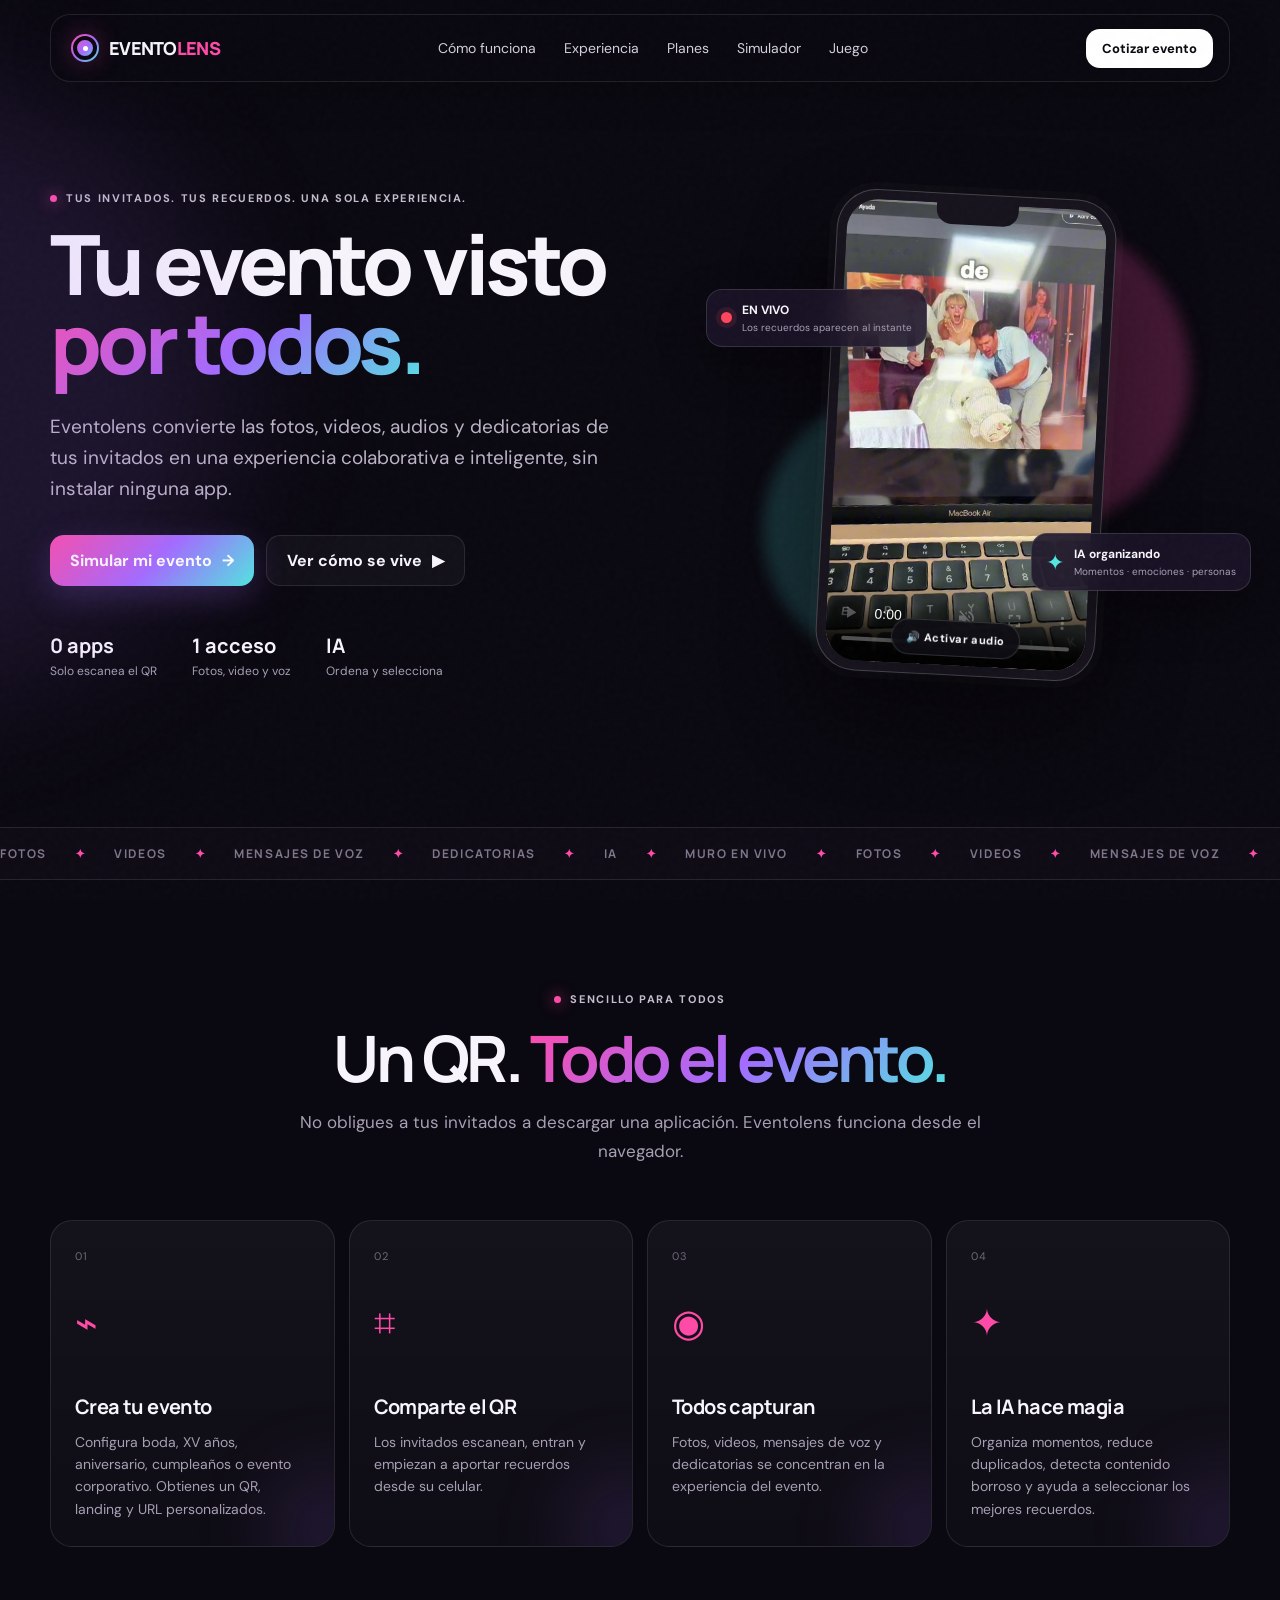
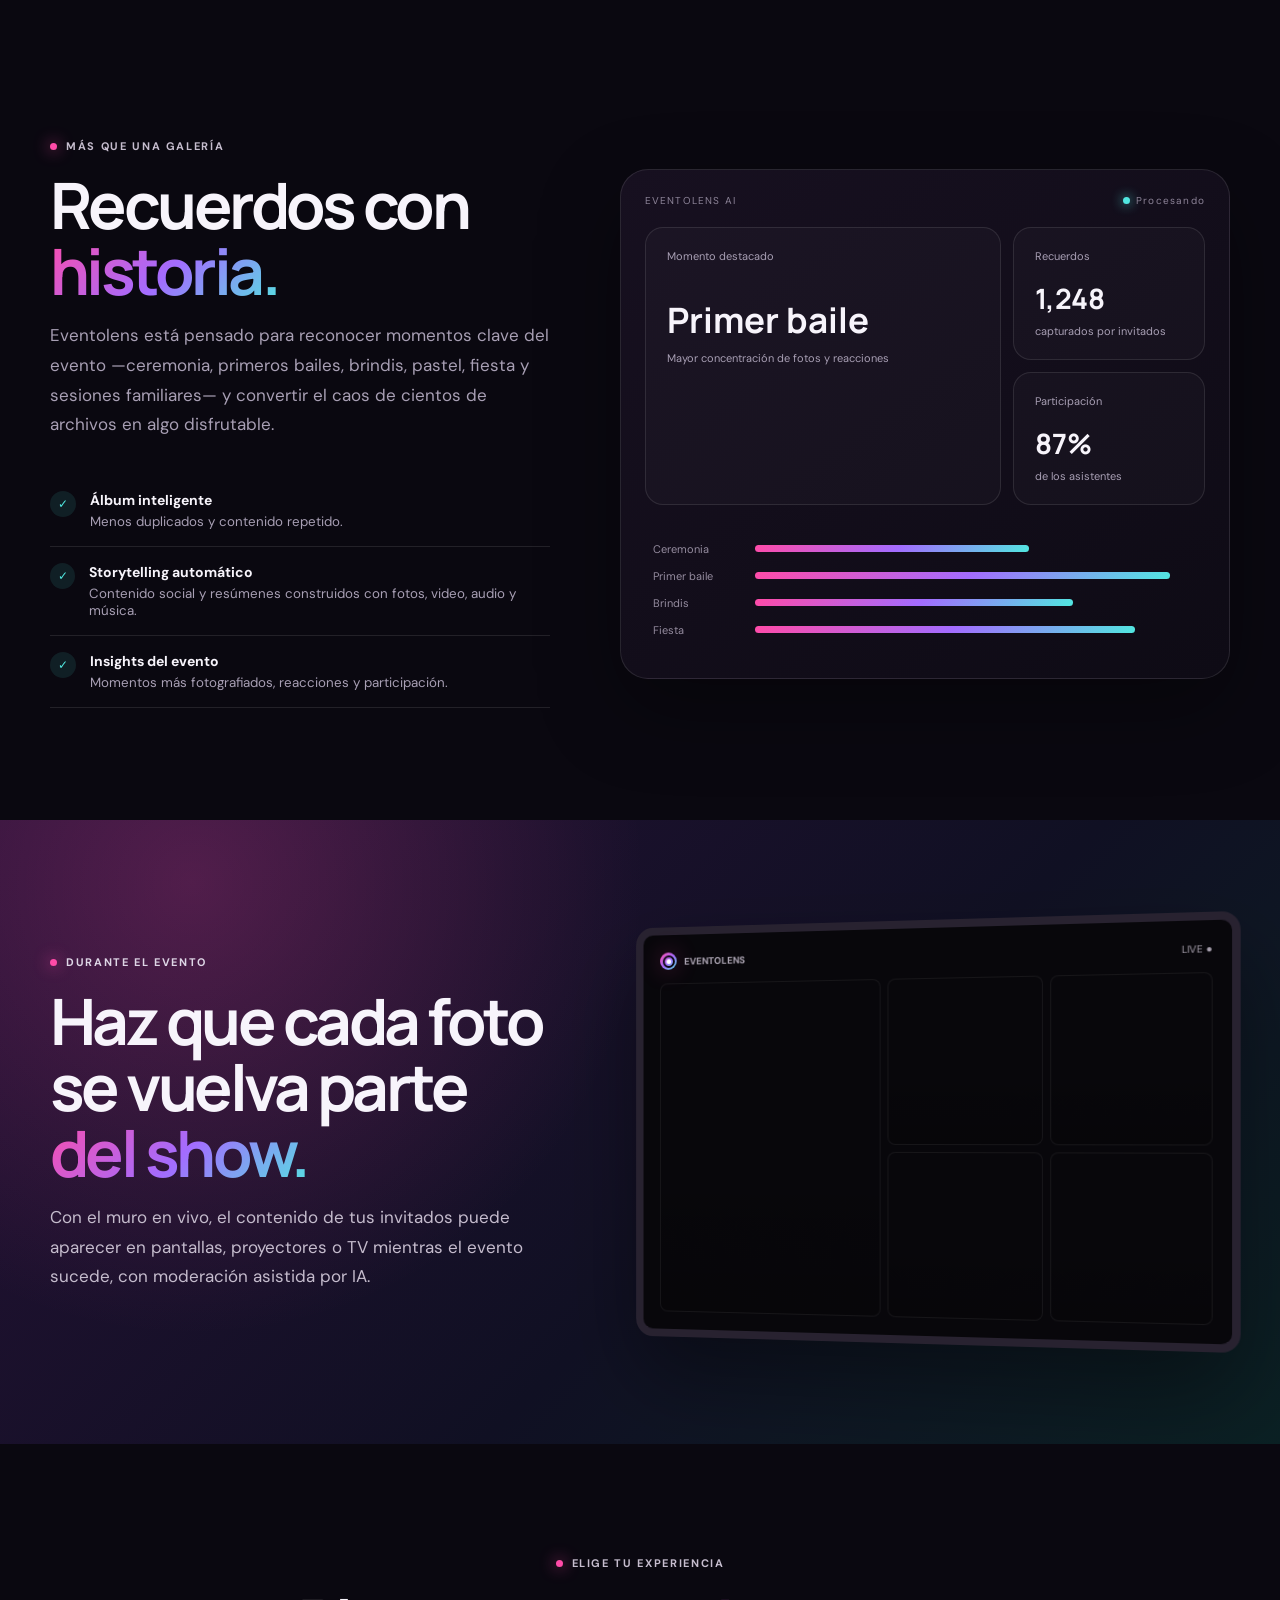
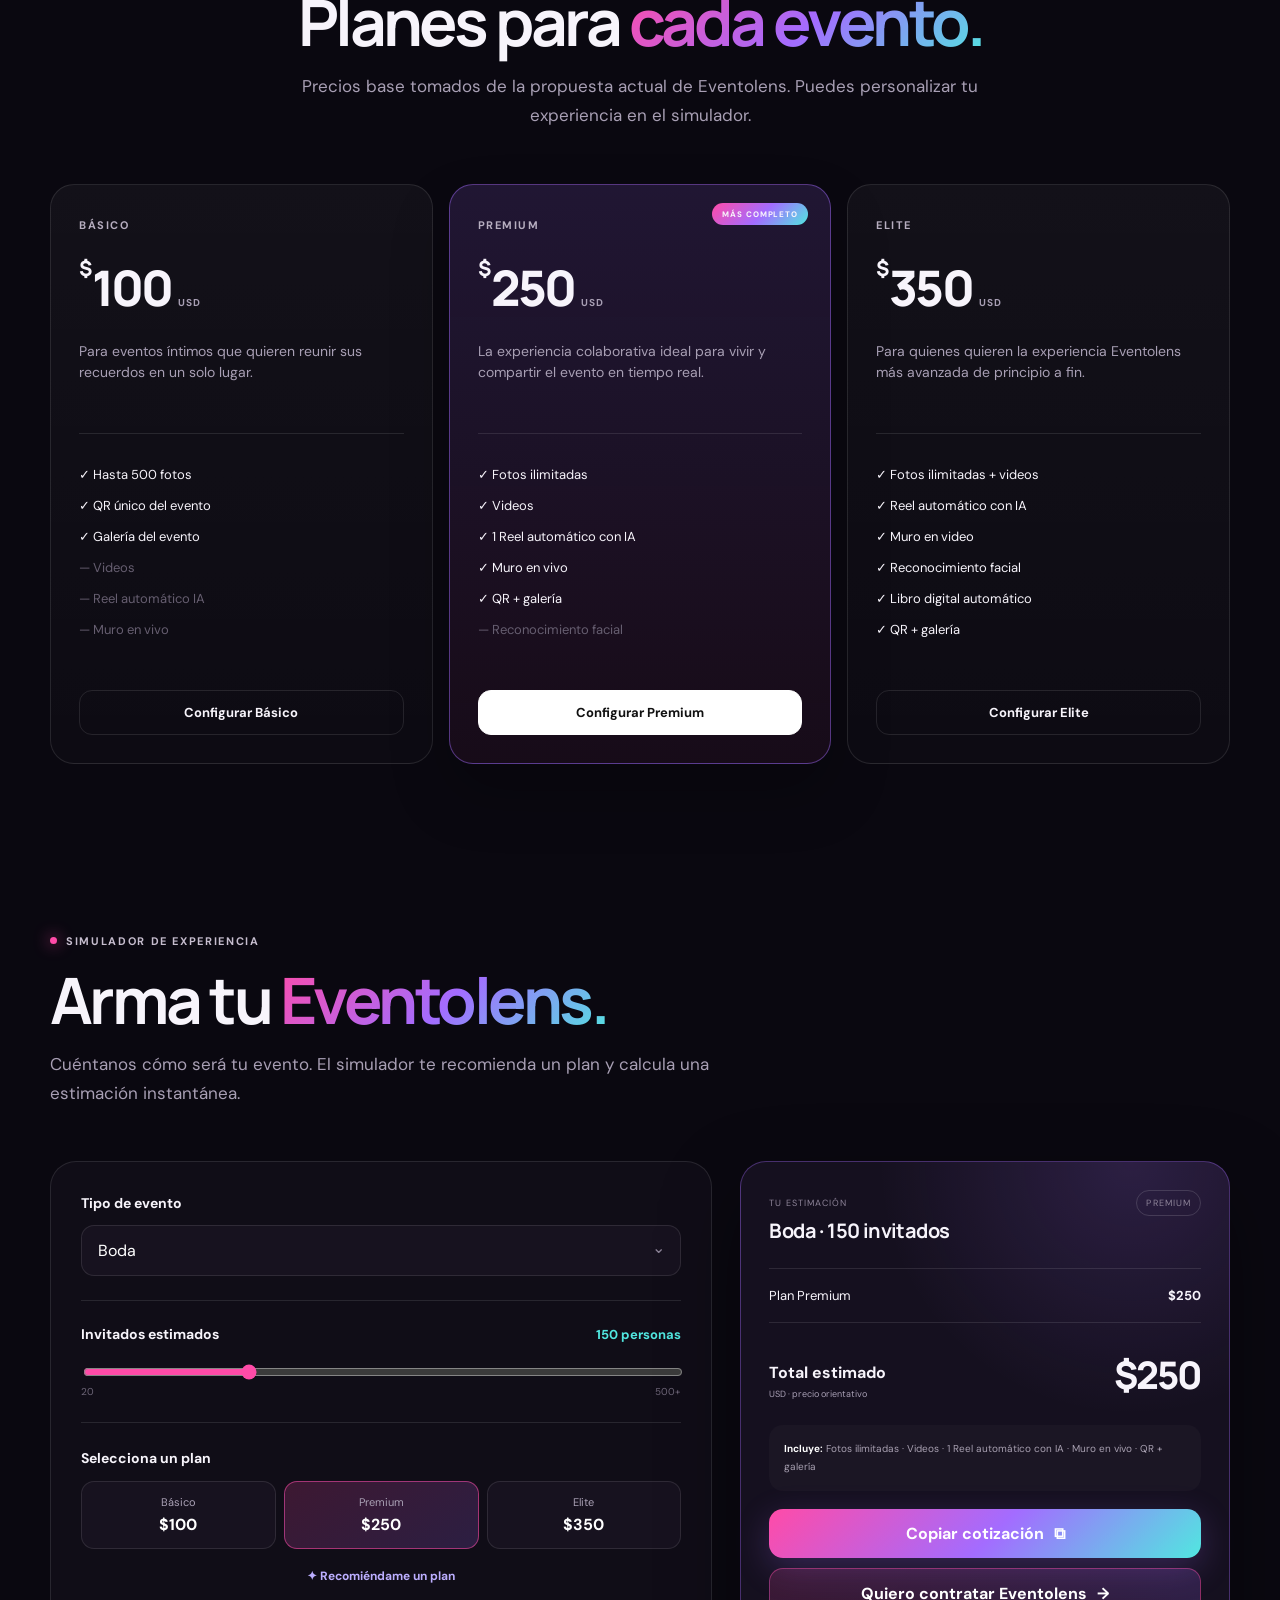
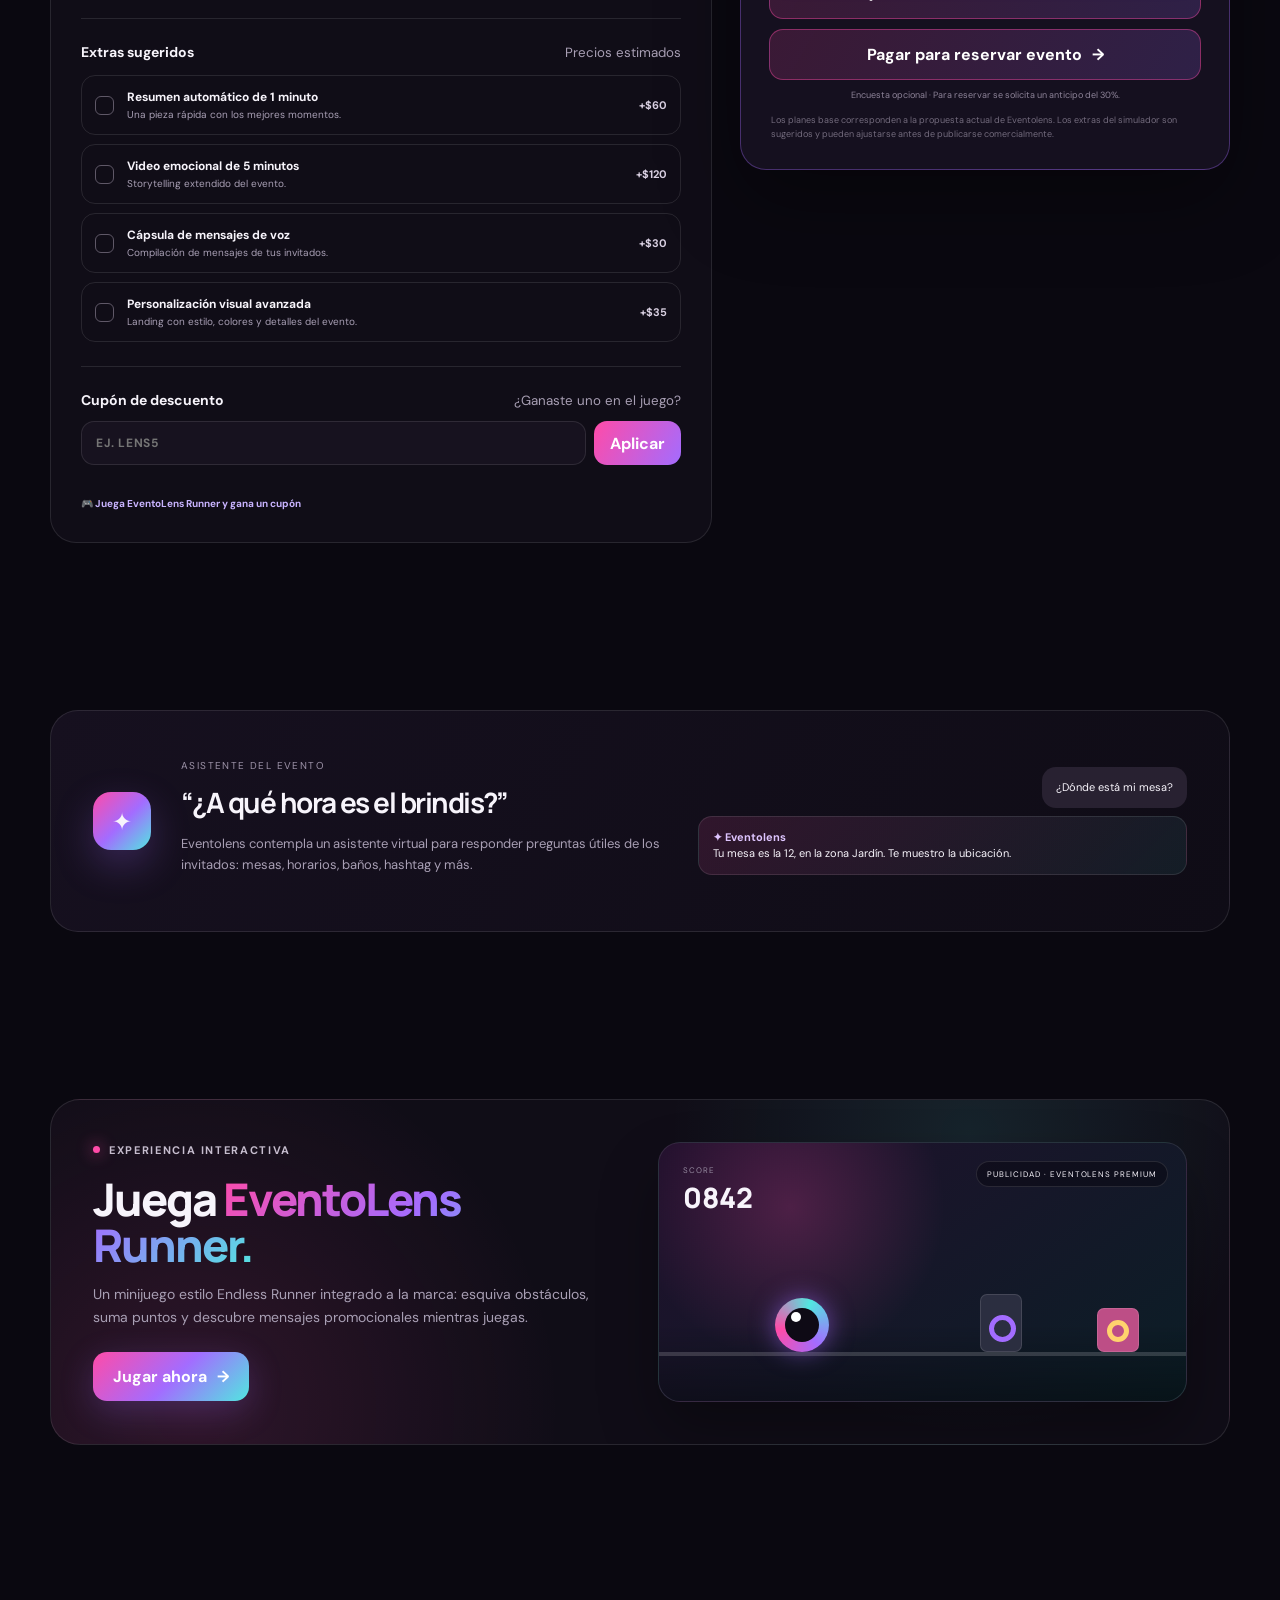
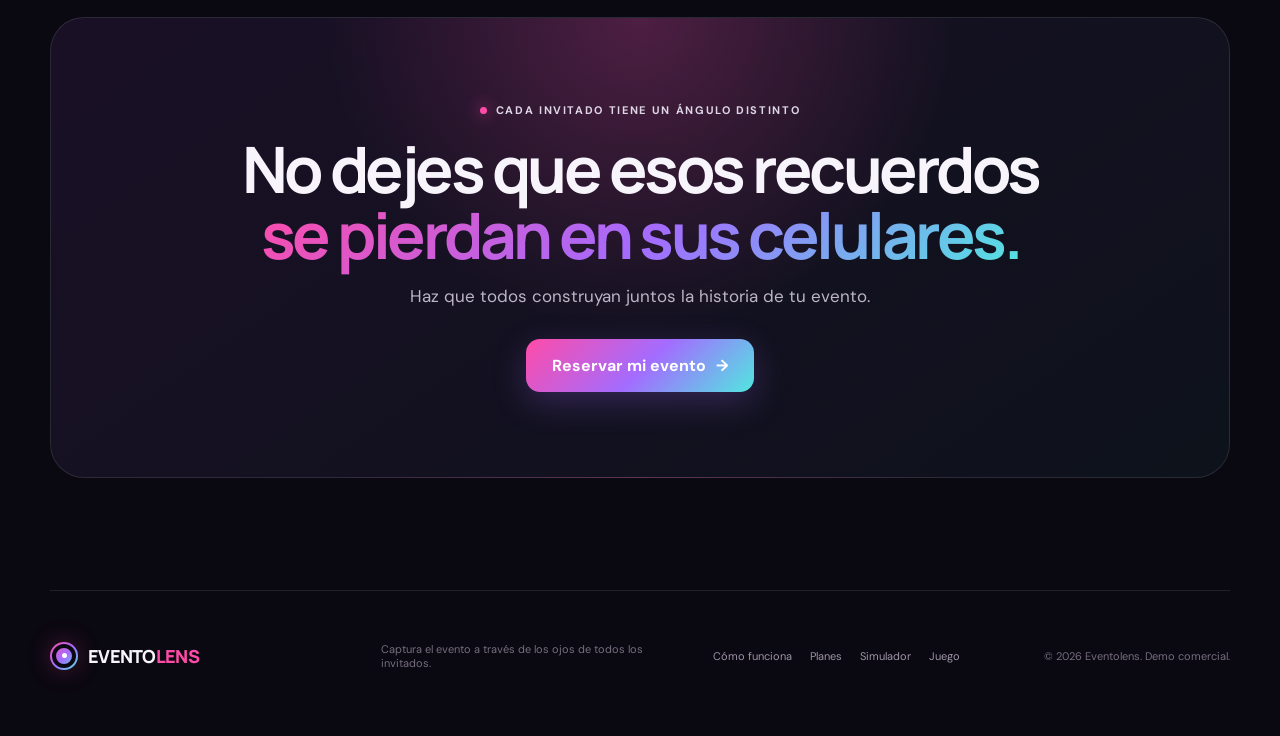
==== commit a05c57cf: "Pass full simulator quote to EventoLens checkout" ====
--- a/index.html
+++ b/index.html
@@ -221,8 +221,8 @@
           <div class="included" id="includedFeatures"></div>
           <button class="btn btn-primary quote-copy" id="copyQuote">Copiar cotización <span>⧉</span></button>
           <button class="btn reserve-btn" id="reserveEvent" type="button">Quiero contratar Eventolens <span>→</span></button>
-          <button class="btn reserve-btn" id="payReserveEvent" type="button" onclick="location.href='reservar.html?plan=' + (document.querySelector('.plan-option.active')?.dataset.plan || 'premium')">Pagar para reservar evento <span>→</span></button>
-          <p class="reserve-note">Sin pago ahora · Queremos conocer tu interés real.</p>
+          <button class="btn reserve-btn" id="payReserveEvent" type="button">Pagar para reservar evento <span>→</span></button>
+          <p class="reserve-note">Encuesta opcional · Para reservar se solicita un anticipo del 30%.</p>
           <p class="fineprint">Los planes base corresponden a la propuesta actual de Eventolens. Los extras del simulador son sugeridos y pueden ajustarse antes de publicarse comercialmente.</p>
         </aside>
       </div>
